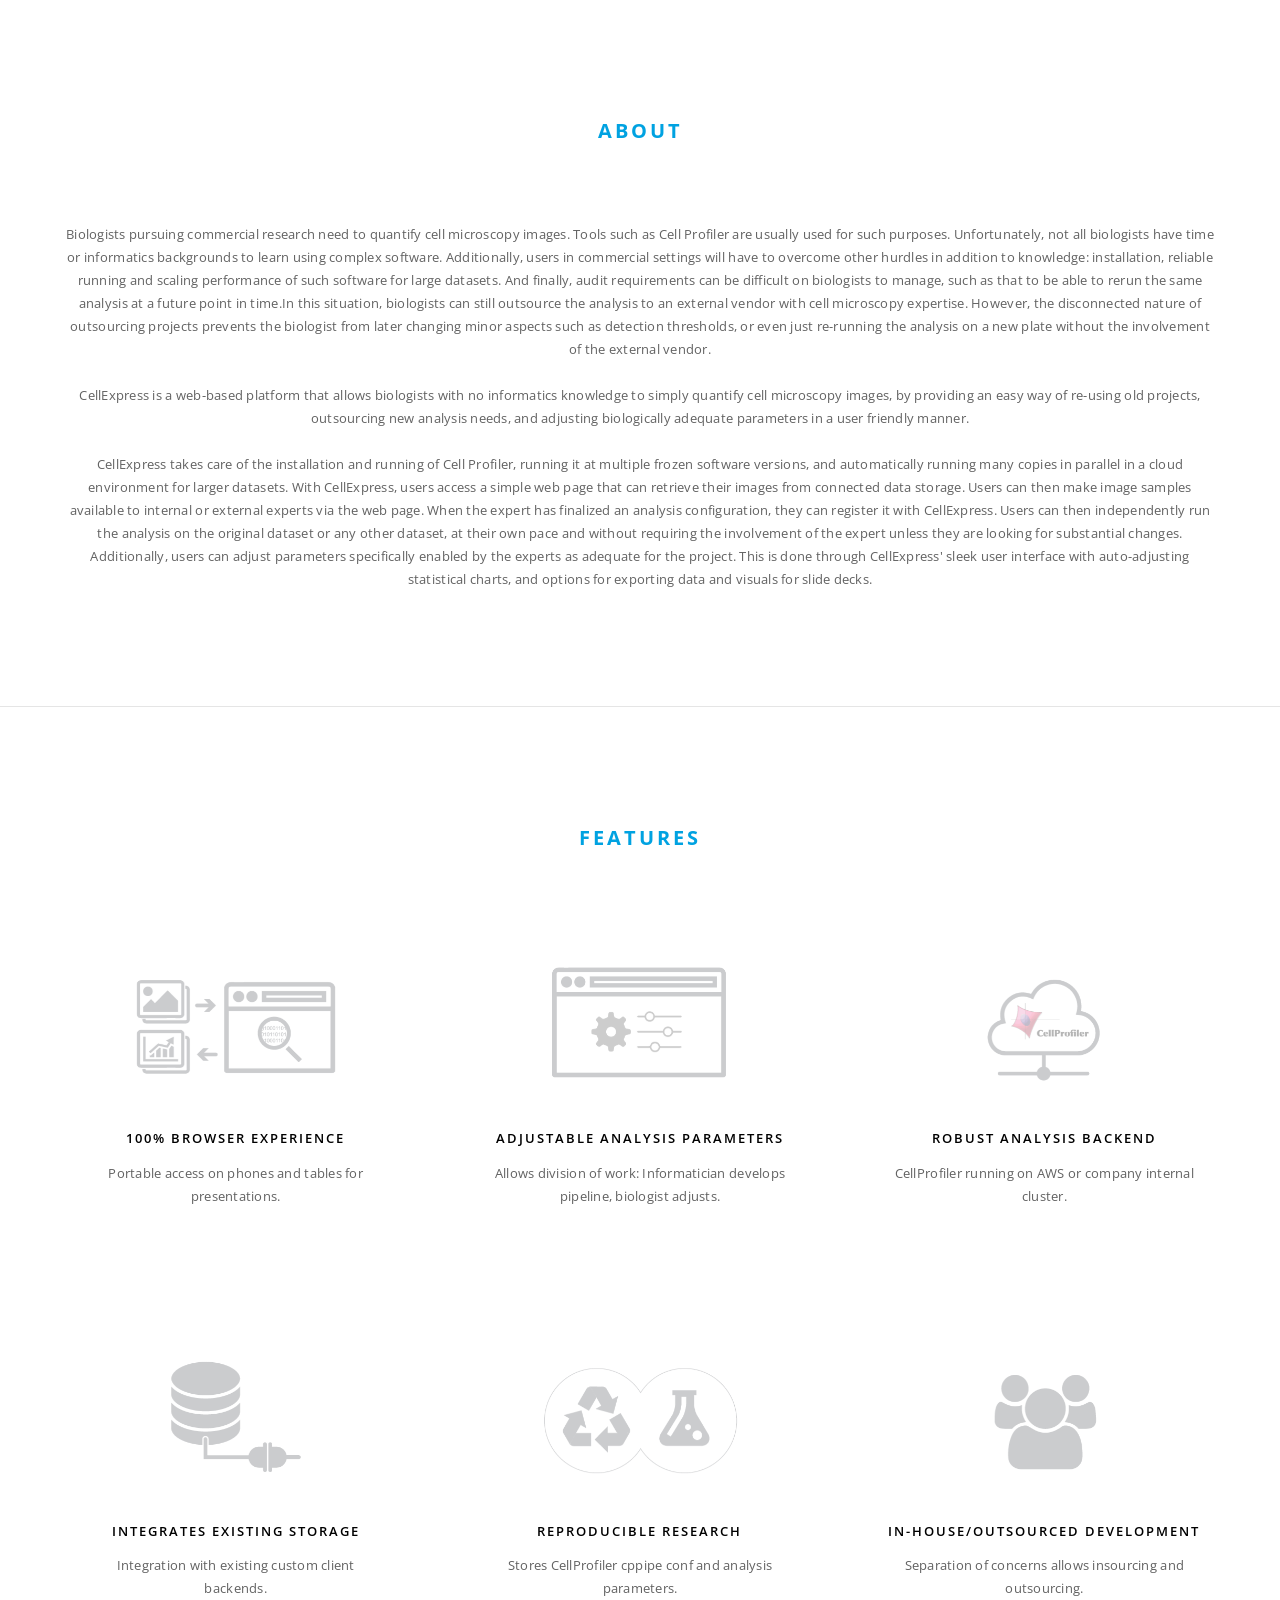
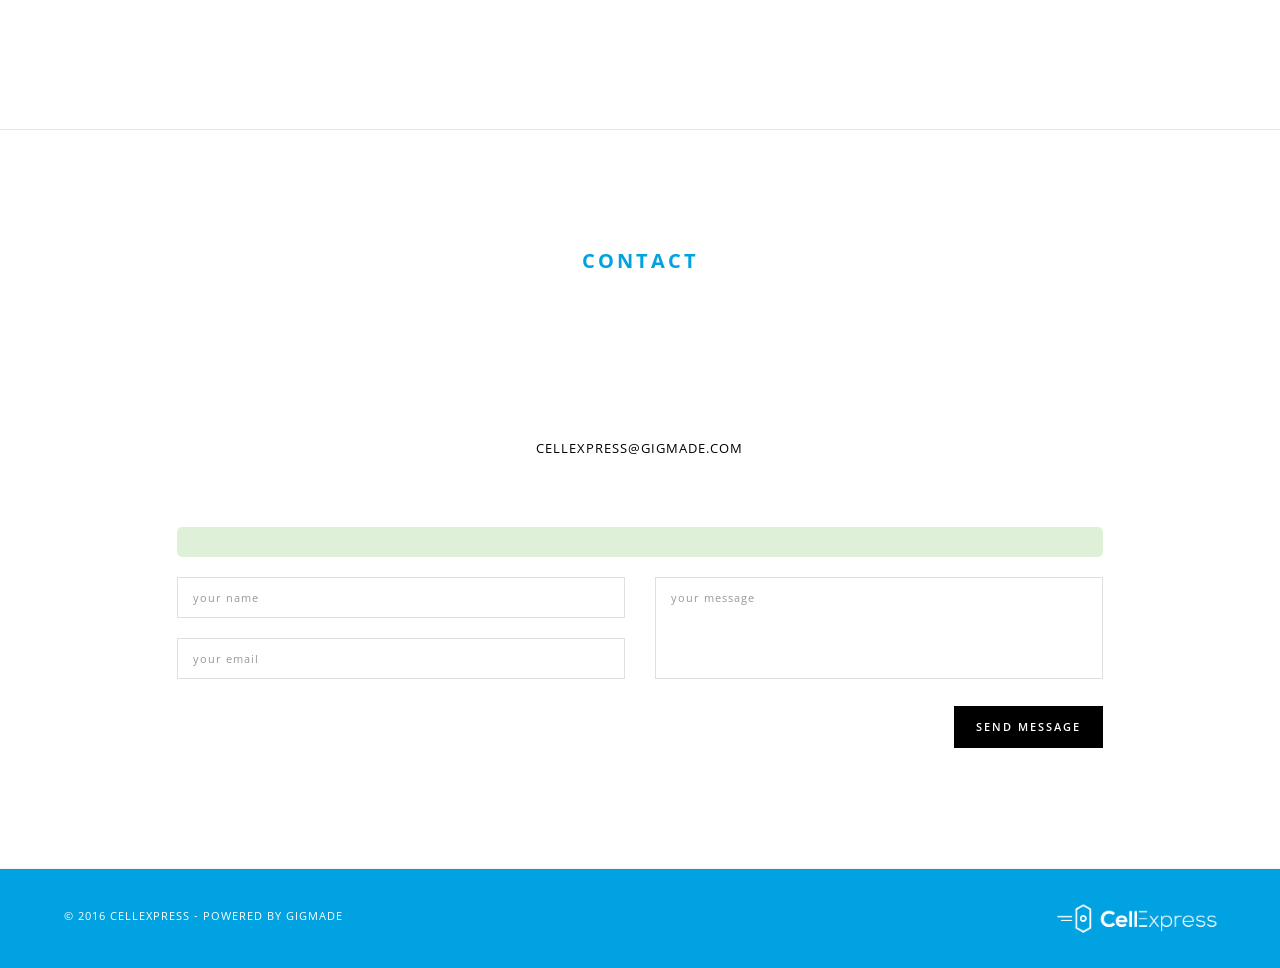
==== index.html @ e9cee060 "adjusts uppercase" ====
<!doctype html>
<html class="no-js" lang="en">
    <head>
        <title>Cell Express</title>
        <meta name="description" content="Cell Express - On-demand Web-based Cell Microscopy Image Analysis">
        <meta name="keywords" content="">
        <meta charset="utf-8">
        <meta name="author" content="ThemeZaa">
        <meta name="viewport" content="width=device-width,initial-scale=1.0,maximum-scale=1" />
        <!-- favicon -->
        <link rel="shortcut icon" href="img/favicon.png">
        <link rel="apple-touch-icon" href="images/apple-touch-icon-57x57.png">
        <link rel="apple-touch-icon" sizes="72x72" href="images/apple-touch-icon-72x72.png">
        <link rel="apple-touch-icon" sizes="114x114" href="images/apple-touch-icon-114x114.png">
        <!-- animation --> 
        <link rel="stylesheet" href="css/animate.css" />
        <!-- bootstrap --> 
        <link rel="stylesheet" href="css/bootstrap.css" />
        <!-- et line icon --> 
        <link rel="stylesheet" href="css/et-line-icons.css" />
        <!-- font-awesome icon -->
        <link rel="stylesheet" href="css/font-awesome.min.css" />
        <!-- revolution slider -->
        <link rel="stylesheet" href="css/extralayers.css" />
        <link rel="stylesheet" href="css/settings.css" />
        <!-- magnific popup -->
        <link rel="stylesheet" href="css/magnific-popup.css" />
        <!-- owl carousel -->
        <link rel="stylesheet" href="css/owl.carousel.css" />
        <link rel="stylesheet" href="css/owl.transitions.css" />
        <link rel="stylesheet" href="css/full-slider.css" />
        <!-- text animation -->
        <link rel="stylesheet" href="css/text-effect.css" />
        <!-- common -->
        <link rel="stylesheet" href="css/style.css" />
        <!-- responsive -->
        <link rel="stylesheet" href="css/responsive.css" />
        <!--[if IE]>
            <link rel="stylesheet" href="css/style-ie.css" />
        <![endif]-->
        <!--[if IE]>
            <script src="js/html5shiv.js"></script>
        <![endif]-->
    </head>
    <body>
        <!-- navigation --> 
        <nav class="navbar navbar-default navbar-fixed-top nav-transparent overlay-nav sticky-nav nav-white nav-border-bottom no-transition" role="navigation">
            <div class="container">
                <div class="row">
                    <div class="col-md-3 col-sm-3 col-xs-6"><a class="logo-light" href="index.html"><img alt="" src="img/logo-white.png" class="logo" /></a><a class="logo-dark" href="index.html"><img alt="" src="img/logo-light.png" class="logo" /></a></div>
                    <div class="navbar-header">
                        <button type="button" class="navbar-toggle" data-toggle="collapse" data-target=".navbar-collapse"> <span class="sr-only">Toggle navigation</span> <span class="icon-bar"></span> <span class="icon-bar"></span> <span class="icon-bar"></span> </button>
                    </div>
                    <div class="col-md-9 text-right">
                        <div class="navbar-collapse collapse">
                            <ul class="nav navbar-nav navbar-right">
                                <li><a href="#slider" class="inner-link">Home</a> </li>
                                <li><a href="#about" class="inner-link">About</a> </li>
                                <li><a href="#features" class="inner-link">Features</a></li>
<!--                                 <li><a href="#pricing" class="inner-link">Pricing</a></li>
                                <li><a href="#clients" class="inner-link">Clients</a></li>
                                <li><a href="#news" class="inner-link">News</a> </li> -->
                                <li><a href="#contact-us" class="inner-link">Contact</a> </li>
<!--                                 <li><a href="index.html" class="inner-link">Demos</a></li> -->
                            </ul>
                        </div>
                    </div>
                </div>
            </div>
        </nav>
        <!-- end of navigation -->
        <!-- slider section -->
        <section id="slider" class="full-screen no-padding dark-pagination-without-next-prev-arrow onepage-corporate-slider"> 
            <div id="owl-demo" class="owl-carousel owl-theme light-pagination">
                <!-- slider item -->
                <div class="item owl-bg-img"style="background-image:url(img/landing2.jpg);"><div class="slider-overlay bg-slider"></div>
                    <div class="container full-screen position-relative">
                        <div class="slider-typography">
                            <div class="slider-text-middle-main">
                                <div class="slider-text-middle">
                                    <h1 class="white-text">Work smarter</h1><!--  counting the world's cells -->
                                    <p class="text-large white-text letter-spacing-3 margin-three">On-demand Web-based Cell Microscopy Image Analysis</p>
                                    <!-- <a class="btn-small-white-background btn btn-small no-margin" href="#">start browsing</a> -->
                                </div>
                            </div>
                        </div>
                    </div>
                </div>
                <!-- end slider item -->
                <!-- slider item -->
<!--                 <div class="item owl-bg-img" style="background-image:url('http://placehold.it/1920x1100');"><div class="slider-overlay bg-slider"></div>
                    <div class="container full-screen position-relative">
                        <div class="slider-typography">
                            <div class="slider-text-middle-main">
                                <div class="slider-text-middle">
                                    <h1 class="white-text">elements</h1>
                                    <p class="text-large light-gray-text letter-spacing-3 margin-three">Create what you need for your Website</p>
                                    <a class="btn-small-white-background btn btn-small no-margin" href="#">start browsing</a>
                                </div>
                            </div>
                        </div>
                    </div>
                </div> -->
                <!-- end slider item -->
                <!-- slider item -->
<!--                 <div class="item owl-bg-img" style="background-image:url('http://placehold.it/1920x1100');"><div class="slider-overlay bg-slider"></div>
                    <div class="container full-screen position-relative">
                        <div class="slider-typography">
                            <div class="slider-text-middle-main">
                                <div class="slider-text-middle">
                                    <h1 class="white-text">shortcodes</h1>
                                    <p class="text-large light-gray-text letter-spacing-3 margin-three">Easy way to build Amazing Website</p>
                                    <a class="btn-small-white-background btn btn-small no-margin" href="#">start browsing</a>
                                </div>
                            </div>
                        </div>
                    </div>
                </div> -->
                <!-- end slider item -->
            </div>
        </section>
        <!-- end slider section -->

        <!-- about us section -->
        <section id="about" class="border-bottom no-padding-bottom">
            <div class="container">
                <div class="row">
                    <!-- section title -->
                    <div class="col-md-12 text-center ">
                        <h3 class="section-title main-font no-padding margin-one no-margin-top blue-text letter-spacing-3">About</h3>
                        <br>
                        <br>
                        <br>
                        <!-- <h1>Interface Benefits</h1> -->
                        Biologists pursuing commercial research need to quantify cell microscopy images. Tools such as Cell Profiler are usually used for such purposes. Unfortunately, not all biologists have time or informatics backgrounds to learn using complex software. Additionally, users in commercial settings will have to overcome other hurdles in addition to knowledge: installation, reliable running and scaling performance of such software for large datasets. And finally, audit requirements can be difficult on biologists to manage, such as that to be able to rerun the same analysis at a future point in time.In this situation, biologists can still outsource the analysis to an external vendor with cell microscopy expertise. However, the disconnected nature of outsourcing projects prevents the biologist from later changing minor aspects such as detection thresholds, or even just re-running the analysis on a new plate without the involvement of the external vendor. 
<br>
<br>
CellExpress is a web-based platform that allows biologists with no informatics knowledge to simply quantify cell microscopy images, by providing an easy way of re-using old projects, outsourcing new analysis needs, and adjusting biologically adequate parameters in a user friendly manner.
<br>
<br>
CellExpress takes care of the installation and running of Cell Profiler, running it at multiple frozen software versions, and  automatically running many copies in parallel in a cloud environment for larger datasets. With CellExpress, users access a simple web page that can retrieve their images from connected data storage. Users can then make image samples available to internal or external experts via the web page. When the expert has finalized an analysis configuration, they can register it with CellExpress. Users can then independently run the analysis on the original dataset or any other dataset, at their own pace and without requiring the involvement of the expert unless they are looking for substantial changes. Additionally, users can adjust parameters specifically enabled by the experts as adequate for the project. This is done through CellExpress' sleek user interface with auto-adjusting statistical charts, and options for exporting data and visuals for slide decks. 
<br>
<br>
<br>
<br>
<br>
<br>
                    </div>
                    <!-- end section title -->
                </div>
            </div>
        </section> 
        <!-- end about us section -->

         <!-- features section -->
        <section id="features" class="border-bottom no-padding-bottom">
            <div class="container">
                <div class="row">
                    <!-- section title -->
                    <div class="col-md-12 text-center ">
                        <h3 class="section-title main-font no-padding margin-one no-margin-top blue-text   letter-spacing-3">Features</h3>
                    </div>
                   

                    <div class="row margin-ten">
                        <!-- features item -->
                        <div class="col-md-4 col-sm-4 text-center xs-margin-bottom-ten">
                            <img src="img/1.png" class="myImg"></img>
                            <span class="text-uppercase letter-spacing-2 black-text font-weight-600 display-block margin-ten no-margin-bottom xs-margin-top-five">100% Browser Experience</span>
                            <p class="width-80 center-col margin-three">Portable access on phones and tables for presentations.</p>
                        </div>
                        <!-- end features item -->
                        <!-- features item -->
                        <div class="col-md-4 col-sm-4 text-center xs-margin-bottom-ten">
                            <img src="img/2.png" class="myImg"></img>
                            <span class="text-uppercase letter-spacing-2 black-text font-weight-600 display-block margin-ten no-margin-bottom xs-margin-top-five">Adjustable Analysis Parameters</span>
                            <p class="width-80 center-col margin-three">Allows division of work: Informatician develops pipeline, biologist adjusts.</p>
                        </div>
                        <!-- end features item -->
                        <!-- features item -->
                        <div class="col-md-4 col-sm-4 text-center xs-margin-bottom-ten">
                            <img src="img/3.png" class="myImg"></img>
                            <span class="text-uppercase letter-spacing-2 black-text font-weight-600 display-block margin-ten no-margin-bottom xs-margin-top-five">Robust Analysis Backend</span>
                            <p class="width-80 center-col margin-three">CellProfiler running on AWS or company internal cluster.</p>
                        </div>
                        <!-- end features item -->
                    </div>

                                        <div class="row margin-ten">
                        <!-- features item -->
                        <div class="col-md-4 col-sm-4 text-center xs-margin-bottom-ten">
                            <img src="img/4.png" class="myImg"></img>
                            <span class="text-uppercase letter-spacing-2 black-text font-weight-600 display-block margin-ten no-margin-bottom xs-margin-top-five">Integrates Existing Storage </span>
                            <p class="width-80 center-col margin-three">Integration with existing custom client backends.</p>
                        </div>
                        <!-- end features item -->
                        <!-- features item -->
                        <div class="col-md-4 col-sm-4 text-center xs-margin-bottom-ten">
                            <img src="img/5.png" class="myImg"></img>
                            <span class="text-uppercase letter-spacing-2 black-text font-weight-600 display-block margin-ten no-margin-bottom xs-margin-top-five">Reproducible Research</span>
                            <p class="width-80 center-col margin-three">Stores CellProfiler cppipe conf and analysis parameters.</p>
                        </div>
                        <!-- end features item -->
                        <!-- features item -->
                        <div class="col-md-4 col-sm-4 text-center xs-margin-bottom-ten">
                            <img src="img/6.png" class="myImg"></img>
                            <span class="text-uppercase letter-spacing-2 black-text font-weight-600 display-block margin-ten no-margin-bottom xs-margin-top-five">In-house/outsourced  Development</span>
                            <p class="width-80 center-col margin-three">Separation of concerns allows insourcing and outsourcing.</p>
                        </div>
                        <!-- end features item -->
                    </div>






                </div>
            </div>
        </section> 
        <!-- end features section -->






        <!-- contact us section -->
        <section id="contact-us">
            <div class="container">
                <div class="row">
                    <!-- section title -->
                    <div class="col-md-12 text-center ">
                        <h3 class="section-title main-font no-padding margin-one no-margin-top blue-text  letter-spacing-3">Contact</h3>
                    </div>
                    <!-- end section title -->
                </div>
                <div class="row margin-ten no-margin-bottom">
                    <div class="col-md-9 text-center center-col">
                        <div class="col-md-4 col-sm-4 text-center"></div>
                        <div class="col-md-4 col-sm-4 text-center"><i class="icon-envelope medium-icon black-text"></i><h6 class="black-text margin-two no-margin-bottom"><a class="black-text" href="mailto:cellexpress@gigmade.com">cellexpress@gigmade.com</a></h6></div>
                    </div>
                </div>
                <div class="row">
                    <!-- form -->
                    <form id="contactusform" action="javascript:void(0)" method="post">
                        <div class="col-md-10 col-sm-12 center-col">
                            <div class="row"><div class="col-md-12 col-sm-12"></div>
                            <br><br><br>
                                <div class="col-md-12 col-sm-12"><div id="success"></div></div>
                            </div>
                            <div class="col-md-6 col-sm-12">
                                <input name="name" type="text" placeholder="Your Name" />
                                <input name="email" type="text" placeholder="Your Email"  />
                            </div>
                            <div class="col-md-6 col-sm-12">
                                <textarea name="comment" placeholder="Your Message" ></textarea>
                            </div>
                            <div class="col-md-12 col-sm-12">
<!--                                 <div class="col-md-6 col-sm-6 no-padding-left"><span class="required">*Please complete all fields correctly</span></div> -->
                                <div class="col-md-3 col-sm-6 f-right no-padding-right"><input id="contact-us-button" name="send message" type="button" value="send message" class="btn btn-black no-margin-top f-right no-margin-lr"></div>
                            </div>
                        </div>
                    </form>
                    <!-- end form -->
                </div>
            </div>
        </section>
        <!-- end contact us section -->
        <!-- footer -->
        <footer>
           
            <div class="container-fluid bg-dark-gray footer-bottom">
                <div class="container">
                    <div class="row margin-three">
                        <!-- copyright -->
                        <div class="col-md-6 col-sm-6 col-xs-12 copyright text-left letter-spacing-1 xs-text-center xs-margin-bottom-one">
                            &copy; 2016 CellExpress - powered by Gigmade
                        </div>
                        <!-- end copyright -->
                        <!-- logo -->
                        <div class="col-md-6 col-sm-6 col-xs-12 footer-logo text-right xs-text-center">
                            <a href="index.html"><img src="img/logo-white.png" alt=""/></a>
                        </div>
                        <!-- end logo -->
                    </div>

                </div>
            </div>
                <!-- scroll to top --> 
                <a href="javascript:;" class="scrollToTop"><i class="fa fa-angle-up"></i></a> 
                <!-- scroll to top end... --> 
        </footer>
        <!-- end footer -->

        <!-- javascript libraries --> 
        <script type="text/javascript" src="js/jquery.min.js"></script>
        <script type="text/javascript" src="js/modernizr.js"></script>
        <script type="text/javascript" src="js/bootstrap.js"></script> 
        <script type="text/javascript" src="js/bootstrap-hover-dropdown.js"></script>
        <script type="text/javascript" src="js/jquery.easing.1.3.js"></script> 
        <script type="text/javascript" src="js/skrollr.min.js"></script>  
        <script type="text/javascript" src="js/jquery.viewport.mini.js"></script>
        <script type="text/javascript" src="js/smooth-scroll.js"></script>
        <!-- animation -->
        <script type="text/javascript" src="js/wow.min.js"></script>
        <!-- page scroll -->
        <script type="text/javascript" src="js/page-scroll.js"></script>
        <!-- easy piechart-->
        <script type="text/javascript" src="js/jquery.easypiechart.js"></script>
        <!-- parallax -->
        <script type="text/javascript" src="js/jquery.parallax-1.1.3.js"></script>
        <!--portfolio with shorting tab --> 
        <script type="text/javascript" src="js/jquery.isotope.min.js"></script> 
        <!-- owl slider  -->
        <script type="text/javascript" src="js/owl.carousel.min.js"></script>
        <!-- magnific popup  -->
        <script type="text/javascript" src="js/jquery.magnific-popup.min.js"></script>
        <script type="text/javascript" src="js/popup-gallery.js"></script>
        <!-- text effect  -->
        <script type="text/javascript" src="js/text-effect.js"></script>
        <!-- revolution slider  -->
        <script type="text/javascript" src="js/jquery.tools.min.js"></script>
        <script type="text/javascript" src="js/jquery.revolution.js"></script>
        <!-- counter  -->
        <script type="text/javascript" src="js/counter.js"></script>
        <!-- fit videos  -->
        <script type="text/javascript" src="js/jquery.fitvids.js"></script>
        <!-- imagesloaded  -->
        <script type="text/javascript" src="js/imagesloaded.pkgd.min.js"></script>
        <!-- one page navigation-->
        <script type="text/javascript" src="js/one-page-main.js"></script>
        <!-- setting --> 
        <script type="text/javascript" src="js/main.js"></script>
    </body>
</html>
---- css/extralayers.css ----
/**********************************************************
***********************************************************
***********************************************************



   SOME MORE LAYER EXAMPLES, USE ONLY WHICH YOU NEED,
   TO SAVE LOAD TIME 



***********************************************************
***********************************************************
***********************************************************/

.tp-banner-container * {transition-timing-function: none; -moz-transition-timing-function: none; -webkit-transition-timing-function: none; -o-transition-timing-function: none; transition-duration: 0s; -moz-transition-duration: 0s; -webkit-transition-duration: 0s; -o-transition-duration: 0s;}


.tp-banner-container{ width:100%; position:relative; padding:0; z-index: 0;}
.tp-banner{ width:100%;	position:relative;}
.tp-banner-fullscreen-container {width:100%; position:relative; padding:0;}
.tp-caption.medium_grey {
    position:absolute;
    color:#fff;
    text-shadow:0px 2px 5px rgba(0, 0, 0, 0.5);
    font-weight:700;
    font-size:20px;
    line-height:20px;
    font-family:Arial;
    padding:2px 4px;
    margin:0px;
    border-width:0px;
    border-style:none;
    background-color:#888;
    white-space:nowrap;
}

.tp-caption.small_text {
    position:absolute;
    color:#fff;
    text-shadow:0px 2px 5px rgba(0, 0, 0, 0.5);
    font-weight:700;
    font-size:14px;
    line-height:20px;
    font-family:Arial;
    margin:0px;
    border-width:0px;
    border-style:none;
    white-space:nowrap;
}

.tp-caption.medium_text {
    position:absolute;
    color:#fff;
    text-shadow:0px 2px 5px rgba(0, 0, 0, 0.5);
    font-weight:700;
    font-size:20px;
    line-height:20px;
    font-family:Arial;
    margin:0px;
    border-width:0px;
    border-style:none;
    white-space:nowrap;
}

.tp-caption.large_text {
    position:absolute;
    color:#fff;
    text-shadow:0px 2px 5px rgba(0, 0, 0, 0.5);
    font-weight:700;
    font-size:40px;
    line-height:40px;
    font-family:Arial;
    margin:0px;
    border-width:0px;
    border-style:none;
    white-space:nowrap;
}

.tp-caption.very_large_text {
    position:absolute;
    color:#fff;
    /*text-shadow:0px 2px 5px rgba(0, 0, 0, 0.5);*/
    font-weight:800;
    font-size:70px;
    line-height:60px;
    font-family: "Open Sans",sans-serif;
    margin:0px;
    border-width:0px;
    border-style:none;
    white-space:nowrap;
    letter-spacing:-2px;
}

.tp-caption.very_big_white {
    position:absolute;
    color:#fff;
    text-shadow:none;
    font-weight:800;
    font-size:60px;
    line-height:60px;
    font-family:Arial;
    margin:0px;
    border-width:0px;
    border-style:none;
    white-space:nowrap;
    padding:0px 4px;
    padding-top:1px;
    background-color:#000;
}

.tp-caption.very_big_black {
    position:absolute;
    color:#000;
    text-shadow:none;
    font-weight:700;
    font-size:60px;
    line-height:60px;
    font-family:Arial;
    margin:0px;
    border-width:0px;
    border-style:none;
    white-space:nowrap;
    padding:0px 4px;
    padding-top:1px;
    background-color:#fff;
}

.tp-caption.modern_medium_fat {
    position:absolute;
    color:#000;
    text-shadow:none;
    font-weight:800;
    font-size:24px;
    line-height:20px;
    font-family:"Open Sans", sans-serif;
    margin:0px;
    border-width:0px;
    border-style:none;
    white-space:nowrap;
}

.tp-caption.modern_medium_fat_white {
    position:absolute;
    color:#fff;
    text-shadow:none;
    font-weight:800;
    font-size:24px;
    line-height:20px;
    font-family:"Open Sans", sans-serif;
    margin:0px;
    border-width:0px;
    border-style:none;
    white-space:nowrap;
}

.tp-caption.modern_medium_light {
    position:absolute;
    color:#000;
    text-shadow:none;
    font-weight:300;
    font-size:24px;
    line-height:20px;
    font-family:"Open Sans", sans-serif;
    margin:0px;
    border-width:0px;
    border-style:none;
    white-space:nowrap;
}

.tp-caption.modern_big_bluebg {
    position:absolute;
    color:#fff;
    text-shadow:none;
    font-weight:800;
    font-size:30px;
    line-height:36px;
    font-family:"Open Sans", sans-serif;
    padding:3px 10px;
    margin:0px;
    border-width:0px;
    border-style:none;
    background-color:#4e5b6c;
    letter-spacing:0;
}

.tp-caption.modern_big_redbg {
    position:absolute;
    color:#fff;
    text-shadow:none;
    font-weight:300;
    font-size:30px;
    line-height:36px;
    font-family:"Open Sans", sans-serif;
    padding:3px 10px;
    padding-top:1px;
    margin:0px;
    border-width:0px;
    border-style:none;
    background-color:#de543e;
    letter-spacing:0;
}

.tp-caption.modern_small_text_dark {
    position:absolute;
    color:#555;
    text-shadow:none;
    font-size:14px;
    line-height:22px;
    font-family:Arial;
    margin:0px;
    border-width:0px;
    border-style:none;
    white-space:nowrap;
}

.tp-caption.boxshadow {
    -moz-box-shadow:0px 0px 20px rgba(0, 0, 0, 0.5);
    -webkit-box-shadow:0px 0px 20px rgba(0, 0, 0, 0.5);
    box-shadow:0px 0px 20px rgba(0, 0, 0, 0.5);
}

.tp-caption.black {
    color:#000;
    text-shadow:none;
}

.tp-caption.noshadow {
    text-shadow:none;
}

.tp-caption.thinheadline_dark {
    position:absolute;
    color:rgba(0,0,0,0.85);
    text-shadow:none;
    font-weight:300;
    font-size:30px;
    line-height:30px;
    font-family:"Open Sans";
    background-color:transparent;
}

.tp-caption.thintext_dark {
    position:absolute;
    color:rgba(0,0,0,0.85);
    text-shadow:none;
    font-weight:300;
    font-size:16px;
    line-height:26px;
    font-family:"Open Sans";
    background-color:transparent;
}

.tp-caption.largeblackbg {
    position:absolute;
    color:#fff;
    text-shadow:none;
    font-weight:300;
    font-size:50px;
    line-height:70px;
    font-family:"Open Sans";
    background-color:#000;
    padding:0px 20px;
    -webkit-border-radius:0px;
    -moz-border-radius:0px;
    border-radius:0px;
}

.tp-caption.largepinkbg {
    position:absolute;
    color:#fff;
    text-shadow:none;
    font-weight:300;
    font-size:50px;
    line-height:70px;
    font-family:"Open Sans";
    background-color:#db4360;
    padding:0px 20px;
    -webkit-border-radius:0px;
    -moz-border-radius:0px;
    border-radius:0px;
}

.tp-caption.largewhitebg {
    position:absolute;
    color:#000;
    text-shadow:none;
    font-weight:300;
    font-size:50px;
    line-height:70px;
    font-family:"Open Sans";
    background-color:#fff;
    padding:0px 20px;
    -webkit-border-radius:0px;
    -moz-border-radius:0px;
    border-radius:0px;
}

.tp-caption.largegreenbg {
    position:absolute;
    color:#fff;
    text-shadow:none;
    font-weight:300;
    font-size:50px;
    line-height:70px;
    font-family:"Open Sans";
    background-color:#67ae73;
    padding:0px 20px;
    -webkit-border-radius:0px;
    -moz-border-radius:0px;
    border-radius:0px;
}

.tp-caption.excerpt {
    font-size:36px;
    line-height:36px;
    font-weight:700;
    font-family:Arial;
    color:#ffffff;
    text-decoration:none;
    background-color:rgba(0, 0, 0, 1);
    text-shadow:none;
    margin:0px;
    letter-spacing:-1.5px;
    padding:1px 4px 0px 4px;
    width:150px;
    white-space:normal !important;
    height:auto;
    border-width:0px;
    border-color:rgb(255, 255, 255);
    border-style:none;
}

.tp-caption.large_bold_grey {
    font-size:60px;
    line-height:60px;
    font-weight:800;
    font-family:"Open Sans";
    color:rgb(102, 102, 102);
    text-decoration:none;
    background-color:transparent;
    text-shadow:none;
    margin:0px;
    padding:1px 4px 0px;
    border-width:0px;
    border-color:rgb(255, 214, 88);
    border-style:none;
}

.tp-caption.medium_thin_grey {
    font-size:34px;
    line-height:30px;
    font-weight:300;
    font-family:"Open Sans";
    color:rgb(102, 102, 102);
    text-decoration:none;
    background-color:transparent;
    padding:1px 4px 0px;
    text-shadow:none;
    margin:0px;
    border-width:0px;
    border-color:rgb(255, 214, 88);
    border-style:none;
}

.tp-caption.small_thin_grey {
    font-size:18px;
    line-height:26px;
    font-weight:300;
    font-family:"Open Sans";
    color:rgb(117, 117, 117);
    text-decoration:none;
    background-color:transparent;
    padding:1px 4px 0px;
    text-shadow:none;
    margin:0px;
    border-width:0px;
    border-color:rgb(255, 214, 88);
    border-style:none;
}

.tp-caption.lightgrey_divider {
    text-decoration:none;
    background-color:rgba(235, 235, 235, 1);
    width:370px;
    height:3px;
    background-position:initial initial;
    background-repeat:initial initial;
    border-width:0px;
    border-color:rgb(34, 34, 34);
    border-style:none;
}

.tp-caption.large_bold_darkblue {
    font-size:58px;
    line-height:60px;
    font-weight:800;
    font-family:"Open Sans";
    color:rgb(52, 73, 94);
    text-decoration:none;
    background-color:transparent;
    border-width:0px;
    border-color:rgb(255, 214, 88);
    border-style:none;
}

.tp-caption.medium_bg_darkblue {
    font-size:20px;
    line-height:20px;
    font-weight:800;
    font-family:"Open Sans";
    color:rgb(255, 255, 255);
    text-decoration:none;
    background-color:rgb(52, 73, 94);
    padding:10px;
    border-width:0px;
    border-color:rgb(255, 214, 88);
    border-style:none;
}

.tp-caption.medium_bold_red {
    font-size:24px;
    line-height:30px;
    font-weight:800;
    font-family:"Open Sans";
    color:rgb(227, 58, 12);
    text-decoration:none;
    background-color:transparent;
    padding:0px;
    border-width:0px;
    border-color:rgb(255, 214, 88);
    border-style:none;
}

.tp-caption.medium_light_red {
    font-size:21px;
    line-height:26px;
    font-weight:300;
    font-family:"Open Sans";
    color:rgb(227, 58, 12);
    text-decoration:none;
    background-color:transparent;
    padding:0px;
    border-width:0px;
    border-color:rgb(255, 214, 88);
    border-style:none;
}

.tp-caption.medium_bg_red {
    font-size:20px;
    line-height:20px;
    font-weight:800;
    font-family:"Open Sans";
    color:rgb(255, 255, 255);
    text-decoration:none;
    background-color:rgb(227, 58, 12);
    padding:10px;
    border-width:0px;
    border-color:rgb(255, 214, 88);
    border-style:none;
}

.tp-caption.medium_bold_orange {
    font-size:24px;
    line-height:30px;
    font-weight:800;
    font-family:"Open Sans";
    color:rgb(243, 156, 18);
    text-decoration:none;
    background-color:transparent;
    border-width:0px;
    border-color:rgb(255, 214, 88);
    border-style:none;
}

.tp-caption.medium_bg_orange {
    font-size:20px;
    line-height:20px;
    font-weight:800;
    font-family:"Open Sans";
    color:rgb(255, 255, 255);
    text-decoration:none;
    background-color:rgb(243, 156, 18);
    padding:10px;
    border-width:0px;
    border-color:rgb(255, 214, 88);
    border-style:none;
}

.tp-caption.grassfloor {
    text-decoration:none;
    background-color:rgba(160, 179, 151, 1);
    width:4000px;
    height:150px;
    border-width:0px;
    border-color:rgb(34, 34, 34);
    border-style:none;
}

.tp-caption.large_bold_white {
    font-size:58px;
    line-height:60px;
    font-weight:800;
    font-family:"Open Sans";
    color:rgb(255, 255, 255);
    text-decoration:none;
    background-color:transparent;
    border-width:0px;
    border-color:rgb(255, 214, 88);
    border-style:none;
}

.tp-caption.medium_light_white {
    font-size:30px;
    line-height:36px;
    font-weight:300;
    font-family:"Open Sans";
    color:rgb(255, 255, 255);
    text-decoration:none;
    background-color:transparent;
    padding:0px;
    border-width:0px;
    border-color:rgb(255, 214, 88);
    border-style:none;
}
.tp-caption.medium_light_white-38 {
    font-size:38px;
    line-height:36px;
    font-weight:300;
    font-family:"Open Sans";
    color:#ffffff;
    text-decoration:none;
    background-color:transparent;
    padding:0px;
    border-width:0px;
    border-color:rgb(255, 214, 88);
    border-style:none;
}

.tp-caption.mediumlarge_light_white {
    font-size:34px;
    line-height:40px;
    font-weight:300;
    font-family:"Open Sans";
    color:rgb(255, 255, 255);
    text-decoration:none;
    background-color:transparent;
    padding:0px;
    border-width:0px;
    border-color:rgb(255, 214, 88);
    border-style:none;
}

.tp-caption.mediumlarge_light_white_center {
    font-size:34px;
    line-height:40px;
    font-weight:300;
    font-family:"Open Sans";
    color:#ffffff;
    text-decoration:none;
    background-color:transparent;
    padding:0px 0px 0px 0px;
    text-align:center;
    border-width:0px;
    border-color:rgb(255, 214, 88);
    border-style:none;
}

.tp-caption.medium_bg_asbestos {
    font-size:20px;
    line-height:20px;
    font-weight:800;
    font-family:"Open Sans";
    color:rgb(255, 255, 255);
    text-decoration:none;
    background-color:rgb(127, 140, 141);
    padding:10px;
    border-width:0px;
    border-color:rgb(255, 214, 88);
    border-style:none;
}

.tp-caption.medium_light_black {
    font-size:30px;
    line-height:36px;
    font-weight:300;
    font-family:"Open Sans";
    color:rgb(0, 0, 0);
    text-decoration:none;
    background-color:transparent;
    padding:0px;
    border-width:0px;
    border-color:rgb(255, 214, 88);
    border-style:none;
}

.tp-caption.large_bold_black {
    font-size:58px;
    line-height:60px;
    font-weight:800;
    font-family:"Open Sans";
    color:rgb(0, 0, 0);
    text-decoration:none;
    background-color:transparent;
    border-width:0px;
    border-color:rgb(255, 214, 88);
    border-style:none;
}

.tp-caption.mediumlarge_light_darkblue {
    font-size:34px;
    line-height:40px;
    font-weight:300;
    font-family:"Open Sans";
    color:rgb(52, 73, 94);
    text-decoration:none;
    background-color:transparent;
    padding:0px;
    border-width:0px;
    border-color:rgb(255, 214, 88);
    border-style:none;
}

.tp-caption.small_light_white {
    font-size:17px;
    line-height:28px;
    font-weight:300;
    font-family:"Open Sans";
    color:rgb(255, 255, 255);
    text-decoration:none;
    background-color:transparent;
    padding:0px;
    border-width:0px;
    border-color:rgb(255, 214, 88);
    border-style:none;
}

.tp-caption.roundedimage {
    border-width:0px;
    border-color:rgb(34, 34, 34);
    border-style:none;
}

.tp-caption.large_bg_black {
    font-size:40px;
    line-height:40px;
    font-weight:800;
    font-family:"Open Sans";
    color:rgb(255, 255, 255);
    text-decoration:none;
    background-color:rgb(0, 0, 0);
    padding:10px 20px 15px;
    border-width:0px;
    border-color:rgb(255, 214, 88);
    border-style:none;
}

.tp-caption.mediumwhitebg {
    font-size:30px;
    line-height:30px;
    font-weight:300;
    font-family:"Open Sans";
    color:rgb(0, 0, 0);
    text-decoration:none;
    background-color:rgb(255, 255, 255);
    padding:5px 15px 10px;
    text-shadow:none;
    border-width:0px;
    border-color:rgb(0, 0, 0);
    border-style:none;
}

.tp-caption.large_bold_white_25 {
    font-size:55px;
    line-height:65px;
    font-weight:700;
    font-family:"Open Sans";
    color:#fff;
    text-decoration:none;
    background-color:transparent;
    text-align:center;
    text-shadow:#000 0px 5px 10px;
    border-width:0px;
    border-color:rgb(255, 255, 255);
    border-style:none;
}

.tp-caption.medium_text_shadow {
    font-size:25px;
    line-height:25px;
    font-weight:600;
    font-family:"Open Sans";
    color:#fff;
    text-decoration:none;
    background-color:transparent;
    text-align:center;
    text-shadow:#000 0px 5px 10px;
    border-width:0px;
    border-color:rgb(255, 255, 255);
    border-style:none;
}

.tp-caption.black_heavy_60 {
    font-size:60px;
    line-height:60px;
    font-weight:900;
    font-family: Raleway;
    color:rgb(0, 0, 0);
    text-decoration:none;
    background-color:transparent;
    text-shadow:none;
    border-width:0px;
    border-color:rgb(0, 0, 0);
    border-style:none;
}

.tp-caption.white_heavy_40 {
    font-size:40px;
    line-height:40px;
    font-weight:900;
    font-family:Raleway;
    color:rgb(255, 255, 255);
    text-decoration:none;
    background-color:transparent;
    text-shadow:none;
    border-width:0px;
    border-color:rgb(0, 0, 0);
    border-style:none;
}

.tp-caption.grey_heavy_72 {
    font-size:72px;
    line-height:72px;
    font-weight:900;
    font-family:Raleway;
    color:rgb(213, 210, 210);
    text-decoration:none;
    background-color:transparent;
    text-shadow:none;
    border-width:0px;
    border-color:rgb(0, 0, 0);
    border-style:none;
}

.tp-caption.grey_regular_18 {
    font-size:18px;
    line-height:26px;
    font-family:"Open Sans";
    color:rgb(119, 119, 119);
    text-decoration:none;
    background-color:transparent;
    text-shadow:none;
    border-width:0px;
    border-color:rgb(0, 0, 0);
    border-style:none;
}

.tp-caption.black_thin_34 {
    font-size:35px;
    line-height:35px;
    font-weight:100;
    font-family:Raleway;
    color:rgb(0, 0, 0);
    text-decoration:none;
    background-color:transparent;
    text-shadow:none;
    border-width:0px;
    border-color:rgb(0, 0, 0);
    border-style:none;
}

.tp-caption.arrowicon {
    line-height:1px;
    border-width:0px;
    border-color:rgb(34, 34, 34);
    border-style:none;
}

.tp-caption.light_heavy_60 {
    font-size:60px;
    line-height:60px;
    font-weight:900;
    font-family:Raleway;
    color:rgb(255, 255, 255);
    text-decoration:none;
    background-color:transparent;
    text-shadow:none;
    border-width:0px;
    border-color:rgb(0, 0, 0);
    border-style:none;
}

.tp-caption.black_bold_40 {
    font-size:40px;
    line-height:40px;
    font-weight:800;
    font-family:Raleway;
    color:rgb(0, 0, 0);
    text-decoration:none;
    background-color:transparent;
    text-shadow:none;
    border-width:0px;
    border-color:rgb(0, 0, 0);
    border-style:none;
}
.tp-caption.black_bold_32 {
    font-size:34px;
    line-height:34px;
    font-weight:600;
    font-family: "Open Sans",sans-serif;
    text-transform: uppercase;
    color:rgb(0, 0, 0);
    text-decoration:none;
    background-color:transparent;
    text-shadow:none;
    border-width:0px;
    border-color:rgb(0, 0, 0);
    border-style:none;
    letter-spacing: 6px;
}

.tp-caption.light_heavy_70 {
    font-size:70px;
    line-height:70px;
    font-weight:900;
    font-family:Raleway;
    color:rgb(255, 255, 255);
    text-decoration:none;
    background-color:transparent;
    text-shadow:none;
    border-width:0px;
    border-color:rgb(0, 0, 0);
    border-style:none;
}

.tp-caption.black_heavy_70 {
    font-size:70px;
    line-height:70px;
    font-weight:900;
    font-family:Raleway;
    color:rgb(0, 0, 0);
    text-decoration:none;
    background-color:transparent;
    text-shadow:none;
    border-width:0px;
    border-color:rgb(0, 0, 0);
    border-style:none;
}

.tp-caption.black_bold_bg_20 {
    font-size:20px;
    line-height:20px;
    font-weight:900;
    font-family:Raleway;
    color:rgb(255, 255, 255);
    text-decoration:none;
    background-color:rgb(0, 0, 0);
    padding:5px 8px;
    text-shadow:none;
    border-width:0px;
    border-color:rgb(0, 0, 0);
    border-style:none;
}

.tp-caption.greenbox30 {
    line-height:30px;
    text-decoration:none;
    background-color:rgb(134, 181, 103);
    padding:0px 14px;
    border-width:0px;
    border-color:rgb(34, 34, 34);
    border-style:none;
}

.tp-caption.blue_heavy_60 {
    font-size:60px;
    line-height:60px;
    font-weight:900;
    font-family:Raleway;
    color:rgb(255, 255, 255);
    text-decoration:none;
    background-color:rgb(49, 165, 203);
    padding:3px 10px;
    text-shadow:none;
    border-width:0px;
    border-color:rgb(0, 0, 0);
    border-style:none;
}

.tp-caption.green_bold_bg_20 {
    font-size:20px;
    line-height:20px;
    font-weight:900;
    font-family:Raleway;
    color:rgb(255, 255, 255);
    text-decoration:none;
    background-color:rgb(134, 181, 103);
    padding:5px 8px;
    text-shadow:none;
    border-width:0px;
    border-color:rgb(0, 0, 0);
    border-style:none;
}

.tp-caption.whitecircle_600px {
    line-height:1px;
    width:800px;
    height:800px;
    text-decoration:none;
    background:linear-gradient(to bottom,  rgba(238,238,238,1) 0%,rgba(255,255,255,1) 100%);
    filter:progid;
    background-color:transparent;
    border-radius:400px 400px 400px 400px;
    border-width:0px;
    border-color:rgb(34, 34, 34);
    border-style:none;
}

.tp-caption.fullrounded {
    border-radius:400px 400px 400px 400px;
    border-width:0px;
    border-color:rgb(34, 34, 34);
    border-style:none;
}

.tp-caption.light_heavy_40 {
    font-size:40px;
    line-height:40px;
    font-weight:900;
    font-family:Raleway;
    color:rgb(255, 255, 255);
    text-decoration:none;
    background-color:transparent;
    text-shadow:none;
    border-width:0px;
    border-color:rgb(0, 0, 0);
    border-style:none;
}

.tp-caption.white_thin_34 {
    font-size:35px;
    line-height:35px;
    font-weight:200;
    font-family:Raleway;
    color:rgb(255, 255, 255);
    text-decoration:none;
    background-color:transparent;
    text-shadow:none;
    border-width:0px;
    border-color:rgb(0, 0, 0);
    border-style:none;
}

.tp-caption.fullbg_gradient {
    width:100%;
    height:100%;
    text-decoration:none;
    background-color:#490202;
    border-width:0px;
    border-color:rgb(0, 0, 0);
    border-style:none;
}


.tp-caption.light_medium_30 {
    font-size:30px;
    line-height:30px;
    font-weight:100;
    font-family: "Oswald",sans-serif;
    color:#ffffff;
    text-decoration:none;
    background-color:transparent;
    border-width:0px;
    border-color:rgb(0, 0, 0);
    border-style:none;
    letter-spacing: 6px;
}

.tp-caption.red_bold_bg_20 {
    font-size:20px;
    line-height:20px;
    font-weight:900;
    font-family:Raleway;
    color:rgb(255, 255, 255);
    text-decoration:none;
    background-color:rgb(224, 51, 0);
    padding:5px 8px;
    text-shadow:none;
    border-width:0px;
    border-color:rgb(0, 0, 0);
    border-style:none;
}
.tp-caption.orange_bold_bg_20 {
    text-decoration:none;
    background-color:rgb(236, 131, 0);
    padding:2px 8px;
    text-shadow:none;
    border-width:0px;
    border-color:rgb(0, 0, 0);
    border-style:none;
}

.tp-caption.blue_bold_bg_20 {
    font-size:20px;
    line-height:20px;
    font-weight:900;
    font-family:Raleway;
    color:rgb(255, 255, 255);
    text-decoration:none;
    background-color:rgb(53, 152, 220);
    padding:5px 8px;
    text-shadow:none;
    border-width:0px;
    border-color:rgb(0, 0, 0);
    border-style:none;
}

.tp-caption.white_bold_bg_20 {
    font-size:20px;
    line-height:20px;
    font-weight:900;
    font-family:Raleway;
    color:rgb(0, 0, 0);
    text-decoration:none;
    background-color:rgb(255, 255, 255);
    padding:5px 8px;
    text-shadow:none;
    border-width:0px;
    border-color:rgb(0, 0, 0);
    border-style:none;
}

.tp-caption.white_heavy_70 {
    font-size:70px;
    line-height:70px;
    font-weight:900;
    font-family:Raleway;
    color:rgb(255, 255, 255);
    text-decoration:none;
    background-color:transparent;
    text-shadow:none;
    border-width:0px;
    border-color:rgb(0, 0, 0);
    border-style:none;
}

.tp-caption.light_medium_30_shadowed {
    font-size: 16px;
    font-weight: 100;
    letter-spacing: 8px;
    line-height: 80px;
    text-transform: uppercase;
    color:#ffffff;
    text-decoration:none;
    background-color:transparent;
    border-width:0px;
    border-color:rgb(0, 0, 0);
    border-style:none;
}
.tp-caption.light_medium_30_shadowed-black {
    color:#000000 !important;
}

.tp-caption.light_medium_28_shadowed {
    font-family: "Oswald",sans-serif;
    font-size: 28px;
    font-weight: 400;
    line-height: 50px;
    text-transform: uppercase;
    color:#ffffff;
    text-decoration:none;
    background-color:transparent;
    border-width:0px;
    border-color:rgb(0, 0, 0);
    border-style:none;
    letter-spacing: 4px;
}
.tp-caption.light_medium_40_shadowed {
    font-family: "Oswald",sans-serif;
    font-size: 40px;
    font-weight: 400;
    line-height: 50px;
    text-transform: uppercase;
    color:#ffffff;
    text-decoration:none;
    background-color:transparent;
    border-width:0px;
    border-color:rgb(0, 0, 0);
    border-style:none;
    letter-spacing: 4px;
}

.tp-caption.light_small_70_shadowed {
    font-family: "Open Sans",sans-serif;
    font-size: 28px;
    font-weight: 600;
    letter-spacing: 7px;
    text-transform: uppercase;
    color:#ffffff;
    text-decoration:none;
    background-color:transparent;
    border-width:0px;
    border-color:rgb(0, 0, 0);
    border-style:none;
}
.tp-caption.light_heavy_70_shadowed {
    font-family: "Open Sans",sans-serif;
    font-size: 35px;
    font-weight: 600;
    letter-spacing: 7px;
    text-transform: uppercase;
    color:#ffffff;
    text-decoration:none;
    background-color:transparent;
    border-width:0px;
    border-color:rgb(0, 0, 0);
    border-style:none;
}

.tp-caption.blackboxed_heavy {
    font-size:70px;
    line-height:70px;
    font-weight:800;
    font-family:"Open Sans";
    color:rgb(255, 255, 255);
    text-decoration:none;
    background-color:rgb(0, 0, 0);
    padding:5px 20px;
    text-shadow:rgba(0, 0, 0, 0.14902) 0px 0px 7px;
    border-width:0px;
    border-color:rgb(0, 0, 0);
    border-style:none;
}

.tp-caption.bignumbers_white {
    color:#ffffff;
    background-color:rgba(0, 0, 0, 0);
    font-size:84px;
    line-height:84px;
    font-weight:800;
    font-family:Raleway;
    text-decoration:none;
    padding:0px 0px 0px 0px;
    text-shadow:rgba(0, 0, 0, 0.247059) 0px 0px 7px;
    border-width:0px;
    border-color:rgb(255, 255, 255);
    border-style:none solid none none;
}

.tp-caption.whiteline_long {
    line-height:1px;
    min-width:660px;
    background-color:transparent;
    text-decoration:none;
    border-width:2px 0px 0px 0px;
    border-color:rgb(255, 255, 255) rgb(34, 34, 34) rgb(34, 34, 34) rgb(34, 34, 34);
    border-style:solid none none none;
}

.tp-caption.light_medium_20_shadowed {
    font-size:20px;
    line-height:30px;
    font-weight:700;
    font-family:Raleway;
    color:#ffffff;
    text-decoration:none;
    background-color:transparent;
    text-shadow:0px 0px 7px rgba(0, 0, 0, 0.25);
    border-width:0px;
    border-color:rgb(0, 0, 0);
    border-style:none;
}

.tp-caption.fullgradient_overlay {
    background:linear-gradient(to bottom,  rgba(0,0,0,0) 0%,rgba(0,0,0,0.5) 100%);
    filter:progid;
    width:100%;
    height:100%;
    border-width:0px;
    border-color:rgb(34, 34, 34);
    border-style:none;
}

.tp-caption.light_medium_20 {
    font-size:20px;
    line-height:30px;
    font-weight:700;
    font-family: "Oswald",sans-serif;
    color:#ffffff;
    text-decoration:none;
    background-color:transparent;
    border-width:0px;
    border-color:rgb(0, 0, 0);
    border-style:none;
}


.tp-caption.reddishbg_heavy_70 {
    font-size:70px;
    line-height:70px;
    font-weight:900;
    font-family:Raleway;
    color:rgb(255, 255, 255);
    text-decoration:none;
    background-color:rgba(100, 1, 24, 0.8);
    padding:50px;
    text-shadow:none;
    border-width:0px;
    border-color:rgb(0, 0, 0);
    border-style:none;
}

.tp-caption.borderbox_725x130 {
    min-width:725px;
    min-height:130px;
    background-color:transparent;
    text-decoration:none;
    border-width:2px;
    border-color:rgb(255, 255, 255);
    border-style:solid;
}

.tp-caption.light_heavy_34 {
    font-size:34px;
    line-height:34px;
    font-weight:900;
    font-family:Raleway;
    color:rgb(255, 255, 255);
    text-decoration:none;
    background-color:transparent;
    text-shadow:none;
    border-width:0px;
    border-color:rgb(0, 0, 0);
    border-style:none;
}

.tp-caption.black_thin_30 {
    font-size:30px;
    line-height:30px;
    font-weight:100;
    font-family:Raleway;
    color:rgb(0, 0, 0);
    text-decoration:none;
    background-color:transparent;
    text-shadow:none;
    border-width:0px;
    border-color:rgb(0, 0, 0);
    border-style:none;
}

.tp-caption.black_thin_whitebg_30 {
    font-size:30px;
    line-height:30px;
    font-weight:300;
    font-family:Raleway;
    color:rgb(0, 0, 0);
    text-decoration:none;
    background-color:rgb(255, 255, 255);
    padding:5px 10px;
    text-shadow:none;
    border-width:0px;
    border-color:rgb(0, 0, 0);
    border-style:none;
}

.tp-caption.white_heavy_60 {
    font-size:60px;
    line-height:60px;
    font-weight:900;
    font-family:Raleway;
    color:rgb(255, 255, 255);
    text-decoration:none;
    background-color:transparent;
    text-shadow:none;
    border-width:0px;
    border-color:rgb(0, 0, 0);
    border-style:none;
}

.tp-caption.black_thin_blackbg_30 {
    font-size:30px;
    line-height:30px;
    font-weight:300;
    font-family:Raleway;
    color:rgb(255, 255, 255);
    text-decoration:none;
    background-color:rgb(0, 0, 0);
    padding:5px 10px;
    text-shadow:none;
    border-width:0px;
    border-color:rgb(0, 0, 0);
    border-style:none;
}

.tp-caption.light_thin_60 {
    font-size:60px;
    line-height:60px;
    font-weight:100;
    font-family:Raleway;
    color:rgb(255, 255, 255);
    text-decoration:none;
    background-color:transparent;
    text-shadow:none;
    border-width:0px;
    border-color:rgb(0, 0, 0);
    border-style:none;
}

.tp-caption.greenbgfull {
    background-color:#85b85f;
    width:100%;
    height:100%;
    border-width:0px;
    border-color:rgb(34, 34, 34);
    border-style:none;
}

.tp-caption.bluebgfull {
    text-decoration:none;
    width:100%;
    height:100%;
    background-color:rgb(61, 164, 207);
    border-width:0px;
    border-color:rgb(34, 34, 34);
    border-style:none;
}

.tp-caption.blackbgfull {
    text-decoration:none;
    width:100%;
    height:100%;
    background-color:rgba(0, 0, 0, 0.247059);
    border-width:0px;
    border-color:rgb(34, 34, 34);
    border-style:none;
}

.tp-caption.wave_repeat1 {
    width:100%;
    height:600px;
    background-repeat:repeat-x;
    background-color:transparent;
    text-decoration:none;
    border-width:0px;
    border-color:rgb(34, 34, 34);
    border-style:none;
}

.tp-caption.wavebg2 {
    width:200%;
    height:300px;
    text-decoration:none;
    border-width:0px;
    border-color:rgb(34, 34, 34);
    border-style:none;
}

.tp-caption.wavebg1 {
    width:200%;
    height:300px;
    text-decoration:none;
    border-width:0px;
    border-color:rgb(34, 34, 34);
    border-style:none;
}

.tp-caption.wavebg3 {
    width:200%;
    height:300px;
    text-decoration:none;
    border-width:0px;
    border-color:rgb(34, 34, 34);
    border-style:none;
}

.tp-caption.wavebg4 {
    width:200%;
    height:300px;
    text-decoration:none;
    border-width:0px;
    border-color:rgb(34, 34, 34);
    border-style:none;
}

.tp-caption.greenishbg_heavy_70 {
    font-size:70px;
    line-height:70px;
    font-weight:900;
    font-family:Raleway;
    color:rgb(255, 255, 255);
    text-decoration:none;
    padding:50px;
    text-shadow:none;
    background-color:rgba(40, 67, 62, 0.8);
    border-width:0px;
    border-color:rgb(0, 0, 0);
    border-style:none;
}

.tp-caption.wavebg5 {
    width:200%;
    height:300px;
    text-decoration:none;
    border-width:0px;
    border-color:rgb(34, 34, 34);
    border-style:none;
}

.tp-caption.deepblue_sea {
    width:100%;
    height:1000px;
    background-color:rgba(30, 46, 59, 1);
    text-decoration:none;
    border-width:0px;
    border-color:rgb(34, 34, 34);
    border-style:none;
}


.tp-caption a {
    color:#ff7302;
    text-shadow:none;
    -webkit-transition:all 0.2s ease-out;
    -moz-transition:all 0.2s ease-out;
    -o-transition:all 0.2s ease-out;
    -ms-transition:all 0.2s ease-out;
}

.tp-caption a:hover {
    color:#ffa902;
}

.largeredbtn {  
    font-weight: 400;
    font-size: 11px;
    letter-spacing: 3px;
    color: #fff !important;
    text-decoration: none;
    padding: 6px 25px;
    background:transparent;
    border: 2px solid #fff;
    text-transform: uppercase;
    display: inline-block;

}
.largeredbtn-black .largeredbtn {  
    font-weight: 400;
    font-size: 11px;
    letter-spacing: 3px;
    color: #000 !important;
    text-decoration: none;
    padding: 6px 25px;
    background:transparent;
    border: 2px solid #000;
    text-transform: uppercase;
    display: inline-block;

}

.largeredbtn:hover {
    background:#ffffff;
    color: #000000 !important;
     
}

.fullrounded img {
    -webkit-border-radius: 400px;
    -moz-border-radius: 400px;
    border-radius: 400px; 
}
/**********************************************************
custom css
***********************************************************/

.tp-caption.light_medium_30_black-bg {
    font-family: "Oswald",sans-serif;
    font-size: 20px;
    font-weight: 100;
    letter-spacing: 6px;
    text-transform: uppercase;
    color:#ffffff;
    text-decoration:none;
    background-color:#000;
    border-width:0px;
    border-color:rgb(0, 0, 0);
    border-style:none;
    padding: 10px 16px;
}
.tp-caption.light_medium_40_black-bg {
    font-family: "Oswald",sans-serif;
    font-size: 30px;
    font-weight: 100;
    letter-spacing: 6px;
    text-transform: uppercase;
    color:#ffffff;
    text-decoration:none;
    background-color:#000;
    border-width:0px;
    border-color:rgb(0, 0, 0);
    border-style:none;
    padding: 16px 22px;
}
.tp-caption.light_medium_40_black_text {
    font-family: "Oswald",sans-serif;
    font-size: 26px;
    font-weight: 100;
    letter-spacing: 6px;
    text-transform: uppercase;
    color:#000000;
    text-decoration:none;
    border-width:0px;
    border-color:rgb(0, 0, 0);
    border-style:none;
}
.tp-caption.light_medium_120 {
    font-family: "Oswald",sans-serif;
    font-size: 120px;
    font-weight: 500;
    letter-spacing: normal;
    text-transform: uppercase;
    color:#ffffff;
    text-decoration:none;
    border-width:0px;
    border-color:rgb(0, 0, 0);
    border-style:none;
    line-height: 120px;
    text-shadow:5px 5px rgba(178, 125, 39, 1);
}

.tp-caption.light_medium_100 {
    font-family: "Oswald",sans-serif;
    font-size: 100px;
    font-weight: 500;
    letter-spacing: normal;
    text-transform: uppercase;
    color:#ffffff;
    text-decoration:none;
    border-width:0px;
    border-color:rgb(0, 0, 0);
    border-style:none;
    line-height: 120px;
    text-shadow:5px 5px rgba(52, 184, 215, 1);
}

.tp-caption.light_medium_110_black_text {
    font-family: "Oswald",sans-serif;
    font-size: 110px;
    font-weight: 500;
    letter-spacing: normal;
    text-transform: uppercase;
    color:#000000;
    text-decoration:none;
    border-width:0px;
    border-color:rgb(0, 0, 0);
    border-style:none;
    line-height: 120px;
}
.tp-caption.light_text_big {
    font-family: "Oswald",sans-serif;
    font-size: 174px;
    font-weight: 300;
    letter-spacing: normal;
    text-transform: uppercase;
    text-decoration:none;
    border-width:0px;
    border-color:rgb(0, 0, 0);
    border-style:none;
    line-height: 120px;
}
.tp-caption.normal_text_big2 {
    font-family: "Oswald",sans-serif;
    font-size: 192px;
    font-weight: 400;
    letter-spacing: normal;
    text-transform: uppercase;
    text-decoration:none;
    border-width:0px;
    border-color:rgb(0, 0, 0);
    border-style:none;
    line-height: 120px;
}
.tp-caption.light_medium_70_black_text {
    font-family: "Oswald",sans-serif;
    font-size: 70px;
    font-weight: 500;
    letter-spacing: normal;
    text-transform: uppercase;
    color:#000000;
    text-decoration:none;
    border-width:0px;
    border-color:rgb(0, 0, 0);
    border-style:none;
    line-height: 120px;
}
.tp-caption.light_medium_65 {
    font-family: "Oswald",sans-serif;
    font-size: 70px;
    font-weight: 300;
    letter-spacing: normal;
    text-transform: uppercase;
    text-decoration:none;
    border-width:0px;
    border-color:rgb(0, 0, 0);
    border-style:none;
    line-height: 90px;
}

.tp-caption.light_medium_40_white_text {
    font-family: "Open Sans",sans-serif;
    font-size: 40px;
    font-weight: 600;
    letter-spacing: 5px;
    text-transform: uppercase;
    color:#ffffff;
    text-decoration:none;
    border-width:0px;
    border-color:rgb(0, 0, 0);
    border-style:none;
    line-height: 44px;
}

.tp-caption.light_medium_17_white_text {
    font-family: "Open Sans",sans-serif;
    font-size: 17px;
    font-weight: 600;
    letter-spacing: normal;
    text-transform: uppercase;
    color:#ffffff;
    text-decoration:none;
    border-width:0px;
    border-color:rgb(0, 0, 0);
    border-style:none;
    line-height: normal;
}

.tp-caption.light_medium_16_white_text {
    font-family: "Open Sans",sans-serif;
    font-size: 16px;
    font-weight: 100;
    letter-spacing: 4px;
    color:#ffffff;
    text-decoration:none;
    border-width:0px;
    border-color:rgb(0, 0, 0);
    border-style:none;
    line-height: 22px;
}
.tp-caption.light_medium_16_black_text {
    font-family: "Open Sans",sans-serif;
    font-size: 16px;
    font-weight: 100;
    letter-spacing: normal;
    color:#000000;
    text-decoration:none;
    border-width:0px;
    border-color:rgb(0, 0, 0);
    border-style:none;
    line-height: 22px;
}
.tp-caption.light_medium_60_white_text {
    font-family: "Open Sans",sans-serif;
    font-size: 32px;
    font-weight: 100;
    letter-spacing: 4px;
    text-transform: uppercase;
    color:#ffffff;
    text-decoration:none;
    border-width:0px;
    border-color:rgb(0, 0, 0);
    border-style:none;
    line-height: 40px;
}

.tp-caption.light_medium_40_text {
    font-family: "Open Sans",sans-serif;
    font-size: 40px;
    font-weight: 100;
    letter-spacing: 4px;
    text-transform: uppercase;
    color:#ffffff;
    text-decoration:none;
    border-width:0px;
    border-color:rgb(0, 0, 0);
    border-style:none;
    line-height: 40px;
}

.tp-caption.light_medium_45_text {
    font-family: "Open Sans",sans-serif;
    font-size: 45px;
    font-weight: 300;
    letter-spacing: normal;
    color:#ffffff;
    text-decoration:none;
    border-width:0px;
    border-color:rgb(0, 0, 0);
    border-style:none;
}

.tp-caption.light_medium_20_white_text {
    font-family: "Open Sans",sans-serif;
    font-size: 20px;
    font-weight: 100;
    letter-spacing: 4px;
    text-transform: uppercase;
    color:#ffffff;
    text-decoration:none;
    border-width:0px;
    border-color:rgb(0, 0, 0);
    border-style:none;
    line-height: 30px;
}
.tp-caption.regular_medium_20{
    font-family: "Open Sans",sans-serif;
    font-size: 20px;
    font-weight: 300;
    letter-spacing: normal;
    color:#ffffff;
    text-decoration:none;
    border-width:0px;
    border-color:rgb(0, 0, 0);
    border-style:none;
    line-height: 24px;;
}

.tp-caption.Semi_Bold_medium_70_white_text {
    font-family: "Open Sans",sans-serif;
    font-size: 70px;
    font-weight: 600;
    letter-spacing: normal;
    color:#ffffff;
    text-decoration:none;
    border-width:0px;
    border-color:rgb(0, 0, 0);
    border-style:none;
}
.tp-caption.extra_Bold_medium_70_black_text {
    font-family: "Open Sans",sans-serif;
    font-size: 70px;
    font-weight: 800;
    letter-spacing: normal;
    color:#000000;
    text-decoration:none;
    border-width:0px;
    border-color:rgb(0, 0, 0);
    border-style:none;
    text-transform: uppercase;
}
.tp-caption.Semi_Bold_medium_60_white_text {
    font-family: "Open Sans",sans-serif;
    font-size: 60px;
    font-weight: 600;
    letter-spacing: normal;
    color:#ffffff;
    text-decoration:none;
    border-width:0px;
    border-color:rgb(0, 0, 0);
    border-style:none;
}

.tp-caption.light_medium_20_black_text {
    font-family: "Open Sans",sans-serif;
    font-size: 20px;
    font-weight: 400;
    letter-spacing: normal;
    text-transform: uppercase;
    color:#000000;
    text-decoration:none;
    border-width:0px;
    border-color:rgb(0, 0, 0);
    border-style:none;
    line-height: 30px;
}

.tp-caption.light_regular_13_black_text {
    font-family: "Open Sans",sans-serif;
    font-size: 13px;
    font-weight: 400;
    letter-spacing: normal;
    color:#000000;
    text-decoration:none;
    border-width:0px;
    border-color:rgb(0, 0, 0);
    border-style:none;
    line-height: 18px;
}
.tp-caption.light_regular_13_white_text {
    font-family: "Open Sans",sans-serif;
    font-size: 13px;
    font-weight: 400;
    letter-spacing: normal;
    color:#ffffff;
    text-decoration:none;
    border-width:0px;
    border-color:rgb(0, 0, 0);
    border-style:none;
    line-height: 18px;
}

.tp-caption.light_medium_big {
    font-size:30px;
    line-height:30px;
    font-weight:500;
    font-family: "Oswald",sans-serif;
    color:#ffffff;
    text-decoration:none;
    background-color:transparent;
    border-width:0px;
    border-color:rgb(0, 0, 0);
    border-style:none;
    letter-spacing: 6px;
}

.tp-caption.very_large_text_90 {
    position:absolute;
    color:#fff;
    /*text-shadow:0px 5px 5px rgba(0, 0, 0, 0.5);*/
    font-weight:900;
    font-size:90px;
    line-height:60px;
    font-family: "Open Sans",sans-serif;
    margin:0px;
    border-width:0px;
    border-style:none;
    white-space:nowrap;
    letter-spacing:-2px;
}

.tp-caption.photography-very_large_text_90 {
    position:absolute;
    color:#fff;
    /*text-shadow:0px 5px 5px rgba(0, 0, 0, 0.5);*/
    font-weight:700;
    font-size:90px;
    line-height:60px;
    font-family: "Open Sans",sans-serif;
    margin:0px;
    border-width:0px;
    border-style:none;
    white-space:nowrap;
    letter-spacing:50px;
}

.tp-caption.very_large_text_32 {
    position:absolute;
    color:#fff;
    /*text-shadow:0px 5px 5px rgba(0, 0, 0, 0.5);*/
    font-weight:700;
    font-size:32px;
    line-height:60px;
    font-family: "Open Sans",sans-serif;
    margin:0px;
    border-width:0px;
    border-style:none;
    white-space:nowrap;
    letter-spacing:-2px;
}

.tp-caption.very_large_text_26 {
    position:absolute;
    color:#fff;
    font-weight:400;
    font-size:26px;
    line-height:30px;
    font-family: "Open Sans",sans-serif;
    margin:0px;
    border-width:0px;
    border-style:none;
    white-space:nowrap;
    letter-spacing:normal;
}

.tp-caption.regular_small_text_18 {
    position:absolute;
    color:#fff;
    font-weight:400;
    font-size:18px;
    line-height:30px;
    font-family: "Open Sans",sans-serif;
    margin:0px;
    border-width:0px;
    border-style:none;
    white-space:nowrap;
    letter-spacing:normal;
}

.tp-caption.very_large_text_30_black {
    position:absolute;
    color:#000;
    /*text-shadow:0px 5px 5px rgba(0, 0, 0, 0.5);*/
    font-weight:100;
    font-size:30px;
    line-height:36px;
    font-family: "Open Sans",sans-serif;
    margin:0px;
    border-width:0px;
    border-style:none;
    white-space:nowrap;
    letter-spacing: normal;
}

.tp-caption.very_large_text_125 {
    position:absolute;
    color:#fff;
    /*text-shadow:0px 5px 5px rgba(0, 0, 0, 0.5);*/
    font-weight:900;
    font-size:125px;
    line-height:60px;
    font-family: "Open Sans",sans-serif;
    margin:0px;
    border-width:0px;
    border-style:none;
    white-space:nowrap;
    letter-spacing:-2px;
}
.tp-caption.regular_text_40 {
    position:absolute;
    color:#000;
    font-weight:400;
    font-size:40px;
    line-height:60px;
    font-family: 'Playfair Display', serif;
    margin:0px;
    border-width:0px;
    border-style:none;
    white-space:nowrap;
    letter-spacing:2px;
    text-transform: uppercase;
}
.tp-caption.regular_text_50_blod {
    position:absolute;
    color:#fff;
    font-weight:600;
    font-size:50px;
    line-height:62px;
    font-family: 'Playfair Display', serif;
    margin:0px;
    border-width:0px;
    border-style:none;
    white-space:nowrap;
    letter-spacing: normal;
    text-transform: uppercase;
}
.tp-caption.regular_text_50 {
    position:absolute;
    color:#fff;
    font-weight:400;
    font-size:40px;
    line-height:52px;
    font-family: 'Playfair Display', serif;
    margin:0px;
    border-width:0px;
    border-style:none;
    white-space:nowrap;
    letter-spacing: normal;
    text-transform: uppercase;
}
.tp-caption.regular_text_20 {
    position:absolute;
    color:#000;
    font-weight:400;
    font-size:20px;
    line-height:60px;
    font-family: 'Playfair Display', serif;
    margin:0px;
    border-width:0px;
    border-style:none;
    white-space:nowrap;
    letter-spacing:2px;
    text-transform: uppercase;
}
.tp-caption.regular_text_18 {
    position:absolute;
    color:#000;
    font-weight:400;
    font-size:18px;
    line-height:60px;
    font-family: 'Playfair Display', serif;
    margin:0px;
    border-width:0px;
    border-style:none;
    white-space:nowrap;
}
.tp-caption.regular_text_26 {
    position:absolute;
    color:#fff;
    font-weight:400;
    font-size:26px;
    line-height:34px;
    font-family: 'Playfair Display', serif;
    margin:0px;
    border-width:0px;
    border-style:none;
    white-space:nowrap;
    letter-spacing:normal;
    text-transform: uppercase;
}

.tp-caption.regular_text_40_white {
    position:absolute;
    color:#fff;
    font-weight:400;
    font-size:40px;
    line-height:60px;
    font-family: 'Playfair Display', serif;
    margin:0px;
    border-width:0px;
    border-style:none;
    white-space:nowrap;
    letter-spacing:2px;
    text-transform: uppercase;
}

.tp-caption.regular_text_30 {
    position:absolute;
    color:#000;
    font-weight:400;
    font-size:30px;
    line-height:60px;
    font-family: 'Playfair Display', serif;
    margin:0px;
    border-width:0px;
    border-style:none;
    white-space:nowrap;
    letter-spacing:2px;
    text-transform: uppercase;
}
.tp-caption.regular_text_100 {
    position:absolute;
    color:#000000;
    font-weight:400;
    font-size:100px;
    line-height:90px;
    font-family: 'Playfair Display', serif;
    margin:0px;
    border-width:0px;
    border-style:none;
    white-space:nowrap;
    letter-spacing:2px;
    text-transform: uppercase;
}
.tp-caption.regular_text_290 {
    position:absolute;
    color:#e6af2a;
    font-weight:400;
    font-size:290px;
    line-height:90px;
    font-family: 'Playfair Display', serif;
    margin:0px;
    border-width:0px;
    border-style:none;
    white-space:nowrap;
    letter-spacing: normal;
}
.tp-caption.regular_text_80 {
    position:absolute;
    color:#fff;
    font-weight:400;
    font-size:80px;
    line-height:80px;
    font-family: 'Playfair Display', serif;
    margin:0px;
    border-width:0px;
    border-style:none;
    white-space:nowrap;
    letter-spacing: normal;
}

.tp-caption.regular_text_60 {
    position:absolute;
    color:#fff;
    font-weight:400;
    font-size:60px;
    line-height:60px;
    font-family: 'Playfair Display', serif;
    margin:0px;
    border-width:0px;
    border-style:none;
    white-space:nowrap;
    letter-spacing: normal;
}
.tp-caption.regular_text_70 {
    position:absolute;
    color:#fff;
    font-weight:400;
    font-size:70px;
    line-height:70px;
    font-family: 'Playfair Display', serif;
    margin:0px;
    border-width:0px;
    border-style:none;
    white-space:nowrap;
    letter-spacing: normal;
}

.tp-caption.fashion_text_70 {
    position:absolute;
    color:#000000;
    font-weight:400;
    font-size:70px;
    line-height:60px;
    font-family: 'Great Vibes', cursive;
    margin:0px;
    border-width:0px;
    border-style:none;
    white-space:nowrap;
    letter-spacing:2px;
    
}
.tp-caption.fashion_text_120 {
    position:absolute;
    color:#000000;
    font-weight:400;
    font-size:120px;
    line-height:60px;
    font-family: 'Great Vibes', cursive;
    margin:0px;
    border-width:0px;
    border-style:none;
    white-space:nowrap;
    letter-spacing:2px;
    
}
.tp-caption.fashion_text_100 {
    position:absolute;
    color:#000000;
    font-weight:400;
    font-size:100px;
    line-height:70px;
    font-family: 'Great Vibes', cursive;
    margin:0px;
    border-width:0px;
    border-style:none;
    white-space:nowrap;
    letter-spacing:2px;
    
}
.tp-caption.roboto_condensed_regular_16 {
    position:absolute;
    color:#000000;
    font-weight:400;
    font-size:16px;
    font-family: 'Roboto Condensed', sans-serif;
    margin:0px;
    border-width:0px;
    border-style:none;
    white-space:nowrap;
}

.tp-caption.roboto_condensed_regular_20 {
    position:absolute;
    color:#ffffff;
    font-weight:400;
    font-size:20px;
    font-family: 'Roboto Condensed', sans-serif;
    margin:0px;
    border-width:0px;
    border-style:none;
    white-space:nowrap;   
}
.tp-caption.roboto_condensed_blod_40 {
    position:absolute;
    color:#ffffff;
    font-weight:700;
    font-size:40px;
    font-family: 'Roboto Condensed', sans-serif;
    margin:0px;
    border-width:0px;
    border-style:none;
    white-space:nowrap;   
    line-height: 48px;
}
.tp-caption.roboto_condensed_blod_60 {
    position:absolute;
    color:#ffffff;
    font-weight:700;
    font-size:60px;
    font-family: 'Roboto Condensed', sans-serif;
    margin:0px;
    border-width:0px;
    border-style:none;
    white-space:nowrap;   
    line-height: 60px;
}
.tp-caption.roboto_condensed_Light_22 {
    position:absolute;
    color:#ffffff;
    font-weight:300;
    font-size:22px;
    font-family: 'Roboto Condensed', sans-serif;
    margin:0px;
    border-width:0px;
    border-style:none;
    white-space:nowrap;   
    line-height: 60px;
}

.tp-caption.roboto_condensed_blod_26 {
    position:absolute;
    color:#000000;
    font-weight:700;
    font-size:26px;
    font-family: 'Roboto Condensed', sans-serif;
    margin:0px;
    border-width:0px;
    border-style:none;
    white-space:nowrap;   
    line-height: 60px;
}

.tp-caption.roboto_regular_20 {
    position:absolute;
    color:#ffffff;
    font-weight:400;
    font-size:20px;
    font-family: 'Roboto', sans-serif;
    margin:0px;
    border-width:0px;
    border-style:none;
    white-space:nowrap;   
    line-height: 24px;
}

.tp-caption.roboto_regular_12 {
    position:absolute;
    color:#000000;
    font-weight:400;
    font-size:12px;
    font-family: 'Roboto', sans-serif;
    margin:0px;
    border-width:0px;
    border-style:none;
    white-space:nowrap;
    line-height: 18px;
}
.tp-caption.roboto_regular_15 {
    position:absolute;
    color:#ffffff;
    font-weight:300;
    font-size:15px;
    font-family: 'Roboto', sans-serif;
    margin:0px;
    border-width:0px;
    border-style:none;
    white-space:nowrap;
    line-height: 20px;
}
.tp-caption.icon-font {
    position:absolute;
    color:#ffffff;
    font-weight:300;
    font-size:16px;
    font-family: 'Roboto', sans-serif;
    margin:0px;
    border-width:0px;
    border-style:none;
    white-space:nowrap;
    line-height: 20px;
    letter-spacing: 2px;
}
---- css/settings.css ----
/*-----------------------------------------------------------------------------

        -	Revolution Slider 4.1 Captions -

                Screen Stylesheet

version:   	1.4.5
date:      	27/11/13
author:		themepunch
email:     	info@themepunch.com
website:   	http://www.themepunch.com
-----------------------------------------------------------------------------*/



/*************************
        -	CAPTIONS	-
**************************/

.tp-static-layers	{	position:absolute; z-index:505; top:0px;left:0px}

.tp-hide-revslider,.tp-caption.tp-hidden-caption	{	visibility:hidden !important; display:none !important}


.tp-caption { z-index:1; white-space:nowrap}

.tp-caption-Demos .tp-caption	{	position:relative !important; display:inline-block; margin-bottom:10px; margin-right:20px !important}


.tp-caption.whitedivider3px {

    color: #000000;
    text-shadow: none;
    background-color: rgb(255, 255, 255);
    background-color: rgba(255, 255, 255, 1);
    text-decoration: none;
    min-width: 408px;
    min-height: 3px;
    background-position: initial initial;
    background-repeat: initial initial;
    border-width: 0px;
    border-color: #000000;
    border-style: none;
}


.tp-caption.finewide_large_white {
    color:#ffffff;
    text-shadow:none;
    font-size:60px;
    line-height:60px;
    font-weight:300;
    font-family:"Open Sans", sans-serif;
    background-color:transparent;
    text-decoration:none;
    text-transform:uppercase;
    letter-spacing:8px;
    border-width:0px;
    border-color:rgb(0, 0, 0);
    border-style:none;
}

.tp-caption.whitedivider3px {
    color:#000000;
    text-shadow:none;
    background-color:rgb(255, 255, 255);
    background-color:rgba(255, 255, 255, 1);
    text-decoration:none;
    font-size:0px;
    line-height:0;
    min-width:468px;
    min-height:3px;
    border-width:0px;
    border-color:rgb(0, 0, 0);
    border-style:none;
}

.tp-caption.finewide_medium_white {
    color:#ffffff;
    text-shadow:none;
    font-size:37px;
    line-height:37px;
    font-weight:300;
    font-family:"Open Sans", sans-serif;
    background-color:transparent;
    text-decoration:none;
    text-transform:uppercase;
    letter-spacing:5px;
    border-width:0px;
    border-color:rgb(0, 0, 0);
    border-style:none;
}

.tp-caption.boldwide_small_white {
    font-size:25px;
    line-height:25px;
    font-weight:800;
    font-family:"Open Sans", sans-serif;
    color:rgb(255, 255, 255);
    text-decoration:none;
    background-color:transparent;
    text-shadow:none;
    text-transform:uppercase;
    letter-spacing:5px;
    border-width:0px;
    border-color:rgb(0, 0, 0);
    border-style:none;
}

.tp-caption.whitedivider3px_vertical {
    color:#000000;
    text-shadow:none;
    background-color:rgb(255, 255, 255);
    background-color:rgba(255, 255, 255, 1);
    text-decoration:none;
    font-size:0px;
    line-height:0;
    min-width:3px;
    min-height:130px;
    border-width:0px;
    border-color:rgb(0, 0, 0);
    border-style:none;
}

.tp-caption.finewide_small_white {
    color:#ffffff;
    text-shadow:none;
    font-size:25px;
    line-height:25px;
    font-weight:300;
    font-family:"Open Sans", sans-serif;
    background-color:transparent;
    text-decoration:none;
    text-transform:uppercase;
    letter-spacing:5px;
    border-width:0px;
    border-color:rgb(0, 0, 0);
    border-style:none;
}

.tp-caption.finewide_verysmall_white_mw {
    font-size:13px;
    line-height:25px;
    font-weight:400;
    font-family:"Open Sans", sans-serif;
    color:#ffffff;
    text-decoration:none;
    background-color:transparent;
    text-shadow:none;
    text-transform:uppercase;
    letter-spacing:5px;
    max-width:470px;
    white-space:normal !important;
    border-width:0px;
    border-color:rgb(0, 0, 0);
    border-style:none;
}

.tp-caption.lightgrey_divider {
    text-decoration:none;
    background-color:rgb(235, 235, 235);
    background-color:rgba(235, 235, 235, 1);
    width:370px;
    height:3px;
    background-position:initial initial;
    background-repeat:initial initial;
    border-width:0px;
    border-color:rgb(34, 34, 34);
    border-style:none;
}

.tp-caption.finewide_large_white {
    color: #FFF;
    text-shadow: none;
    font-size: 60px;
    line-height: 60px;
    font-weight: 300;
    font-family: "Open Sans", sans-serif;
    background-color: rgba(0, 0, 0, 0);
    text-decoration: none;
    text-transform: uppercase;
    letter-spacing: 8px;
    border-width: 0px;
    border-color: #000;
    border-style: none;
}

.tp-caption.finewide_medium_white {
    color: #FFF;
    text-shadow: none;
    font-size: 34px;
    line-height: 34px;
    font-weight: 300;
    font-family: "Open Sans", sans-serif;
    background-color: rgba(0, 0, 0, 0);
    text-decoration: none;
    text-transform: uppercase;
    letter-spacing: 5px;
    border-width: 0px;
    border-color: #000;
    border-style: none;
}

.tp-caption.huge_red {
    position:absolute;
    color:rgb(223,75,107);
    font-weight:400;
    font-size:150px;
    line-height:130px;
    font-family: 'Oswald', sans-serif;
    margin:0px;
    border-width:0px;
    border-style:none;
    white-space:nowrap;
    background-color:rgb(45,49,54);
    padding:0px;
}

.tp-caption.middle_yellow {
    position:absolute;
    color:rgb(251,213,114);
    font-weight:600;
    font-size:50px;
    line-height:50px;
    font-family: 'Open Sans', sans-serif;
    margin:0px;
    border-width:0px;
    border-style:none;
    white-space:nowrap;
}

.tp-caption.huge_thin_yellow {
    position:absolute;
    color:rgb(251,213,114);
    font-weight:300;
    font-size:90px;
    line-height:90px;
    font-family: 'Open Sans', sans-serif;
    margin:0px;
    letter-spacing: 20px;
    border-width:0px;
    border-style:none;
    white-space:nowrap;
}

.tp-caption.big_dark {
    position:absolute;
    color:#333;
    font-weight:700;
    font-size:70px;
    line-height:70px;
    font-family:"Open Sans";
    margin:0px;
    border-width:0px;
    border-style:none;
    white-space:nowrap;
}

.tp-caption.medium_dark {
    position:absolute;
    color:#333;
    font-weight:300;
    font-size:40px;
    line-height:40px;
    font-family:"Open Sans";
    margin:0px;
    letter-spacing: 5px;
    border-width:0px;
    border-style:none;
    white-space:nowrap;
}


.tp-caption.medium_grey {
    position:absolute;
    color:#fff;
    text-shadow:0px 2px 5px rgba(0, 0, 0, 0.5);
    font-weight:700;
    font-size:20px;
    line-height:20px;
    font-family:Arial;
    padding:2px 4px;
    margin:0px;
    border-width:0px;
    border-style:none;
    background-color:#888;
    white-space:nowrap;
}

.tp-caption.small_text {
    position:absolute;
    color:#fff;
    text-shadow:0px 2px 5px rgba(0, 0, 0, 0.5);
    font-weight:700;
    font-size:14px;
    line-height:20px;
    font-family:Arial;
    margin:0px;
    border-width:0px;
    border-style:none;
    white-space:nowrap;
}

.tp-caption.medium_text {
    position:absolute;
    color:#fff;
    text-shadow:0px 2px 5px rgba(0, 0, 0, 0.5);
    font-weight:700;
    font-size:20px;
    line-height:20px;
    font-family:Arial;
    margin:0px;
    border-width:0px;
    border-style:none;
    white-space:nowrap;
}


.tp-caption.large_bold_white_25 {
    font-size:55px;
    line-height:65px;
    font-weight:700;
    font-family:"Open Sans";
    color:#fff;
    text-decoration:none;
    background-color:transparent;
    text-align:center;
    text-shadow:#000 0px 5px 10px;
    border-width:0px;
    border-color:rgb(255, 255, 255);
    border-style:none;
}

.tp-caption.medium_text_shadow {
    font-size:25px;
    line-height:25px;
    font-weight:600;
    font-family:"Open Sans";
    color:#fff;
    text-decoration:none;
    background-color:transparent;
    text-align:center;
    text-shadow:#000 0px 5px 10px;
    border-width:0px;
    border-color:rgb(255, 255, 255);
    border-style:none;
}

.tp-caption.large_text {
    position:absolute;
    color:#fff;
    text-shadow:0px 2px 5px rgba(0, 0, 0, 0.5);
    font-weight:700;
    font-size:40px;
    line-height:40px;
    font-family:Arial;
    margin:0px;
    border-width:0px;
    border-style:none;
    white-space:nowrap;
}

.tp-caption.medium_bold_grey {
    font-size:30px;
    line-height:30px;
    font-weight:800;
    font-family:"Open Sans";
    color:rgb(102, 102, 102);
    text-decoration:none;
    background-color:transparent;
    text-shadow:none;
    margin:0px;
    padding:1px 4px 0px;
    border-width:0px;
    border-color:rgb(255, 214, 88);
    border-style:none;
}

.tp-caption.very_large_text {
    position:absolute;
    color:#fff;
    /*text-shadow:0px 2px 5px rgba(0, 0, 0, 0.5);*/
    font-weight:700;
    font-size:60px;
    line-height:60px;
    font-family:Arial;
    margin:0px;
    border-width:0px;
    border-style:none;
    white-space:nowrap;
    letter-spacing:-2px;
}

.tp-caption.very_big_white {
    position:absolute;
    color:#fff;
    text-shadow:none;
    font-weight:800;
    font-size:60px;
    line-height:60px;
    font-family:Arial;
    margin:0px;
    border-width:0px;
    border-style:none;
    white-space:nowrap;
    padding:0px 4px;
    padding-top:1px;
    background-color:#000;
}

.tp-caption.very_big_black {
    position:absolute;
    color:#000;
    text-shadow:none;
    font-weight:700;
    font-size:60px;
    line-height:60px;
    font-family:Arial;
    margin:0px;
    border-width:0px;
    border-style:none;
    white-space:nowrap;
    padding:0px 4px;
    padding-top:1px;
    background-color:#fff;
}

.tp-caption.modern_medium_fat {
    position:absolute;
    color:#000;
    text-shadow:none;
    font-weight:800;
    font-size:24px;
    line-height:20px;
    font-family:"Open Sans", sans-serif;
    margin:0px;
    border-width:0px;
    border-style:none;
    white-space:nowrap;
}

.tp-caption.modern_medium_fat_white {
    position:absolute;
    color:#fff;
    text-shadow:none;
    font-weight:800;
    font-size:24px;
    line-height:20px;
    font-family:"Open Sans", sans-serif;
    margin:0px;
    border-width:0px;
    border-style:none;
    white-space:nowrap;
}

.tp-caption.modern_medium_light {
    position:absolute;
    color:#000;
    text-shadow:none;
    font-weight:300;
    font-size:24px;
    line-height:20px;
    font-family:"Open Sans", sans-serif;
    margin:0px;
    border-width:0px;
    border-style:none;
    white-space:nowrap;
}

.tp-caption.modern_big_bluebg {
    position:absolute;
    color:#fff;
    text-shadow:none;
    font-weight:800;
    font-size:30px;
    line-height:36px;
    font-family:"Open Sans", sans-serif;
    padding:3px 10px;
    margin:0px;
    border-width:0px;
    border-style:none;
    background-color:#4e5b6c;
    letter-spacing:0;
}

.tp-caption.modern_big_redbg {
    position:absolute;
    color:#fff;
    text-shadow:none;
    font-weight:300;
    font-size:30px;
    line-height:36px;
    font-family:"Open Sans", sans-serif;
    padding:3px 10px;
    padding-top:1px;
    margin:0px;
    border-width:0px;
    border-style:none;
    background-color:#de543e;
    letter-spacing:0;
}

.tp-caption.modern_small_text_dark {
    position:absolute;
    color:#555;
    text-shadow:none;
    font-size:14px;
    line-height:22px;
    font-family:Arial;
    margin:0px;
    border-width:0px;
    border-style:none;
    white-space:nowrap;
}

.tp-caption.boxshadow {
    -moz-box-shadow:0px 0px 20px rgba(0, 0, 0, 0.5);
    -webkit-box-shadow:0px 0px 20px rgba(0, 0, 0, 0.5);
    box-shadow:0px 0px 20px rgba(0, 0, 0, 0.5);
}

.tp-caption.black {
    color:#000;
    text-shadow:none;
}

.tp-caption.noshadow {
    text-shadow:none;
}

.tp-caption a {
    color:#ff7302;
    text-shadow:none;
    -webkit-transition:all 0.2s ease-out;
    -moz-transition:all 0.2s ease-out;
    -o-transition:all 0.2s ease-out;
    -ms-transition:all 0.2s ease-out;
}

.tp-caption a:hover {
    color:#ffa902;
}

.tp-caption.thinheadline_dark {
    position:absolute;
    color:rgba(0,0,0,0.85);
    text-shadow:none;
    font-weight:300;
    font-size:30px;
    line-height:30px;
    font-family:"Open Sans";
    background-color:transparent;
}

.tp-caption.thintext_dark {
    position:absolute;
    color:rgba(0,0,0,0.85);
    text-shadow:none;
    font-weight:300;
    font-size:16px;
    line-height:26px;
    font-family:"Open Sans";
    background-color:transparent;
}

.tp-caption.medium_bg_red a {
    color: #fff;
    text-decoration: none;
}

.tp-caption.medium_bg_red a:hover {
    color: #fff;
    text-decoration: underline;
}

.tp-caption.smoothcircle {
    font-size:30px;
    line-height:75px;
    font-weight:800;
    font-family:"Open Sans";
    color:rgb(255, 255, 255);
    text-decoration:none;
    background-color:rgb(0, 0, 0);
    background-color:rgba(0, 0, 0, 0.498039);
    padding:50px 25px;
    text-align:center;
    border-radius:500px 500px 500px 500px;
    border-width:0px;
    border-color:rgb(0, 0, 0);
    border-style:none;
}

.tp-caption.largeblackbg {
    font-size:50px;
    line-height:70px;
    font-weight:300;
    font-family:"Open Sans";
    color:rgb(255, 255, 255);
    text-decoration:none;
    background-color:rgb(0, 0, 0);
    padding:0px 20px 5px;
    text-shadow:none;
    border-width:0px;
    border-color:rgb(255, 255, 255);
    border-style:none;
}

.tp-caption.largepinkbg {
    position:absolute;
    color:#fff;
    text-shadow:none;
    font-weight:300;
    font-size:50px;
    line-height:70px;
    font-family:"Open Sans";
    background-color:#db4360;
    padding:0px 20px;
    -webkit-border-radius:0px;
    -moz-border-radius:0px;
    border-radius:0px;
}

.tp-caption.largewhitebg {
    position:absolute;
    color:#000;
    text-shadow:none;
    font-weight:300;
    font-size:50px;
    line-height:70px;
    font-family:"Open Sans";
    background-color:#fff;
    padding:0px 20px;
    -webkit-border-radius:0px;
    -moz-border-radius:0px;
    border-radius:0px;
}

.tp-caption.largegreenbg {
    position:absolute;
    color:#fff;
    text-shadow:none;
    font-weight:300;
    font-size:50px;
    line-height:70px;
    font-family:"Open Sans";
    background-color:#67ae73;
    padding:0px 20px;
    -webkit-border-radius:0px;
    -moz-border-radius:0px;
    border-radius:0px;
}

.tp-caption.excerpt {
    font-size:36px;
    line-height:36px;
    font-weight:700;
    font-family:Arial;
    color:#ffffff;
    text-decoration:none;
    background-color:rgba(0, 0, 0, 1);
    text-shadow:none;
    margin:0px;
    letter-spacing:-1.5px;
    padding:1px 4px 0px 4px;
    width:150px;
    white-space:normal !important;
    height:auto;
    border-width:0px;
    border-color:rgb(255, 255, 255);
    border-style:none;
}

.tp-caption.large_bold_grey {
    font-size:60px;
    line-height:60px;
    font-weight:800;
    font-family:"Open Sans";
    color:rgb(102, 102, 102);
    text-decoration:none;
    background-color:transparent;
    text-shadow:none;
    margin:0px;
    padding:1px 4px 0px;
    border-width:0px;
    border-color:rgb(255, 214, 88);
    border-style:none;
}

.tp-caption.medium_thin_grey {
    font-size:34px;
    line-height:30px;
    font-weight:300;
    font-family:"Open Sans";
    color:rgb(102, 102, 102);
    text-decoration:none;
    background-color:transparent;
    padding:1px 4px 0px;
    text-shadow:none;
    margin:0px;
    border-width:0px;
    border-color:rgb(255, 214, 88);
    border-style:none;
}

.tp-caption.small_thin_grey {
    font-size:18px;
    line-height:26px;
    font-weight:300;
    font-family:"Open Sans";
    color:rgb(117, 117, 117);
    text-decoration:none;
    background-color:transparent;
    padding:1px 4px 0px;
    text-shadow:none;
    margin:0px;
    border-width:0px;
    border-color:rgb(255, 214, 88);
    border-style:none;
}

.tp-caption.lightgrey_divider {
    text-decoration:none;
    background-color:rgba(235, 235, 235, 1);
    width:370px;
    height:3px;
    background-position:initial initial;
    background-repeat:initial initial;
    border-width:0px;
    border-color:rgb(34, 34, 34);
    border-style:none;
}

.tp-caption.large_bold_darkblue {
    font-size:58px;
    line-height:60px;
    font-weight:800;
    font-family:"Open Sans";
    color:rgb(52, 73, 94);
    text-decoration:none;
    background-color:transparent;
    border-width:0px;
    border-color:rgb(255, 214, 88);
    border-style:none;
}

.tp-caption.medium_bg_darkblue {
    font-size:20px;
    line-height:20px;
    font-weight:800;
    font-family:"Open Sans";
    color:rgb(255, 255, 255);
    text-decoration:none;
    background-color:rgb(52, 73, 94);
    padding:10px;
    border-width:0px;
    border-color:rgb(255, 214, 88);
    border-style:none;
}

.tp-caption.medium_bold_red {
    font-size:24px;
    line-height:30px;
    font-weight:800;
    font-family:"Open Sans";
    color:rgb(227, 58, 12);
    text-decoration:none;
    background-color:transparent;
    padding:0px;
    border-width:0px;
    border-color:rgb(255, 214, 88);
    border-style:none;
}

.tp-caption.medium_light_red {
    font-size:21px;
    line-height:26px;
    font-weight:300;
    font-family:"Open Sans";
    color:rgb(227, 58, 12);
    text-decoration:none;
    background-color:transparent;
    padding:0px;
    border-width:0px;
    border-color:rgb(255, 214, 88);
    border-style:none;
}

.tp-caption.medium_bg_red {
    font-size:20px;
    line-height:20px;
    font-weight:800;
    font-family:"Open Sans";
    color:rgb(255, 255, 255);
    text-decoration:none;
    background-color:rgb(227, 58, 12);
    padding:10px;
    border-width:0px;
    border-color:rgb(255, 214, 88);
    border-style:none;
}

.tp-caption.medium_bold_orange {
    font-size:24px;
    line-height:30px;
    font-weight:800;
    font-family:"Open Sans";
    color:rgb(243, 156, 18);
    text-decoration:none;
    background-color:transparent;
    border-width:0px;
    border-color:rgb(255, 214, 88);
    border-style:none;
}

.tp-caption.medium_bg_orange {
    font-size:20px;
    line-height:20px;
    font-weight:800;
    font-family:"Open Sans";
    color:rgb(255, 255, 255);
    text-decoration:none;
    background-color:rgb(243, 156, 18);
    padding:10px;
    border-width:0px;
    border-color:rgb(255, 214, 88);
    border-style:none;
}

.tp-caption.grassfloor {
    text-decoration:none;
    background-color:rgba(160, 179, 151, 1);
    width:4000px;
    height:150px;
    border-width:0px;
    border-color:rgb(34, 34, 34);
    border-style:none;
}

.tp-caption.large_bold_white {
    font-size:58px;
    line-height:60px;
    font-weight:800;
    font-family:"Open Sans";
    color:rgb(255, 255, 255);
    text-decoration:none;
    background-color:transparent;
    border-width:0px;
    border-color:rgb(255, 214, 88);
    border-style:none;
}

.tp-caption.medium_light_white {
    font-size:30px;
    line-height:36px;
    font-weight:300;
    font-family:"Open Sans";
    color:rgb(255, 255, 255);
    text-decoration:none;
    background-color:transparent;
    padding:0px;
    border-width:0px;
    border-color:rgb(255, 214, 88);
    border-style:none;
}

.tp-caption.mediumlarge_light_white {
    font-size:34px;
    line-height:40px;
    font-weight:300;
    font-family:"Open Sans";
    color:rgb(255, 255, 255);
    text-decoration:none;
    background-color:transparent;
    padding:0px;
    border-width:0px;
    border-color:rgb(255, 214, 88);
    border-style:none;
}

.tp-caption.mediumlarge_light_white_center {
    font-size:34px;
    line-height:40px;
    font-weight:300;
    font-family:"Open Sans";
    color:#ffffff;
    text-decoration:none;
    background-color:transparent;
    padding:0px 0px 0px 0px;
    text-align:center;
    border-width:0px;
    border-color:rgb(255, 214, 88);
    border-style:none;
}

.tp-caption.medium_bg_asbestos {
    font-size:20px;
    line-height:20px;
    font-weight:800;
    font-family:"Open Sans";
    color:rgb(255, 255, 255);
    text-decoration:none;
    background-color:rgb(127, 140, 141);
    padding:10px;
    border-width:0px;
    border-color:rgb(255, 214, 88);
    border-style:none;
}

.tp-caption.medium_light_black {
    font-size:30px;
    line-height:36px;
    font-weight:300;
    font-family:"Open Sans";
    color:rgb(0, 0, 0);
    text-decoration:none;
    background-color:transparent;
    padding:0px;
    border-width:0px;
    border-color:rgb(255, 214, 88);
    border-style:none;
}

.tp-caption.large_bold_black {
    font-size:58px;
    line-height:60px;
    font-weight:800;
    font-family:"Open Sans";
    color:rgb(0, 0, 0);
    text-decoration:none;
    background-color:transparent;
    border-width:0px;
    border-color:rgb(255, 214, 88);
    border-style:none;
}

.tp-caption.mediumlarge_light_darkblue {
    font-size:34px;
    line-height:40px;
    font-weight:300;
    font-family:"Open Sans";
    color:rgb(52, 73, 94);
    text-decoration:none;
    background-color:transparent;
    padding:0px;
    border-width:0px;
    border-color:rgb(255, 214, 88);
    border-style:none;
}

.tp-caption.small_light_white {
    font-size:17px;
    line-height:28px;
    font-weight:300;
    font-family:"Open Sans";
    color:rgb(255, 255, 255);
    text-decoration:none;
    background-color:transparent;
    padding:0px;
    border-width:0px;
    border-color:rgb(255, 214, 88);
    border-style:none;
}

.tp-caption.roundedimage {
    border-width:0px;
    border-color:rgb(34, 34, 34);
    border-style:none;
}

.tp-caption.large_bg_black {
    font-size:40px;
    line-height:40px;
    font-weight:800;
    font-family:"Open Sans";
    color:rgb(255, 255, 255);
    text-decoration:none;
    background-color:rgb(0, 0, 0);
    padding:10px 20px 15px;
    border-width:0px;
    border-color:rgb(255, 214, 88);
    border-style:none;
}

.tp-caption.mediumwhitebg {
    font-size:30px;
    line-height:30px;
    font-weight:300;
    font-family:"Open Sans";
    color:rgb(0, 0, 0);
    text-decoration:none;
    background-color:rgb(255, 255, 255);
    padding:5px 15px 10px;
    text-shadow:none;
    border-width:0px;
    border-color:rgb(0, 0, 0);
    border-style:none;
}

.tp-caption.medium_bg_orange_new1 {
    font-size:20px;
    line-height:20px;
    font-weight:800;
    font-family:"Open Sans";
    color:rgb(255, 255, 255);
    text-decoration:none;
    background-color:rgb(243, 156, 18);
    padding:10px;
    border-width:0px;
    border-color:rgb(255, 214, 88);
    border-style:none;
}



.tp-caption.boxshadow{
    -moz-box-shadow: 0px 0px 20px rgba(0, 0, 0, 0.5);
    -webkit-box-shadow: 0px 0px 20px rgba(0, 0, 0, 0.5);
    box-shadow: 0px 0px 20px rgba(0, 0, 0, 0.5);
}

.tp-caption.black{
    color: #000;
    text-shadow: none;
    font-weight: 300;
    font-size: 19px;
    line-height: 19px;
    font-family: 'Open Sans', sans;
}

.tp-caption.noshadow {
    text-shadow: none;
}


.tp_inner_padding	{	box-sizing:border-box;
                    -webkit-box-sizing:border-box;
                    -moz-box-sizing:border-box;
                    max-height:none !important;	}


/*.tp-caption			{	transform:none !important}*/


/*********************************
        -	SPECIAL TP CAPTIONS -
**********************************/
.tp-caption .frontcorner		{
    width: 0;
    height: 0;
    border-left: 40px solid transparent;
    border-right: 0px solid transparent;
    border-top: 40px solid #00A8FF;
    position: absolute;left:-40px;top:0px;
}

.tp-caption .backcorner		{
    width: 0;
    height: 0;
    border-left: 0px solid transparent;
    border-right: 40px solid transparent;
    border-bottom: 40px solid #00A8FF;
    position: absolute;right:0px;top:0px;
}

.tp-caption .frontcornertop		{
    width: 0;
    height: 0;
    border-left: 40px solid transparent;
    border-right: 0px solid transparent;
    border-bottom: 40px solid #00A8FF;
    position: absolute;left:-40px;top:0px;
}

.tp-caption .backcornertop		{
    width: 0;
    height: 0;
    border-left: 0px solid transparent;
    border-right: 40px solid transparent;
    border-top: 40px solid #00A8FF;
    position: absolute;right:0px;top:0px;
}


/***********************************************
        -	SPECIAL ALTERNATIVE IMAGE SETTINGS	-
***********************************************/

img.tp-slider-alternative-image	{	width:100%; height:auto;}

/******************************
        -	BUTTONS	-
*******************************/

.tp-simpleresponsive .button				{	padding:6px 13px 5px; border-radius: 3px; -moz-border-radius: 3px; -webkit-border-radius: 3px; height:30px;
                                  cursor:pointer;
                                  color:#fff !important; text-shadow:0px 1px 1px rgba(0, 0, 0, 0.6) !important; font-size:15px; line-height:45px !important;
                                  background:url(../images/gradient/g30.png) repeat-x top; font-family: arial, sans-serif; font-weight: bold; letter-spacing: -1px;
}

.tp-simpleresponsive  .button.big			{	color:#fff; text-shadow:0px 1px 1px rgba(0, 0, 0, 0.6); font-weight:bold; padding:9px 20px; font-size:19px;  line-height:57px !important; background:url(../images/gradient/g40.png) repeat-x top}


.tp-simpleresponsive  .purchase:hover,
.tp-simpleresponsive  .button:hover,
.tp-simpleresponsive  .button.big:hover		{	background-position:bottom, 15px 11px}



@media only screen and (min-width: 768px) and (max-width: 959px) {

}



@media only screen and (min-width: 480px) and (max-width: 767px) {
    .tp-simpleresponsive  .button	{	padding:4px 8px 3px; line-height:25px !important; font-size:11px !important;font-weight:normal;	}
    .tp-simpleresponsive  a.button { -webkit-transition: none; -moz-transition: none; -o-transition: none; -ms-transition: none;	 }


}

@media only screen and (min-width: 0px) and (max-width: 479px) {
    .tp-simpleresponsive  .button	{	padding:2px 5px 2px; line-height:20px !important; font-size:10px !important}
    .tp-simpleresponsive  a.button { -webkit-transition: none; -moz-transition: none; -o-transition: none; -ms-transition: none;	 }
}





/*	BUTTON COLORS	*/



.tp-simpleresponsive  .button.green, .tp-simpleresponsive  .button:hover.green,
.tp-simpleresponsive  .purchase.green, .tp-simpleresponsive  .purchase:hover.green			{ background-color:#21a117; -webkit-box-shadow:  0px 3px 0px 0px #104d0b;        -moz-box-shadow:   0px 3px 0px 0px #104d0b;        box-shadow:   0px 3px 0px 0px #104d0b;  }


.tp-simpleresponsive  .button.blue, .tp-simpleresponsive  .button:hover.blue,
.tp-simpleresponsive  .purchase.blue, .tp-simpleresponsive  .purchase:hover.blue			{ background-color:#1d78cb; -webkit-box-shadow:  0px 3px 0px 0px #0f3e68;        -moz-box-shadow:   0px 3px 0px 0px #0f3e68;        box-shadow:   0px 3px 0px 0px #0f3e68}


.tp-simpleresponsive  .button.red, .tp-simpleresponsive  .button:hover.red,
.tp-simpleresponsive  .purchase.red, .tp-simpleresponsive  .purchase:hover.red				{ background-color:#cb1d1d; -webkit-box-shadow:  0px 3px 0px 0px #7c1212;        -moz-box-shadow:   0px 3px 0px 0px #7c1212;        box-shadow:   0px 3px 0px 0px #7c1212}

.tp-simpleresponsive  .button.orange, .tp-simpleresponsive  .button:hover.orange,
.tp-simpleresponsive  .purchase.orange, .tp-simpleresponsive  .purchase:hover.orange		{ background-color:#ff7700; -webkit-box-shadow:  0px 3px 0px 0px #a34c00;        -moz-box-shadow:   0px 3px 0px 0px #a34c00;        box-shadow:   0px 3px 0px 0px #a34c00}

.tp-simpleresponsive  .button.darkgrey, .tp-simpleresponsive  .button.grey,
.tp-simpleresponsive  .button:hover.darkgrey, .tp-simpleresponsive  .button:hover.grey,
.tp-simpleresponsive  .purchase.darkgrey, .tp-simpleresponsive  .purchase:hover.darkgrey	{ background-color:#555; -webkit-box-shadow:  0px 3px 0px 0px #222;        -moz-box-shadow:   0px 3px 0px 0px #222;        box-shadow:   0px 3px 0px 0px #222}

.tp-simpleresponsive  .button.lightgrey, .tp-simpleresponsive  .button:hover.lightgrey,
.tp-simpleresponsive  .purchase.lightgrey, .tp-simpleresponsive  .purchase:hover.lightgrey	{ background-color:#888; -webkit-box-shadow:  0px 3px 0px 0px #555;        -moz-box-shadow:   0px 3px 0px 0px #555;        box-shadow:   0px 3px 0px 0px #555}



/****************************************************************

        -	SET THE ANIMATION EVEN MORE SMOOTHER ON ANDROID   -

******************************************************************/

/*.tp-simpleresponsive				{	-webkit-perspective: 1500px;
                                                                                -moz-perspective: 1500px;
                                                                                -o-perspective: 1500px;
                                                                                -ms-perspective: 1500px;
                                                                                perspective: 1500px;
                                                                        }*/




/**********************************************
        -	FULLSCREEN AND FULLWIDHT CONTAINERS	-
**********************************************/

.fullscreen-container {
    width:100%;
    position:relative;
    padding:0;
}



.fullwidthbanner-container{
    width:100%;
    position:relative;
    padding:0;
    overflow:hidden;
}

.fullwidthbanner-container .fullwidthbanner{
    width:100%;
    position:relative;
}



/************************************************
          - SOME CAPTION MODIFICATION AT START  -
*************************************************/
.tp-simpleresponsive .caption,
.tp-simpleresponsive .tp-caption {
    /*-ms-filter: "progid:DXImageTransform.Microsoft.Alpha(Opacity=0)";		-moz-opacity: 0;	-khtml-opacity: 0;	opacity: 0; */
    position:absolute;visibility: hidden;
    -webkit-font-smoothing: antialiased !important;
}


.tp-simpleresponsive img	{	max-width:none}



/******************************
        -	IE8 HACKS	-
*******************************/
.noFilterClass {
    filter:none !important;
}


/******************************
        -	SHADOWS		-
******************************/
.tp-bannershadow  {
    position:absolute;

    margin-left:auto;
    margin-right:auto;
    -moz-user-select: none;
    -khtml-user-select: none;
    -webkit-user-select: none;
    -o-user-select: none;
}

.tp-bannershadow.tp-shadow1 {	background:url(../images/shadow1.png) no-repeat; background-size:100% 100%; width:890px; height:60px; bottom:-60px}
.tp-bannershadow.tp-shadow2 {	background:url(../images/shadow2.png) no-repeat; background-size:100% 100%; width:890px; height:60px;bottom:-60px}
.tp-bannershadow.tp-shadow3 {	background:url(../images/shadow3.png) no-repeat; background-size:100% 100%; width:890px; height:60px;bottom:-60px}


/********************************
        -	FULLSCREEN VIDEO	-
*********************************/
.caption.fullscreenvideo {	left:0px; top:0px; position:absolute;width:100%;height:100%}
.caption.fullscreenvideo iframe,
.caption.fullscreenvideo video	{ width:100% !important; height:100% !important; display: none}

.tp-caption.fullscreenvideo	{	left:0px; top:0px; position:absolute;width:100%;height:100%}


.tp-caption.fullscreenvideo iframe,
.tp-caption.fullscreenvideo iframe video	{ width:100% !important; height:100% !important; display: none}


.fullcoveredvideo video,
.fullscreenvideo video					{	background: #000}

.fullcoveredvideo .tp-poster		{	background-position: center center;background-size: cover;width:100%;height:100%;top:0px;left:0px}

.html5vid.videoisplaying .tp-poster	{	display: none}

.tp-video-play-button		{	background:#000;
                         background:rgba(0,0,0,0.3);
                         padding:5px;
                         border-radius:5px;-moz-border-radius:5px;-webkit-border-radius:5px;
                         position: absolute;
                         top: 50%;
                         left: 50%;
                         font-size: 40px;
                         color: #FFF;
                         z-index: 3;
                         margin-top: -27px;
                         margin-left: -28px;
                         text-align: center;
                         cursor: pointer;
}

.html5vid .tp-revstop		{	width:15px;height:20px; border-left:5px solid #fff; border-right:5px solid #fff; position:relative;margin:10px 20px; box-sizing:border-box;-moz-box-sizing:border-box;-webkit-box-sizing:border-box}
.html5vid .tp-revstop	{	display:none}
.html5vid.videoisplaying .revicon-right-dir	{	display:none}
.html5vid.videoisplaying .tp-revstop	{	display:block}

.html5vid.videoisplaying .tp-video-play-button	{	display:none}
.html5vid:hover .tp-video-play-button { display:block}

.fullcoveredvideo .tp-video-play-button	{	display:none !important}

.tp-video-controls {
    position: absolute;
    bottom: 0;
    left: 0;
    right: 0;
    padding: 5px;
    opacity: 0;
    -webkit-transition: opacity .3s;
    -moz-transition: opacity .3s;
    -o-transition: opacity .3s;
    -ms-transition: opacity .3s;
    transition: opacity .3s;
    background-image: linear-gradient(bottom, rgb(0,0,0) 13%, rgb(50,50,50) 100%);
    background-image: -o-linear-gradient(bottom, rgb(0,0,0) 13%, rgb(50,50,50) 100%);
    background-image: -moz-linear-gradient(bottom, rgb(0,0,0) 13%, rgb(50,50,50) 100%);
    background-image: -webkit-linear-gradient(bottom, rgb(0,0,0) 13%, rgb(50,50,50) 100%);
    background-image: -ms-linear-gradient(bottom, rgb(0,0,0) 13%, rgb(50,50,50) 100%);

    background-image: -webkit-gradient(
        linear,
        left bottom,
        left top,
        color-stop(0.13, rgb(0,0,0)),
        color-stop(1, rgb(50,50,50))
        );

    display:table;max-width:100%; overflow:hidden;box-sizing:border-box;-moz-box-sizing:border-box;-webkit-box-sizing:border-box;
}

.tp-caption:hover .tp-video-controls {
    opacity: .9;
}

.tp-video-button {
    background: rgba(0,0,0,.5);
    border: 0;
    color: #EEE;
    -webkit-border-radius: 3px;
    -moz-border-radius: 3px;
    -o-border-radius: 3px;
    border-radius: 3px;
    cursor:pointer;
    line-height:12px;
    font-size:12px;
    color:#fff;
    padding:0px;
    margin:0px;
    outline: none;
}
.tp-video-button:hover {
    cursor: pointer;
}


.tp-video-button-wrap,
.tp-video-seek-bar-wrap,
.tp-video-vol-bar-wrap 	{ padding:0px 5px;display:table-cell; }

.tp-video-seek-bar-wrap	{	width:80%}
.tp-video-vol-bar-wrap	{	width:20%}

.tp-volume-bar,
.tp-seek-bar		{	width:100%; cursor: pointer;  outline:none; line-height:12px;margin:0; padding:0;}


/********************************
        -	FULLSCREEN VIDEO ENDS	-
*********************************/


/********************************
        -	DOTTED OVERLAYS	-
*********************************/
.tp-dottedoverlay						{	background-repeat:repeat;width:100%;height:100%;position:absolute;top:0px;left:0px;z-index:4}
.tp-dottedoverlay.twoxtwo				{	background:url(../images/gridtile.png)}
.tp-dottedoverlay.twoxtwowhite			{	background:url(../images/gridtile_white.png)}
.tp-dottedoverlay.threexthree			{	background:url(../images/gridtile_3x3.png)}
.tp-dottedoverlay.threexthreewhite		{	background:url(../images/gridtile_3x3_white.png)}
/********************************
        -	DOTTED OVERLAYS ENDS	-
*********************************/


/************************
        -	NAVIGATION	-
*************************/

/** BULLETS **/

.tpclear		{	clear:both}


.tp-bullets									{	z-index:1000; position:absolute;
                      -ms-filter: "progid:DXImageTransform.Microsoft.Alpha(Opacity=100)";
                      -moz-opacity: 1;
                      -khtml-opacity: 1;
                      opacity: 1;
                      -webkit-transition: opacity 0.2s ease-out; -moz-transition: opacity 0.2s ease-out; -o-transition: opacity 0.2s ease-out; -ms-transition: opacity 0.2s ease-out;-webkit-transform: translateZ(5px);
}
.tp-bullets.hidebullets					{
    -ms-filter: "progid:DXImageTransform.Microsoft.Alpha(Opacity=0)";
    -moz-opacity: 0;
    -khtml-opacity: 0;
    opacity: 0;
}


.tp-bullets.simplebullets.navbar						{ 	border:1px solid #666; border-bottom:1px solid #444; background:url(../images/boxed_bgtile.png); height:40px; padding:0px 10px; -webkit-border-radius: 5px; -moz-border-radius: 5px; border-radius: 5px }

.tp-bullets.simplebullets.navbar-old					{ 	 background:url(../images/navigdots_bgtile.png); height:35px; padding:0px 10px; -webkit-border-radius: 5px; -moz-border-radius: 5px; border-radius: 5px }


.tp-bullets.simplebullets.round .bullet					{	cursor:pointer; position:relative;	background:url(../images/bullet.png) no-Repeat top left;	width:20px;	height:20px;  margin-right:0px; float:left; margin-top:0px; margin-left:3px}
.tp-bullets.simplebullets.round .bullet.last			{	margin-right:3px}

.tp-bullets.simplebullets.round-old .bullet				{	cursor:pointer; position:relative;	background:url(../images/bullets.png) no-Repeat bottom left;	width:23px;	height:23px;  margin-right:0px; float:left; margin-top:0px}
.tp-bullets.simplebullets.round-old .bullet.last		{	margin-right:0px}


/**	SQUARE BULLETS **/
.tp-bullets.simplebullets.square .bullet				{	cursor:pointer; position:relative;	background:url(../images/bullets2.png) no-Repeat bottom left;	width:19px;	height:19px;  margin-right:0px; float:left; margin-top:0px}
.tp-bullets.simplebullets.square .bullet.last			{	margin-right:0px}


/**	SQUARE BULLETS **/
.tp-bullets.simplebullets.square-old .bullet			{	cursor:pointer; position:relative;	background:url(../images/bullets2.png) no-Repeat bottom left;	width:19px;	height:19px;  margin-right:0px; float:left; margin-top:0px}
.tp-bullets.simplebullets.square-old .bullet.last		{	margin-right:0px}


/** navbar NAVIGATION VERSION **/
.tp-bullets.simplebullets.navbar .bullet			{	cursor:pointer; position:relative;	background:url(../images/bullet_boxed.png) no-Repeat top left;	width:18px;	height:19px;   margin-right:5px; float:left; margin-top:0px}

.tp-bullets.simplebullets.navbar .bullet.first		{	margin-left:0px !important}
.tp-bullets.simplebullets.navbar .bullet.last		{	margin-right:0px !important}



/** navbar NAVIGATION VERSION **/
.tp-bullets.simplebullets.navbar-old .bullet			{	cursor:pointer; position:relative;	background:url(../images/navigdots.png) no-Repeat bottom left;	width:15px;	height:15px;  margin-left:5px !important; margin-right:5px !important;float:left; margin-top:10px}
.tp-bullets.simplebullets.navbar-old .bullet.first		{	margin-left:0px !important}
.tp-bullets.simplebullets.navbar-old .bullet.last		{	margin-right:0px !important}


.tp-bullets.simplebullets .bullet:hover,
.tp-bullets.simplebullets .bullet.selected				{	background-position:top left}

.tp-bullets.simplebullets.round .bullet:hover,
.tp-bullets.simplebullets.round .bullet.selected,
.tp-bullets.simplebullets.navbar .bullet:hover,
.tp-bullets.simplebullets.navbar .bullet.selected		{	background-position:bottom left}



/*************************************
        -	TP ARROWS 	-
**************************************/
.tparrows												{	-ms-filter: "progid:DXImageTransform.Microsoft.Alpha(Opacity=100)";
                       -moz-opacity: 1;
                       -khtml-opacity: 1;
                       opacity: 1;
                       -webkit-transition: opacity 0.2s ease-out; -moz-transition: opacity 0.2s ease-out; -o-transition: opacity 0.2s ease-out; -ms-transition: opacity 0.2s ease-out;
                       -webkit-transform: translateZ(5000px);
                       -webkit-transform-style: flat;
                       -webkit-backface-visibility: hidden;
                       z-index:600;
                       position: relative;

}
.tparrows.hidearrows									{
    -ms-filter: "progid:DXImageTransform.Microsoft.Alpha(Opacity=0)";
    -moz-opacity: 0;
    -khtml-opacity: 0;
    opacity: 0;
}
.tp-leftarrow											{	z-index:100;cursor:pointer; position:relative;	background:url(../images/large_left.png) no-Repeat top left;	width:40px;	height:40px;   }
.tp-rightarrow											{	z-index:100;cursor:pointer; position:relative;	background:url(../images/large_right.png) no-Repeat top left;	width:40px;	height:40px;   }


.tp-leftarrow.round										{	z-index:100;cursor:pointer; position:relative;	background:url(../images/small_left.png) no-Repeat top left;	width:19px;	height:14px;  margin-right:0px; float:left; margin-top:0px;	}
.tp-rightarrow.round									{	z-index:100;cursor:pointer; position:relative;	background:url(../images/small_right.png) no-Repeat top left;	width:19px;	height:14px;  margin-right:0px; float:left;	margin-top:0px}


.tp-leftarrow.round-old									{	z-index:100;cursor:pointer; position:relative;	background:url(../images/arrow_left.png) no-Repeat top left;	width:26px;	height:26px;  margin-right:0px; float:left; margin-top:0px;	}
.tp-rightarrow.round-old								{	z-index:100;cursor:pointer; position:relative;	background:url(../images/arrow_right.png) no-Repeat top left;	width:26px;	height:26px;  margin-right:0px; float:left;	margin-top:0px}


.tp-leftarrow.navbar									{	z-index:100;cursor:pointer; position:relative;	background:url(../images/small_left_boxed.png) no-Repeat top left;	width:20px;	height:15px;   float:left;	margin-right:6px; margin-top:12px}
.tp-rightarrow.navbar									{	z-index:100;cursor:pointer; position:relative;	background:url(../images/small_right_boxed.png) no-Repeat top left;	width:20px;	height:15px;   float:left;	margin-left:6px; margin-top:12px}


.tp-leftarrow.navbar-old								{	z-index:100;cursor:pointer; position:relative;	background:url(../images/arrowleft.png) no-Repeat top left;		width:9px;	height:16px;   float:left;	margin-right:6px; margin-top:10px}
.tp-rightarrow.navbar-old								{	z-index:100;cursor:pointer; position:relative;	background:url(../images/arrowright.png) no-Repeat top left;	width:9px;	height:16px;   float:left;	margin-left:6px; margin-top:10px}

.tp-leftarrow.navbar-old.thumbswitharrow				{	margin-right:10px}
.tp-rightarrow.navbar-old.thumbswitharrow				{	margin-left:0px}

.tp-leftarrow.square									{	z-index:100;cursor:pointer; position:relative;	background:url(../images/arrow_left2.png) no-Repeat top left;	width:12px;	height:17px;   float:left;	margin-right:0px; margin-top:0px}
.tp-rightarrow.square									{	z-index:100;cursor:pointer; position:relative;	background:url(../images/arrow_right2.png) no-Repeat top left;	width:12px;	height:17px;   float:left;	margin-left:0px; margin-top:0px}


.tp-leftarrow.square-old								{	z-index:100;cursor:pointer; position:relative;	background:url(../images/arrow_left2.png) no-Repeat top left;	width:12px;	height:17px;   float:left;	margin-right:0px; margin-top:0px}
.tp-rightarrow.square-old								{	z-index:100;cursor:pointer; position:relative;	background:url(../images/arrow_right2.png) no-Repeat top left;	width:12px;	height:17px;   float:left;	margin-left:0px; margin-top:0px}


.tp-leftarrow.default									{	z-index:100;cursor:pointer; position:relative;	background:url(../images/large_left.png) no-Repeat 0 0;	width:40px;	height:40px;

}
.tp-rightarrow.default									{	z-index:100;cursor:pointer; position:relative;	background:url(../images/large_right.png) no-Repeat 0 0;	width:40px;	height:40px;

}




.tp-leftarrow:hover,
.tp-rightarrow:hover 									{	background-position:bottom left}






/****************************************************************************************************
        -	TP THUMBS 	-
*****************************************************************************************************

 - tp-thumbs & tp-mask Width is the width of the basic Thumb Container (500px basic settings)

 - .bullet width & height is the dimension of a simple Thumbnail (basic 100px x 50px)

 *****************************************************************************************************/


.tp-bullets.tp-thumbs						{	z-index:1000; position:absolute; padding:3px;background-color:#fff;
                             width:500px;height:50px; 			/* THE DIMENSIONS OF THE THUMB CONTAINER */
                             margin-top:-50px;
}


.fullwidthbanner-container .tp-thumbs		{  padding:3px}

.tp-bullets.tp-thumbs .tp-mask				{	width:500px; height:50px;  			/* THE DIMENSIONS OF THE THUMB CONTAINER */
                                    overflow:hidden; position:relative}


.tp-bullets.tp-thumbs .tp-mask .tp-thumbcontainer	{	width:5000px; position:absolute}

.tp-bullets.tp-thumbs .bullet				{   width:100px; height:50px; 			/* THE DIMENSION OF A SINGLE THUMB */
                                     cursor:pointer; overflow:hidden;background:none;margin:0;float:left;
                                     -ms-filter: "progid:DXImageTransform.Microsoft.Alpha(Opacity=50)";
                                     /*filter: alpha(opacity=50);	*/
                                     -moz-opacity: 0.5;
                                     -khtml-opacity: 0.5;
                                     opacity: 0.5;

                                     -webkit-transition: all 0.2s ease-out; -moz-transition: all 0.2s ease-out; -o-transition: all 0.2s ease-out; -ms-transition: all 0.2s ease-out;
}


.tp-bullets.tp-thumbs .bullet:hover,
.tp-bullets.tp-thumbs .bullet.selected		{ 	-ms-filter: "progid:DXImageTransform.Microsoft.Alpha(Opacity=100)";

                                           -moz-opacity: 1;
                                           -khtml-opacity: 1;
                                           opacity: 1;
}
.tp-thumbs img								{	width:100%}


/************************************
                -	TP BANNER TIMER		-
*************************************/
.tp-bannertimer								{	width:100%; height:10px; background:url(../images/timer.png);position:absolute; z-index:200;top:0px}
.tp-bannertimer.tp-bottom					{	bottom:0px;height:5px; top:auto}




/***************************************
        -	RESPONSIVE SETTINGS 	-
****************************************/




@media only screen and (min-width: 0px) and (max-width: 479px) {
    .responsive .tp-bullets	{	display:none}
    .responsive .tparrows	{	display:none}
}





/*********************************************

        -	BASIC SETTINGS FOR THE BANNER	-

***********************************************/

.tp-simpleresponsive img {
    -moz-user-select: none;
    -khtml-user-select: none;
    -webkit-user-select: none;
    -o-user-select: none;
}



.tp-simpleresponsive a{	text-decoration:none}

.tp-simpleresponsive ul,
.tp-simpleresponsive ul li,
.tp-simpleresponsive ul li:before {
    list-style:none;
    padding:0 !important;
    margin:0 !important;
    list-style:none !important;
    overflow-x: visible;
    overflow-y: visible;
    background-image:none
}


.tp-simpleresponsive >ul >li{
    list-style:none;
    position:absolute;
    visibility:hidden
}

/*  CAPTION SLIDELINK   **/
.caption.slidelink a div,
.tp-caption.slidelink a div {	width:3000px; height:1500px;  background:url(../images/coloredbg.png) repeat}

.tp-caption.slidelink a span	{	background:url(../images/coloredbg.png) repeat}



/*****************************************
        -	NAVIGATION FANCY EXAMPLES	-
*****************************************/

.tparrows .tp-arr-imgholder								{ display: none}
.tparrows .tp-arr-titleholder							{ display: none}



/*****************************************
        -	NAVIGATION FANCY EXAMPLES	-
*****************************************/

/* NAVIGATION PREVIEW 1 */
.tparrows.preview1 							{	width:100px;height:100px;-webkit-transform-style: preserve-3d; -webkit-perspective: 1000; -moz-perspective: 1000; -webkit-backface-visibility: hidden; -moz-backface-visibility: hidden;background: transparent}
.tparrows.preview1:after					{	position:absolute; left:0px;top:0px; font-family:'FontAwesome'; color:#fff; font-size:30px; width:100px;height:100px;text-align: center; background:#fff;background:rgba(0,0,0,0.15);z-index:2;line-height:100px; -webkit-transition: background 0.3s, color 0.3s; -moz-transition: background 0.3s, color 0.3s; transition: background 0.3s, color 0.3s}
.tp-rightarrow.preview1:after				{	content: '\f105';  }
.tp-leftarrow.preview1:after				{	content: '\f104';  }

.tparrows.preview1:hover:after 				{	background:rgba(255,255,255,1); color:#aaa}

.tparrows.preview1 .tp-arr-imgholder 		{	background-size:cover; background-position:center center; display:block;width:100%;height:100%;position:absolute;top:0px;
                                         -webkit-transition: -webkit-transform 0.3s;
                                         transition: transform 0.3s;
                                         -webkit-backface-visibility: hidden;
                                         backface-visibility: hidden;
}
.tparrows.preview1 .tp-arr-iwrapper			{	  -webkit-transition: all 0.3s;transition: all 0.3s;
                                          -ms-filter:"progid:DXImageTransform.Microsoft.Alpha(Opacity=0)";filter: alpha(opacity=0);-moz-opacity: 0.0;-khtml-opacity: 0.0;opacity: 0.0}
.tparrows.preview1:hover .tp-arr-iwrapper	{	  -ms-filter:"progid:DXImageTransform.Microsoft.Alpha(Opacity=100)";filter: alpha(opacity=100);-moz-opacity: 1;-khtml-opacity: 1;opacity: 1}


.tp-rightarrow.preview1 .tp-arr-imgholder	{	right:100%;
                                            -webkit-transform: rotateY(-90deg);
                                            transform: rotateY(-90deg);
                                            -webkit-transform-origin: 100% 50%;
                                            transform-origin: 100% 50%;
                                            -ms-filter:"progid:DXImageTransform.Microsoft.Alpha(Opacity=0)";filter: alpha(opacity=0);-moz-opacity: 0.0;-khtml-opacity: 0.0;opacity: 0.0;



}
.tp-leftarrow.preview1 .tp-arr-imgholder	{	left:100%;
                                           -webkit-transform: rotateY(90deg);
                                           transform: rotateY(90deg);
                                           -webkit-transform-origin: 0% 50%;
                                           transform-origin: 0% 50%;
                                           -ms-filter:"progid:DXImageTransform.Microsoft.Alpha(Opacity=0)";filter: alpha(opacity=0);-moz-opacity: 0.0;-khtml-opacity: 0.0;opacity: 0.0;



}


.tparrows.preview1:hover .tp-arr-imgholder	{	-webkit-transform: rotateY(0deg);
                                             transform: rotateY(0deg);
                                             -ms-filter:"progid:DXImageTransform.Microsoft.Alpha(Opacity=100)";filter: alpha(opacity=100);-moz-opacity: 1;-khtml-opacity: 1;opacity: 1;

}


@media only screen and (min-width: 768px) and (max-width: 979px) {
    .tparrows.preview1,
    .tparrows.preview1:after	{	width:80px; height:80px;line-height:80px; font-size:24px}

}

@media only screen and (min-width: 480px) and (max-width: 767px) {
    .tparrows.preview1,
    .tparrows.preview1:after	{	width:60px; height:60px;line-height:60px;font-size:20px}

}



@media only screen and (min-width: 0px) and (max-width: 479px) {
    .tparrows.preview1,
    .tparrows.preview1:after	{	width:40px; height:40px;line-height:40px; font-size:12px}
}

/* PREVIEW 1 BULLETS */

.tp-bullets.preview1 						{ 	height: 21px}
.tp-bullets.preview1 .bullet 				{	cursor: pointer;
                                   position: relative !important;
                                   background: rgba(0, 0, 0, 0.15) !important;
                                   /*-webkit-border-radius: 10px;
                                   border-radius: 10px;*/
                                   -webkit-box-shadow: none;
                                   -moz-box-shadow: none;
                                   box-shadow: none;
                                   width: 5px !important;
                                   height: 5px !important;
                                   border: 8px solid rgba(0, 0, 0, 0) !important;
                                   display: inline-block;
                                   margin-right: 5px !important;
                                   margin-bottom: 0px !important;
                                   -webkit-transition: background-color 0.2s, border-color 0.2s;
                                   -moz-transition: background-color 0.2s, border-color 0.2s;
                                   -o-transition: background-color 0.2s, border-color 0.2s;
                                   -ms-transition: background-color 0.2s, border-color 0.2s;
                                   transition: background-color 0.2s, border-color 0.2s;
                                   float:none !important;
                                   box-sizing:content-box;
                                   -moz-box-sizing:content-box;
                                   -webkit-box-sizing:content-box;
}
.tp-bullets.preview1 .bullet.last 			{	margin-right: 0px}
.tp-bullets.preview1 .bullet:hover,
.tp-bullets.preview1 .bullet.selected 		{	-webkit-box-shadow: none;
                                          -moz-box-shadow: none;
                                          box-shadow: none;
                                          background: #aaa !important;
                                          width: 5px !important;
                                          height: 5px !important;
                                          border: 8px solid rgba(255, 255, 255, 1) !important;
}




/* NAVIGATION PREVIEW 2 */
.tparrows.preview2 							{	min-width:60px; min-height:60px; background:#fff; ;

                            border-radius:30px;-moz-border-radius:30px;-webkit-border-radius:30px;
                            overflow:hidden;
                            -webkit-transition: -webkit-transform 1.3s;
                            -webkit-transition: width 0.3s, background-color 0.3s, opacity 0.3s;
                            transition: width 0.3s, background-color 0.3s, opacity 0.3s;
                            backface-visibility: hidden;
}
.tparrows.preview2:after					{	position:absolute; top:50%; font-family: 'FontAwesome'; color:#aaa; font-size:25px; margin-top: -12px; -webkit-transition: color 0.3s; -moz-transition: color 0.3s; transition: color 0.3s }
.tp-rightarrow.preview2:after				{	content: '\f105';  right:24px}
.tp-leftarrow.preview2:after				{	content: '\f104';  left:24px}


.tparrows.preview2 .tp-arr-titleholder 		{	background-size:cover; background-position:center center; display:block; visibility:hidden;position:relative;top:0px;
                                           -webkit-transition: -webkit-transform 0.3s;
                                           transition: transform 0.3s;
                                           -webkit-backface-visibility: hidden;
                                           backface-visibility: hidden;
                                           white-space: nowrap;
                                           color: #000;
                                           text-transform: uppercase;
                                           font-weight: 400;
                                           font-size: 14px;
                                           line-height: 60px;
                                           padding:0px 10px;
}

.tp-rightarrow.preview2 .tp-arr-titleholder	{	 right:50px;
                                               -webkit-transform: translateX(-100%);
                                               transform: translateX(-100%);
}
.tp-leftarrow.preview2 .tp-arr-titleholder	{	left:50px;
                                             -webkit-transform: translateX(100%);
                                             transform: translateX(100%);
}

.tparrows.preview2.hovered					{	width:300px}
.tparrows.preview2:hover					{	background:#fff}
.tparrows.preview2:hover:after				{	color:#000}
.tparrows.preview2:hover .tp-arr-titleholder{	-webkit-transform: translateX(0px);
                                              transform: translateX(0px);
                                              visibility: visible;
                                              position: absolute;
}

/* PREVIEW 2 BULLETS */

.tp-bullets.preview2 						{ 	height: 17px}
.tp-bullets.preview2 .bullet 				{	cursor: pointer;
                                   position: relative !important;
                                   background: rgba(0, 0, 0, 0.5) !important;
                                   -webkit-border-radius: 10px;
                                   border-radius: 10px;
                                   -webkit-box-shadow: none;
                                   -moz-box-shadow: none;
                                   box-shadow: none;
                                   width: 6px !important;
                                   height: 6px !important;
                                   border: 5px solid rgba(0, 0, 0, 0) !important;
                                   display: inline-block;
                                   margin-right: 2px !important;
                                   margin-bottom: 0px !important;
                                   -webkit-transition: background-color 0.2s, border-color 0.2s;
                                   -moz-transition: background-color 0.2s, border-color 0.2s;
                                   -o-transition: background-color 0.2s, border-color 0.2s;
                                   -ms-transition: background-color 0.2s, border-color 0.2s;
                                   transition: background-color 0.2s, border-color 0.2s;
                                   float:none !important;
                                   box-sizing:content-box;
                                   -moz-box-sizing:content-box;
                                   -webkit-box-sizing:content-box;
}
.tp-bullets.preview2 .bullet.last 			{	margin-right: 0px}
.tp-bullets.preview2 .bullet:hover,
.tp-bullets.preview2 .bullet.selected 		{	-webkit-box-shadow: none;
                                          -moz-box-shadow: none;
                                          box-shadow: none;
                                          background: rgba(255, 255, 255, 1) !important;
                                          width: 6px !important;
                                          height: 6px !important;
                                          border: 5px solid rgba(0, 0, 0, 1) !important;
}

.tp-arr-titleholder.alwayshidden			{	display:none !important}


@media only screen and (min-width: 768px) and (max-width: 979px) {
    .tparrows.preview2 {	min-width:40px; min-height:40px; width:40px;height:40px;
                         border-radius:20px;-moz-border-radius:20px;-webkit-border-radius:20px;
    }
    .tparrows.preview2:after					{	position:absolute; top:50%; font-family: 'FontAwesome'; font-size:20px; margin-top: -12px}
    .tp-rightarrow.preview2:after				{	content: '\f105';  right:11px}
    .tp-leftarrow.preview2:after				{	content: '\f104';  left:11px}
    .tparrows.preview2 .tp-arr-titleholder		{	font-size:12px; line-height:40px; letter-spacing: 0px}
    .tp-rightarrow.preview2 .tp-arr-titleholder	{	right:35px}
    .tp-leftarrow.preview2 .tp-arr-titleholder	{	left:35px}

}

@media only screen and (min-width: 480px) and (max-width: 767px) {
    .tparrows.preview2 						{	min-width:30px; min-height:30px; width:30px;height:30px;
                               border-radius:15px;-moz-border-radius:15px;-webkit-border-radius:15px;
    }
    .tparrows.preview2:after					{	position:absolute; top:50%; font-family: 'FontAwesome'; font-size:14px; margin-top: -12px}
    .tp-rightarrow.preview2:after				{	content: '\f105';  right:8px}
    .tp-leftarrow.preview2:after				{	content: '\f104';  left:8px}
    .tparrows.preview2 .tp-arr-titleholder		{	font-size:10px; line-height:30px; letter-spacing: 0px}
    .tp-rightarrow.preview2 .tp-arr-titleholder	{	right:25px}
    .tp-leftarrow.preview2 .tp-arr-titleholder	{	left:25px}
    .tparrows.preview2 .tp-arr-titleholder		{	display:none;visibility:none}


}

@media only screen and (min-width: 0px) and (max-width: 479px) {
    .tparrows.preview2 							{	min-width:30px; min-height:30px; width:30px;height:30px;
                                border-radius:15px;-moz-border-radius:15px;-webkit-border-radius:15px;
    }
    .tparrows.preview2:after					{	position:absolute; top:50%; font-family: 'FontAwesome'; font-size:14px; margin-top: -12px}
    .tp-rightarrow.preview2:after				{	content: '\f105';  right:8px}
    .tp-leftarrow.preview2:after				{	content: '\f104';  left:8px}
    .tparrows.preview2 .tp-arr-titleholder		{	display:none;visibility:none}
    .tparrows.preview2:hover					{	width:30px !important; height:30px !important}
}



/* NAVIGATION PREVIEW 3 */
.tparrows.preview3 							{	width:70px; height:70px; background:#fff; background:rgba(255,255,255,1); -webkit-transform-style: flat}
.tparrows.preview3:after					{	position:absolute;  line-height: 70px;text-align: center; font-family: 'FontAwesome'; color:#aaa; font-size:30px; top:0px;left:0px;;background:#fff; z-index:100; width:70px;height:70px; -webkit-transition: color 0.3s; -moz-transition: color 0.3s; transition: color 0.3s}
.tparrows.preview3:hover:after					{	color:#000}
.tp-rightarrow.preview3:after				{	content: '\f105';  }
.tp-leftarrow.preview3:after				{	content: '\f104';  }


.tparrows.preview3 .tp-arr-iwrapper			{
    -webkit-transform: scale(0,1);
    transform: scale(0,1);
    -webkit-transform-origin: 100% 50%;
    transform-origin: 100% 50%;
    -webkit-transition: -webkit-transform 0.2s;
    transition: transform 0.2s;
    z-index:0;position: absolute; background: #000; background: rgba(0,0,0,0.75);
    display: table;min-height:90px;top:-10px}

.tp-leftarrow.preview3 .tp-arr-iwrapper		{	 -webkit-transform: scale(0,1);
                                            transform: scale(0,1);
                                            -webkit-transform-origin: 0% 50%;
                                            transform-origin: 0% 50%;
}

.tparrows.preview3 .tp-arr-imgholder 		{	display:block;background-size:cover; background-position:center center; display:table-cell;min-width:90px;height:90px;
                                         position:relative;top:0px}

.tp-rightarrow.preview3 .tp-arr-iwrapper	{	right:0px;padding-right:70px}
.tp-leftarrow.preview3 .tp-arr-iwrapper		{	left:0px; direction: rtl;padding-left:70px}
.tparrows.preview3 .tp-arr-titleholder		{	display:table-cell; padding:30px;font-size:16px; color:#fff;white-space: nowrap; position: relative; clear:right;vertical-align: middle}

.tparrows.preview3:hover .tp-arr-iwrapper	{
    -webkit-transform: scale(1,1);
    transform: scale(1,1);

}

/* PREVIEW 3 BULLETS */
.tp-bullets.preview3 						{ 	height: 17px}
.tp-bullets.preview3 .bullet 				{	cursor: pointer;
                                   position: relative !important;
                                   background: rgba(0, 0, 0, 0.5) !important;
                                   -webkit-border-radius: 10px;
                                   border-radius: 10px;
                                   -webkit-box-shadow: none;
                                   -moz-box-shadow: none;
                                   box-shadow: none;
                                   width: 6px !important;
                                   height: 6px !important;
                                   border: 5px solid rgba(0, 0, 0, 0) !important;
                                   display: inline-block;
                                   margin-right: 2px !important;
                                   margin-bottom: 0px !important;
                                   -webkit-transition: background-color 0.2s, border-color 0.2s;
                                   -moz-transition: background-color 0.2s, border-color 0.2s;
                                   -o-transition: background-color 0.2s, border-color 0.2s;
                                   -ms-transition: background-color 0.2s, border-color 0.2s;
                                   transition: background-color 0.2s, border-color 0.2s;
                                   float:none !important;
                                   box-sizing:content-box;
                                   -moz-box-sizing:content-box;
                                   -webkit-box-sizing:content-box;
}
.tp-bullets.preview3 .bullet.last 			{	margin-right: 0px}
.tp-bullets.preview3 .bullet:hover,
.tp-bullets.preview3 .bullet.selected 		{	-webkit-box-shadow: none;
                                          -moz-box-shadow: none;
                                          box-shadow: none;
                                          background: rgba(255, 255, 255, 1) !important;
                                          width: 6px !important;
                                          height: 6px !important;
                                          border: 5px solid rgba(0, 0, 0, 1) !important;
}


@media only screen and (min-width: 768px) and (max-width: 979px) {
    .tparrows.preview3:after,
    .tparrows.preview3 							{	width:50px; height:50px; line-height:50px;font-size:20px}
    .tparrows.preview3 .tp-arr-iwrapper			{	min-height:70px}
    .tparrows.preview3 .tp-arr-imgholder 		{	min-width:70px;height:70px}
    .tp-rightarrow.preview3 .tp-arr-iwrapper	{	padding-right:50px}
    .tp-leftarrow.preview3 .tp-arr-iwrapper		{	padding-left:50px}
    .tparrows.preview3 .tp-arr-titleholder		{	padding:10px;font-size:16px}



}

@media only screen  and (max-width: 767px) {

    .tparrows.preview3:after,
    .tparrows.preview3 							{	width:50px; height:50px; line-height:50px;font-size:20px}
    .tparrows.preview3 .tp-arr-iwrapper			{	min-height:70px}
}





/* NAVIGATION PREVIEW 4 */
.tparrows.preview4 							{	width:30px; height:110px;  background:transparent;-webkit-transform-style: preserve-3d; -webkit-perspective: 1000; -moz-perspective: 1000}
.tparrows.preview4:after					{	position:absolute;  line-height: 110px;text-align: center; font-family: 'FontAwesome'; color:#fff; font-size:20px; top:0px;left:0px;z-index:0; width:30px;height:110px; background: #000; background: rgba(0,0,0,0.25);
                               -webkit-transition: all 0.2s ease-in-out;
                               -moz-transition: all 0.2s ease-in-out;
                               -o-transition: all 0.2s ease-in-out;
                               transition: all 0.2s ease-in-out;
                               -ms-filter:"progid:DXImageTransform.Microsoft.Alpha(Opacity=100)";filter: alpha(opacity=100);-moz-opacity: 1;-khtml-opacity: 1;opacity: 1;

}

.tp-rightarrow.preview4:after				{	content: '\f105';  }
.tp-leftarrow.preview4:after				{	content: '\f104';  }


.tparrows.preview4 .tp-arr-allwrapper		{	visibility:hidden;width:180px;position: absolute;z-index: 1;min-height:120px;top:0px;left:-150px; overflow: hidden;-webkit-perspective: 1000px;-webkit-transform-style: flat}

.tp-leftarrow.preview4 .tp-arr-allwrapper	{	left:0px}
.tparrows.preview4 .tp-arr-iwrapper			{	position: relative}

.tparrows.preview4 .tp-arr-imgholder 		{	display:block;background-size:cover; background-position:center center;width:180px;height:110px;
                                         position:relative;top:0px;

                                         -webkit-backface-visibility: hidden;
                                         backface-visibility: hidden;



}


.tparrows.preview4 .tp-arr-imgholder2 		{	display:block;background-size:cover; background-position:center center; width:180px;height:110px;
                                          position:absolute;top:0px; left:180px;
                                          -webkit-backface-visibility: hidden;
                                          backface-visibility: hidden;

}

.tp-leftarrow.preview4 .tp-arr-imgholder2 	{	left:-180px}




.tparrows.preview4 .tp-arr-titleholder		{	display:block; font-size:12px; line-height:25px; padding:0px 10px;text-align:left;color:#fff; position: relative;
                                          background: #000;
                                          color: #FFF;
                                          text-transform: uppercase;
                                          white-space: nowrap;
                                          letter-spacing: 1px;
                                          font-weight: 700;
                                          font-size: 11px;
                                          line-height: 2.75;
                                          -webkit-transition: all 0.3s;
                                          transition: all 0.3s;
                                          -webkit-transform: rotateX(-90deg);
                                          transform: rotateX(-90deg);
                                          -webkit-transform-origin: 50% 0;
                                          transform-origin: 50% 0;
                                          -webkit-backface-visibility: hidden;
                                          backface-visibility: hidden;
                                          -ms-filter:"progid:DXImageTransform.Microsoft.Alpha(Opacity=0)";filter: alpha(opacity=0);-moz-opacity: 0.0;-khtml-opacity: 0.0;opacity: 0.0;


}



.tparrows.preview4:after				{	transform-origin: 100% 100%; -webkit-transform-origin: 100% 100%}
.tp-leftarrow.preview4:after			{	transform-origin: 0% 0%; -webkit-transform-origin: 0% 0%}




@media only screen and (min-width: 768px)  {
    .tparrows.preview4:hover:after				{	-webkit-transform: rotateY(-90deg); transform:rotateY(-90deg)}
    .tp-leftarrow.preview4:hover:after			{	-webkit-transform: rotateY(90deg); transform:rotateY(90deg)}


    .tparrows.preview4:hover .tp-arr-titleholder	{	-webkit-transition-delay: 0.4s;
                                                   transition-delay: 0.4s;
                                                   -webkit-transform: rotateX(0deg);
                                                   transform: rotateX(0deg);
                                                   -ms-filter:"progid:DXImageTransform.Microsoft.Alpha(Opacity=100)";filter: alpha(opacity=100);-moz-opacity: 1;-khtml-opacity: 1;opacity: 1;

    }
}

/* PREVIEW 4 BULLETS */

.tp-bullets.preview4 						{ 	height: 17px}
.tp-bullets.preview4 .bullet 				{	cursor: pointer;
                                   position: relative !important;
                                   background: rgba(0, 0, 0, 0.5) !important;
                                   -webkit-border-radius: 10px;
                                   border-radius: 10px;
                                   -webkit-box-shadow: none;
                                   -moz-box-shadow: none;
                                   box-shadow: none;
                                   width: 6px !important;
                                   height: 6px !important;
                                   border: 5px solid rgba(0, 0, 0, 0) !important;
                                   display: inline-block;
                                   margin-right: 2px !important;
                                   margin-bottom: 0px !important;
                                   -webkit-transition: background-color 0.2s, border-color 0.2s;
                                   -moz-transition: background-color 0.2s, border-color 0.2s;
                                   -o-transition: background-color 0.2s, border-color 0.2s;
                                   -ms-transition: background-color 0.2s, border-color 0.2s;
                                   transition: background-color 0.2s, border-color 0.2s;
                                   float:none !important;
                                   box-sizing:content-box;
                                   -moz-box-sizing:content-box;
                                   -webkit-box-sizing:content-box;
}
.tp-bullets.preview4 .bullet.last 			{	margin-right: 0px}
.tp-bullets.preview4 .bullet:hover,
.tp-bullets.preview4 .bullet.selected 		{	-webkit-box-shadow: none;
                                          -moz-box-shadow: none;
                                          box-shadow: none;
                                          background: rgba(255, 255, 255, 1) !important;
                                          width: 6px !important;
                                          height: 6px !important;
                                          border: 5px solid rgba(0, 0, 0, 1) !important;
}


@media only screen  and (max-width: 767px) {
    .tparrows.preview4 						{	width:20px; height:80px}
    .tparrows.preview4:after					{	width:20px; height:80px; line-height:80px; font-size:14px}

    .tparrows.preview1 .tp-arr-allwrapper,
    .tparrows.preview2 .tp-arr-allwrapper,
    .tparrows.preview3 .tp-arr-allwrapper,
    .tparrows.preview4 .tp-arr-allwrapper		{	display: none !important}
}

/* PREVIEW 5 BULLETS */

.tp-bullets.preview5 						{ 	height: 17px; margin-bottom: 40px;}
.tp-bullets.preview5 .bullet 				{	cursor: pointer;
                                   position: relative !important;
                                   background: rgba(255, 255, 255, 0.7) none repeat scroll 0 0 !important;
                                   -webkit-border-radius: 4px;
                                   border-radius: 4px;
                                   -webkit-box-shadow: none;
                                   -moz-box-shadow: none;
                                   box-shadow: none;
                                   width: 6px !important;
                                   height: 6px !important;
                                   box-shadow: 1px 1px 0 rgba(0, 0, 0, 0.1) !important;
                                   display: inline-block;
                                   margin-right: 10px !important;
                                   margin-bottom: 0px !important;
                                   -webkit-transition: background-color 0.2s, border-color 0.2s;
                                   -moz-transition: background-color 0.2s, border-color 0.2s;
                                   -o-transition: background-color 0.2s, border-color 0.2s;
                                   -ms-transition: background-color 0.2s, border-color 0.2s;
                                   transition: background-color 0.2s, border-color 0.2s;
                                   float:none !important;
                                   box-sizing:content-box;
                                   -moz-box-sizing:content-box;
                                   -webkit-box-sizing:content-box;
}
.tp-bullets.preview5 .bullet.last 			{	margin-right: 0px}
.tp-bullets.preview5 .bullet:hover,
.tp-bullets.preview5 .bullet.selected 		{	-webkit-box-shadow: none;
                                          -moz-box-shadow: none;
                                          box-shadow: none;
                                          background: rgba(0, 0, 0, 0) !important;
                                          width: 7px !important;
                                          height: 7px !important;
                                          border: 1px solid rgba(255, 255, 255, 1) !important;
                                          bottom: -1px !important;
}


@media only screen  and (max-width: 767px) {
    .tparrows.preview5 						{	width:20px; height:80px}
    .tparrows.preview5:after					{	width:20px; height:80px; line-height:80px; font-size:14px}

    .tparrows.preview1 .tp-arr-allwrapper,
    .tparrows.preview2 .tp-arr-allwrapper,
    .tparrows.preview3 .tp-arr-allwrapper,
    .tparrows.preview5 .tp-arr-allwrapper		{	display: none !important}
}



/******************************
        -	LOADER FORMS	-
********************************/

.tp-loader 	{
    top:50%; left:50%;
    z-index:10000;
    position:absolute;


}

.tp-loader.spinner0 {
    width: 40px;
    height: 40px;
    background:url(../images/loader.gif) no-repeat center center;
    background-color: #fff;
    box-shadow: 0px 0px 20px 0px rgba(0,0,0,0.15);
    -webkit-box-shadow: 0px 0px 20px 0px rgba(0,0,0,0.15);
    margin-top:-20px;
    margin-left:-20px;
    -webkit-animation: tp-rotateplane 1.2s infinite ease-in-out;
    animation: tp-rotateplane 1.2s infinite ease-in-out;
    border-radius: 3px;
    -moz-border-radius: 3px;
    -webkit-border-radius: 3px;
}


.tp-loader.spinner1 {
    width: 40px;
    height: 40px;
    background-color: #fff;
    box-shadow: 0px 0px 20px 0px rgba(0,0,0,0.15);
    -webkit-box-shadow: 0px 0px 20px 0px rgba(0,0,0,0.15);
    margin-top:-20px;
    margin-left:-20px;
    -webkit-animation: tp-rotateplane 1.2s infinite ease-in-out;
    animation: tp-rotateplane 1.2s infinite ease-in-out;
    border-radius: 3px;
    -moz-border-radius: 3px;
    -webkit-border-radius: 3px;
}



.tp-loader.spinner5 	{	background:url(../images/loader.gif) no-repeat 10px 10px;
                       background-color:#fff;
                       margin:-22px -22px;
                       width:44px;height:44px;
                       border-radius: 3px;
                       -moz-border-radius: 3px;
                       -webkit-border-radius: 3px;
}


@-webkit-keyframes tp-rotateplane {
    0% { -webkit-transform: perspective(120px) }
    50% { -webkit-transform: perspective(120px) rotateY(180deg) }
    100% { -webkit-transform: perspective(120px) rotateY(180deg)  rotateX(180deg) }
}

@keyframes tp-rotateplane {
    0% {
        transform: perspective(120px) rotateX(0deg) rotateY(0deg);
        -webkit-transform: perspective(120px) rotateX(0deg) rotateY(0deg)
    } 50% {
        transform: perspective(120px) rotateX(-180.1deg) rotateY(0deg);
        -webkit-transform: perspective(120px) rotateX(-180.1deg) rotateY(0deg)
    } 100% {
        transform: perspective(120px) rotateX(-180deg) rotateY(-179.9deg);
        -webkit-transform: perspective(120px) rotateX(-180deg) rotateY(-179.9deg);
    }
}


.tp-loader.spinner2 {
    width: 40px;
    height: 40px;
    margin-top:-20px;margin-left:-20px;
    background-color: #ff0000;
    box-shadow: 0px 0px 20px 0px rgba(0,0,0,0.15);
    -webkit-box-shadow: 0px 0px 20px 0px rgba(0,0,0,0.15);
    border-radius: 100%;
    -webkit-animation: tp-scaleout 1.0s infinite ease-in-out;
    animation: tp-scaleout 1.0s infinite ease-in-out;
}

@-webkit-keyframes tp-scaleout {
    0% { -webkit-transform: scale(0.0) }
    100% {
        -webkit-transform: scale(1.0);
        opacity: 0;
    }
}

@keyframes tp-scaleout {
    0% {
        transform: scale(0.0);
        -webkit-transform: scale(0.0);
    } 100% {
        transform: scale(1.0);
        -webkit-transform: scale(1.0);
        opacity: 0;
    }
}




.tp-loader.spinner3 {
    margin: -9px 0px 0px -35px;
    width: 70px;
    text-align: center;

}

.tp-loader.spinner3 .bounce1,
.tp-loader.spinner3 .bounce2,
.tp-loader.spinner3 .bounce3 {
    width: 18px;
    height: 18px;
    background-color: #fff;
    box-shadow: 0px 0px 20px 0px rgba(0,0,0,0.15);
    -webkit-box-shadow: 0px 0px 20px 0px rgba(0,0,0,0.15);
    border-radius: 100%;
    display: inline-block;
    -webkit-animation: tp-bouncedelay 1.4s infinite ease-in-out;
    animation: tp-bouncedelay 1.4s infinite ease-in-out;
    /* Prevent first frame from flickering when animation starts */
    -webkit-animation-fill-mode: both;
    animation-fill-mode: both;
}

.tp-loader.spinner3 .bounce1 {
    -webkit-animation-delay: -0.32s;
    animation-delay: -0.32s;
}

.tp-loader.spinner3 .bounce2 {
    -webkit-animation-delay: -0.16s;
    animation-delay: -0.16s;
}

@-webkit-keyframes tp-bouncedelay {
    0%, 80%, 100% { -webkit-transform: scale(0.0) }
    40% { -webkit-transform: scale(1.0) }
}

@keyframes tp-bouncedelay {
    0%, 80%, 100% {
        transform: scale(0.0);
        -webkit-transform: scale(0.0);
    } 40% {
        transform: scale(1.0);
        -webkit-transform: scale(1.0);
    }
}




.tp-loader.spinner4 {
    margin: -20px 0px 0px -20px;
    width: 40px;
    height: 40px;
    text-align: center;
    -webkit-animation: tp-rotate 2.0s infinite linear;
    animation: tp-rotate 2.0s infinite linear;
}

.tp-loader.spinner4 .dot1,
.tp-loader.spinner4 .dot2 {
    width: 60%;
    height: 60%;
    display: inline-block;
    position: absolute;
    top: 0;
    background-color: #fff;
    border-radius: 100%;
    -webkit-animation: tp-bounce 2.0s infinite ease-in-out;
    animation: tp-bounce 2.0s infinite ease-in-out;
    box-shadow: 0px 0px 20px 0px rgba(0,0,0,0.15);
    -webkit-box-shadow: 0px 0px 20px 0px rgba(0,0,0,0.15);
}

.tp-loader.spinner4 .dot2 {
    top: auto;
    bottom: 0px;
    -webkit-animation-delay: -1.0s;
    animation-delay: -1.0s;
}

@-webkit-keyframes tp-rotate { 100% { -webkit-transform: rotate(360deg) }}
@keyframes tp-rotate { 100% { transform: rotate(360deg); -webkit-transform: rotate(360deg) }}

@-webkit-keyframes tp-bounce {
    0%, 100% { -webkit-transform: scale(0.0) }
    50% { -webkit-transform: scale(1.0) }
}

@keyframes tp-bounce {
    0%, 100% {
        transform: scale(0.0);
        -webkit-transform: scale(0.0);
    } 50% {
        transform: scale(1.0);
        -webkit-transform: scale(1.0);
    }
}



.tp-transparentimg {	content:"url(../images/transparent.png)"}
.tp-3d				{	-webkit-transform-style: preserve-3d;
            -webkit-transform-origin: 50% 50%;
}



.tp-caption img {
    background: transparent;
    -ms-filter: "progid:DXImageTransform.Microsoft.gradient(startColorstr=#00FFFFFF,endColorstr=#00FFFFFF)";
    filter: progid:DXImageTransform.Microsoft.gradient(startColorstr=#00FFFFFF,endColorstr=#00FFFFFF);
    zoom: 1;
}



/* Chrome hack: SVG is rendered more smooth in Windozze. 100% magic, uncomment if you need it. */
/* Note, that will break hinting! In other OS-es font will be not as sharp as it could be */
/*
@media screen and (-webkit-min-device-pixel-ratio:0) {
  @font-face {
    font-family: 'revicons';
    src: url('../font/revicons.svg?5510888#revicons') format('svg');
  }
}
*/

[class^="revicon-"]:before, [class*=" revicon-"]:before {
    font-family: 'FontAwesome';
    font-style: normal;
    font-weight: normal;
    speak: none;

    display: inline-block;
    text-decoration: inherit;
    width: 1em;
    margin-right: .2em;
    text-align: center;
    /* opacity: .8; */

    /* For safety - reset parent styles, that can break glyph codes*/
    font-variant: normal;
    text-transform: none;

    /* fix buttons height, for twitter bootstrap */
    line-height: 1em;

    /* Animation center compensation - margins should be symmetric */
    /* remove if not needed */
    margin-left: .2em;

    /* you can be more comfortable with increased icons size */
    /* font-size: 120%; */

    /* Uncomment for 3D effect */
    /* text-shadow: 1px 1px 1px rgba(127, 127, 127, 0.3); */
}

.revicon-search-1:before { content: '\e802'} /* '' */
.revicon-pencil-1:before { content: '\e831'} /* '' */
.revicon-picture-1:before { content: '\e803'} /* '' */
.revicon-cancel:before { content: '\e80a'} /* '' */
.revicon-info-circled:before { content: '\e80f'} /* '' */
.revicon-trash:before { content: '\e801'} /* '' */
.revicon-left-dir:before { content: '\e817'} /* '' */
.revicon-right-dir:before { content: '\e818'} /* '' */
.revicon-down-open:before { content: '\e83b'} /* '' */
.revicon-left-open:before { content: '\e819'} /* '' */
.revicon-right-open:before { content: '\e81a'} /* '' */
.revicon-angle-left:before { content: '\e820'} /* '' */
.revicon-angle-right:before { content: '\e81d'} /* '' */
.revicon-left-big:before { content: '\e81f'} /* '' */
.revicon-right-big:before { content: '\e81e'} /* '' */
.revicon-magic:before { content: '\e807'} /* '' */
.revicon-picture:before { content: '\e800'} /* '' */
.revicon-export:before { content: '\e80b'} /* '' */
.revicon-cog:before { content: '\e832'} /* '' */
.revicon-login:before { content: '\e833'} /* '' */
.revicon-logout:before { content: '\e834'} /* '' */
.revicon-video:before { content: '\e805'} /* '' */
.revicon-arrow-combo:before { content: '\e827'} /* '' */
.revicon-left-open-1:before { content: '\e82a'} /* '' */
.revicon-right-open-1:before { content: '\e82b'} /* '' */
.revicon-left-open-mini:before { content: '\e822'} /* '' */
.revicon-right-open-mini:before { content: '\e823'} /* '' */
.revicon-left-open-big:before { content: '\e824'} /* '' */
.revicon-right-open-big:before { content: '\e825'} /* '' */
.revicon-left:before { content: '\e836'} /* '' */
.revicon-right:before { content: '\e826'} /* '' */
.revicon-ccw:before { content: '\e808'} /* '' */
.revicon-arrows-ccw:before { content: '\e806'} /* '' */
.revicon-palette:before { content: '\e829'} /* '' */
.revicon-list-add:before { content: '\e80c'} /* '' */
.revicon-doc:before { content: '\e809'} /* '' */
.revicon-left-open-outline:before { content: '\e82e'} /* '' */
.revicon-left-open-2:before { content: '\e82c'} /* '' */
.revicon-right-open-outline:before { content: '\e82f'} /* '' */
.revicon-right-open-2:before { content: '\e82d'} /* '' */
.revicon-equalizer:before { content: '\e83a'} /* '' */
.revicon-layers-alt:before { content: '\e804'} /* '' */
.revicon-popup:before { content: '\e828'} /* '' */
---- css/full-slider.css ----
html, body { height: 100%;}
.carousel, .item, .active { height: 100%; }
.carousel-inner { height: 100%; }
.carousel-small { height:70%}
.fill { width: 100%; height: 100%; background-position: center; -webkit-background-size: cover; -moz-background-size: cover; background-size: cover; -o-background-size: cover; position: absolute; }
---- css/text-effect.css ----
/* -------------------------------- 

Primary style

-------------------------------- */

.cd-title {
    position: relative;
    height: 160px;
    line-height: 230px;
    text-align: center;
}
.cd-title h1 {
    font-size: 2.4rem;
    font-weight: 700;
}
.rotation-highlight{
    background-color: #fff;
    color: #000;
    display: inline-block;
    font-size: 45px;
    font-weight: 400;
    margin-bottom: 30px;
    padding: 35px;
}
.cd-headline span {
    font-family: 'Oswald', sans-serif; 
}
.cd-headline span b {
    font-weight: 100;
    letter-spacing: 4px;
    font-size: 20px;
    font-weight: 100;
}
.animation2 span b {
    font-size: 30px;
    line-height: 40px;
    letter-spacing: 3px;
}
.animation3 span b {
    font-size: 35px;
    line-height: 45px;
    letter-spacing: 3px;
    
    
}
.cd-headline i {
    font-style: normal;
    color: #fff;
}
.personal-name .cd-headline i { color:#000; margin:0}

@media only screen and (min-width: 768px) {
    .cd-title {
        line-height: 250px;
    }
}
@media only screen and (min-width: 1170px) {
    .cd-title {
        height: 200px;
        line-height: 300px;
    }
    .cd-title h1 {
        font-size: 3rem;
    }
}

.cd-intro {
    width: 90%;
    max-width: 768px;
    text-align: center;
}

.cd-intro {
    margin: 4em auto;
}
@media only screen and (min-width: 768px) {
    .cd-intro {
        margin: 5em auto;
    }
}
@media only screen and (min-width: 1170px) {
    .cd-intro {
        margin: 6em auto;
    }
}

.cd-headline {
    margin-bottom: 200px;
}

.cd-words-wrapper {
    display: inline-block;
    position: relative;
    text-align: left;
}
.cd-words-wrapper b {
    display: inline-block;
    position: absolute;
    white-space: nowrap;
    left: 0;
    top: 0;
}
.cd-words-wrapper b.is-visible {
    position: relative;
}
.no-js .cd-words-wrapper b {
    opacity: 0;
}
.no-js .cd-words-wrapper b.is-visible {
    opacity: 1;
}

/* -------------------------------- 

xrotate-1 

-------------------------------- */
.cd-headline.rotate-1 .cd-words-wrapper {
    -webkit-perspective: 300px;
    -moz-perspective: 300px;
    perspective: 300px;
}
.cd-headline.rotate-1 b {
    opacity: 0;
    -webkit-transform-origin: 50% 100%;
    -moz-transform-origin: 50% 100%;
    -ms-transform-origin: 50% 100%;
    -o-transform-origin: 50% 100%;
    transform-origin: 50% 100%;
    -webkit-transform: rotateX(180deg);
    -moz-transform: rotateX(180deg);
    -ms-transform: rotateX(180deg);
    -o-transform: rotateX(180deg);
    transform: rotateX(180deg);
}
.cd-headline.rotate-1 b.is-visible {
    opacity: 1;
    -webkit-transform: rotateX(0deg);
    -moz-transform: rotateX(0deg);
    -ms-transform: rotateX(0deg);
    -o-transform: rotateX(0deg);
    transform: rotateX(0deg);
    -webkit-animation: cd-rotate-1-in 1.2s;
    -moz-animation: cd-rotate-1-in 1.2s;
    animation: cd-rotate-1-in 1.2s;
}
.cd-headline.rotate-1 b.is-hidden {
    -webkit-transform: rotateX(180deg);
    -moz-transform: rotateX(180deg);
    -ms-transform: rotateX(180deg);
    -o-transform: rotateX(180deg);
    transform: rotateX(180deg);
    -webkit-animation: cd-rotate-1-out 1.2s;
    -moz-animation: cd-rotate-1-out 1.2s;
    animation: cd-rotate-1-out 1.2s;
}

@-webkit-keyframes cd-rotate-1-in {
    0% {
        -webkit-transform: rotateX(180deg);
        opacity: 0;
    }
    35% {
        -webkit-transform: rotateX(120deg);
        opacity: 0;
    }
    65% {
        opacity: 0;
    }
    100% {
        -webkit-transform: rotateX(360deg);
        opacity: 1;
    }
}
@-moz-keyframes cd-rotate-1-in {
    0% {
        -moz-transform: rotateX(180deg);
        opacity: 0;
    }
    35% {
        -moz-transform: rotateX(120deg);
        opacity: 0;
    }
    65% {
        opacity: 0;
    }
    100% {
        -moz-transform: rotateX(360deg);
        opacity: 1;
    }
}
@keyframes cd-rotate-1-in {
    0% {
        -webkit-transform: rotateX(180deg);
        -moz-transform: rotateX(180deg);
        -ms-transform: rotateX(180deg);
        -o-transform: rotateX(180deg);
        transform: rotateX(180deg);
        opacity: 0;
    }
    35% {
        -webkit-transform: rotateX(120deg);
        -moz-transform: rotateX(120deg);
        -ms-transform: rotateX(120deg);
        -o-transform: rotateX(120deg);
        transform: rotateX(120deg);
        opacity: 0;
    }
    65% {
        opacity: 0;
    }
    100% {
        -webkit-transform: rotateX(360deg);
        -moz-transform: rotateX(360deg);
        -ms-transform: rotateX(360deg);
        -o-transform: rotateX(360deg);
        transform: rotateX(360deg);
        opacity: 1;
    }
}
@-webkit-keyframes cd-rotate-1-out {
    0% {
        -webkit-transform: rotateX(0deg);
        opacity: 1;
    }
    35% {
        -webkit-transform: rotateX(-40deg);
        opacity: 1;
    }
    65% {
        opacity: 0;
    }
    100% {
        -webkit-transform: rotateX(180deg);
        opacity: 0;
    }
}
@-moz-keyframes cd-rotate-1-out {
    0% {
        -moz-transform: rotateX(0deg);
        opacity: 1;
    }
    35% {
        -moz-transform: rotateX(-40deg);
        opacity: 1;
    }
    65% {
        opacity: 0;
    }
    100% {
        -moz-transform: rotateX(180deg);
        opacity: 0;
    }
}
@keyframes cd-rotate-1-out {
    0% {
        -webkit-transform: rotateX(0deg);
        -moz-transform: rotateX(0deg);
        -ms-transform: rotateX(0deg);
        -o-transform: rotateX(0deg);
        transform: rotateX(0deg);
        opacity: 1;
    }
    35% {
        -webkit-transform: rotateX(-40deg);
        -moz-transform: rotateX(-40deg);
        -ms-transform: rotateX(-40deg);
        -o-transform: rotateX(-40deg);
        transform: rotateX(-40deg);
        opacity: 1;
    }
    65% {
        opacity: 0;
    }
    100% {
        -webkit-transform: rotateX(180deg);
        -moz-transform: rotateX(180deg);
        -ms-transform: rotateX(180deg);
        -o-transform: rotateX(180deg);
        transform: rotateX(180deg);
        opacity: 0;
    }
}
/* -------------------------------- 

xtype 

-------------------------------- */
.cd-headline.type .cd-words-wrapper {
    vertical-align: top;
    overflow: hidden;
}
.cd-headline.type .cd-words-wrapper::after {
    /* vertical bar */
    content: '';
    position: absolute;
    right: 0;
    top: auto;
    bottom: -2px;
    -webkit-transform: translateY(-50%);
    -moz-transform: translateY(-50%);
    -ms-transform: translateY(-50%);
    -o-transform: translateY(-50%);
    transform: translateY(-50%);
    height: 3px;
    width: 10px;
    background-color: #ffcc00;
    color: #ffcc00;
}
.personal-name .cd-headline.type .cd-words-wrapper::after {background-color: #000}
.cd-headline.type .cd-words-wrapper.waiting::after {
    -webkit-animation: cd-pulse 1s infinite;
    -moz-animation: cd-pulse 1s infinite;
    animation: cd-pulse 1s infinite;
}
.cd-headline.type .cd-words-wrapper.selected {
    background-color: transparent;
}
.cd-headline.type .cd-words-wrapper.selected::after {
    visibility: hidden;
}
.cd-headline.type .cd-words-wrapper.selected b {
    color: #0d0d0d;
}
.cd-headline.type b {
    visibility: hidden;
}
.cd-headline.type b.is-visible {
    visibility: visible;
}
.cd-headline.type i {
    position: absolute;
    visibility: hidden;
}
.cd-headline.type i.in {
    position: relative;
    visibility: visible;
}

@-webkit-keyframes cd-pulse {
    0% {
        -webkit-transform: translateY(-50%) scale(1);
        opacity: 1;
    }
    40% {
        -webkit-transform: translateY(-50%) scale(0.9);
        opacity: 0;
    }
    100% {
        -webkit-transform: translateY(-50%) scale(0);
        opacity: 0;
    }
}
@-moz-keyframes cd-pulse {
    0% {
        -moz-transform: translateY(-50%) scale(1);
        opacity: 1;
    }
    40% {
        -moz-transform: translateY(-50%) scale(0.9);
        opacity: 0;
    }
    100% {
        -moz-transform: translateY(-50%) scale(0);
        opacity: 0;
    }
}
@keyframes cd-pulse {
    0% {
        -webkit-transform: translateY(-50%) scale(1);
        -moz-transform: translateY(-50%) scale(1);
        -ms-transform: translateY(-50%) scale(1);
        -o-transform: translateY(-50%) scale(1);
        transform: translateY(-50%) scale(1);
        opacity: 1;
    }
    40% {
        -webkit-transform: translateY(-50%) scale(0.9);
        -moz-transform: translateY(-50%) scale(0.9);
        -ms-transform: translateY(-50%) scale(0.9);
        -o-transform: translateY(-50%) scale(0.9);
        transform: translateY(-50%) scale(0.9);
        opacity: 0;
    }
    100% {
        -webkit-transform: translateY(-50%) scale(0);
        -moz-transform: translateY(-50%) scale(0);
        -ms-transform: translateY(-50%) scale(0);
        -o-transform: translateY(-50%) scale(0);
        transform: translateY(-50%) scale(0);
        opacity: 0;
    }
}
/* -------------------------------- 

xrotate-2 

-------------------------------- */
.cd-headline.rotate-2 .cd-words-wrapper {
    -webkit-perspective: 300px;
    -moz-perspective: 300px;
    perspective: 300px;
}
.cd-headline.rotate-2 i, .cd-headline.rotate-2 em {
    display: inline-block;
    -webkit-backface-visibility: hidden;
    backface-visibility: hidden;
}
.cd-headline.rotate-2 b {
    opacity: 0;
}
.cd-headline.rotate-2 i {
    -webkit-transform-style: preserve-3d;
    -moz-transform-style: preserve-3d;
    -ms-transform-style: preserve-3d;
    -o-transform-style: preserve-3d;
    transform-style: preserve-3d;
    -webkit-transform: translateZ(-20px) rotateX(90deg);
    -moz-transform: translateZ(-20px) rotateX(90deg);
    -ms-transform: translateZ(-20px) rotateX(90deg);
    -o-transform: translateZ(-20px) rotateX(90deg);
    transform: translateZ(-20px) rotateX(90deg);
    opacity: 0;
}
.is-visible .cd-headline.rotate-2 i {
    opacity: 1;
}
.cd-headline.rotate-2 i.in {
    -webkit-animation: cd-rotate-2-in 0.4s forwards;
    -moz-animation: cd-rotate-2-in 0.4s forwards;
    animation: cd-rotate-2-in 0.4s forwards;
}
.cd-headline.rotate-2 i.out {
    -webkit-animation: cd-rotate-2-out 0.4s forwards;
    -moz-animation: cd-rotate-2-out 0.4s forwards;
    animation: cd-rotate-2-out 0.4s forwards;
}
.cd-headline.rotate-2 em {
    -webkit-transform: translateZ(20px);
    -moz-transform: translateZ(20px);
    -ms-transform: translateZ(20px);
    -o-transform: translateZ(20px);
    transform: translateZ(20px);
}

.no-csstransitions .cd-headline.rotate-2 i {
    -webkit-transform: rotateX(0deg);
    -moz-transform: rotateX(0deg);
    -ms-transform: rotateX(0deg);
    -o-transform: rotateX(0deg);
    transform: rotateX(0deg);
    opacity: 0;
}
.no-csstransitions .cd-headline.rotate-2 i em {
    -webkit-transform: scale(1);
    -moz-transform: scale(1);
    -ms-transform: scale(1);
    -o-transform: scale(1);
    transform: scale(1);
}

.no-csstransitions .cd-headline.rotate-2 .is-visible i {
    opacity: 1;
}

@-webkit-keyframes cd-rotate-2-in {
    0% {
        opacity: 0;
        -webkit-transform: translateZ(-20px) rotateX(90deg);
    }
    60% {
        opacity: 1;
        -webkit-transform: translateZ(-20px) rotateX(-10deg);
    }
    100% {
        opacity: 1;
        -webkit-transform: translateZ(-20px) rotateX(0deg);
    }
}
@-moz-keyframes cd-rotate-2-in {
    0% {
        opacity: 0;
        -moz-transform: translateZ(-20px) rotateX(90deg);
    }
    60% {
        opacity: 1;
        -moz-transform: translateZ(-20px) rotateX(-10deg);
    }
    100% {
        opacity: 1;
        -moz-transform: translateZ(-20px) rotateX(0deg);
    }
}
@keyframes cd-rotate-2-in {
    0% {
        opacity: 0;
        -webkit-transform: translateZ(-20px) rotateX(90deg);
        -moz-transform: translateZ(-20px) rotateX(90deg);
        -ms-transform: translateZ(-20px) rotateX(90deg);
        -o-transform: translateZ(-20px) rotateX(90deg);
        transform: translateZ(-20px) rotateX(90deg);
    }
    60% {
        opacity: 1;
        -webkit-transform: translateZ(-20px) rotateX(-10deg);
        -moz-transform: translateZ(-20px) rotateX(-10deg);
        -ms-transform: translateZ(-20px) rotateX(-10deg);
        -o-transform: translateZ(-20px) rotateX(-10deg);
        transform: translateZ(-20px) rotateX(-10deg);
    }
    100% {
        opacity: 1;
        -webkit-transform: translateZ(-20px) rotateX(0deg);
        -moz-transform: translateZ(-20px) rotateX(0deg);
        -ms-transform: translateZ(-20px) rotateX(0deg);
        -o-transform: translateZ(-20px) rotateX(0deg);
        transform: translateZ(-20px) rotateX(0deg);
    }
}
@-webkit-keyframes cd-rotate-2-out {
    0% {
        opacity: 1;
        -webkit-transform: translateZ(-20px) rotateX(0);
    }
    60% {
        opacity: 0;
        -webkit-transform: translateZ(-20px) rotateX(-100deg);
    }
    100% {
        opacity: 0;
        -webkit-transform: translateZ(-20px) rotateX(-90deg);
    }
}
@-moz-keyframes cd-rotate-2-out {
    0% {
        opacity: 1;
        -moz-transform: translateZ(-20px) rotateX(0);
    }
    60% {
        opacity: 0;
        -moz-transform: translateZ(-20px) rotateX(-100deg);
    }
    100% {
        opacity: 0;
        -moz-transform: translateZ(-20px) rotateX(-90deg);
    }
}
@keyframes cd-rotate-2-out {
    0% {
        opacity: 1;
        -webkit-transform: translateZ(-20px) rotateX(0);
        -moz-transform: translateZ(-20px) rotateX(0);
        -ms-transform: translateZ(-20px) rotateX(0);
        -o-transform: translateZ(-20px) rotateX(0);
        transform: translateZ(-20px) rotateX(0);
    }
    60% {
        opacity: 0;
        -webkit-transform: translateZ(-20px) rotateX(-100deg);
        -moz-transform: translateZ(-20px) rotateX(-100deg);
        -ms-transform: translateZ(-20px) rotateX(-100deg);
        -o-transform: translateZ(-20px) rotateX(-100deg);
        transform: translateZ(-20px) rotateX(-100deg);
    }
    100% {
        opacity: 0;
        -webkit-transform: translateZ(-20px) rotateX(-90deg);
        -moz-transform: translateZ(-20px) rotateX(-90deg);
        -ms-transform: translateZ(-20px) rotateX(-90deg);
        -o-transform: translateZ(-20px) rotateX(-90deg);
        transform: translateZ(-20px) rotateX(-90deg);
    }
}
/* -------------------------------- 

xloading-bar 

-------------------------------- */
.cd-headline.loading-bar span {
    display: inline-block;
    padding: .2em 0;
}
.cd-headline.loading-bar .cd-words-wrapper {
    overflow: hidden;
    vertical-align: top;
}
.cd-headline.loading-bar .cd-words-wrapper::after {
    /* loading bar */
    content: '';
    position: absolute;
    left: 0;
    bottom: 0;
    height: 3px;
    width: 0;
    background: #0096a7;
    z-index: 2;
    -webkit-transition: width 0.3s -0.1s;
    -moz-transition: width 0.3s -0.1s;
    transition: width 0.3s -0.1s;
}
.cd-headline.loading-bar .cd-words-wrapper.is-loading::after {
    width: 100%;
    -webkit-transition: width 3s;
    -moz-transition: width 3s;
    transition: width 3s;
}
.cd-headline.loading-bar b {
    top: .2em;
    opacity: 0;
    -webkit-transition: opacity 0.3s;
    -moz-transition: opacity 0.3s;
    transition: opacity 0.3s;
}
.cd-headline.loading-bar b.is-visible {
    opacity: 1;
    top: 0;
}

/* -------------------------------- 

xslide 

-------------------------------- */
.cd-headline.slide span {
    display: inline-block;
    padding: .2em 0;
}
.cd-headline.slide .cd-words-wrapper {
    overflow: hidden;
    vertical-align: top;
}
.cd-headline.slide b {
    opacity: 0;
    top: .2em;
}
.cd-headline.slide b.is-visible {
    top: 0;
    opacity: 1;
    -webkit-animation: slide-in 0.6s;
    -moz-animation: slide-in 0.6s;
    animation: slide-in 0.6s;
}
.cd-headline.slide b.is-hidden {
    -webkit-animation: slide-out 0.6s;
    -moz-animation: slide-out 0.6s;
    animation: slide-out 0.6s;
}

@-webkit-keyframes slide-in {
    0% {
        opacity: 0;
        -webkit-transform: translateY(-100%);
    }
    60% {
        opacity: 1;
        -webkit-transform: translateY(20%);
    }
    100% {
        opacity: 1;
        -webkit-transform: translateY(0);
    }
}
@-moz-keyframes slide-in {
    0% {
        opacity: 0;
        -moz-transform: translateY(-100%);
    }
    60% {
        opacity: 1;
        -moz-transform: translateY(20%);
    }
    100% {
        opacity: 1;
        -moz-transform: translateY(0);
    }
}
@keyframes slide-in {
    0% {
        opacity: 0;
        -webkit-transform: translateY(-100%);
        -moz-transform: translateY(-100%);
        -ms-transform: translateY(-100%);
        -o-transform: translateY(-100%);
        transform: translateY(-100%);
    }
    60% {
        opacity: 1;
        -webkit-transform: translateY(20%);
        -moz-transform: translateY(20%);
        -ms-transform: translateY(20%);
        -o-transform: translateY(20%);
        transform: translateY(20%);
    }
    100% {
        opacity: 1;
        -webkit-transform: translateY(0);
        -moz-transform: translateY(0);
        -ms-transform: translateY(0);
        -o-transform: translateY(0);
        transform: translateY(0);
    }
}
@-webkit-keyframes slide-out {
    0% {
        opacity: 1;
        -webkit-transform: translateY(0);
    }
    60% {
        opacity: 0;
        -webkit-transform: translateY(120%);
    }
    100% {
        opacity: 0;
        -webkit-transform: translateY(100%);
    }
}
@-moz-keyframes slide-out {
    0% {
        opacity: 1;
        -moz-transform: translateY(0);
    }
    60% {
        opacity: 0;
        -moz-transform: translateY(120%);
    }
    100% {
        opacity: 0;
        -moz-transform: translateY(100%);
    }
}
@keyframes slide-out {
    0% {
        opacity: 1;
        -webkit-transform: translateY(0);
        -moz-transform: translateY(0);
        -ms-transform: translateY(0);
        -o-transform: translateY(0);
        transform: translateY(0);
    }
    60% {
        opacity: 0;
        -webkit-transform: translateY(120%);
        -moz-transform: translateY(120%);
        -ms-transform: translateY(120%);
        -o-transform: translateY(120%);
        transform: translateY(120%);
    }
    100% {
        opacity: 0;
        -webkit-transform: translateY(100%);
        -moz-transform: translateY(100%);
        -ms-transform: translateY(100%);
        -o-transform: translateY(100%);
        transform: translateY(100%);
    }
}
/* -------------------------------- 

xclip 

-------------------------------- */
.cd-headline.clip span {
    display: inline-block;
    padding: .2em 0;
}
.cd-headline.clip .cd-words-wrapper {
    overflow: hidden;
    vertical-align: top;
}
.cd-headline.clip .cd-words-wrapper::after {
    /* line */
    content: '';
    position: absolute;
    top: 0;
    right: 0;
    width: 2px;
    height: 100%;
    background-color: #aebcb9;
}
.cd-headline.clip b {
    opacity: 0;
}
.cd-headline.clip b.is-visible {
    opacity: 1;
}

/* -------------------------------- 

xzoom 

-------------------------------- */
.cd-headline.zoom .cd-words-wrapper {
    -webkit-perspective: 300px;
    -moz-perspective: 300px;
    perspective: 300px;
}
.cd-headline.zoom b {
    opacity: 0;
}
.cd-headline.zoom b.is-visible {
    opacity: 1;
    -webkit-animation: zoom-in 0.8s;
    -moz-animation: zoom-in 0.8s;
    animation: zoom-in 0.8s;
}
.cd-headline.zoom b.is-hidden {
    -webkit-animation: zoom-out 0.8s;
    -moz-animation: zoom-out 0.8s;
    animation: zoom-out 0.8s;
}

@-webkit-keyframes zoom-in {
    0% {
        opacity: 0;
        -webkit-transform: translateZ(100px);
    }
    100% {
        opacity: 1;
        -webkit-transform: translateZ(0);
    }
}
@-moz-keyframes zoom-in {
    0% {
        opacity: 0;
        -moz-transform: translateZ(100px);
    }
    100% {
        opacity: 1;
        -moz-transform: translateZ(0);
    }
}
@keyframes zoom-in {
    0% {
        opacity: 0;
        -webkit-transform: translateZ(100px);
        -moz-transform: translateZ(100px);
        -ms-transform: translateZ(100px);
        -o-transform: translateZ(100px);
        transform: translateZ(100px);
    }
    100% {
        opacity: 1;
        -webkit-transform: translateZ(0);
        -moz-transform: translateZ(0);
        -ms-transform: translateZ(0);
        -o-transform: translateZ(0);
        transform: translateZ(0);
    }
}
@-webkit-keyframes zoom-out {
    0% {
        opacity: 1;
        -webkit-transform: translateZ(0);
    }
    100% {
        opacity: 0;
        -webkit-transform: translateZ(-100px);
    }
}
@-moz-keyframes zoom-out {
    0% {
        opacity: 1;
        -moz-transform: translateZ(0);
    }
    100% {
        opacity: 0;
        -moz-transform: translateZ(-100px);
    }
}
@keyframes zoom-out {
    0% {
        opacity: 1;
        -webkit-transform: translateZ(0);
        -moz-transform: translateZ(0);
        -ms-transform: translateZ(0);
        -o-transform: translateZ(0);
        transform: translateZ(0);
    }
    100% {
        opacity: 0;
        -webkit-transform: translateZ(-100px);
        -moz-transform: translateZ(-100px);
        -ms-transform: translateZ(-100px);
        -o-transform: translateZ(-100px);
        transform: translateZ(-100px);
    }
}
/* -------------------------------- 

xrotate-3 

-------------------------------- */
.cd-headline.rotate-3 .cd-words-wrapper {
    -webkit-perspective: 300px;
    -moz-perspective: 300px;
    perspective: 300px;
}
.cd-headline.rotate-3 b {
    opacity: 0;
}
.cd-headline.rotate-3 i {
    display: inline-block;
    -webkit-transform: rotateY(180deg);
    -moz-transform: rotateY(180deg);
    -ms-transform: rotateY(180deg);
    -o-transform: rotateY(180deg);
    transform: rotateY(180deg);
    -webkit-backface-visibility: hidden;
    backface-visibility: hidden;
}
.is-visible .cd-headline.rotate-3 i {
    -webkit-transform: rotateY(0deg);
    -moz-transform: rotateY(0deg);
    -ms-transform: rotateY(0deg);
    -o-transform: rotateY(0deg);
    transform: rotateY(0deg);
}
.cd-headline.rotate-3 i.in {
    -webkit-animation: cd-rotate-3-in 0.6s forwards;
    -moz-animation: cd-rotate-3-in 0.6s forwards;
    animation: cd-rotate-3-in 0.6s forwards;
}
.cd-headline.rotate-3 i.out {
    -webkit-animation: cd-rotate-3-out 0.6s forwards;
    -moz-animation: cd-rotate-3-out 0.6s forwards;
    animation: cd-rotate-3-out 0.6s forwards;
}

.no-csstransitions .cd-headline.rotate-3 i {
    -webkit-transform: rotateY(0deg);
    -moz-transform: rotateY(0deg);
    -ms-transform: rotateY(0deg);
    -o-transform: rotateY(0deg);
    transform: rotateY(0deg);
    opacity: 0;
}

.no-csstransitions .cd-headline.rotate-3 .is-visible i {
    opacity: 1;
}

@-webkit-keyframes cd-rotate-3-in {
    0% {
        -webkit-transform: rotateY(180deg);
    }
    100% {
        -webkit-transform: rotateY(0deg);
    }
}
@-moz-keyframes cd-rotate-3-in {
    0% {
        -moz-transform: rotateY(180deg);
    }
    100% {
        -moz-transform: rotateY(0deg);
    }
}
@keyframes cd-rotate-3-in {
    0% {
        -webkit-transform: rotateY(180deg);
        -moz-transform: rotateY(180deg);
        -ms-transform: rotateY(180deg);
        -o-transform: rotateY(180deg);
        transform: rotateY(180deg);
    }
    100% {
        -webkit-transform: rotateY(0deg);
        -moz-transform: rotateY(0deg);
        -ms-transform: rotateY(0deg);
        -o-transform: rotateY(0deg);
        transform: rotateY(0deg);
    }
}
@-webkit-keyframes cd-rotate-3-out {
    0% {
        -webkit-transform: rotateY(0);
    }
    100% {
        -webkit-transform: rotateY(-180deg);
    }
}
@-moz-keyframes cd-rotate-3-out {
    0% {
        -moz-transform: rotateY(0);
    }
    100% {
        -moz-transform: rotateY(-180deg);
    }
}
@keyframes cd-rotate-3-out {
    0% {
        -webkit-transform: rotateY(0);
        -moz-transform: rotateY(0);
        -ms-transform: rotateY(0);
        -o-transform: rotateY(0);
        transform: rotateY(0);
    }
    100% {
        -webkit-transform: rotateY(-180deg);
        -moz-transform: rotateY(-180deg);
        -ms-transform: rotateY(-180deg);
        -o-transform: rotateY(-180deg);
        transform: rotateY(-180deg);
    }
}
/* -------------------------------- 

xscale 

-------------------------------- */
.cd-headline.scale b {
    opacity: 0;
}
.cd-headline.scale i {
    display: inline-block;
    opacity: 0;
    -webkit-transform: scale(0);
    -moz-transform: scale(0);
    -ms-transform: scale(0);
    -o-transform: scale(0);
    transform: scale(0);
}
.is-visible .cd-headline.scale i {
    opacity: 1;
}
.cd-headline.scale i.in {
    -webkit-animation: scale-up 0.6s forwards;
    -moz-animation: scale-up 0.6s forwards;
    animation: scale-up 0.6s forwards;
}
.cd-headline.scale i.out {
    -webkit-animation: scale-down 0.6s forwards;
    -moz-animation: scale-down 0.6s forwards;
    animation: scale-down 0.6s forwards;
}

.no-csstransitions .cd-headline.scale i {
    -webkit-transform: scale(1);
    -moz-transform: scale(1);
    -ms-transform: scale(1);
    -o-transform: scale(1);
    transform: scale(1);
    opacity: 0;
}

.no-csstransitions .cd-headline.scale .is-visible i {
    opacity: 1;
}

@-webkit-keyframes scale-up {
    0% {
        -webkit-transform: scale(0);
        opacity: 0;
    }
    60% {
        -webkit-transform: scale(1.2);
        opacity: 1;
    }
    100% {
        -webkit-transform: scale(1);
        opacity: 1;
    }
}
@-moz-keyframes scale-up {
    0% {
        -moz-transform: scale(0);
        opacity: 0;
    }
    60% {
        -moz-transform: scale(1.2);
        opacity: 1;
    }
    100% {
        -moz-transform: scale(1);
        opacity: 1;
    }
}
@keyframes scale-up {
    0% {
        -webkit-transform: scale(0);
        -moz-transform: scale(0);
        -ms-transform: scale(0);
        -o-transform: scale(0);
        transform: scale(0);
        opacity: 0;
    }
    60% {
        -webkit-transform: scale(1.2);
        -moz-transform: scale(1.2);
        -ms-transform: scale(1.2);
        -o-transform: scale(1.2);
        transform: scale(1.2);
        opacity: 1;
    }
    100% {
        -webkit-transform: scale(1);
        -moz-transform: scale(1);
        -ms-transform: scale(1);
        -o-transform: scale(1);
        transform: scale(1);
        opacity: 1;
    }
}
@-webkit-keyframes scale-down {
    0% {
        -webkit-transform: scale(1);
        opacity: 1;
    }
    60% {
        -webkit-transform: scale(0);
        opacity: 0;
    }
}
@-moz-keyframes scale-down {
    0% {
        -moz-transform: scale(1);
        opacity: 1;
    }
    60% {
        -moz-transform: scale(0);
        opacity: 0;
    }
}
@keyframes scale-down {
    0% {
        -webkit-transform: scale(1);
        -moz-transform: scale(1);
        -ms-transform: scale(1);
        -o-transform: scale(1);
        transform: scale(1);
        opacity: 1;
    }
    60% {
        -webkit-transform: scale(0);
        -moz-transform: scale(0);
        -ms-transform: scale(0);
        -o-transform: scale(0);
        transform: scale(0);
        opacity: 0;
    }
}
/* -------------------------------- 

xpush 

-------------------------------- */
.cd-headline.push b {
    opacity: 0;
}
.cd-headline.push b.is-visible {
    opacity: 1;
    -webkit-animation: push-in 0.6s;
    -moz-animation: push-in 0.6s;
    animation: push-in 0.6s;
}
.cd-headline.push b.is-hidden {
    -webkit-animation: push-out 0.6s;
    -moz-animation: push-out 0.6s;
    animation: push-out 0.6s;
}

@-webkit-keyframes push-in {
    0% {
        opacity: 0;
        -webkit-transform: translateX(-100%);
    }
    60% {
        opacity: 1;
        -webkit-transform: translateX(10%);
    }
    100% {
        opacity: 1;
        -webkit-transform: translateX(0);
    }
}
@-moz-keyframes push-in {
    0% {
        opacity: 0;
        -moz-transform: translateX(-100%);
    }
    60% {
        opacity: 1;
        -moz-transform: translateX(10%);
    }
    100% {
        opacity: 1;
        -moz-transform: translateX(0);
    }
}
@keyframes push-in {
    0% {
        opacity: 0;
        -webkit-transform: translateX(-100%);
        -moz-transform: translateX(-100%);
        -ms-transform: translateX(-100%);
        -o-transform: translateX(-100%);
        transform: translateX(-100%);
    }
    60% {
        opacity: 1;
        -webkit-transform: translateX(10%);
        -moz-transform: translateX(10%);
        -ms-transform: translateX(10%);
        -o-transform: translateX(10%);
        transform: translateX(10%);
    }
    100% {
        opacity: 1;
        -webkit-transform: translateX(0);
        -moz-transform: translateX(0);
        -ms-transform: translateX(0);
        -o-transform: translateX(0);
        transform: translateX(0);
    }
}
@-webkit-keyframes push-out {
    0% {
        opacity: 1;
        -webkit-transform: translateX(0);
    }
    60% {
        opacity: 0;
        -webkit-transform: translateX(110%);
    }
    100% {
        opacity: 0;
        -webkit-transform: translateX(100%);
    }
}
@-moz-keyframes push-out {
    0% {
        opacity: 1;
        -moz-transform: translateX(0);
    }
    60% {
        opacity: 0;
        -moz-transform: translateX(110%);
    }
    100% {
        opacity: 0;
        -moz-transform: translateX(100%);
    }
}
@keyframes push-out {
    0% {
        opacity: 1;
        -webkit-transform: translateX(0);
        -moz-transform: translateX(0);
        -ms-transform: translateX(0);
        -o-transform: translateX(0);
        transform: translateX(0);
    }
    60% {
        opacity: 0;
        -webkit-transform: translateX(110%);
        -moz-transform: translateX(110%);
        -ms-transform: translateX(110%);
        -o-transform: translateX(110%);
        transform: translateX(110%);
    }
    100% {
        opacity: 0;
        -webkit-transform: translateX(100%);
        -moz-transform: translateX(100%);
        -ms-transform: translateX(100%);
        -o-transform: translateX(100%);
        transform: translateX(100%);
    }
}
---- css/style.css ----
@charset "utf-8";

/* ----------------------------------

Name:style.css
Version:1.0.0

----------------------------------

Table of contents
        
    01.  Google font
    02.  Reset
    03.  Typography
    04.  Icon
    05.  Background color
    06.  Custom
    07.  Border
    08.  Scroll to top
    09.  Slider background and overlay
    10.  Navigation
    11.  Page titles
    12.  Section
    13.  Footer
    14.  Owl carousel
    15.  Slider and parallax typography
    16.  Parallax
    17.  One page
    18.  Bootstrap slider
    19.  Portfolio - ajax
    20.  Portfolio - multi pages
    21.  Masonry portfolio - home
    22.  Full screen video
    23.  Half screen video
    24.  Coming soon
    25.  Full width image
    26.  Blog
    27.  Intro
    28.  Portfolio
    29.  Elements
    30.  Pages
    31.  Shop
    32.  Onepage demo
    33.  Multipage demo

*/

/* ===================================
    Google font
====================================== */
@import url(http://fonts.googleapis.com/css?family=Open+Sans:400,300,600,700,800);
@import url(http://fonts.googleapis.com/css?family=Oswald:400,300,700);
@import url(http://fonts.googleapis.com/css?family=Open+Sans+Condensed:300,300italic,700);

/* ===================================
    Reset
====================================== */

body{ font-family: 'Open Sans', sans-serif; -webkit-font-smoothing: antialiased; font-size:13px; color:#626262; line-height:23px; letter-spacing: 0.02em }
a{ color: #000; }
a:hover{ color: #575757; }
img { -webkit-backface-visibility: hidden; max-width:100%; height:auto; }
video { background-size: cover; display: table-cell; vertical-align: middle; width: 100%; }
ul{ margin: 0px; padding:0px; }
input, textarea, select{ border: 1px solid #dfdfdf; letter-spacing: 1px; font-size: 11px;  padding: 8px 15px; width: 100%; margin: 0 0 20px 0; text-transform: lowercase; max-width: 100%; resize: none;}
input[type="submit"] { width: auto}
input[type="button"], input[type="text"], input[type="email"], input[type="search"], input[type="password"], textarea, input[type="submit"] { -webkit-appearance: none;  border-radius: 0; }
input:focus, textarea:focus{ border: 1px solid #989898; }
input[type="submit"]:focus { border:none !important}
select::-ms-expand{ display:none; }
iframe { border: 0;}
.sound iframe {width:100%}
ul { list-style: none outside none; }
ul, ol, dl {list-style-position: outside;}
* { transition-timing-function: ease-in-out; -moz-transition-timing-function: ease-in-out; -webkit-transition-timing-function: ease-in-out; -o-transition-timing-function: ease-in-out; transition-duration: .2s; -moz-transition-duration: .2s; -webkit-transition-duration: .2s; -o-transition-duration: .2s; }
::selection { color: #000; background:#dcdcdc; }
::-moz-selection { color:#000; background:#dcdcdc; }
::-webkit-input-placeholder { color: #999; text-overflow: ellipsis; }
:-moz-placeholder { color: #999 !important; text-overflow: ellipsis; opacity:1; }
::-moz-placeholder { color: #999 !important; text-overflow: ellipsis; opacity:1; } 
:-ms-input-placeholder { color: #999 !important; text-overflow: ellipsis; opacity:1; }
::-webkit-scrollbar { width:12px }
::-webkit-scrollbar-track { -webkit-box-shadow:inset 0 0 6px rgba(0,0,0,.3); -moz-box-shadow:inset 0 0 6px rgba(0,0,0,.3); box-shadow:inset 0 0 6px rgba(0,0,0,.3); }
::-webkit-scrollbar-thumb { background:rgba(210,210,210,.8); -webkit-box-shadow:inset 0 0 6px rgba(0,0,0,.5); -moz-box-shadow:inset 0 0 6px rgba(0,0,0,.5); box-shadow:inset 0 0 6px rgba(0,0,0,.5); }
::-webkit-scrollbar-thumb:window-inactive { background:rgba(210,210,210,.4) }
.animated { -moz-transition-duration: 0s !important;  }

/* only ie7, ie9, ie10, ie11 */
@media screen\0 { input { /* ie7, ie9, ie10, ie11+ only */ padding-bottom: 19px; } }
/* Remove inner shadow from inputs on mobile iOS */

/* ===================================
    Typography
====================================== */

/* font family */
.alt-font {font-family: "Oswald",sans-serif !important;}
.main-font {font-family: 'Open Sans', sans-serif !important;}

/* heading */
h1, h2, h3, h4, h5 { text-transform: uppercase; margin:0; padding:0; color: #000; }
h1 { font-weight:700; line-height: 45px}
h2 { font-size:24px; font-weight:400; letter-spacing:inherit; line-height: 30px}
h3 { font-size:14px; letter-spacing:inherit; font-weight:700; }
h4 { letter-spacing: 0px; font-weight:400; text-transform:none; font-size:16px; line-height: 26px}
h5 { letter-spacing: 2px; font-weight:600; font-size:11px}
h6 { font-family: 'Open Sans', sans-serif; letter-spacing: 1px; font-size: 13px; font-weight: 400; line-height: 20px}

/* section title */
.section-title{ text-transform: uppercase; font-weight: 700; font-size: 20px; letter-spacing: 2px; padding: 0 0 100px 0;}
.tab-content .section-title { border: medium none; font-size: 40px; font-weight: 100; text-transform: none; margin:2% 0 0; padding:0}
.title-gray{ border:1px solid #b5b5b5; color:#b5b5b5}
.title-white{ border:1px solid #ffffff; color:#ffffff}
h1.big { color:#ffffff; font-size:65px; font-weight:600; line-height:76px; margin-bottom:0px;}
h1.big span { font-weight:300;}
.banner-content { font-size:18px; line-height:28px;}
h1.page-title { margin:95px auto 0; width: 100%; }
.highlight-title { font-family:'Oswald', sans-serif; font-weight:100; color:#000; font-size:65px; letter-spacing:0;}
.highlight-title span { font-weight:600}
.work-process-title{font-size: 12px; letter-spacing: 2px; font-weight: 600; text-transform: uppercase; color: #000; }

/* different text size */
.text-small { font-size:11px !important; line-height:15px !important;}
.text-med{ font-size:14px !important; line-height:26px !important;}
.text-large { font-size: 15px !important; text-transform: uppercase; line-height: 24px !important; letter-spacing: 2px !important;}
.text-extra-large { font-size: 16px !important; line-height: 28px !important; font-weight: 100; }
.text-extra-large strong { letter-spacing: 3px}
.text-extra-large-normal { font-weight: normal !important;}
.title-small{ font-size:20px !important; line-height:30px !important;}
.title-med{ font-size:24px !important; line-height:34px !important;}
.title-large{ font-size:28px !important; line-height:41px !important;}
.title-extra-large{ font-size:35px !important; line-height:43px !important;}

/* text color */
.white-text{ color:#FFF !important}
.magenta-text{ color:#d94378 !important}
.orange-text{ color:#ff513b !important}
.deep-red-text{ color:#e75e50 !important}
.black-text{ color:#000 !important}
.yellow-text{ color:#e6af2a !important}
.fast-yellow-text{ color:#f7d23d !important}
.pink-text{ color:#d9378e !important}
.light-gray-text{ color: #ababab}
.deep-gray-text { color: #464646 !important; }
.deep-light-gray-text { color: #878787 !important; }
.gray-text {  color:#7f7f7f !important}
.blue-text {  color:#00a2e1 !important}
.dark-gray-text { color:#373737 !important}

/* letter spacing */
.no-letter-spacing { letter-spacing: 0px !important}
.letter-spacing-1 { letter-spacing:1px !important}
.letter-spacing-2 { letter-spacing:2px !important}
.letter-spacing-3 { letter-spacing:3px !important}
.letter-spacing-4 { letter-spacing:4px !important}
.letter-spacing-5 { letter-spacing:5px !important}
.letter-spacing-6 { letter-spacing:6px !important}
.letter-spacing-7 { letter-spacing:7px !important}
.letter-spacing-8 { letter-spacing:8px !important}
.letter-spacing-9 { letter-spacing:9px !important}
.letter-spacing-10 { letter-spacing:10px !important}

/* font weight */
.font-weight-100 { font-weight:100 !important}
.font-weight-400 { font-weight:400 !important}
.font-weight-600 { font-weight:600 !important}
.font-weight-700 { font-weight:700 !important}
.font-weight-800 { font-weight:800 !important}

/* text property */
.text-transform-unset { text-transform:unset !important}
.text-decoration-underline { text-decoration:underline !important; }
.word-wrap { word-wrap: break-word}
.text-transform-none {text-transform:none !important}

/* ===================================
    Icon
====================================== */

i { color: #9a9a9a; margin: 0 3px}
.extra-large-icon {font-size:60px !important;}
.large-icon {font-size:50px !important;}
.medium-icon { font-size:40px !important; margin-bottom: 15px !important; }
.small-icon { font-size:25px !important;}
.extra-small-icon { font-size:18px !important;}

/* ===================================
    Background color
====================================== */

.bg-white{ background: #fff !important;}
.bg-yellow{ background: #e6af2a !important; }
.bg-deep-yellow{ background: #f7f5e7 !important; }
.bg-golden-yellow{ background: #c3bd86 !important; }
.bg-fast-yellow{ background: #fdd947 !important; }
.bg-dark-gray{ background: #00a2e1 !important; }
.bg-mid-gray{ background: #d4d4d4 !important; }
.bg-black{ background: #000000 !important; }
.bg-highlight{ background: #345b8f !important; text-align:center}
.bg-green{ background: #70bd5b !important; }
.bg-gray { background-color: #f6f6f6 !important;}
.bg-yellow-ochre { background-color: #997546 !important;}
.bg-deep-brown{ background-color: #544441 !important;}
.bg-transparent { background:transparent !important}
.bg-orange { background:#c24742 !important;}
.bg-deep-orange { background:#f15a22 !important;}
.bg-fast-orange { background:#ff513b !important;}
.bg-pink { background:#c2345f !important}
.bg-deep-red { background:#e75e50 !important}
.bg-deep-pink { background:#e53878 !important}
.bg-light-pink { background:#dc378e !important}
.bg-fast-pink { background:#ff1a56 !important}
.bg-magenta { background:#d94378 !important }
.bg-light-yellow {background:#f8f7f5 !important}
.bg-dark-green{ background:#60a532 !important;}
.bg-dark-blue { background:#3273a5 !important;}
.bg-violet { background:#6c407e !important}
.dark-section{ color: #939393 !important}
.bg-light-gray { background-color: #f8f7f7 !important; }
.bg-slider {background: rgba(27, 22, 28, 0.9)}
.parallax-gray-bg{ background: rgba(246,246,246,1)}

/* opacity */
.opacity-light{ position: absolute; height: 100%; width: 100%; opacity: 0.5; z-index: 1; top:0; left: 0 }
.opacity-medium{ position: absolute; height: 100%; width: 100%; opacity: 0.7; z-index: 1; top:0; left: 0 }
.opacity-full{ position: absolute; height: 100%; width: 100%; opacity: 0.8; z-index: 1; top:0; left: 0 }

/* ===================================
    Custom
====================================== */

.center-col{ float:none !important; margin-left:auto !important; margin-right:auto !important}
/* separator */
.separator-line { height: 2px; margin: 0 auto; width: 30px; margin:7% auto}
.separator-line-thick { height: 4px; margin: 0 auto; width: 30px; margin:7% auto}
.separator-line-vertical { width:7px; height:80px; background-color:#fff; float:left; margin-right:90px;}
.slider-text .separator-line { margin:14% auto; height: 2px}
.thin-separator-line { height: 1px; width: 30px; margin:7% auto}
.vertical-separator { height:25px; width:25px; border-left:1px solid #000}
.wide-separator-line { height: 1px;  background-color:#e5e5e5; margin:5% 15px;}
.indicators-black .active { background-color: #000; border: 2px solid rgba(0, 0, 0, 1); }
.indicators-black li { border: 2px solid rgba(0, 0, 0, 1);}
    
/* margin */
.margin-one{ margin-top:1% !important; margin-bottom:1% !important}
.margin-two{ margin-top:2% !important; margin-bottom:2% !important}
.margin-three{ margin-top:3% !important; margin-bottom:3% !important}
.margin-four{ margin-top:4% !important; margin-bottom:4% !important}
.margin-five{ margin-top:5% !important; margin-bottom:5% !important}
.margin-six{ margin-top:5% !important; margin-bottom:0 !important }
.margin-seven{ margin-top:7.8% !important; margin-bottom:5% !important}
.margin-eight {margin-top:8% !important; margin-bottom:8% !important}
.margin-nine {margin-top:9% !important; margin-bottom:9% !important}
.margin-ten{ margin-top:10% !important; margin-bottom:10% !important}
.margin-eleven{ margin-top:22% !important; margin-bottom:22% !important}
.margin-right-four{margin-right:4% !important}
.margin-right-five{margin-right:5% !important}
.margin-right-six{margin-right:6% !important}
.margin-right-seven{margin-right:7% !important}
.margin-right-eight{margin-right:8% !important}
.margin-right-nine{margin-right:9% !important}
.margin-right-ten{margin-right:10% !important}
.margin-top-section { margin-top:96px;}
.margin-left-right-one { margin-right:6% !important; margin-left:6% !important}
.margin-two-bottom { margin-bottom: 2% !important; }
.margin-four-bottom { margin-bottom: 4% !important; }
.margin-five-bottom { margin-bottom: 5% !important; }
.margin-ten-bottom { margin-bottom: 10% !important; }
.no-margin{ margin:0 !important}
.no-margin-lr{ margin-left: 0 !important; margin-right: 0 !important}
.no-margin-top{ margin-top:0 !important}
.no-margin-bottom{ margin-bottom:0 !important}
.no-margin-left{ margin-left:0 !important}
.no-margin-right{ margin-right:0 !important}
.margin-bottom{ margin-bottom:60px}

/* padding */
.padding-one { padding-top:1% !important; padding-bottom:1% !important}
.padding-two { padding-top:2% !important; padding-bottom:2% !important}
.padding-three { padding-top:3% !important; padding-bottom:3% !important}
.padding-four { padding-top:4% !important; padding-bottom:4% !important}
.padding-five { padding-top:5% !important; padding-bottom:5% !important}
.padding-six { padding-top:3% !important; padding-left:3% !important; padding-right:3% !important;}
.padding-seven { padding:6%}
.padding-eight { padding-top:20%; padding-bottom: 20%}
.padding-nine { padding:6% 0}
.padding-left-right { padding-right:6% !important; padding-left:6% !important;}
.padding-two-bottom { padding-bottom: 2% !important; }
.padding-left-right-px { padding: 0 15px;}
.no-padding-left-right { padding-left:0 !important; padding-right:0 !important}
.no-padding-section { padding:0px !important;}
.no-padding-right { padding-right:0px !important;}
.no-padding-top { padding-top:0 !important}
.no-padding{padding:0 !important}
.no-padding-left { padding-left:0px !important;}
.no-padding-bottom { padding-bottom:0 !important}
.section-padding-inner{ padding: 140px 0}

/* float */
.f-left { float:left !important}
.f-right{ float:right !important}
.no-float { float:none !important;}

/* other col size */
.col-large {width:90%;}
.col-medium {width:85%;}
.col-small{ width:75%;}
.col-extra-small{ width:70%; }

/* display */
.display-block { display: block !important}
.overflow-hidden{ overflow: hidden !important}
.overflow-hidden-mobile{ position:fixed !important; overflow: hidden !important}
.display-inline-block { display: inline-block !important}
.display-inline { display: inline !important}
.display-none { display: none !important}

/* position */
.position-relative{ position: relative !important; z-index: 5 }
.position-absolute {position: absolute !important;}
.position-right { right:0 !important; }
.position-left { left:0 !important; }
.position-top { top:0 !important; }

/* width */
.width { display: inline-block; position: relative; width: 90%; }
.width-20 { width:20% !important;}
.width-30 { width:30% !important;}
.width-40 { width:40% !important;}
.width-50 { width:50% !important;}
.width-60 { width:60% !important;}
.width-70 { width:70% !important;}
.width-80 { width:80% !important;}
.width-90 { width:90% !important;}
.width-100 { width:100% !important;}
.width-auto { width: auto !important}

/* height */
.height-100 { height: 100% !important}
.height-auto { height:auto !important}

.clear-both{ clear:both}
.roundedimage { border-radius: 100%}
.vertical-align-middle { vertical-align: middle !important;}
.no-box-shadow { box-shadow:none !important}
p.uppercase { text-transform:uppercase !important;}
p.uppercase a { text-decoration:underline !important;}
p.uppercase a:hover { text-decoration: none;}
.line-break { display:block !important;}
.z-index-1 {z-index:1 !important;}
.z-index-0 {z-index:0 !important;}
.no-transition *, .owl-carousel * { transition-timing-function: none; -moz-transition-timing-function: none; -webkit-transition-timing-function: none; -o-transition-timing-function: none; transition-duration: 0s; -moz-transition-duration: 0s; -webkit-transition-duration: 0s; -o-transition-duration: 0s; }
/* ===================================
    Border
====================================== */

.white-round-border { border-radius: 50%; border: 1px solid #fff;}
.border-black{ border:1px solid #000}
.border-thick{ border-width:2px !important }
.border-white { border:1px solid #FFF}
.border-top { border-top: 1px solid #e5e5e5; }
.border { border: 1px solid #e5e5e5;  }
.border-right { border-right: 1px solid #e5e5e5; }
.border-bottom { border-bottom: 1px solid #e5e5e5; }
.border-left { border-left: 4px solid #fff; }
.border-color-black { border-color: #000 !important}
.border-color-white { border-color: #fff !important}
.border-gray { border-color:#d7d7d7 !important}
.border-color-orange { border-color:#ff513b !important}
.no-border { border:none !important}
.border-top-light { border-top: 1px solid rgba(0, 0, 0, 0.1);}
.border-bottom-light { border-bottom: 1px solid rgba(0, 0, 0, 0.1);}
.border-transperent-light { border-color:rgba(255,255,255,.25) !important}
.no-border-round {border-radius:0 !important}

/* ===================================
    Scroll to top
====================================== */

#scroll_to_top { cursor: pointer; }
#scroll_to_top:hover { opacity: 0.75; }
.scrollToTop { display: none; font-weight: bold; height: auto; padding: 0; position: fixed; right: 45px; text-align: center; text-decoration: none; top: 91%; width: auto; background-color: #000; z-index: 555; border-radius:2px; }
.scrollToTop i { font-size: 18px; margin: 0 6px; color: #fff; }
.scrollToTop:hover { opacity: 0.5; }
.scrollToTop:hover i { position: relative; }

/* ===================================
    Slider background and overlay
====================================== */

.slider-overlay{ position: absolute; height: 100%; width: 100%; opacity: 0.6; z-index: 1; top:0; left: 0 }
.video-background{ position: absolute; height: 100%; width: 100%; z-index: 1; top:0; background: rgba(67,67,67,0.5) }
.slider-overlay-half{ position: absolute; height: 60%; width: 100%; opacity: 0.9; z-index: 1; bottom:0; }
.slider-text { position: relative; left:0px; right:0px; z-index:1}
.slider-text h1 { font-size:30px; font-weight:300; letter-spacing:3px; font-family: 'Oswald', sans-serif; line-height: 38px}
.slider-text span {display: block; font-size: 16px; font-weight: 400; line-height: 25px; }
.gradient-overlay { position: absolute; height: 100%; width: 100%; opacity: 0.8; z-index: 1; top: 0px; background: rgba(167,73,28,0.9); background: -moz-linear-gradient(left, rgba(167,73,28,0.9) 0%, rgba(48,41,39,0.9) 100%); background: -webkit-gradient(left top, right top, color-stop(0%, rgba(167,73,28,0.9)), color-stop(100%, rgba(48,41,39,0.9))); background: -webkit-linear-gradient(left, rgba(167,73,28,0.9) 0%, rgba(48,41,39,0.9) 100%); background: -o-linear-gradient(left, rgba(167,73,28,0.9) 0%, rgba(48,41,39,0.9) 100%); background: -ms-linear-gradient(left, rgba(167,73,28,0.9) 0%, rgba(48,41,39,0.9) 100%); background: linear-gradient(to right, rgba(167,73,28,0.9) 0%, rgba(48,41,39,0.9) 100%); filter: progid:DXImageTransform.Microsoft.gradient( startColorstr='#d9a562', endColorstr='#608aab', GradientType=1 ); }
.gradient-overlay-light { background: rgba(176,0,92,1); background: -moz-linear-gradient(left, rgba(176,0,92,1) 0%, rgba(83,11,49,1) 100%); background: -webkit-gradient(left top, right top, color-stop(0%, rgba(176,0,92,1)), color-stop(100%, rgba(83,11,49,1))); background: -webkit-linear-gradient(left, rgba(176,0,92,0.7) 0%, rgba(83,11,49,1) 100%); background: -o-linear-gradient(left, rgba(176,0,92,0.7) 0%, rgba(83,11,49,1) 100%); background: -ms-linear-gradient(left, rgba(176,0,92,0.7) 0%, rgba(83,11,49,1) 100%); background: linear-gradient(to right, rgba(176,0,92,1) 0%, rgba(83,11,49,1) 100%); filter: progid:DXImageTransform.Microsoft.gradient( startColorstr='#530b31', endColorstr='#b0005c', GradientType=1 ); }
.overlay-yellow{ position: absolute; height: 100%; width: 100%; opacity: 0.7; top: 0px; background-color:#ffca18 }
.overlay-blue{ position: absolute; height: 100%; width: 100%; opacity: 0.7; top: 0px; background-color:#8ac4fe }
.overlay-gray{ position: absolute; height: 100%; width: 100%; opacity: 0.8; top: 0px; background-color:#f4f5f6 }
.overlay-green{ position: absolute; height: 100%; width: 100%; opacity: 0.7; top: 0px; background-color:#71f1b9 }
.slider-half { position:absolute; top:50%; left:0; right:0; z-index:1; color:#FFF}
.slider-half h1 { font-size:80px; line-height:85px; font-weight:300; letter-spacing:-2px; text-transform: none;}
.slider-half h1 span { font-weight:700;}

/* ===================================
    Navigation
====================================== */

nav { width: 100%; top: 0px; z-index: 99;}
nav .container{ display: table-cell; vertical-align: middle; height: 80px; position: relative; }
.shrink-nav .container { height: 60px; }
.shrink-nav { background-color:#FFF; }
.sticky-nav{ position: fixed; top: 0px; display: inline-table;}
.logo { max-width: 160px; }
.logo-style-2 { max-width: 177px; }
.logo-style-3 { max-width: 210px; }
.sticky-nav .logo-light { height: 55px; vertical-align: middle; display: table-cell;}
.shrink-nav .logo-light { opacity: 0; display: none}
.sticky-nav .logo-dark {opacity: 0; display: none}
.shrink-nav .logo-dark { height: 55px; vertical-align: middle; display: table-cell; opacity: 1}
.mega-menu-full .mega-menu-column { margin: 0; }
.navbar-nav li a.active { border-bottom:2px solid #000}
.nav-white-bg { background-color:#fff !important;}
.black-bg { background: rgba(0,0,0,0.65)}
.nav-white.sticky-nav .navbar-nav li a { color: #fff}
.nav-white.shrink-nav .navbar-nav li a { color: #000}
.nav-white.sticky-nav .navbar-nav li a:hover, .nav-white.sticky-nav .navbar-nav > .open > a  { border-bottom-color: #fff}
.nav-white.shrink-nav .navbar-nav li a:hover, .nav-white.shrink-nav .navbar-nav > .open > a { border-bottom-color: #000}
.nav-dark.shrink-nav .navbar-nav li a:hover, .nav-dark.shrink-nav .navbar-nav > .open > a { border-bottom-color: #fff !important}
.nav-dark-transparent.shrink-nav .navbar-nav li a:hover, .nav-dark-transparent.shrink-nav .navbar-nav > .open > a { border-bottom-color: #fff !important}
.navbar-default .navbar-nav > li > a i { display: none; }
.mega-menu-full { -webkit-transform: translateX(0); -moz-transform: translateX(0); -o-transform: translateX(0); transform: translateX(0); }
.mega-menu-column { display: inline-block; margin-right: 35px; vertical-align: top; }
.mega-menu-column:last-child { margin-right: 0; }
.sticky-nav .navbar-nav > li > .dropdown-menu { top: 66px; }
.shrink-nav .navbar-nav > li > .dropdown-menu { top: 55px; }
.shrink-nav .dropdown.simple-dropdown .dropdown-menu { top: 45px !important}
.shrink-nav .cart-content { top: 44px; }
.nav li.simple-dropdown { position: relative}
.dropdown.simple-dropdown .dropdown-menu { left: -10px; transform: translateX(0px); padding-top: 30px; top: 56px !important }

/*  simple dropdown menu    */
.simple-dropdown-menu ul { padding: 0 !important; }
.simple-dropdown-menu ul li { }
.simple-dropdown-menu ul li a { border-bottom: 1px solid rgba(255, 255, 255, 0.06); height: 38px; line-height: 36px; padding: 0 13px; }
.simple-dropdown-menu ul li a:hover { background-color: rgba(0, 0, 0, 0.3); }
.sub-menu { position: relative; width: 100%; }
.sub-menu ul { background-color: rgba(27, 22, 28, 0.95); border-left: 1px solid rgba(255, 255, 255, 0.06); display: none; left: 200px; margin: 0 !important; min-width: 200px; padding: 10px 25px 35px; position: absolute; top: 0; }
.sub-menu:hover ul { display: block; }
.sub-menu a i { position: absolute !important; top: 11px !important; }

.dropdown-menu li a i { color: #c8c8c8 ; float: left; font-size: 14px; margin: 0 10px 0 0; padding: 0; position: relative; right: 0; top: 5px; }
.dropdown-menu li a:hover i { color: #fff; }
.sticky-nav.nav-border-bottom { border-bottom: 1px solid rgba(0,0,0,0)}
.shrink-nav.nav-border-bottom { border-bottom: 1px solid rgba(0,0,0,0.1)}
.nav-border-bottom-fix {border-bottom: 1px solid rgba(0,0,0,0.1)}

.nav-white .search-cart-header .subtitle, .nav-white .top-cart .fa-shopping-cart, .nav-white .search-button, .nav-white .top-cart a:hover .fa-shopping-cart  { color: #fff}
.nav-white.shrink-nav .search-cart-header .subtitle, .nav-white.shrink-nav .top-cart .fa-shopping-cart, .nav-white.shrink-nav .search-button, .nav-white.shrink-nav .top-cart a:hover .fa-shopping-cart  { color: #000}

/*  dark navigation  */
.nav-dark { background-color: #000; border-bottom:1px solid rgba(0,0,0,1)}
.nav-dark.shrink-nav .navbar-nav li a { color:#fff}
.nav-dark .search-cart-header .subtitle, .nav-dark .top-cart .fa-shopping-cart, .nav-dark .search-button, .nav-dark .top-cart a:hover .fa-shopping-cart  { color: #fff !important}
.nav-dark .search-button { color:#fff !important}
.nav-dark .dropdown-menu, .nav-dark .cart-content{ background: rgba(0,0,0,0.9)}
.nav-dark .navbar-nav li a:hover { border-bottom-color: #fff}
.nav-dark li a.active { border-bottom:2px solid #fff !important}

/*  transparent dark navigation  */
.nav-dark-transparent { background-color: rgba(0,0,0,0.8); border-bottom:1px solid rgba(0,0,0,0.8)}
.nav-dark-transparent.shrink-nav .navbar-nav li a { color:#fff }
.nav-dark-transparent .search-cart-header .subtitle, .nav-dark-transparent .top-cart .fa-shopping-cart, .nav-dark-transparent .search-button, .nav-dark-transparent .top-cart a:hover .fa-shopping-cart  { color: #fff !important}
.nav-dark-transparent .dropdown-menu, .nav-dark-transparent .cart-content { background: rgba(0,0,0,0.9)}
.nav-dark-transparent .navbar-nav li a:hover { border-bottom-color: #fff !important}
.nav-dark-transparent .close-search, .nav-white .close-search{ color: #000 !important}

/*  transparent light navigation  */
.nav-light-transparent{ background-color: rgba(255,255,255,0.8)}

/*  static sticky  */
.static-sticky { height: 87px !important}
.static-sticky .logo-light { opacity: 1; display: block; display: table-cell; vertical-align: middle; }
.static-sticky .navbar-nav > li > .dropdown-menu { top: 69px; }
.static-sticky .dropdown.simple-dropdown .dropdown-menu { top: 60px !important}
.static-sticky.shrink-nav .dropdown.simple-dropdown .dropdown-menu { top: 54px !important;}
.static-sticky .cart-content { margin-top: 6px !important; top: 52px !important;}

/*  non sticky  */
.non-sticky {position: relative;}

/* search and cart */
.search-cart-header { padding-top: 14px; float: right; letter-spacing: 1px}
#top-search { float: right; margin: 1px 0 0 18px; position: relative; padding-bottom: 17px;}
.search-form {width:45%; margin: 0 auto; top:40%}
.search-form .search-input { border:none; border-bottom:2px solid #000; font-size:30px; font-weight:100; padding:20px 2px; text-transform:capitalize; background: transparent; line-height:40px; }
.search-form .search-input:focus{outline: none}
.search-input ::-moz-placeholder, .search-input [placeholder] { color: #ff0000 !important; }
.search-form .search-button {font-size:21px; color:#000; top:31px; right: 0}
#search-header {height:100%}
.close-search { color: #373737; position: absolute; right: 0; top: 23px; z-index: 998; cursor: pointer; }
.close-search:hover { color: #9a9a9a;}
.search-button { cursor: pointer;  z-index: 0; color: #373737; margin-right: 0; border: none; background: none; }
.search-cart-header i { display: initial; }
.search-button:hover { color: #9a9a9a;}
.top-cart { float:right; position: relative; padding-bottom: 17px;}
.top-cart a.shopping-cart { color: #373737; display: initial; padding-bottom: 30px;}
.top-cart a.shopping-cart:hover { color: #373737;}
.top-cart .fa-shopping-cart { margin: 5px 4px 0 0; color: #373737;}
.top-cart a:hover .fa-shopping-cart { color: #373737;}
.search-cart-header .subtitle { color: #373737; display: inline-block; font-size: 11px; font-weight: 600; margin-top: 1px; text-transform: uppercase; }
.cart-content { top: 55px; opacity: 0; position: absolute; right: 0; transition: all 200ms ease 0s; visibility: hidden; z-index: 9; background-clip: padding-box; background-color: rgba(27, 22, 28, 0.95); padding:25px; width: 250px;  }
.cart-content ul.cart-list { list-style: outside none none; margin: 0; padding: 0; float: left; width: 100%; color: #c8c8c8 }
.cart-content ul.cart-list li { min-height: 85px; text-align: left; }
.cart-content ul.cart-list a.remove { position: absolute; right: 15px; text-align: right;}
.cart-content ul.cart-list a { display: block; font-size: 11px; text-transform: uppercase; font-weight: 600; line-height: 16px; padding: 0 0 0 70px; position: relative; width: auto; color: #c8c8c8 !important }
.cart-content ul.cart-list a img { height: 60px; left: 0; float: left; width: 60px; position: absolute; }
.cart-content ul.cart-list .quantity { font-size: 12px; margin-left: 70px; }
.cart-content .total { border-bottom: 1px solid rgba(255,255,255,0.2); border-top: 1px solid rgba(255,255,255,0.2); color: #c8c8c8; display: block; font-size: 11px; margin-bottom: 0; padding: 7px 0; float: left; width: 100%; text-transform: uppercase }
.cart-content p.total strong { float: left; }
.cart-content .total .amount { float: right; }
.cart-content .buttons {float: left; width: 100%; margin: 0px; text-align: center }

/* ===================================
    Page titles
====================================== */

/* page titles */
.content-top-margin { margin-top: 81px;}
.page-title { padding: 80px 0}
.page-title h1 { letter-spacing: 6px; font-weight: 600; font-size: 20px; margin-bottom: 5px}
.page-title span {letter-spacing: 1px; font-weight: 400; font-size: 14px;}
.breadcrumb ul li { display: inline-block; letter-spacing: 3px; font-size: 11px; font-weight: 400; color: #575757}
.breadcrumb ul li a { color: #575757}
.breadcrumb ul > li+li:before {  color: #898989; content: "|"; font-size: 8px; padding: 0 10px; position: relative; top: -1px;}
.page-title-large { min-height: 450px; padding: 240px 0 0}
.page-title-large h1 { font-size: 25px !important; margin-bottom: 15px !important;}
.page-title .breadcrumb { margin-top: 36px}
.page-title .separator-line { -webkit-transition: all 100ms ease-in-out; -moz-transition: all 100ms ease-in-out; -o-transition: all 100ms ease-in-out; -ms-transition: all 100ms ease-in-out; transition: all 100ms ease-in-out;}
.page-title:hover .separator-line { width:80px; -webkit-transition: all 400ms ease-in-out; -moz-transition: all 400ms ease-in-out; -o-transition: all 400ms ease-in-out; -ms-transition: all 400ms ease-in-out; transition: all 400ms linear;}

/* page title shop */
.page-title-shop h1 { font-size:35px !important;}

/* page titels small */
.page-title-small { padding: 40px 0 }
.page-title-small h1 { margin-bottom: 0; font-size: 18px; line-height: 23px}
.page-title-small .breadcrumb { margin-top:0; }

/* ===================================
    Section
====================================== */

/* features section */
.features-section { margin-bottom:80px; float:left}
.features-section .col-xs-3 { width:20%}
.features-section .col-xs-9 { width:75%}
.features-section p { margin: 0 0 15px}
.features-section .separator-line{ margin-left:0; margin-right:0}

/* services section */
.services-main{ padding: 7%; background-color: rgba(255,255,255,0.7)}
.services-sub { padding: 100px 0 0 0; float: left}
.services-main i { margin-bottom: 10%}
.services-sub-section { padding-right:45px;}

/* testimonial section */
.testimonial p{ font-size:14px; margin:50px 0 40px; line-height:24px}
.testimonial .name{ font-size:11px; display:block; margin:0 0 10px 0; width:100%; font-family:'Oswald', sans-serif; font-weight:400; text-transform: uppercase; letter-spacing: 2px; color: #737373}

.testimonial-style2 p{ font-size:13px; margin:30px 0 20px; line-height:22px; color: #828282}
.testimonial-style2 .name{ font-size:11px; display:block; width:100%; font-weight:600; text-transform: uppercase; letter-spacing: 2px; color: #828282}
.testimonial-style2 img { border-radius: 50%; max-width: 120px}

.tab-content > .tab-pane .top-icon { display:block;}
.tab-content > .tab-pane .top-icon i { color: #5bcf21; font-size:70px;}

/* counter section  */
.counter-section i { display:block; margin:0 0 10px}
.counter-section span.counter-number { font-size:40px; color:#000; line-height:60px; display:block; font-family: "Oswald",sans-serif; letter-spacing: 2px}
.counter-title{ font-size:12px; letter-spacing:2px; text-transform: uppercase}
.counter-icon {top:25px; position:relative}

/* team */
.key-person{ overflow:hidden; max-height:695px}
.key-person .key-person-img img { opacity:1;  transition: all .3s ease; -webkit-transition: all .3s ease; -moz-transition: all .3s ease; }
.key-person:hover .key-person-img img { opacity:0.5; transition: all .3s ease; -webkit-transition: all .3s ease; -moz-transition: all .3s ease; -ms-transform: scale(1.1,1.1); -webkit-transform: scale(1.1,1.1);  transform: scale(1.1,1.1);}
.key-person:hover .key-person-details { bottom:110px; transition: all .3s ease; -webkit-transition: all .3s ease; -moz-transition: all .3s ease; border-top:1px solid #e5e5e5}
.key-person-details{ position:relative; background-color:#fff; padding: 32px 25px 120px; bottom:0; transition: all .3s ease; -webkit-transition: all .3s ease; -moz-transition: all .3s ease; border-top:1px solid #e5e5e5}
.key-person i { font-size:20px; margin:15px 15px 25px}
.key-person a i { color:#000; transition: all .3s ease; -webkit-transition: all .3s ease; -moz-transition: all .3s ease;}
.key-person a:hover i { color:#858585; transition: all .3s ease; -webkit-transition: all .3s ease; -moz-transition: all .3s ease;}
.key-person .person-name { font-size:11px; letter-spacing: 2px; text-transform:uppercase; display:block; font-weight:600}
.key-person .person-post { font-size:11px; text-transform:uppercase; font-weight:400; letter-spacing: 1px}

/* case study */
.case-study-slider{ padding: 130px 0}
.case-study-title { font-size: 18px; letter-spacing: 3px; text-transform: uppercase; font-weight: 600}
.case-study-work {letter-spacing: 3px; font-size: 11px; font-weight: 600; text-transform: uppercase; display: block; margin: 5px 0 25px;}
.case-study-detials{ display: block; margin-bottom: 25px; }
.case-study-img { min-height: 500px;}
.case-study-details { min-height: 500px; padding: 6.3% 6%;}

/* new project */
#new-project h5 { font-size: 14px; font-weight: 400;}

/* approach */
.approach-details{ text-transform: uppercase; color: #737373; margin-top: 15px; display: block; line-height: 20px}

/* work process */
.work-process-sub {min-height:100px}
.work-process-text {line-height:40px; -webkit-transition: all 200ms linear; -moz-transition: all 200ms linear; -o-transition: all 200ms linear; -ms-transition: all 200ms linear; transition: all 200ms linear; }
.work-process-sub:hover .work-process-text {-webkit-transform: translateY(-150%); -moz-transform: translateY(-150%); -ms-transform: translateY(-150%); -o-transform: translateY(-150%); transform: translateY(-150%); }
.work-process-number {font-size:50px; color:#fdd947; letter-spacing:-2px}
.work-process-sub:hover .work-process-details {z-index:2; opacity:1; bottom:0; -webkit-transition: all 200ms linear; -moz-transition: all 200ms linear; -o-transition: all 200ms linear; -ms-transition: all 200ms linear; transition: all 200ms linear;}
.work-process-details {opacity:0; width: 100%; background:#fff; height:100%; bottom: -60px; left: 0}
.work-process-details i {margin-bottom:10px !important}

/* ===================================
    Footer
====================================== */

footer { clear:both; background: #f4f4f4}
footer .bg-mid-gray { background: #d5d5d5}
footer .footer-top {border-top:1px solid #e5e5e5 }
footer h5 { margin-bottom: 20px;}
footer .footer-middle { padding-top:80px; padding-bottom: 45px;}
footer .onepage-footer-middle { padding-top:55px; padding-bottom: 45px;}
footer ul li { padding: 1px 0}
footer ul li a { color: #626262; font-size: 11px; text-transform: uppercase; letter-spacing: 1px}
footer ul li a:hover { color: #000}
footer ul.list-inline li a { color: #000; font-weight: 600}
footer ul.list-inline li:first-child {padding-left: 6px}
.footer-social i {  font-size: 22px;}
.footer-social a { margin: 0 25px;}
.footer-social a:last-child {margin-right: 0}
.footer-social a i {color: #000; }
.footer-social a:hover i { color: #868686}
.copyright { font-size: 11px; text-transform:uppercase; color: #fff }
.footer-logo img { max-width: 160px;}
.footer-bottom { position: relative; top:1px}

/* ===================================
    Owl carousel
====================================== */

.owl-carousel { overflow: hidden; }
.owl-buttons { position: static; }
.owl-prev, .owl-next { color: #111; display: block; font-size: 16px; height: 105px; line-height: 105px; margin-top:-35px; opacity: 0; position: absolute; text-align: center; top: 50%; width: 105px; z-index: 6; }
.owl-prev {left: -70px;}
.owl-next {right: -70px;}
.owl-prev:before, .owl-next:before { background-color:#fff; border-radius:2px; box-shadow: 1px 1px 0 rgba(0, 0, 0, 0.1); content: ""; display: block; height: 66%; left: 0; position: absolute; width: 66%; }
.owl-next:before { left: auto; right: 0; }
.owl-prev .fa, .owl-next .fa {color: #000; font-size: 24px; position: relative; top: -15%;}
.owl-prev .fa{ right: 4%}
.owl-next .fa { left: 4%;}
.owl-carousel:hover .owl-prev {left: -35px; opacity: 1; }
.owl-carousel:hover .owl-next { opacity: 1; right: -35px; }
.owl-pagination { bottom: 30px; display: block; left: 0; position: absolute; text-align: center; width: 100%; z-index: 100 !important; }
.owl-page { display: inline-block; padding: 6px 5px; }
.owl-page span { background: none repeat scroll 0 0 rgba(255, 255, 255, 0.7); border-radius: 4px; box-shadow: 1px 1px 0 rgba(0, 0, 0, 0.1); display: block; height: 7px; transition: all 0.27s cubic-bezier(0, 0, 0.58, 1) 0s; width: 7px; }
.owl-page:hover span { background: none repeat scroll 0 0 rgba(255, 255, 255, 1); }
.owl-page.active span { background: none repeat scroll 0 0 transparent; border: 1px solid rgba(255, 255, 255, 0.8); transform: scale(1.33333); }
.owl-bg-img { background-position: center center; background-repeat: no-repeat; background-size: cover; display: block; overflow: hidden; position: relative; width: 100%; }
.owl-subtitle { font-size: 14px; letter-spacing: 10px; text-transform: uppercase; font-weight: 400; line-height: 80px; display:block}
.owl-title { font-size: 35px; font-weight: 600; text-transform: uppercase; display: block; letter-spacing: 7px;}
.owl-title-big { background: rgba(0, 0, 0, 0.5); display: inline-block; font-size: 25px; font-weight: 600; letter-spacing: 7px; line-height: 40px; padding: 35px 50px; text-transform: uppercase; width: 60% }
.dark-pagination .owl-page span { background: none repeat scroll 0 0 rgba(0, 0, 0, 1); box-shadow: none }
.dark-pagination .owl-page.active span {background:transparent; border: 1px solid rgba(0, 0, 0, 1); }
.dark-pagination .owl-prev, .owl-next { opacity: 1; }
.dark-pagination .owl-next:before { left: auto; right: 0; }
.dark-pagination .owl-prev {left: -35px; opacity: 1; }
.dark-pagination .owl-next { opacity: 1; right: -35px; }
.light-pagination .owl-page.active span {background: transparent; border: 1px solid rgba(255, 255, 255, 1); }

/* square pagination */
.square-pagination .owl-page span { width:30px; border-radius: inherit; height:3px; background: rgba(255,255,255,.5)}
.square-pagination .owl-page.active span {border:none !important; transform:none!important; background:#fff !important}

/* hide next-prev arrow */
.dark-pagination-without-next-prev-arrow .owl-prev, .dark-pagination-without-next-prev-arrow .owl-next {display: none}

/* hide dot navigation */
.owl-no-pagination .owl-pagination { display: none}

/* simple next-prev arrow */
.owl-prev-next-simple .owl-prev::before, .owl-next::before { box-shadow:none}

/* half slider */
.owl-half-slider .owl-title { width: 50%; line-height: 40px; font-size: 25px;}
.owl-half-slider .item { min-height: 750px}
.owl-half-slider .container { min-height: 750px}
.owl-small-slider .item {min-height: 430px}
.owl-small-slider .container {min-height: 400px}

/* bottom pagination */
.bottom-pagination .owl-pagination {position:inherit !important}

/* scroll down */
.scroll-down{ bottom: 50px; position: absolute; text-align: center; width: 100%; z-index: 10}
.scroll-down a i { background: #fff; border-radius: 2px; font-size: 17px; padding: 2px 6px; color: #000; }
.scroll-down a i:hover { background:#000; color: #fff  }
.scroll-to-down { cursor:url("../images/arrow-down.png"), pointer;}
.scroll-to-down-white { cursor:url("../images/arrow-down-white.png"), pointer;}
.background-slider-text { position: absolute; width: 100%}
#owl-demo-background .owl-item  { cursor: default !important}

/* ===================================
    Slider and parallax typography
====================================== */

.slider-text-middle-main { display: table; height: 100%; width: 100% }
.slider-text-bottom { display: table-cell; vertical-align: bottom; }
.slider-text-top { display: table-cell; vertical-align: top; }
.slider-text-middle { display: table-cell; vertical-align: middle; }
.slider-text-middle1 { padding: 0 15px;}
.slider-typography { text-align: center; width: 100%; height: 100%; position: absolute; z-index: 1; right: 0; left: 0; }
.slider-subtitle1 { background-color: #000; display: block; font-family: "Oswald",sans-serif; font-size: 48px; font-weight: 100; letter-spacing: 4px; line-height: 68px; margin-bottom: 45px; padding: 30px 35px; text-align: center; text-transform: uppercase; width: 250px; }
.slider-title-big1 {font-size: 14px; text-transform: uppercase; letter-spacing: 1px }
.slider-text-middle1 .separator-line { margin: 3% 0 0 0}
.slider-text-middle2 { padding:0 15px}
.slider-subtitle2 { display: block; font-family: "Oswald",sans-serif; font-size: 35px; font-weight: 100; letter-spacing: 4px; line-height: 45px; text-transform: uppercase; }
.slider-subtitle3 {font-size: 20px; font-weight: 600; letter-spacing: 8px; line-height: 80px; text-transform: uppercase; }
.slider-text-middle3 { padding:0 15px}
.slider-title-big3 {background:#000; display: inline-block; font-size: 30px; font-weight: 600; letter-spacing: 7px; line-height: 43px; padding: 35px 50px; text-transform: uppercase;}
.slider-text-middle4 { padding: 0 15px;}
.slider-subtitle4 {font-size: 14px; font-weight: 100; letter-spacing: 4px; text-transform: uppercase; margin-bottom: 20px; display: block }
.slider-title-big4 {font-family: "Oswald",sans-serif;  font-size: 30px; font-weight: 400; letter-spacing: 7px; text-transform: uppercase; display: block; margin-bottom: 20px}
.slider-text-middle5 { padding: 0 15px;}
.slider-subtitle5 {font-size: 22px; font-weight: 600; letter-spacing: 4px; text-transform: uppercase; margin-bottom: 50px; display: block; line-height: 30px }
.slider-title-big5 {font-family: "Oswald",sans-serif;  font-size: 15px; font-weight: 100; letter-spacing: 7px; text-transform: uppercase; display: block; margin-bottom: 30px}
.slider-number {border: 2px solid #fff; color: #fff; display: inline-block; font-family: "Oswald",sans-serif; font-size: 20px; font-weight: 400; margin-bottom: 60px; padding: 9px 0; width: 46px; text-align: center}
.slider-title-big6{ font-size:110px;}

/* ===================================
    Parallax
====================================== */

.overlay{ position: absolute; height: 100%; width: 100%; opacity: 0.2; z-index: 1; top: 0px; }
.parallax-fix{ position: relative; background-size: cover !important; overflow: hidden; background-position: center center; background-repeat: no-repeat !important; transition-duration: .2s; -moz-transition-duration: .2s; -webkit-transition-duration: .2s; -o-transition-duration: .2s; transition-timing-function: ease-in; -moz-transition-timing-function: ease-in; -webkit-transition-timing-function: ease-in; -o-transition-timing-function: ease-in; background-attachment: fixed !important }
.parallax-fix .row{ position: relative; z-index: 2; }
.parallax-section-main { /* min-height: 700px; */ }
.parallax-title { display: block; font-family: "Oswald",sans-serif; font-size: 15px; font-weight: 100; letter-spacing: 7px; margin-bottom: 30px; text-transform: uppercase; }
.parallax-sub-title{  display: block; font-size: 22px; font-weight: 600; letter-spacing: 4px; line-height: 30px; text-transform: uppercase; }
.parallax-number { border: 2px solid #000; color: #000; display: inline-block; font-family: "Oswald",sans-serif; font-size: 20px; font-weight: 400; margin:150px 0 60px 0; padding: 9px 0; width:47px; text-align: center; letter-spacing: -2px }
.fix-background{ position: relative; background-size: cover !important; overflow: hidden; background-position: center center; background-repeat: no-repeat !important; background-attachment: fixed !important}
.cover-background{ position: relative; background-size: cover !important; overflow: hidden; background-position: center center; background-repeat: no-repeat !important;}
.background-size-inherit {background-size: inherit !important}
.blog-blockquote { padding:100px}
.background-attachment-inherit {background-attachment: inherit !important}

/* ===================================
    One page
====================================== */

.tab-portfolio img { transition: all .3s ease; -webkit-transition: all .3s ease; -moz-transition: all .3s ease; opacity:1}
.tab-portfolio:hover img { -ms-transform: scale(1.2,1.2); -webkit-transform: scale(1.2,1.2);  transform: scale(1.2,1.2); transition: all .3s ease; -webkit-transition: all .3s ease; -moz-transition: all .3s ease; opacity:0.5}
.tab-portfolio .portfolio-images { width:auto; overflow:hidden; background-color:#000; position:relative;}
.tab-portfolio .view { left: 0; margin: 0 auto; position: absolute; right: 0; text-align: center; top:-47px; transition: all .3s ease; -webkit-transition: all .3s ease; -moz-transition: all .3s ease;}
.tab-portfolio:hover .view { top:50%; margin-top:-25px;}
.tab-portfolio .portfolio-details { padding:20px 20px; text-align:left; border-bottom:1px solid #d4d4d4;}
.tab-portfolio .portfolio-details span { text-transform:uppercase;}
.portfolio-right { float: right; margin-top:-10px;}
.tab-portfolio .portfolio-details h3 { margin:0 0 2px 0;}
.tab-portfolio .portfolio-details .portfolio-right .fa { color:#000000; margin:0 2px 0 0;}
#contact-us textarea { min-height: 102px}
#contact-us .btn { margin:0}
.required { font-size:11px; display:block; text-transform: uppercase; letter-spacing: 1px}
.service-year {font-weight: 300; font-size: 20px; text-transform: uppercase; letter-spacing: 5px;}
.service-year strong { font-weight: 500}
.clients-slider li { display: inline-block; margin: 0 4%; width: 15%; }

.about-onepage {}
.about-onepage-number { font-size:45px; line-height: 55px; min-height:60px; -webkit-transition: all 200ms linear; -moz-transition: all 200ms linear; -o-transition: all 200ms linear; -ms-transition: all 200ms linear; transition: all 200ms linear;}
.about-onepage:hover .about-onepage-number-default {-webkit-transform: translateY(-150%); -moz-transform: translateY(-150%); -ms-transform: translateY(-150%); -o-transform: translateY(-150%); transform: translateY(-150%);}
.about-onepage:hover .about-onepage-number-hover {-webkit-transform: translateY(-100%); -moz-transform: translateY(-100%); -ms-transform: translateY(-100%); -o-transform: translateY(-100%); transform: translateY(-100%);}
.about-onepage-number .about-onepage-number-hover { bottom:-50px;}
.about-onepage-text-sub span {font-size:23px; line-height:28px}
.about-onepage:hover .about-onepage-text-sub .black-text {  text-decoration: line-through;}
.about-onepage-text-sub  {margin-left:15px}
.about-onepage-text-sub p {line-height:22px !important; margin:20px 0}
.about-onepage:hover .border-right { border-right:2px solid  #f7d23d }

/* ===================================
    Bootstrap slider
====================================== */

.standard-slider { height: 60% !important; }
.standard-with-slider { height: 73% !important; }
.standard-with-slider .carousel-control.right, 
.standard-with-slider .carousel-control.left { top: 42%; }
.list-icon i { margin-right: 3%; }

/* ===================================
    Portfolio - ajax
====================================== */

/*  single #1 */
.half-project-img{ height: 550px; background-position: center; -webkit-background-size: cover; -moz-background-size: cover; background-size: cover; -o-background-size: cover; }
.project-img-gallery { padding: 15px 0}
.spend-year{ border-right: 1px solid #e5e5e5; float: left; font-size: 30px; font-weight: 400; letter-spacing: 2px; line-height: 47px; min-height: 110px; text-align: center; width: 50%; }
.spend-year span{ font-weight: 400; font-size: 12px; display:block; text-transform: uppercase; line-height: 0; margin-top: 40px; }
.spend-time { border-right: 1px solid #e5e5e5; float: left; font-size: 30px; font-weight: 400; letter-spacing: 2px; line-height: 47px; min-height: 110px; text-align: center; width: 50%; }
.spend-time span { font-weight: 400; font-size: 12px; display:block; text-transform: uppercase; line-height: 0; margin-top: 40px; }
.related-projects-list .masonry-items li {padding:5px}
.project-header-text { margin-top: 30%; position: relative; text-align: center; width: 100%; z-index: 1; }
.project-subtitle { font-family: "Oswald",sans-serif; font-size: 14px; font-weight: 100; letter-spacing: 8px; line-height: 65px; text-transform: uppercase; }
.project-title { display: block; font-size: 25px; font-weight: 600; letter-spacing: 7px; text-transform: uppercase;  }

/*  single #2 */
.half-project-img-slider {min-height: 700px;}

/*  single #3 */
.half-project-small-img{ min-height: 300px; background-position: center; -webkit-background-size: cover; -moz-background-size: cover; background-size: cover; -o-background-size: cover; }
.half-project-small-img .project-header-text { margin-top: 10.5%}
.project-details ul {}
.project-details ul li { border-bottom: 1px solid #e5e5e5; padding: 8px 0; text-transform: uppercase}
.project-details ul li:last-child{ border-bottom: none}

/*  single #5 */
.work-background-slider-text { position: absolute; width: 50%; right: 0; top: 0; height: 100%; background: rgba(255,255,255,0.9); padding: 150px 120px}
.work-background-slider-year { position: absolute; bottom: 0; right: 0}
.work-background-slider-main .spend-year { line-height: 55px; width: auto;}
.work-background-slider-main .spend-year span { margin-top: auto}

/* next - previous project */

/* next - previous style #1 */
.next-previous-project .next-project a { position: fixed; right: -133px; top: 49%; z-index: 5; background-color: #585858 }
.next-previous-project .next-project a img, .previous-project a img { max-height: 83px; }
.next-previous-project .next-project a span { color: #000; font-weight: 400; letter-spacing: 2px; position: absolute; text-transform: uppercase; z-index: 2; font-size: 9px; top:83px; padding-top: 10px; display: block; width: 100%; left: 32px  }
.next-previous-project .next-project a img:nth-child(3), .previous-project a img:nth-child(2) {opacity: 1}
.next-previous-project .next-project a:hover { right: 0; transition-duration: .3s; -webkit-transition-duration: .3s; -moz-transition-duration: .3s; -o-transition-duration: .3s; }
.next-previous-project .previous-project a { position: fixed; left: -133px; top: 49%; z-index: 5; opacity: 1 }
.next-previous-project .previous-project a:hover { left: 0; transition-duration: .3s; -webkit-transition-duration: .3s; -moz-transition-duration: .3s; -o-transition-duration: .3s; }
.next-previous-project .previous-project a span { color: #000; font-weight: 400; letter-spacing: 2px; position: absolute; text-transform: uppercase; z-index: 2; font-size: 9px; top:83px; padding-top: 10px; display: block; width: 100%; left: 20px  }
.previous-project-bottom, .next-project-bottom{ top: 79.5% !important}

/* next - previous style #2 */
.next-previous-project-style2 a { width: 33.33%; display: inline-block; text-align: center; padding:50px 0; letter-spacing: 4px; font-size:11px; border-top:1px solid #e5e5e5; transition-duration: .3s; -webkit-transition-duration: .3s; -moz-transition-duration: .3s; -o-transition-duration: .3s; }
.next-previous-project-style2 a span {padding-left: 0px; transition-duration: .3s; -webkit-transition-duration: .3s; -moz-transition-duration: .3s; -o-transition-duration: .3s; }
.next-previous-project-style2 a i { font-size:14px; color: #000; margin: 0 7px; transition-duration: .3s; -webkit-transition-duration: .3s; -moz-transition-duration: .3s; -o-transition-duration: .3s;}
.next-previous-project-style2 a:hover { background-color: #000; color: #fff; border-top:1px solid #000}
.next-previous-project-style2 a:hover i { color: #fff}
.next-previous-project-style2 .back-project span { text-indent: -9999px; float: left}
.next-previous-project-style2 a.next-project:hover span{  padding-left: 45px; transition-duration: .3s; -webkit-transition-duration: .3s; -moz-transition-duration: .3s; -o-transition-duration: .3s;}
.next-previous-project-style2 a.previous-project:hover span { padding-right: 45px; transition-duration: .3s; -webkit-transition-duration: .3s; -moz-transition-duration: .3s; -o-transition-duration: .3s;}

/* ===================================
    Portfolio - multi pages
====================================== */

/* single #3 */
.project-highlight {  font-size: 12px; font-weight: 400; letter-spacing: 2px; text-transform: uppercase;  }
.project-highlight span {display: block; font-size: 14px; font-weight: 600; letter-spacing: 3px;}

/* single #4 */
.great-result { position: relative; z-index: 3 }
.great-result .owl-pagination { bottom:50px}

/* single #5 */
.highlight-project-center-block { position: relative}

/* ===================================
    Masonry portfolio - home
====================================== */

.masonry-portfolio-header { min-height: 600px}
.masonry-portfolio-header-title { color: #000; display: block; font-family: "Oswald",sans-serif; font-size: 30px; font-weight: 100; line-height: 40px; margin: 130px auto 0; text-align: center; text-transform: uppercase; }

/* ===================================
    Full screen video
====================================== */

.video-wrapper { height: 100%; overflow: hidden; position: absolute; width: 100%; }
.html-video { background-color: #000; height: auto; left: 50%; min-height: 100%; min-width: 100%; position: absolute; top: 50%; -ms-transform: translate(-50%, -50%); -webkit-transform: translate(-50%, -50%); transform: translate(-50%, -50%);  width: auto; z-index: -3; }
.video-wrapper iframe {   height: 100%; left: 0; position: absolute; top: -5px !important; width: 100%;}
/* ===================================
    Half screen video
====================================== */

.video-half-screen { min-height:650px;}
.video-half-screen .html-video { top:0; left:0; transform:none; -webkit-transform: none; -ms-transform: none;}

/* ===================================
    Coming soon
====================================== */

.counter-container { display: table; margin: 0 auto; }
#counter-underconstruction .counter-box { display: block; width: 110px; text-align: center; padding: 0 25px; float: left; margin: 0px 35px 0 0; border-left: 1px solid rgba(0,0,0,0.1); border-right: 1px solid rgba(0,0,0,0.1); }
.counter-underconstruction-video  .counter-box { border-left: 1px solid rgba(255,255,255,0.1) !important; border-right: 1px solid rgba(255,255,255,0.1) !important; }
#counter-underconstruction .last { border-right: 0px !important; width: 90px; padding: 0 0 0 25px; }
#counter-underconstruction .first { border-left: 0px !important; }
#counter-underconstruction .number { font-size: 23px; text-align: center; font-weight: 400; line-height: 43px; }
#counter-underconstruction span { display: block; font-size: 12px; text-align: center; font-weight: 400; text-transform: uppercase }
.coming-soon-title { font-size: 18px; letter-spacing: 2px; display: block; margin-bottom: 30px; }
.coming-soon-logo { margin: 80px 0 70px}
.notify-me-main { position: fixed; bottom: 0; padding: 70px 0; background: rgba(255,255,255,0.9); width: 100%; z-index: 1}
.notify-me-text { font-size: 12px; margin-bottom: 25px; display: block}
.notify-me-text strong { font-size: 15px; margin-bottom: 6px; display: inline-block}
.notify-me-main input { float: left; margin: 0; padding: 0 12px; width: 70%; border: 1px solid #000; font-size: 11px; line-height: 35px}
.notify-me-main .btn-small { width: 30%; float: left; font-family: 'Open Sans', sans-serif; padding:5px 14px !important}
.notify-me-main .btn-small:hover { background-color: #000; color: #fff}
.notify-me-main .footer-social i { margin: 0 18px}
.notify-me-main .footer-social a i { color: #000}

/* only ie7, ie9, ie10, ie11 */
@media screen\0 { .notify-me-main input { /* ie7, ie9, ie10, ie11+ only */ padding-bottom: 20px; }
.landing-subscribe-button { padding-bottom: 9px !important} }

/* ===================================
    Full width image
====================================== */

.full-width-image { min-height: 600px;}

/* ===================================
    Blog
====================================== */

.below-header {margin-top: 87px;}
.blog-slider .owl-carousel { overflow:  visible}
.blog-slider .owl-pagination { bottom: -70px}
.blog-slider .owl-item { padding: 0 5px}
.blog-slider-con { position: relative; overflow: hidden; background-color: #000}
.blog-slider-con figcaption{ background-color: rgba(46, 46, 46, 0.9); position: absolute; z-index: 2; padding: 35px 15px; text-align: center; width: 100%; bottom: -74px; display: block; }
.blog-slider-con:hover figcaption { bottom: 0; background-color: rgba(255, 255, 255, 1); }
.blog-slider-con:hover figcaption h3 { color: #000 }
.blog-slider-con:hover .btn-small-white:hover { border: 2px solid #000; color: #000; background-color: #fff}
.blog-slider-con:hover .btn-small-white { border: 2px solid #000; color: #fff; background-color: #000}
.blog-slider-con figcaption h3 { font-weight: 400; letter-spacing: 4px; margin-bottom: 10px; color: #fff}
.blog-slider-con figcaption h3 a { color: #fff; display: block}
.blog-slider-con:hover figcaption h3 a { color: #000}
.blog-slider-con figcaption span { font-weight: 400; letter-spacing: 4px; font-size: 11px; text-transform: uppercase; color: #aeaeae; display: block }
.blog-slider-con figcaption span a { display: inline-block; color: #aeaeae; }

/* blog home masonry */
.blog-listing {overflow: hidden; margin-bottom:5%;}
.blog-image { overflow: hidden; background: #a1a1a1}
.blog-listing:hover img {-ms-transform: scale(1.2,1.2); -webkit-transform: scale(1.2,1.2);  transform: scale(1.2,1.2); transition: all .3s ease; -webkit-transition: all .3s ease; -moz-transition: all .3s ease; opacity:0.5}
.blog-date{ color: #898989; font-size: 11px; letter-spacing: 2px; text-transform: uppercase; padding-top: 30px; }
.blog-date a { color: #898989;}
.blog-date a:hover { color: #000;}
.blog-title a { color: #000; display: block; font-size: 14px; letter-spacing: 2px; margin: 5px 0 20px; text-transform: uppercase; }
.blog-title a:hover {color: #575757;}
.blog-short-description{ width: 80%}
.blog-like i, .blog-share i, .comment i { margin-right: 6px; font-size: 11px; }
.blog-like, .blog-share, .comment{ font-size: 10px; text-transform: uppercase; letter-spacing: 2px; margin-right: 25px;}

/* blog home grid slider */
.blog-slider-grid { position: relative; overflow: hidden; background-color: #a1a1a1}
.blog-slider-grid figcaption{ position: absolute; z-index: 2; padding: 35px; text-align: center; width: 100%; bottom: 0; display: block; background: rgba(0,0,0,1) }
.blog-slider-grid:hover figcaption { background: rgba(255,255,255,1);} 
.blog-slider-grid:hover figcaption h3 { color: #000 }
.blog-slider-grid:hover .btn-small-white:hover { border: 2px solid #000; color: #000; background-color: #fff}
.blog-slider-grid:hover .btn-small-white { border: 2px solid #000; color: #fff; background-color: #000}
.blog-slider-grid figcaption h3 { font-weight: 400; letter-spacing: 4px; margin-bottom: 10px; color: #fff}
.blog-slider-grid figcaption h3 a {color: #fff; display: block}
.blog-slider-grid:hover figcaption h3 a {color: #000}
.blog-slider-grid figcaption span  { font-weight: 400; letter-spacing: 4px; font-size: 11px; text-transform: uppercase; color: #aeaeae; display: block }
.blog-slider-grid figcaption span a { display: inline-block; color: #aeaeae; }
.blog-slider-grid figure:hover img { -ms-transform: scale(1.1,1.1); -webkit-transform: scale(1.1,1.1);  transform: scale(1.1,1.1); transition: all .3s ease; -webkit-transition: all .3s ease; -moz-transition: all .3s ease; opacity:0.8;  }
.blog-slider-right { margin-bottom: 28px;}

/* blog - masonry */
.blog-grid-listing { padding-top: 0; }
.blog-grid-listing .blog-details { padding: 0 30px 30px; background-color:#fff}
.blog-grid-listing .blog-date { letter-spacing: 1px}
.blog-grid-listing .blog-like, .blog-grid-listing .blog-share, .blog-grid-listing .comment { letter-spacing: 1px}
.blog-grid-listing .blog-short-description { width: 95%}
.blog-grid-listing .blog-listing { margin-bottom: 30px;}

/* blog - 4col */
.blog-4col .blog-title { min-height:60px;}
.blog-4col .blog-title a { margin-bottom: 0}
.blog-4col .blog-short-description { width: 100% }

/* blog - masonry 4col */
.blog-masonry-4col .blog-short-description {width: 100%}

/* blog - full width */
.blog-full-width-section { padding-top:35px;}
.blog-full-width { padding: 0 15px;}

/* blog pagination */
.pagination { text-align: center; width: 100%; margin: 40px 0 0 0}
.pagination a { margin: 0 25px; font-size: 14px; margin-right: 10px; color: #7a7a7a }
.pagination a.active  { border-bottom: 1px solid #000; font-weight: 600; color: #000}
.pagination a:hover { color: #000}
.pagination i { color: #000; font-size: 17px;}

/* blog listing for home */
.blog-post p{ padding:22px 0 0 0; margin:0}
.blog-post img { transition: all .3s ease; -webkit-transition: all .3s ease; -moz-transition: all .3s ease; opacity:1}
.blog-post:hover img { -ms-transform: scale(1.2,1.2); -webkit-transform: scale(1.2,1.2);  transform: scale(1.2,1.2); transition: all .3s ease; -webkit-transition: all .3s ease; -moz-transition: all .3s ease; opacity:0.5}
.blog-post-images { width:auto; overflow:hidden; background-color:#4d4d4d;}
.blog-post-images img { max-width: 101%}
.post-title {font-size: 12px; letter-spacing: 2px; text-transform: uppercase; display: block; color: #000; margin: 40px 0 0 0; font-weight: 600}
.post-author {font-size: 10px; letter-spacing: 1px; text-transform:uppercase; color: #797979 }
.post-author a {color: #898989}

/* blog grid */
.blog-2col .col-md-6:nth-child(2n + 3) { clear: left; }
.blog-3col .col-md-4:nth-child(3n + 4) { clear: left; }
.blog-4col .col-md-3:nth-child(4n + 5) { clear: left; }
.blog-full-width-section .col-md-3:nth-child(4n + 5) { clear: left; }
.blog-grid-listing > .col-md-4:nth-child(3n + 4) { clear: left; }

/*  side bar */
.widget { margin-bottom:65px;}
.widget input { border-radius: 4px; width: 85%; border-width: 2px; margin-bottom: 0; padding: 10px 35px 10px 15px }
.widget .close-search { right: 70px; top: 16px}
.widget-title { font-size: 12px; font-family: 'Open Sans', sans-serif; font-weight:600; letter-spacing: 2px;}
.category-list li { padding: 5px 0}
.category-list li:first-child { padding: 0 0 5px 0}
.category-list li a { color: #626262; }
.category-list li a:hover { color:#000}
.category-list li a span { color:#a8a8a8}
.category-list li a span:before { content: "/"; margin-right: 4px; padding-left: 10px;}
.widget-posts li { padding:10px 0;}
.widget-posts li a { display:block; line-height: 20px}
.widget-posts li img { width: 75px; margin-right: 20px; float: left}
.widget-posts-details { position: relative; overflow: hidden; top:-4px; font-size: 11px; line-height: 14px;}
.widget-posts-details a { font-size: 13px; margin-bottom: 8px; line-height: 16px !important;}
.tags a { border:1px solid rgba(0, 0, 0, 0.1); padding: 0 10px; margin: 0 5px 9px 0; text-transform: uppercase; font-size: 10px; color: #626262; display: inline-block; line-height: 26px; }
.tags a:hover {border:1px solid rgba(0, 0, 0, 1); background-color: #000; color: #fff}
.quick-contact input { width:100%; border-width:1px; margin:0 0 20px; border-radius:0}
.quick-contact input[type="button"] { border: 2px solid #000; width:auto; border-radius:0}
.flickr-photostream img { width: 45%; margin:0 5% 5% 0; padding: 0}

/*  only ie9, ie10, ie11 */
@media screen\0 { .widget input { /* ie7, ie9, ie10, ie11+ only */ padding-bottom: 17px; } }

/* blog listing classic */
.blog-listing-classic:hover img { -ms-transform: none; -webkit-transform: none;  transform: none; transition: all .3s ease; -webkit-transition: all .3s ease; -moz-transition: all .3s ease; opacity:1}
.blog-image blockquote { border-left:0px; padding: 50px; margin-bottom:0; }
.blog-image blockquote p {font-size: 20px; line-height:33px}
.blog-image blockquote p:before {content:"\f10d"; font-family:'FontAwesome'; font-size: 50px; margin-right: 10px; color: #000}
.blog-listing-classic .blog-image { margin-bottom:25px; background-color: transparent}

/* blog listing full */
.blog-listing-full { margin-bottom:150px;}
.blog-listing-full .blog-number { font-family: oswald; font-size: 40px; font-weight: 400; line-height: 40px; position: absolute; text-transform: uppercase; line-height:100px; width:100px }
.blog-listing-full .blog-date-right { color: #898989; text-transform: uppercase; text-align: left; letter-spacing: 1px; font-size: 11px; padding: 25px 0; line-height: 20px}
.blog-listing-full .blog-date-right a { display: block; font-size: 14px; font-weight: 600}
.blog-listing-full .blog-title a {font-family:'Oswald', sans-serif; font-size:30px; margin-bottom: 30px; font-weight: 100; letter-spacing: 1px}
.blog-listing-full .blog-date { font-family:'Oswald', sans-serif; font-size:20px; font-weight:100; margin:50px 0 20px; letter-spacing: 1px }

/* blog details */
.blog-details-headline{ font-size:18px; font-weight:600; letter-spacing:3px; padding-bottom:5px }
.blog-details-text p { margin-bottom:35px; font-size:14px; line-height:28px;}
.blog-details-text blockquote { margin: 15px 0 50px 0}
.blog-comment { margin:30px 0; font-size:14px; line-height:28px;}
.blog-comment .comment-avtar { float: left; max-width: 100px; margin-right:35px; margin-top:10px; }
.blog-comment .comment-reply { font-weight:600; color: #fff !important; margin-left: 15px; background-color: #000; padding: 3px 8px; letter-spacing: 1px;}
.blog-comment > .blog-comment { margin-left: 40px;}
.blog-comment-form-main { padding-top:6%}
.about-author { display: inline-block; padding: 35px; width: 100%;}
.about-author-text { font-size:13px; line-height:25px;}

/* blog single full width */
.full-width-headline h2 { font-family:'Oswald', sans-serif; font-size:40px; font-weight:100; line-height:55px; margin-top:300px;}
.full-width-headline h2 span { display:block; font-weight:400; }
.full-width-headline .posted-by {font-size:13px; font-weight:400; margin:30px 0 0; color:#bdbdbd; }
.full-width-headline .blog-date { padding-top:3px; color:#bdbdbd; font-size:13px; }
.full-width-headline .blog-date a {color:#bdbdbd; }
.text-large-full-width { font-size:22px !important; font-weight: 100; line-height: 35px !important}
.text-med-full-width { font-size:16px !important; line-height: 30px !important}
.blog-single-full-width-h3 { font-family:'Oswald', sans-serif; font-size:16px; font-weight:400; letter-spacing:3px}
.blog-single-full-width-form input[type="text"], .blog-single-full-width-form textarea { border:none; border-bottom:1px solid #dfdfdf; padding: 10px 0}
.blog-single-full-width-form input[type="text"]:focus, .blog-single-full-width-form textarea:focus { border-color: #000}

/* blog single full width with image slider */
.blog-single-full-width-with-image-slider-header { min-height:650px;}
.blog-headline { padding:14% 100px 100px;  }
.blog-single-full-width-with-image-slider-headline {font-family:'Oswald', sans-serif; font-size:50px; font-weight:100; line-height: 64px; width: 70%}
.blog-headline .posted-by { color: #fff; display: block; font-family: oswald; font-size: 25px; font-weight: 400; margin: 65px 0 10px;}
.blog-headline .posted-by a { color: #fff; font-weight:100;}
.blog-headline .blog-date { display: inline-block; font-family: "Oswald",sans-serif; font-size: 15px; font-weight: 100; padding: 40px; position: absolute; top: 0; }
.blog-headline .blog-date span { display: block; font-size: 50px; font-weight: 400; line-height: 50px; padding-bottom: 5px; }
.blog-headline .blog-cat a:after { content:"/"; padding:0 15px}
.blog-headline .blog-cat a:last-child:after {content:""; }
.blog-blockquote blockquote { width:90%}
.blog-blockquote blockquote p:before, .blog-blockquote blockquote footer { color:#fff}
.blog-text { padding: 100px;}
.blog-text p { width:90%}
.blog-comment-area { padding:100px;}

/* ===================================
    Intro
====================================== */

.tp-banner-container-black { background: #000000;}
.intro-icon-text { font-size: 16px; letter-spacing:4px; color: #fff; line-height: 20px;}
.intro-icon i { font-size: 40px; color: #ffffff;}
.work-img {background: #000000;}
.work-img:hover a { opacity: 0.5;}

/* ===================================
    Portfolio
====================================== */

/* portfolio filter */
.isotope-item { z-index: 2; }
.isotope-hidden.isotope-item { pointer-events: none; z-index: 1; }
.isotope, .isotope .isotope-item { -webkit-transition-duration: 0.8s; -moz-transition-duration: 0.8s; -ms-transition-duration: 0.8s; -o-transition-duration: 0.8s; transition-duration: 0.8s; }
.isotope { -webkit-transition-property: height, width; -moz-transition-property: height, width; -ms-transition-property: height, width; -o-transition-property: height, width; transition-property: height, width; }
.isotope .isotope-item { -webkit-transition-property: -webkit-transform, opacity; -moz-transition-property: -moz-transform, opacity; -ms-transition-property: -ms-transform, opacity; -o-transition-property: -o-transform, opacity; transition-property: transform, opacity; }
.isotope.no-transition, .isotope.no-transition .isotope-item, .isotope .isotope-item.no-transition { -webkit-transition-duration: 0s; -moz-transition-duration: 0s;  -ms-transition-duration: 0s; -o-transition-duration: 0s; transition-duration: 0s; }
.isotope.infinite-scrolling { -webkit-transition: none; -moz-transition: none; -ms-transition: none; -o-transition: none; transition: none; }
.grid-wrap .tab-content { margin-top: 25px; }

/* portfolio filter light */
.nav-tabs-light li a { margin: 0 32px}
.nav-tabs-light li:first-child a{ margin: 0 32px 0 0}
.nav-tabs-light li:last-child a{ margin: 0 0 0 32px}
.nav-tabs-light { height: 70px}
.nav-tabs-light a { color: #888888; font-family: "Open Sans",sans-serif !important; font-size: 12px; }

/* masonry basic */
.grid li  {transition-duration: 0s; -moz-transition-duration: 0s; -webkit-transition-duration: 0s; -o-transition-duration: 0s;}
.grid img { width:100%}
.grid-gallery { clear: both; float: left; width: 100%; }
.gallery-img a { position: relative; z-index: 2; display: block}
.grid-gallery ul { list-style: none; padding: 0; }
.grid-gallery figure { margin: 0; position: relative }
.grid-gallery figure img { display: block; width: 100%; opacity: 1; cursor: pointer; }
.grid-gallery figcaption h3 { margin: 0 0 8px; padding:0; text-transform:uppercase; }
.grid-gallery figcaption i { font-size: 32px; color: #aeaeae; margin-bottom: 20px}
.grid-gallery figcaption h3 a, .grid-gallery figcaption h3 { letter-spacing: 4px; font-weight: 400; color: #e3e3e3}
.grid-gallery figcaption p { display:block; font-size:12px; letter-spacing:3px; text-transform:uppercase; text-decoration:none; color: #aeaeae; margin-bottom: 0 }
.grid { margin: 0 auto; }
.grid li { box-sizing: border-box; float: left; margin: 0; width: 25%; display: inline-table;  }
.grid figure { -webkit-transition: opacity 0.2s; transition: opacity 0.2s; }
.grid figcaption {  bottom: 70px; opacity: 0; position: absolute; text-align: center; width: 100%; transition: all .3s ease; -webkit-transition: all .3s ease; -moz-transition: all .3s ease; }
.gallery-img { opacity: 1; transition: all 0.3s ease 0s; overflow: hidden; }
.grid figure:hover .gallery-img {background-color:#000; }
.no-hover figure:hover .gallery-img {background-color: transparent !important; }
.no-hover figure:hover img { opacity: 1 !important; -ms-transform: none; -webkit-transform: none;  transform: none; }
figure:hover img { -ms-transform: scale(1.1,1.1); -webkit-transform: scale(1.1,1.1);  transform: scale(1.1,1.1); transition: all .3s ease; -webkit-transition: all .3s ease; -moz-transition: all .3s ease; opacity:0.15;  cursor:url("../images/icon-zoom-white.png"), pointer; }
.mfp-figure figure:hover img { cursor: pointer}
.grid figure:hover figcaption { opacity: 1; transition: all .3s ease; -webkit-transition: all .3s ease; -moz-transition: all .3s ease;}

/* portfolio grid - 2 column  */
.revolution-masonry-portfolio-list .portfolio-item { padding: 10px;} 

/* portfolio grid */

/* portfolio grid - 2 column  */
.work-2col .grid li { float: left; width: 50%;}

/* portfolio grid - 3 column  */
.work-3col .grid figcaption {  bottom: 35px; }
.work-3col .grid li { float: left; width: 33.33%;}

/* portfolio grid - 4 column  */
.work-4col .grid li { float: left; width: 25%; }
.work-4col .grid figcaption {  bottom: 40px; }
#portfolio.work-4col .grid figcaption {  bottom: 60px; }
.work-4col .grid-gallery figcaption h3 { font-size: 13px; margin: 0 0 3px}
.work-4col .grid-gallery figcaption p { font-size: 11px}

/* portfolio grid - 5 column  */
.work-5col .grid li { float: left; width: 20%; }
.work-5col .grid figcaption {  bottom: 15px; }
.work-5col .grid-gallery figcaption h3 { font-size: 11px; margin: 0 0 3px; letter-spacing: 2px}
.work-5col .grid-gallery figcaption p { font-size: 10px; letter-spacing: 1px}
.work-5col .grid-gallery figcaption i { font-size: 28px; margin-bottom: 15px }
.work-5col figure:hover img { -ms-transform: none; -webkit-transform: none;  transform: none; transition:.1s; -webkit-transition: .1s; -moz-transition:.1s; opacity:.15;  }

/* portfolio grid - gutter */
.gutter .grid-gallery ul { margin-left: -14px}
.gutter .grid li { padding: 0 0 14px 14px;}

/* portfolio grid - with title */
.work-with-title .grid figcaption {opacity: 1; position: relative; bottom: 0; padding: 40px 0 30px 0; background: rgba(255,255,255,1); z-index: 2; }
.work-with-title .grid li figcaption h3, .work-with-title .grid figcaption h3 a, .work-with-title .grid li figcaption p {color: #888888 }
.work-with-title .grid figcaption h3 a { display: block}
.work-with-title .grid li:hover figcaption h3, .work-with-title .grid li:hover figcaption h3 a{color: #000 }
.work-with-title .grid li:hover figcaption { bottom: 50px;}
.work-with-title figure:hover img {opacity: 1; -ms-transform: none; -webkit-transform: none;  transform: none; transition:.1s; -webkit-transition: .1s; -moz-transition:.1s; opacity:.5; cursor:url("../images/icon-zoom-white.png"), pointer;}
.work-with-title .gallery-img { }

/* portfolio grid - wide */
.work-2col.wide .grid figcaption { bottom: 100px}
.work-3col.wide .grid figcaption { bottom: 80px}
.work-4col.wide .grid figcaption { bottom: 60px}
.work-5col.wide .grid figcaption { bottom: 40px}

/* portfolio grid - wide with title */
.work-2col.wide-title .grid figcaption { bottom: 0;}
.work-3col.wide-title .grid figcaption { bottom: 0;}
.work-4col.wide-title .grid figcaption { bottom: 0;}
.work-5col.wide-title .grid figcaption { bottom: 0;}

/* portfolio masonry adjustment */
.grid-gallery ul { margin-left:1px; }
.work-5col.masonry .grid-gallery ul { margin-left: -1px}

/* portfolio parallax */
.parallax-portfolio { min-height: 600px; background-attachment: fixed; position: relative; overflow: hidden}
.look-project { position: absolute; bottom: 0; background-color: rgba(0,0,0,0.8); text-align: center; width: 100%; z-index: 3; transition: all .3s ease; -webkit-transition: all .3s ease; -moz-transition: all .3s ease;}
.look-project a {  display: block; padding: 25px; font-size: 13px; letter-spacing: 3px; color: #fff}
.parallax-portfolio figcaption { background: rgba(0,0,0,1); padding: 45px; width: 100%; display: inline-block; z-index: 3; position: absolute; left:0; bottom:-10px; text-align: center; opacity: 0}
.parallax-portfolio figcaption h3 { font-weight: 400; letter-spacing: 6px; font-size: 16px; margin-bottom: 13px; color: #fff }
.parallax-portfolio figcaption p { text-transform: uppercase; letter-spacing: 4px; font-size: 12px; color: #888888; margin: 0}
.parallax-portfolio:hover figcaption { opacity: 1; transition: all .3s ease; -webkit-transition: all .3s ease; -moz-transition: all .3s ease; bottom: 73px }
.parallax-portfolio:hover .opacity-full { opacity: .5; background: #000; transition: all .3s ease; -webkit-transition: all .3s ease; -moz-transition: all .3s ease; }
.parallax-portfolio:hover .look-project { background-color: rgba(255,255,255,1); transition: all .3s ease; -webkit-transition: all .3s ease; -moz-transition: all .3s ease; }
.parallax-portfolio:hover .look-project a { color: #000; transition: all .3s ease; -webkit-transition: all .3s ease; -moz-transition: all .3s ease;}

/* portfolio with short description */
.portfolio-short-description-bg { background-position: center; -webkit-background-size: cover; -moz-background-size: cover; background-size: cover; -o-background-size: cover; width: 100%; transition: all .3s ease; -webkit-transition: all .3s ease; -moz-transition: all .3s ease; background-size:100%; overflow: hidden;}
.portfolio-short-description figure { background: rgba(27, 22, 28, 0.9); padding: 100px; display:inline-block; width: 50%; position: relative }
.portfolio-short-description figure h3 { font-size: 18px; letter-spacing: 4px; font-weight: 400; }
.portfolio-short-description figure p { letter-spacing: 1px; line-height: 23px;  }
.portfolio-short-description-bg:hover { background-size: 106%; transition: all .3s ease; -webkit-transition: all .3s ease; -moz-transition: all .3s ease; }
.portfolio-short-description-bg:hover figure {background: rgba(0,0,0,1);}

/* ===================================
    Elements
====================================== */

/* accordions */
.panel > div {transition-duration: .2s; -moz-transition-duration: .2s; -webkit-transition-duration: initial; -o-transition-duration: .2s; }
.panel-heading {padding-bottom:15px; }
.panel-title { background-color: #fff; color: #767676; font-size: 12px; letter-spacing:2px; font-weight: 400; width:100%; display: block; padding: 10px 18px; border: 1px solid rgba(0,0,0,.1); text-transform: uppercase}
.panel-body { padding:10px 18px 25px 18px; font-size: 13px; line-height: 23px;}
.panel-heading i { font-size:10px; margin: 0}
.active-accordion .panel-title{ color: #000}

.accordion-style2 .panel-title  { background-color:#000; color: #fff}
.accordion-style2 .panel-heading i { font-size:18px; margin: 0; color:#fff; padding-top:5px}

.accordion-style3 .panel-title  { background-color:#ededed; color: #000; position:relative; border: none; padding:0 25px; font-size: 14px; line-height: 70px}
.accordion-style3 .panel-heading { padding-bottom:30px}
.accordion-style3 .panel-heading i { font-size:20px; margin: 0; color:#000; position: relative; top:3px}
.accordion-style3 .panel-body{ padding: 0 60px 35px 25px;}
.accordion-style3 .number { font-size: 18px; font-weight: 600; margin-right:10px; position: relative; top: 1px  }
.toggles-style2 .panel-title  { background-color:#000; color: #fff}
.toggles-style2 .panel-heading i { font-size:18px; margin: 0; color:#fff; padding-top:5px}

.toggles-style3 {border:1px solid rgba(0,0,0,.15); border-top:none}
.toggles-style3 .panel { border: none; border-top:1px solid rgba(0,0,0,.15); }
.toggles-style3 .panel-title { border: none; padding:20px 25px; font-size: 14px; position: relative}
.toggles-style3 .panel-title span { position: absolute; right: 25px; top: 20px; }
.toggles-style3 .panel:first-child { border-bottom:none}
.toggles-style3 .panel-heading { padding: 0}
.toggles-style3 .panel-body{ padding: 0 60px 25px 25px; background-color:#fff}
.toggles-style3 .active-accordion h4 { font-weight: 600}

/* progress bar */
.progress-bar-style2 .progress {overflow: visible}
.progress-bar-style2 .progress-bar span { color: #000; position: absolute; right: 0; text-align: right; top: 21px; font-size: 11px; }
.progress-bar-style2 .progress-bar { position: relative; overflow: visible}
.progress-bar-style2 .progress { height:15px;}
.progress-bar-style2 .progress-name { font-size: 10px; margin: 5px 0 20px }

.progress-bar-style3 .progress-bar-sub { margin-bottom: 40px; }
.progress-bar-style3 .progress { height: 26px;}
.progress-bar-style3 .progress-bar { font-size:11px; text-transform: uppercase; line-height: 25px; text-align: left; padding: 0 10px}

/* buttons */
.btn {display: inline-block;  margin-right: 20px; letter-spacing: 2px; border:1px solid transparent }
.btn-round { border-radius:4px !important}
.btn i { margin-right:5px}
.btn.btn-large i { font-size: 24px;}

.button { margin-top:0; margin-bottom: 0}
.btn.btn-large { font-size: 18px; padding: 18px 35px;}
.btn.btn-medium { font-size: 14px; padding: 10px 22px;}
.btn.btn-small { font-size: 11px; padding: 2px 14px; letter-spacing:1px}
.btn.btn-very-small {font-size: 9px; padding: 1px 12px; letter-spacing:1px}

.highlight-button { border:2px solid #000; display: inline-block; padding: 8px 20px 9px; font-size: 12px; color:#000; background-color: transparent;   }
.highlight-button:hover { background-color: #000; border: 2px solid #000; color:#fff}
.highlight-button i { color: #000}
.highlight-button:hover i {color:#fff}

.highlight-button-dark { border:2px solid #000; display: inline-block; padding: 8px 20px 9px; font-size: 12px; color:#fff; background-color: #000;  }
.highlight-button-dark:hover { background-color: transparent; border: 2px solid #000; color:#000}
.highlight-button-dark i { color: #fff}
.highlight-button-dark:hover i {color:#000}

.btn-small-white-background { font-size: 11px; letter-spacing: 2px; padding: 6px 23px; color: #000; margin-right: 25px; background:#fff; border: 2px solid #fff }
.btn-small-white-background:hover { background:transparent; border: 2px solid #fff; color: #fff; }
.btn-small-white-background i { color: #000}
.btn-small-white-background:hover i { color: #fff}

.btn-small-white { font-size: 11px; letter-spacing: 3px; padding: 6px 25px; border: 2px solid #fff; color: #fff;}
.btn-small-white:hover { background-color: #FFF; color: #000}

.btn-small-white-dark { font-size: 11px; letter-spacing: 3px; padding: 6px 25px; border: 2px solid #fff; color: #000; background:#fff}
.btn-small-white-dark:hover { background-color:transparent; color: #fff; border: 2px solid #fff}

.btn-very-small-white { font-size: 9px; letter-spacing: 2px; padding: 2px 15px; border: 1px solid #fff; color: #fff;}
.btn-very-small-white:hover { background-color: #FFF; color: #000}

.btn-black{ border: 2px solid #000; color: #fff; display: inline-block; background-color: #000; padding: 7px 20px 8px; width: auto;}
.btn-black:hover {border: 2px solid #00a2e1; color: #00a2e1; background-color: transparent}

.highlight-button-black-border{ border: 4px solid #000; background-color: transparent; font-size: 22px; padding: 20px 30px; color: #000; font-weight: 700}
.highlight-button-black-border:hover { border: 4px solid #000; background-color: #000; color: #fff}

.highlight-button-white-border{ border: 4px solid #fff; background-color: transparent; font-size: 22px; padding: 20px 30px; color: #fff; font-weight: 700}
.highlight-button-white-border:hover { border: 4px solid #fff; background-color: #fff; color: #000}

.highlight-button-black-background{ border: 4px solid #000; background-color: #000; font-size: 20px; padding: 20px 30px; color: #fff; font-weight: 700}
.highlight-button-black-background:hover { border: 4px solid #000; background-color: #fff; color: #000}

.btn-small-black-background { font-size: 11px; letter-spacing: 3px; padding: 6px 25px; border: 2px solid #000; color: #fff; background-color: #000 }
.btn-small-black-background:hover { background-color:transparent; color: #000; border: 2px solid #000}
.btn-small-black-border-light { font-size: 10px; letter-spacing: 3px; padding: 6px 25px; border: 1px solid #000; color: #000; }
.btn-small-black-border-light:hover { background-color: #000; color: #fff}
.btn-light-black{ border: 2px solid #000; color: #000; background-color: transparent}
.btn-light-black:hover {border: 2px solid #000; background-color: #000; color: #fff}

.button-desc { font-size:30px !important; line-height: 35px; font-family: 'Open Sans', sans-serif; font-weight: 600}
.button-desc span { display: block; font-size: 18px; font-weight: 400 }

.button-3d { border-bottom:2px solid rgba(0,0,0,0.2) !important;}

/* reveal button */
.button-reveal { overflow:hidden; position: relative; transition: all 200ms linear 0s; border: 2px solid #000; font-size:16px;}
.button-reveal i { position:absolute; left:-25px; top: 30%; color: #000; font-size: 20px;}
.button-reveal span {padding: 0 45px; display: block; line-height:54px}
.button-reveal:hover span { padding: 0 30px 0 60px; transition: all 200ms linear 0s; color: #000 }
.button-reveal:hover i { left:25px}
.btn.btn-large.button-reveal { padding: 0}

.button-reveal-black { background-color: #000; color: #fff}
.button-reveal-black span { color: #fff}
.button-reveal-black i { color: #fff}
.button-reveal-black:hover span { color: #fff}

/* social icon */
.social-icon .fa { text-align: center; display: table-cell; vertical-align: middle; width: 30px; height: 30px !important; line-height: 1; font-size: 14px; -webkit-transition: all 0.4s ease; transition: all 0.4s ease; color: #fff; background: none; }
.social-icon:hover .fa { opacity:.8} 
.social-icon .fa-pinterest { background-color: #cb2027; }
.social-icon .fa-rss  { background-color: #f26522; }
.social-icon .fa-facebook  { background-color: #3b5998; }
.social-icon .fa-twitter  { background-color: #00aced; }
.social-icon .fa-flickr  { background-color: #ff0084; }
.social-icon .fa-dribbble  { background-color: #ea4c89; }
.social-icon .fa-behance  { background-color: #42a9fb; }
.social-icon .fa-linkedin  { background-color: #007bb6; }
.social-icon .fa-vimeo-square  { background-color: #aad450; }
.social-icon .fa-youtube  { background-color: #bb0000; }
.social-icon .fa-tumblr  { background-color: #32506d; }
.social-icon .fa-github-alt  { background-color: #333333; }
.social-icon .fa-google-plus  { background-color: #dd4b39; }
.social-icon .fa-instagram  { background-color: #517fa4; }
.social-icon .fa-soundcloud  { background-color: #f80; }

.social-icon-large { margin-right:20px; }
.social-icon-large .fa { font-size:25px; background: transparent; color: #000; text-align: center; display: table-cell; vertical-align: middle; width: 60px; height: 60px !important; line-height: 1; -webkit-transition: all 0.4s ease; transition: all 0.4s ease; }
.social-icon-large:hover .fa { color:#fff}
.social-icon-large:hover .fa-pinterest{ background-color: #cb2027; }
.social-icon-large:hover .fa-rss{ background-color: #f26522; }
.social-icon-large:hover .fa-facebook  { background-color: #3b5998; }
.social-icon-large:hover .fa-twitter{ background-color: #00aced; }
.social-icon-large:hover .fa-flickr{ background-color: #ff0084; }
.social-icon-large:hover .fa-dribbble { background-color: #ea4c89; }
.social-icon-large:hover .fa-behance  { background-color: #42a9fb; }
.social-icon-large:hover .fa-linkedin  { background-color: #007bb6; }
.social-icon-large:hover .fa-vimeo-square  { background-color: #aad450; }
.social-icon-large:hover .fa-youtube  { background-color: #bb0000; }
.social-icon-large:hover .fa-tumblr  { background-color: #32506d; }
.social-icon-large:hover .fa-github-alt  { background-color: #333333; }
.social-icon-large:hover .fa-google-plus  { background-color: #dd4b39; }
.social-icon-large:hover .fa-instagram  { background-color: #517fa4; }
.social-icon-large:hover .fa-soundcloud  { background-color: #f80; }

/* features box */
.features-box-style1 i { min-height:65px; transition-duration: .2s; -moz-transition-duration: .2s; -webkit-transition-duration: .2s; -o-transition-duration: .2s; }

/* pricing table */
.pricing [class^="col-"] { margin-top: 20px; padding: 0; }
.pricing-title { background-color: #f9f9f9; border-bottom: 1px solid rgba(0, 0, 0, 0.05); padding: 15px 0; }
.pricing-title { background-color: #fff; border-bottom: 1px solid rgba(0, 0, 0, 0.05); padding: 30px 0; }
.pricing-title h3 { font-size: 20px; font-weight: 400; letter-spacing: 1px; margin: 0; text-transform: uppercase; }
.pricing-price::after { border-top: 2px solid rgba(0, 0, 0, 1); bottom: 0; content: ""; left: 50%; margin-left: -50px; position: absolute; top: auto; width: 80px; }
.pricing-features ul { list-style: outside none none; margin: 0; padding: 35px 0; }
.pricing-features li { padding: 3px 0; }
.pricing-action { padding: 0 30px 35px; }
.pricing-box.best-price { background-color: #000; margin: -20px -1px 0; z-index: 10; border:1px solid #000; color:#999}
.pricing-box.best-price .pricing-price::after {border-top: 2px solid rgba(255,255,255,.3)}
.pricing-box.best-price .pricing-price { color:#999}
.pricing-box { background-color: #fff; border-right: 1px solid rgba(0, 0, 0, 0.075); position: relative; text-align: center; }
.pricing-box.last{ border:none}
.pricing-price { color: #333; font-size: 64px; font-weight: 300; line-height: 1; padding: 35px 0; position: relative; letter-spacing: -3px }
.pricing-price span { display: inline-block; font-size: 28px; font-weight: 400; margin: 7px 3px 0 0; vertical-align: top; }
.pricing-price span.price-tenure { color: #999; font-size: 16px; font-weight: 400; margin: 0 0 0 8px; vertical-align: baseline; letter-spacing: 0 }
.pricing-price::after { border-top: 2px solid rgba(0, 0, 0, 1); bottom: 0; content: ""; left: 50%; margin-left: -50px; position: absolute; top: auto; width: 80px; }
.pricing-box.best-price .pricing-title { background-color: #000; padding: 30px 0; border-bottom: 1px solid rgba(255,255,255,.3) }
.pricing-title span { color: #999; display: block; font-size: 14px; font-weight: 400; margin-top: 3px; text-transform: uppercase; }
.pricing-box.best-price .pricing-title h3 { color: #fff; font-size: 23px; font-weight: 600}
.pricing-features li i { color: #ffc600; font-size: 14px;}

/* forms controls */
.input-round { border-radius:4px !important }
.big-input, .big-textarea, .big-select { padding: 12px 25px 11px; border:1px solid rgba(0,0,0,.2);}
.big-label {font-size:14px; letter-spacing:2px;}

/* only ie7, ie9, ie10, ie11 */
@media screen\0 { .big-input, .big-textarea, .big-select { /* ie7, ie9, ie10, ie11+ only */ padding-bottom: 20px; } }

.med-input, .med-textarea, .med-select { padding: 10px 15px; border:1px solid rgba(0,0,0,.2); border-radius:4px}
.med-input.select-style select { padding: 14px 15px}
.med-input.select-style { margin:0 0 20px }

.select-style { padding: 0; margin: 0; border: 1px solid #ccc; width: 100%; overflow: hidden; background-color: #fff; margin: 0 0 40px;  background: #fff url("../images/select-arrow.png") no-repeat 97% 50%; }
.select-style select { padding: 16px 15px; width: 100%; border: none; box-shadow: none; background-color: transparent; background-image: none; -webkit-appearance: none; -moz-appearance: none; appearance: none;  cursor: pointer; font-size:11px; text-transform: uppercase; letter-spacing:1px; margin-bottom:0; color:#999999 }
.select-style select:focus { outline: none; border: none; box-shadow: none }

.login-box { padding:35px; background-color:#fff; border-radius:8px; box-shadow: 0 0 2px #888888;}

/* grid */
.show-grid [class^="col-"] { background-color: #f5f5f5; border: 1px solid rgba(0, 0, 0, 0.2); margin-bottom: 15px; padding: 10px 0; text-align: center; }

/* icon */
.icon-box i { margin:25px;}
.i-large-box{ width:100px; height:100px; line-height:98px; text-align:center; font-size:40px}
.i-medium-box{ width:80px; height:80px; line-height:80px; text-align:center; font-size:30px;}
.i-small-box{ width:60px; height:60px; line-height:60px; text-align:center; font-size:22px}
.i-extra-small-box{ width:40px; height:40px; line-height:40px; text-align:center; font-size:15px}
.i-plain { color:#737373; background-color: transparent !important;}
.i-plain:hover { color:#fff; background-color: #737373!important; -webkit-transform: scale(1.2); -moz-transform: scale(1.2); -o-transform: scale(1.2); -ms-transform: scale(1.2); transform: scale(1.2);}
.i-rounded  { border-radius: 3px; background-color: #000; color:#fff; border:1px solid rgba(0,0,0,0.15);}
.i-rounded:hover { background-color: #fff; color:#9a9a9a; border:1px solid rgba(0,0,0,0.15);}
.i-bordered { border:1px solid rgba(0,0,0,0.15); background-color: transparent !important; color:#9a9a9a}
.i-bordered:hover { background-color: #000 !important; color: #fff}
.i-circled  { border-radius: 50%;}
.i-light { background-color: #fff !important; box-shadow: 0 0 10px rgba(0, 0, 0, .08) inset; color:#9a9a9a; text-shadow: 1px 1px 1px #fff; }
.i-light:hover { background-color: #fff !important; box-shadow: 0 0 30px rgba(0, 0, 0, .15) inset !important; color: #444; text-shadow:none }
.i-3d { box-shadow: 0 0 3px rgba(0, 0, 0, .1); color:#9a9a9a !important;  background-color: #fff; color:#000}
.i-3d:hover {box-shadow: 0 0 4px rgba(0, 0, 0, .3);}
.i-3d-border { border-bottom:3px solid rgba(0,0,0,0.15) !important; color:#fff; text-shadow: 1px 1px 1px rgba(0, 0, 0, 0.3)}
.i-3d-border:hover { border-bottom:3px solid rgba(0,0,0,0.30) !important; color:#fff; -webkit-transform: scale(1.2); -moz-transform: scale(1.2); -o-transform: scale(1.2); -ms-transform: scale(1.2); transform: scale(1.2); }
.glyphs .box1 {    border: 1px solid #e5e5e5; display: block; float: left; font-size: 13px; margin: -1px 0 0 -1px; padding: 0; width: 33%; padding: 20px; text-align: left}
.glyphs .box1 span { font-size: 30px; vertical-align: middle; width: 50px;}
.fa-examples div { border: 1px solid #e5e5e5; font-size: 13px; margin: -1px 0 0 -1px; padding: 15px 0 15px 15px; color: #868686; }
.fa-examples div:hover { background-color: #fafafa}
.fa-examples i {color:#555555; font-size:14px; letter-spacing: 0; margin-right: 5px;}
.fa-examples span {margin-left: 6px;  display: none }

/* alert */
.alert-style2 .alert { border-width:2px; background-color: transparent}
.alert-style3 .alert { border-radius:0;}
.alert-style4 .alert { border-radius:0; background-color: transparent}
.alert-style5 .alert { background-color: transparent; border-bottom-width:3px}
.alert-style5 .alert i {background-color: transparent}
.alert-style5 .alert:hover {border-color: rgba(0,0,0,.1)}
.alert-style5 .alert-success:hover { background-color: #dff0d8;}
.alert-style5 .alert-info:hover { background-color: #d9edf7;}
.alert-style5 .alert-warning:hover { background-color: #fcf8e3;}
.alert-style5 .alert-danger:hover { background-color: #f2dede;}
.alert-style6 .alert { background-color: transparent; border-top:none; border-right:none; border-left:none; border-bottom-width:3px !important; border-radius:0; padding: 25px; font-size: 20px; font-weight:100; line-height:30px}
.alert-style6 .alert span {width:70%; display: table}
.alert-style6 .alert i {background-color: transparent; float: left; width:70px; font-size: 35px; line-height: 60px; color: #aeaeae}
.alert-style6 .alert:hover {border-bottom-width:6px !important; color: #4d4d4d }
.alert-block { padding:25px;}
.alert-block p { width:90%}
#success { clear: both; margin: 0 15px 20px; text-align: center; background-color: #dff0d8; border-color: #d6e9c6; color: #3c763d; border-radius: 5px; padding: 15px 0;}
#success-free30daytrial { clear: both; margin: 0 15px 20px; text-align: center; background-color: #dff0d8; border-color: #d6e9c6; color: #3c763d; border-radius: 5px; padding: 15px 0;}

/* tabs */
.nav-tabs > li > a { margin-top: 0;}
.tab-style2 .nav-tabs { height:auto; }
.tab-style2 .nav-tabs li { margin-bottom: -1px; border:1px solid transparent; border-bottom: none}
.tab-style2 .nav-tabs li:hover { border-color: transparent}
.tab-style2 .nav-tabs li.active { border:1px solid #e5e5e5; background-color: #fdfdfd; border-bottom: none }
.tab-style2 .nav-tabs li a { margin-right: 0; margin-left:0; padding:15px 20px; border-bottom: none; color: #000; letter-spacing: 1px}
.tab-style2 .tab-content { padding: 25px; border: 1px solid #e5e5e5; background-color: #fdfdfd}
.tab-style3 .nav-tabs { height:auto; margin-bottom: 25px }
.tab-style3 .nav-tabs { border-bottom:1px solid #ddd; }
.tab-style3 .nav-tabs li:first-child { border-left: 1px solid #e5e5e5; margin-left: 15px; }
.tab-style3 .nav-tabs li.active a { background-color: #fff; position: relative; top: 1px; }
.tab-style3 .nav-tabs li { border-top:1px solid #e5e5e5; border-right:1px solid #e5e5e5;}
.tab-style3 .nav-tabs li a {  background-color: #f7f7f7; border: none; color: #575757; line-height: 44px; margin: 0 !important; padding: 0 20px; }
.tab-style3 .nav-tabs li i { font-size: 17px; position: relative; top: 3px; }
.tab-style3 .nav-tabs li.active a { border-bottom: none}
.tab-style4 .tabs-left .nav-tabs { border-right: 1px solid #e5e5e5; float:left; width:150px; height: auto; padding: 20px 0 40px}
.tab-style4 .tabs-left .nav-tabs li { float: left; width: 100%; border-bottom: 1px solid #e5e5e5; border-left: 1px solid #e5e5e5;}
.tab-style4 .nav-tabs li:first-child  { border-top: 1px solid #e5e5e5;}
.tab-style4 .tabs-left .nav-tabs li a { background-color: #f7f7f7; border-bottom: 0 none; display: block; line-height: 40px; margin: 0 !important; padding: 0 20px; text-align: left; width: 100%; }
.tab-style4 .tabs-left .nav-tabs li.active a { background-color: #fff; position: relative; left: 1px}
.tab-style5 .tabs-left .nav-tabs { border-right: none; float:left; width:150px; margin: 0}
.tab-style5 .tabs-left .nav-tabs li { float: left; width: 100%; border-bottom: 1px solid #e5e5e5; border-left: 1px solid #e5e5e5;}
.tab-style5 .nav-tabs li:first-child  { border-top: 1px solid #e5e5e5;}
.tab-style5 .tabs-left .nav-tabs li a { margin: 0; text-align: left; border-bottom: 0; line-height: 40px; padding: 0 20px; width: 100%; display: block; background-color: #fff}
.tab-style5 .tabs-left .nav-tabs li.active { background-color: #f7f7f7;}
.tab-style5 .tabs-left .nav-tabs li.active a { background-color: #f7f7f7; position: relative; left: 1px; z-index: 9}
.tab-style5 .tab-content { background-color: #f7f7f7; padding: 30px; border: 1px solid #e5e5e5;  }

/* tab - icon */
#animated-tab .nav-tabs { border:0px; text-align:center; display:inline-block; margin: 0 0 130px}
#animated-tab .nav-tabs > li { margin:0px; border-right: 1px solid #d7d7d7; float: left }
#animated-tab .nav-tabs > li:last-child{ border: none}
#animated-tab .nav-tabs > li > a { text-align:center; vertical-align:middle; display: table; padding:0px; margin:0px; font-size:42px; margin:0; outline:none; padding: 0 50px; border: none }
#animated-tab .nav-tabs > li > a:hover .white-text { color:#5bcf21;}
#animated-tab .nav-tabs > li.active a i { color:#000; }
#animated-tab .nav-tabs > li > a > span { vertical-align:middle; display: table-cell;}
#animated-tab .nav-tabs > li:last-child > a { border-right:1px solid rgba(255, 255, 255, .3)}

/* only ie7, ie9, ie10, ie11 */
@media screen\0 { #animated-tab .nav-tabs > li > a { /* ie7, ie9, ie10, ie11+ only */ float: none; } }

/* progress bar  */
.progress-name{font-size: 10px; letter-spacing: 3px; text-transform: uppercase; font-weight: 400; margin: 5px 0 15px}
.progress-name strong { color: #000; font-weight: 400}
.progress-bar-sub { margin-right: 20px; }

/* piechart */
.chart { position: relative; display: inline-block; width: 120px; height: 120px; text-align: center; border-radius: 50%;  }
.chart canvas { position: absolute; top: 0; left: 0; }
.chart-percent { margin: 0 0 30px 0}
.percent { display: inline-block; line-height: 125px; z-index: 2; font-size: 25px; font-family: 'Oswald', sans-serif; font-weight: 100;}
.percent:after { content: '%'; font-family: 'Oswald', sans-serif; font-weight: 100; }
.chart-text{ font-size: 12px; letter-spacing: 1px; text-transform: uppercase; line-height: 40px; color: #767676}

.chart-style2 .chart2 { position: relative; display: inline-block; width: 120px; height: 120px; text-align: center; border-radius: 50%;  }
.chart-style2 .chart2 canvas { position: absolute; top: 0; left: 0; }
.chart-style2 h5 { font-family: 'Open Sans', sans-serif; font-size: 13px; font-weight: 600; letter-spacing: 1px; }
.chart-style2 p { font-size:11px; letter-spacing: 2px;}

/* dropcap */
.first-letter { color: #000; float: left; font-size: 50px; left: 0; line-height: 1; margin: 0 20px 10px 0; position: relative; top: 4px; }
.first-letter-block { background-color:#000; padding:10px; color:#fff; font-weight: 600}
.first-letter-block-round { border-radius:5px; border:3px solid #000; padding:8px 10px; font-weight:600; font-size: 35px;}
.first-letter-light { border-radius:5px; padding:10px 12px; font-weight:600; font-size: 45px; color: #fff; background: #888888}
.first-letter-highlight { color: #e6af2a; font-size: 45px; line-height: 60px; margin: 0 20px; border-bottom: 2px solid #c7c7c7 }
.first-letter-round { background-color: #e6af2a; border-radius: 50%; color: #fff; font-size:30px; padding: 15px;}

/* blockquote */
.blockqoute-dark { padding: 35px; border: none; }
.blockqoute-dark p { font-size: 16px; line-height: 25px; width: 95%; }
.blockqoute-dark footer { font-weight:600; font-size: 14px; }

/* list */
ul.flat-list { list-style:inside disc; margin: 0 0 0 25px}
.flat-list li { padding:5px 0}
.flat-list li.active { font-weight:600; color:#000}
.flat-list li.active ul { font-weight: normal; color: #575757}
.flat-list li ul { padding:5px 0 0 15px;}
.flat-list li i { margin:0 10px 0 0}
ul.flat-list-icon { list-style:none}
.list-inline li { display: inline-block; padding: 0 18px;}
ul.list-line li {border-bottom:1px solid rgba(0,0,0,.1); padding:7px 0}
ul.list-line li:last-child {border-bottom: none}
ul.list-line li span {min-width:130px; display:inline-block}

/* heading */
.subheader { display: inline-block; padding: 0 30px; position:relative; z-index:2}
.dividers-header:before { border-top: 1px solid #e5e5e5; content: ""; height: 0; left: auto; position: absolute; right: 0; top: 50%; width: 100%; z-index: -1 }
.double-line:before { border-top: 4px double rgba(0,0,0,.15); position: absolute; z-index: 2;}
.dividers-header i { margin-bottom:10px;}
.subheader h6 { margin: 7px 0 0 0}
.subheader-double-line {border: 3px double #e5e5e5; padding: 15px 30px}
.subheader-double-line h6 { margin: 3px 0 0}

/* model popup */
.modal-popup-main {padding:35px;}

/* ===================================
    Pages
====================================== */

/* about us */
.about-year { border: 2px solid #6d6d6d; display: inline-block; font-size: 17px; height: 120px; margin-bottom: 40px; padding: 25px; width: 120px; }
.about-year span { font-size: 50px; font-weight: 600; left: -4px; letter-spacing: -5px; position: relative; top: 13px; }
.timeline-number { font-family: "Oswald",sans-serif; font-size: 25px; padding: 15px; line-height:25px;}
.timeline-year {font-size: 20px; font-weight: 600; line-height:60px;}

/* only ie7, ie9, ie10, ie11 */
@media screen\0 { .about-year { /* ie7, ie9, ie10, ie11+ only */ padding-top: 20px !important; } }
@media screen\0 { .about-year span { /* ie7, ie9, ie10, ie11+ only */ display: block !important; margin-bottom: 28px !important; } }

/* team members */
.team-size-main { margin-left: 7%}
.team-size span {font-family: "Oswald",sans-serif; font-size:50px; position: relative; top:20px;}
.team-plus {font-size:50px; position: relative; top:30px; color:#717171}
.team-member {overflow: hidden !important}
.team-member figure { padding:35px 0 65px}
.team-member .person-social i { margin:0 15px; font-size:15px; color:#000 }
.team-member .team-details { opacity:0; position:absolute; height:50%; background:rgba(0,0,0,.85); padding-top:10%; padding-left: 15px; padding-right: 15px; left:15px; right:15px; bottom:0; overflow:hidden}
.team-member:hover .team-details {opacity:1; -webkit-transform: translateY(-100px); -moz-transform: translateY(-100px); -ms-transform: translateY(-100px); -o-transform: translateY(-100px); transform: translateY(-100px);}
.team-member:hover img {opacity:.5; background: #6b6b6b;}

/*  only ie9, ie10, ie11 */
@media screen\0 { .team-size span { /* ie7, ie9, ie10, ie11+ only */ display: block; margin-bottom: 38px; } }

/* careers */
.urgent-job { background: #d21616; font-size:11px; left: 154px; padding: 1px 10px 0; position: absolute; top: 173px; }
/****   Only Chrom Css   *****/
.career-form { padding: 5%}

/* contact us */
.contact-map iframe { width:100%; height:420px;}
.view-map { position:absolute; bottom: 0; right: 0}
.scrolloff { pointer-events: none; }

/* sitemap */
.sitemap-title { font-size: 13px; font-weight: 600; text-transform: uppercase; border: 1px solid rgba(0,0,0,.1); padding: 5px 15px; background: #f7f7f7}
.sitemap li { border-bottom: 1px solid rgba(0,0,0,.1); padding: 10px 0; font-weight: 600; text-transform: uppercase; color: #000; font-size: 11px }
.sitemap li ul { padding: 10px 0}
.sitemap li ul li { border-bottom: 0; padding: 2px 0; font-weight: 400; font-size: 13px; text-transform: initial}
.sitemap li ul li:before {content: "-"; padding-right: 5px;}

/* services */
.services-box { padding:50px;}
.services-box:hover figure {opacity: 1; }
.services-box figure { font-size:12px; opacity: 0; position: absolute; left: 0; top: 0; width: 100%; height: 100%; padding: 80px 50px 0; background: #000; text-align: center; letter-spacing:1px}
.services-box figure span { display:block; font-size: 50px; font-weight:600; line-height: 65px; }

/* faq */
.faq-search input { border:none; font-size:15px; width:90%; padding:20px 25px}
.faq-search-button { color: #000; cursor: pointer; font-size: 21px; position: absolute; right: 60px; top: 21px; }

/* 404 */
.not-found-title { font-size:60px; line-height:100px; display:block; font-weight: 700}

/* client */

.client-main img {position:relative}
.client-text {position: relative; top: 50%; -webkit-transform: translateY(-50%); -ms-transform: translateY(-50%); transform: translateY(-50%); opacity:0; padding:0 85px }
.client-main:hover .client-text {opacity:1;}
.client-main:hover img {opacity:0; -webkit-transform: translateY(-50px); -moz-transform: translateY(-50px); -ms-transform: translateY(-50px); -o-transform: translateY(-50px); transform: translateY(-50px); }

/* ===================================
    Shop
====================================== */

.slider-typography-shop .owl-subtitle { font-size: 16px; font-weight: 600; letter-spacing: 7px; line-height: 80px; text-transform: uppercase; font-family: 'Open Sans', sans-serif; }
.slider-typography-shop .owl-title { font-size: 63px; font-weight: 700; line-height: 65px; width: 50%; }
.product-name a { font-size:12px; font-weight:400; letter-spacing:2px; display:block}
.price { font-size:14px; font-weight:600; display:block}
.price del { color:#898989; margin-right:10px; font-weight: 100}
.home-product:hover .quick-buy { opacity:1; bottom: 44px;}
.quick-buy { background-color:rgba(255,255,255,1); bottom: 44px; left: 0; opacity: 0; padding: 25px 0; position: absolute; width: 100%; }
.home-product:hover img {transition: all .3s ease; -webkit-transition: all .3s ease; -moz-transition: all .3s ease; -ms-transform: scale(1.1,1.1); -webkit-transform: scale(1.1,1.1);  transform: scale(1.1,1.1); cursor:url("../images/icon-zoom-white.png"), pointer;}
.product-name{ position: relative; z-index: 1; }
.quick-buy .quick-buy-btn i { margin:0; font-size:14px;}
.quick-buy .btn { padding:5px 13px; margin:0}
.exclusive-style { border:1px solid #e5e5e5}
.exclusive-style .owl-half-slider .item { min-height:0}
.exclusive-style .owl-pagination { bottom:15px;}
.exclusive-style .owl-wrapper-outer { background:#fbfbfb}
.exclusive-style-text { padding: 60px 45px;}
.shop-newsletter-main { padding:2% 35px 0;}
.shop-newsletter{ padding:8% 45px 0;}
.shop-newsletter input { border:1px solid rgba(255,255,255,.2); background: transparent; width:75%; margin-top:25px; text-align: center}
.text-block { height:296px; display:table; padding: 15px; }
.text-block-inner { display: table-cell; vertical-align: middle; border:1px solid rgba(0,0,0,.15); background: #fff; }
.text-block:hover { background:#000;}
.text-block:hover .text-block-inner { border:2px solid rgba(255,255,255,1); background: #fff; }
.text-block .btn {font-family: 'Open Sans', sans-serif; }
.onsale { background:#cb0606; bottom: 16%; color: #fff; font-size: 10px; left: 50%; margin-left: -21px; line-height: 20px; padding: 0 9px; position: absolute; text-transform: uppercase; }
.new { background: #f1a004; bottom: 16%; color: #fff; font-size: 10px; left: 50%; margin-left: -21px; line-height: 20px; padding: 0 9px; position: absolute; text-transform: uppercase; }

/* shop listing */

/* sidebar */
.colors li { position:relative; float: left;}
.colors li a { width:33px; text-indent:-9999px; margin:0 10px 10px 0; height: 25px; float: left; border: 0;}
.colors li.active:before { content:"\f00c"; left: 11px; position: absolute; font-family:'FontAwesome'; line-height: 25px; color:#fff; font-size: 10px} 
.colors { margin-top:25px;}
.size {margin-top:25px;}
.size li {width:20%;  margin:0 10px 10px 0; float:left; text-align:center; border:1px solid rgba(0,0,0,.2); font-size:10px;}
.size li.active {background: #000; border:1px solid rgba(0,0,0,1);}
.size li.active a { color:#fff; display: block;}
.size li:hover { background: #000; border:1px solid rgba(0,0,0,1);  }
.size li:hover a {color:#fff; display: block; }
.size li a { display: block; border: 0;}
.shop-price li { padding:2px}
.shop-price li.active a, .category-list li.active a { color:#000; padding-left: 10px; border: 0; }
.shop-price li.active:before, .category-list li.active:before {content:"\f00c"; left: 10px; position: absolute; font-family:'FontAwesome'; line-height: 25px; color:#000; font-size: 10px}

/* listing */
.shop-shorting { width:90%}
.shop-shorting-full { width:70%}
.shop-shorting-full select { width:100%}
.shop-shorting select { padding:6px 11px!important; font-size:11px;}
.grid-nav i { font-size:14px; float: left; margin-right:10px;}
.grid-nav {margin-top:9px; line-height: 14px}
.grid-nav p { font-size:11px; margin-left: 15px; display: inline-block}

/* shop listing - list view */
.product-list .onsale {right: 0; top:0; bottom: auto; left: auto;}
.product-list .product-name a { font-size: 16px; margin-bottom: 10px;}

/* product details */
.header-nav a { font-size: 11px; letter-spacing:1px; font-weight:600; text-transform: uppercase; padding:0 25px; color:#575757}
.header-nav a:last-child { padding-right:0}
.header-nav .border-right { border-color:#c6c6c6}
.header-nav i { color:#575757; font-size: 14px; margin:0 8px}
.products-thumb img { width:25%; margin-right:20px}
.product-name-details { font-size:20px;}
.rating i { font-size:13px; margin-right:5px;}
.rating-text { margin-left:10px; font-size:10px; letter-spacing:3px; position:relative; top:-2px;}
.size-details { margin-top: 10px;}
.size-details li { width:33px}
.size-chart { border: medium none !important; text-decoration: underline; text-transform: uppercase; width: 90px !important; }
.shop-shorting-details  { background: #fff url("../images/select-arrow.png") no-repeat 81% 50%; margin:0 !important; width: 100% !important }
.product-share-deails i { margin: 7px 0 0 10px; font-size:14px; vertical-align: middle;}
.shop-shorting-details select { line-height:15px; padding: 13px 15px 14px !important}
.product-details-social i { font-size:14px; margin-right:20px; color:#000; vertical-align: middle;}
.product-details-highlight-text { padding:35px;}
.instructions li {padding:5px 0; border-bottom:1px solid rgba(0,0,0,.1)}
.review-name { margin-bottom:5px;}
.review-main i { margin-right:10px; font-size:13px;}
.review { margin-bottom:30px;}
.rating { font-size: 11px; letter-spacing: 1px; text-transform: uppercase; color:#999999 }
.add-rating i { color:#b8b8b8; cursor:pointer; font-size:15px;}
.add-rating i:hover { color:#000}

/* shopping cart */
.shop-cart .shop-shorting { width: 63px !important; }
thead th.first { padding-left: 0 !important; }
.product-thumbnail { padding-left: 0 !important; }
.cupon { display: inline-block; width: 100%; }
.cupon .form-inline .btn { margin-left: 10px !important; padding-top: 9px; }
.continue-shopping { margin-left: 15px !important; }
.shop-shorting-cart  { background: #fff url("../images/select-arrow.png") no-repeat 81% 50%; margin:0 !important; width: 100% !important }

/* checkout */
.shop-cart .shop-shorting { width: 63px !important; }
thead th.first { padding-left: 0 !important; }
.product-thumbnail { padding-left: 0 !important; }
.cupon { display: inline-block; width: 100%; }
.cupon .form-inline .btn { margin-left: 10px !important; padding-top: 9px; }
.cart-total .total th { color: #000; font-size: 18px; font-weight: 600; }
.cart-total .total td { color: #4f4f4f; font-size: 18px; font-weight: 600; }
.cart-total tr th { color: #000; font-size: 14px; font-weight: 600; }
.cart-total tr td { color: #4f4f4f; font-size: 14px; font-weight: 600; } 
.continue-shopping { margin-left: 15px !important; }

/* ===================================
    Onepage demo
====================================== */

/* fashion */
#model.work-4col .grid figcaption { bottom:60px}
.fashion-team .key-person:hover .key-person-details {border: 0;}
.fashion-team .key-person-details {border-top: 0; }
.fashion-person .fashion-right { padding: 0; position: relative;}
.fashion-person .fashion-right img { z-index: -1;}
.fashion-right .right-content { padding: 12%; height: 100%; position: absolute; top: 0; background-color: rgba(195, 52, 96, 0.8); width:100% }
.fashion-person .separator-line { height: 2px; margin: 4.6% 0 8%; width: 40px;}
.fashion-slider .slider-text-middle-main {display: table; height: 100%; width: 40%; background-color: rgba(195,52,96,0.8)}
.fashion-slider .slider-typography {bottom: 0; height: 60.4%;}
.fashion-text {color: #c2345f;}
.fashion-right .right-content .owl-subtitle { padding: 28px 0 29px; line-height: 24px;}
.bg-fashion {background-color: #c2345f}
.key-person-fashion .key-person:hover .key-person-img img {opacity: 1;}

/* architecture */
.architecture-company .nav-tabs li.active span{color: #000;}
.architecture-slider .slider-typography {height: 36%; background-color: #fcfcfc; bottom: 0;}
.architecture-full-top .slider-typography{top: 0;}
.slider-headline {position: absolute; top: 0; height: 64%; width: 100%; text-align: center; z-index: 99;}
.slider-headline h1 { font-size: 45px; font-weight: 600; letter-spacing: 12px;}
.slider-headline h2 {color: #fff; font-size: 18px; font-weight: 300; letter-spacing: 3px; margin-top: 10px; font-family: "Oswald",sans-serif; }
.architecture-slider .owl-page.active span {background-color: #000; transform: none;}
.architecture-slider .owl-page span {border: 2px solid #000;  transform: none; background-color: inherit; width: 10px; height: 10px; border-radius: 10px;}
.architecture-slider .margin-three {margin-top: 0 !important;}
.architecture-slider .owl-buttons {display: none;}
.architecture-person {position: relative;}
.architecture-person .right-content {background-color: rgba(0, 0, 0, 0.6);padding:4% 4%; position: absolute; top: 0; height: 100%; left: 0; right: 0; margin: 0 auto;}
.architecture-person .owl-title {line-height: 40px;}
.architecture-person .separator-line {margin: 7% 0;}
.architecture-person img {width: 100%;}
#animated-tab .nav-tabs {display: inline-block; height: 100%;}
.architecture-company .separator-line { height: 2px; margin: 5% auto 2%; width: 40px;}
#animated-tab.architecture-company .nav-tabs > li > a { padding: 0 70px}
.case-study-number { border-right: 2px solid rgba(255,255,255,.3); float: right; font-family: "Oswald",sans-serif; font-size: 50px; line-height: 112px; padding: 0 60px; }
.case-study-text { margin-left: 40px; top:-7px;}
.section-title-services { font-family: 'Open Sans', sans-serif; font-size:20px; font-weight: 600; letter-spacing:5px;}

/* spa */
.spa-sider .slider-content {height:100%; position: absolute; right: 0; }
.spa-sider .slider-content .spa-slider-bg {position: absolute;}
.spa-sider .slider-content .get-bg {margin:10% 0 15%;}
.spa-about-us .icon-bg {width: 125px; height: 125px; border-radius: 100%; margin: 0 auto;}
.spa-treatments .right-content {padding:60px;}
.spa-treatments .right-content ul li { border-top: 1px solid rgba(0,0,0,.15); font-size: 11px; font-weight: 400; letter-spacing: 2px; padding: 8px 0; text-transform: uppercase; }
.spa-treatments .right-content ul li:last-child { border-bottom: 1px solid rgba(0,0,0,.15);}
.spa-treatments .right-content ul li span {width:55px; display: inline-block;}
.spa-treatments .nav-tabs li a {margin:15px 30px;}
.spa-our-packages .content-box {background-color: #fff; text-align: left; padding:30px;}
.spa-our-packages .content-box h3 {padding: 18px 20px 15px; letter-spacing: 0; text-align: left; font-size: 22px;}
.spa-our-packages .content-box a {margin: 20px 20px}
.spa-case-study .case-study-title {font-size: 34px; line-height: 34px;}
.spa-case-study .case-study-work {font-size: 20px; font-weight: 300; padding: 5% 0px 0;  font-family: "Oswald",sans-serif;}
.spa-case-study .case-study-slider {padding: 80px 0;}
.spa-case-study .btn-small-white-background {background-color: #b6b150; border: 2px solid #b6b150; color: #fff;}
.spa-case-study .btn-small-white-background:hover {background-color: inherit;}
.spa-case-study .case-study-slider img {left: 50%; margin: -113px 0 0 -113px; position: absolute; top: 50%; }
.spa-story { top:-10px}

/* agency */
.padding-ten { padding: 10.2%; }
.margin-bottom-seven { margin-bottom: 7% !important; }
.margin-bottom-eleven { margin-bottom: 11%; }
.slider-subtitle6 { font-family: "Oswald",sans-serif; font-size: 18px; font-weight: 100; letter-spacing: 3px; line-height: 27px; text-transform: uppercase; width: 75% }
.slider-title-big2 { display: inline-block; font-size: 35px; font-weight: 300; letter-spacing: 8px; margin-bottom: 17px; }
.slider-title-big2 span { display: table; font-weight: 600; line-height: 61px; text-transform: uppercase; }
.text-big { font-family: oswald; font-size: 233px; font-weight: 500; left: -20px; opacity: 0.1; text-transform:unset; top: -117px; }
.text-big-title { font-family: oswald; font-size: 100px; font-weight: 600; letter-spacing: 4px; line-height: 92px; }
.contant-box { bottom: 0; }
.about-us-slider { padding: 90px; }
.about-us-detials { margin-bottom: 90px; }
.reasons { padding: 8.6% 25.6% 25.6%; }
.reasons p { font-size: 12px; line-height: 20px; margin-bottom: 55px; text-transform: uppercase; }
.post-date { color: #878787; font-family: "Oswald",sans-serif; font-size: 9px; letter-spacing: 1px; margin-right: 6%; text-transform: uppercase; }
.about-number { border-right: 1px solid rgba(0,0,0,.2); float: right; font-family: "Oswald",sans-serif; font-size: 80px; line-height: 112px; padding: 0 60px; }
.about-text { margin-left: 40px; top:-7px;}
.team-agency .owl-item { padding:0 10px;}
.team-agency .team-member .team-details {left:0; right:0}

/* restaurant */
.features-section p .left {display: table;}
.features-section p .right {float: right;}
.person-grid .grid figcaption {opacity: 1 !important;}
.person-grid .grid .gallery-img img {opacity: 0.15;}
.restaurant-our-service .key-person { max-height: 470px;}
.dateline-search {position: relative;}
.reservation-name:before {position: absolute; right: 32px; top: 16px; font-family: FontAwesome; content: "\f007"; font-size: 16px; color: #575757;}
.reservation-date:before {position: absolute; right: 32px; top: 16px; font-family: FontAwesome; content: "\f073"; font-size: 16px; color: #575757;}
.special-dishes-price { bottom: -2px; color: #d50f0f; font-family: "Oswald",sans-serif; font-size: 16px; font-weight: 400; letter-spacing: 1px; padding: 12px 22px; position: absolute; right: 0; }
.restaurant-services { background:rgba(0,0,0,.8)}

/* travel agency */
.travel-agency-slider .slider-text-middle-main { height: 100%;}
.travel-agency-slider h1 { font-size:50px; line-height: 60px;}
.starting-from {letter-spacing:4px !important; font-size:12px !important;}
.starting-from span { background: #ffc601; padding: 3px 12px; letter-spacing: 2px !important;}
.dateline-search::before { color: #848484; content: ""; font-family: FontAwesome; font-size: 18px; position: absolute; right: 32px; top: 48px;}
.about-tab-right {background-color: rgba(0,0,0,0.8); padding:70px; }
.about-tab-right .panel-title { background-color: inherit; border: 0 none; color: #fff; font-size: 15px; letter-spacing: 4px; padding: 18px;}
.about-tab-right .panel-body {background-color: inherit;   }
.agency-enjoy-right {right: 0; background-color: #cd314f; top: 0; height: 100%; padding:100px;}
.agency-enjoy-right .title-top {font-size: 100px; font-weight: 400; font-family: "Oswald",sans-serif; color: #ffc601; margin: 5% 0 3% 4%; display: inline-block;  line-height: 50px; text-transform: uppercase;}
.agency-enjoy-right .title-top span {  color: #fff; display: inline-block; font-size: 38px; font-weight: 300; line-height: 54px; margin-left: 20px;}
.white-box {background-color: #fff; padding: 30px 10px;}
.white-box h5 {font-size: 12px;}
.agency-enjoy-right .row img {width: 100%;}
.agency-enjoy-right .center-img { left: 0; margin: 0 0 0 -110px; position: absolute;}
.about-tab-right .panel-default {border-bottom:1px solid rgba(255,255,255,.4);}
.about-tab-right .panel-default .row { padding: 20px;}
.about-tab-right .panel-heading {padding-bottom: 0}
.about-tab-right .panel-default:last-child {border-bottom:1px solid rgba(0, 0, 0, 0.1);}
.popular-destinations-text { padding:25px;}
.popular-destinations-highlight {  background:#fff; border: 2px solid #000; height: 100%; opacity: 0; padding: 45px 35px; position: absolute; text-align: center; top: 0; width: 100%; transition: all .3s ease; -webkit-transition: all .3s ease; -moz-transition: all .3s ease; -ms-transform: scale(0.9,0.9); -webkit-transform: scale(0.9,0.9);  transform: scale(0.9,0.9);}
.popular-destinations:hover .popular-destinations-highlight {opacity:1; transition: all .3s ease; -webkit-transition: all .3s ease; -moz-transition: all .3s ease; -ms-transform: scale(1.0,1.0); -webkit-transform: scale(1.0,1.0);  transform: scale(1.0,1.0);}
.popular-destinations-highlight-sub { margin-bottom:45px;}
.travel-about-img img {max-width:80%}

/* corporate */ 
.onepage-corporate-slider h1 { font-size: 85px; font-weight: 600; letter-spacing: -2px; text-transform: lowercase; }
.services-number {font-size:45px;}
.grid-border .grid-border-box {padding:70px 0 !important;}
.grid-border .grid-border-box:hover { background:#000 !important;}
.grid-border .grid-border-box:hover i, .grid-border .grid-border-box:hover .black-text, .grid-border-box:hover h1 { color: #fff !important }
.grid-border .grid-border-box:hover i { transition: all .3s ease; -webkit-transition: all .3s ease; -moz-transition: all .3s ease; -ms-transform: scale(0.8,0.8); -webkit-transform: scale(0.8,0.8);  transform: scale(0.8,0.8); }
.grid-border [class^=col-]:before { height: 100%; top: 0; left: -1px; border-left: 1px solid rgba(0,0,0,0.1); }
.grid-border [class^=col-]:after { width: 100%; height: 0; top: auto; left: 0; bottom: 0; border-bottom: 1px solid rgba(0,0,0,0.1); }
.grid-border [class^=col-]:before, .grid-border [class^=col-]:after { content: ''; position: absolute;}
.client-logo-inner { display: table-cell; height: 170px; text-align: center; vertical-align: middle; width: 100%; }
.client-logo-inner img {  max-width: 240px; opacity: .6 }
.client-logo-inner:hover img {opacity: 1}
.client-logo-outer {  display: table; width: 100%;}

/* personal */
.personal-name h1 {font-size:45px; letter-spacing:3px; line-height: 50px;}
.education-box-main {border: 1px solid #000; padding:35px; }
.title-number {color: #cfcfcf; display: block; font-size: 55px; font-weight: 100; margin-bottom: 25px; left: -1px; letter-spacing: -2px; position:relative }
.education-box i {display:block; font-size:35px}
.award-box {border:1px solid #000; padding:25px; background-color: #fff}
.award-box i {font-size:36px; position:relative; top:6px;}
.award-box:hover { background:#fff}
.result { background:#000; padding: 6px 15px}

/* wedding */
.wedding-header{ border:8px solid rgba(230,175,42,.4); padding:15px;}
.wedding-header-sub { padding:45px;}
.wedding-header-sub i { margin: 0 5px; font-size:15px;}
.wedding-heart { top:18px;}
#counter-wedding .counter-box { display: block; width: 130px; text-align: center; display:inline-block}
#counter-wedding .number { font-size: 45px; text-align:center; font-weight: 100; line-height: 50px; color:#000;}
#counter-wedding span {font-size: 12px; text-align: center; font-weight: 400; text-transform: uppercase; letter-spacing:1px;}
.about-couple {border:8px solid rgba(230,175,42,.4); padding:15px;}
.about-couple-sub { padding:10% 7%;}
.about-couple-sub img {max-width:38%;}
.about-couple-sub i {margin:20px 20px 0 20px; color:#000; font-size:18px !important;}
.event-box {padding:38px; border:3px solid #e6af2a}

/* landing page */
.play-icon { border: 3px solid #fff; background:#fff; border-radius: 50%; display: inline-block; height: 80px; line-height: 88px; width: 80px; }
.play-icon i {font-size: 30px; color: #000; margin: 0 29px}
.play-icon:hover { background:none; border: 3px solid #fff; transition: all .3s ease; -webkit-transition: all .3s ease; -moz-transition: all .3s ease; -ms-transform: scale(1.1,1.1); -webkit-transform: scale(1.1,1.1);  transform: scale(1.1,1.1);}
.play-icon:hover i {color:#fff}
.landing-title {font-size: 50px;}
.landing-subscribe {padding:25px; background:rgba(0,0,0,.5)}
.landing-subscribe-input { border:none}
.landing-subscribe-input:focus {border:none}
.landing-subscribe-button {background:#ff7529; border:none; color: #fff; font-size: 14px; font-weight: 600; line-height: 30px; padding-left: 22px; padding-right: 22px; }
.landing-subscribe-button:hover { background:#db5309; }
.services-number-landing { background: #f7f7f7; border-radius: 50%; display: inline-block; font-size: 35px; line-height: 90px; width: 90px; }

/* ===================================
    Multipage demo
====================================== */

/* fashion */
.fashion-subtitle { border:8px solid #000; padding:55px; font-size:45px; width: 350px; display:inline-block; line-height:55px; margin:25px 0;  letter-spacing: 3px; }
.model-details { margin-bottom:40px;}
.model-details-text {padding:25px 45px}
.architecture-team {padding:30px 45px; margin-bottom: 45px;}

/* spa */
.spa-slider h1 { border: 4px solid #fff; display: inline-block; font-size: 45px; font-weight: 600; line-height: 85px; padding: 0 45px; }
.slider-strip {height:15px;}
.special-gifts-box {border:1px dashed rgba(0,0,0,.25); padding:25px 15px;}
.gifts-off {padding:0 15px; line-height:27px; margin:10px 0 0 0; display:inline-block}
.spa-packages-img {max-width:110%;}

/* agency */
.agency-header h1 {font-size: 70px; font-weight: 700; letter-spacing: -2px; line-height: 70px; text-transform: unset; }
.agency-header span {font-size:16px; font-weight:400; display:block; margin:19% 0 12%}
.agency-header img { margin-bottom: 2%; width: 22%;}
.agency-title {border-left:4px solid #fac32f; padding-left:25px;}
.agency-team .team-details {left:0; right:0; padding-left: 0; padding-right: 0; height: 100%; bottom: -100px}
.agency-team figure { bottom:0; width:100%;}
.agency-team .team-details {padding-top:30%}
.agency-team .team-details .person-social i {color: #fff}

/* restaurant */
.restaurant-header h1 span { font-size:40px;}
.restaurant-header h1 { font-size:14px; line-height:30px; letter-spacing:5px}
.restaurant-features-main {border: 5px solid #cec687; padding:7px;}
.restaurant-features {border:1px dashed rgba(0,0,0,.3); padding:40px 10px;}
.about-restaurant-text {min-height:753px; padding:7% 11%}
.about-restaurant-img {min-height:753px;}
.img-border {  border: 10px solid rgba(255, 255, 255, 0.5); height: calc(100% - 80px); width: calc(100% - 80px); left: 40px; top: 40px;  position: absolute; }
.img-border-small {  border: 5px solid rgba(255, 255, 255, 0.5); height: calc(100% - 0px); width: calc(100% - 30px); left: 15px; top: 0;  position: absolute; }
.img-border-full {  border: 5px solid rgba(255, 255, 255, 0.5); height: calc(100% - 0px); width: calc(100% - 30px); left: 15px; top: 0;  position: absolute; }
.img-border-small-gray {  border: 5px solid rgba(0, 0, 0, 0.2); height: calc(100% - 80px); width: calc(100% - 80px); left: 40px; top: 40px;  position: absolute; }
.img-border-small-fix {  border: 5px solid rgba(255, 255, 255, 0.5); height:100%; width: 90%; left: 5%; top: 0;  position: absolute; }
.img-bg-color { background:rgba(0,0,0,.5); height: calc(100% - 80px); width: calc(100% - 80px); left: 40px; top: 40px;  position: absolute; }
.img-bg-color-gray { background:rgba(0,0,0,.03); height: calc(100% - 80px); width: calc(100% - 80px); left: 40px; top: 40px;  position: absolute; }
.popular-dishes { position: absolute; width: 100%; padding: 0 15px; top: 50%; text-align: center; -webkit-transform: translateY(-50%); -ms-transform: translateY(-50%); transform: translateY(-50%); left: 0; z-index:1 }
.popular-dishes-border {  border: 4px solid #cec687; height: calc(100% - 59px); width: calc(100% - 59px); left: 35px; top: 25px;  position: absolute; }
.popular-dishes img {width:auto; margin-bottom:18px}
.starting { padding:6px 24px;}
.food-services-inner {padding:25px; background:rgba(0,0,0,.7);}
.food-services-border {border:5px solid rgba(255, 255, 255, 0.3); padding:50px;}
.food-services-inner:hover {background:rgba(178,156,78,.95); }
.food-time {padding:3px 25px}
.restaurant-menu-img {min-height:669px;}
.restaurant-menu-text {padding:6%}
.restaurant-menu-text-main {padding:4%}
.menu-item {border-top:1px dotted rgba(0, 0, 0, 0.2); padding:20px 0}
.menu-item:first-child{border:none; padding-top: 0}
.menu-item:last-child {padding-bootom:0}
.menu-item p {margin:0}
.menu-item span:after {content:".........."; margin:0 15px}
.menu-item span:nth-child(2):after {content:""; margin:0}
.chef-img {min-height:625px;}
.chef-text {min-height:625px; padding:10%}

/* travel */
.travel-slider { min-height:750px; position: relative; z-index:1}
.travel-slider .item { min-height:750px;}
.travel-booking {  position: relative; padding-bottom: 60px}
.travel-booking .tab-style3 .nav-tabs {border-bottom:none; position: relative; z-index:2; margin-top:-60px}
.travel-booking .tab-style3 .nav-tabs li {border:none}
.travel-booking .tab-style3 .nav-tabs li.active a {top:0; background: #d94378; color:#fff}
.travel-booking .tab-style3 .nav-tabs li.active i { color:#fff}
.travel-booking .tab-style3 .nav-tabs li i {top:0; margin-right:12px}
.travel-booking .tab-style3 .nav-tabs li a {font-size:14px; letter-spacing:2px; line-height: 60px; padding:0 40px; background: #fff}
.travel-booking input, .travel-booking input:focus {border:none; padding:7px 15px; height: 37px;}
.travel-booking .select-style select {padding:6px 15px 9px 15px; border: none; height:37px}
.travel-booking  .select-style { background: #fff url("../images/select-arrow.png") no-repeat right 10px top 50%; }
.travel-adventure img {opacity:.7}
.travel-adventure:hover img  { opacity:.5; -webkit-transform: scale(1.2); -moz-transform: scale(1.2); -o-transform: scale(1.2); -ms-transform: scale(1.2); transform: scale(1.2); cursor:url("../images/icon-zoom-white.png"), pointer; }
.travel-adventure figure { position:absolute; -webkit-transform: translateY(-50%); -ms-transform: translateY(-50%); transform: translateY(-50%); left: 0; z-index:3; width:100%; top:50%;}
.travel-adventure a {display:block; position:relative; z-index:2}
.special-offers {min-height:378px}
.special-offers-sub { left: 0; position: absolute; right: 0; text-align: center; top: 26%; }
.best-hotels-img {padding:30px;}
.best-hotels-text {padding:35px 25px;}
.best-hotels-text .small-icon { font-size:17px !important; margin:0 3px;}
.hotels-price { top: 0; padding: 25px; position: absolute; right: 0;}
.hotels-price span {display:block; font-size:20px;}
.destinations-offer {position: absolute; padding:12px 15px; right:0}

/* corporate */
.corporate-slider h1 { font-size:50px; text-transform: inherit; line-height: 55px;}
.highlight-link-text {padding:0 25px; display:inline-block; line-height:30px !important;}
.highlight-link { padding:5px 13px; font-size:10px; font-weight:600; letter-spacing:2px; background: #e75e50 }
.highlight-link:hover { background:#000}
.highlight-link i {position:relative; top:2px; margin:0 0 0 5px}
.corporate-about-img {min-height:600px}
.corporate-about-text { min-height:300px; padding:70px 30px}
.corporate-standards .nav-tabs li a { padding:0 70px !important; display: inline-block !important; min-height: 65px}
.corporate-standards-img {min-height:600px}
.corporate-standards-text {min-height:600px; padding:5% 11%}
.corporate-standards-title { left: 0; position: absolute; right: 0; text-align: center; top: 68%; z-index:5 }
.corporate-standards-img i { color:#fe6e39 !important}
.corporate-standards-text .img-border-small-fix {z-index:-1}
.sub-title {  border-bottom: 1px solid #e75e50; display: inline-block; font-weight: 500; margin-top: 10px; text-transform: uppercase; }

/* photography */
.photography-slider h1 {font-size:90px; letter-spacing:50px; font-weight:700}
.photography-grid figcaption {opacity:1; bottom: 0 !important; height: 100%; padding:12%; z-index:2; position: absolute; text-align: center; width: 100%; transition: all .3s ease; -webkit-transition: all .3s ease; -moz-transition: all .3s ease; }
.photography-grid figure { position:static; text-align: center}
.photography-grid figure img {display: inline; cursor: pointer}
.photography-grid figcaption p {text-transform:none}
.photography-grid-details {position: relative; top: 50%; -webkit-transform: translateY(-50%); -ms-transform: translateY(-50%); transform: translateY(-50%); }
.photography-title { font-size:20px; letter-spacing:15px;}
.photography-services li .btn-small {opacity:0; position:relative; bottom:-160px;}
.photography-services li:hover .btn-small {opacity:1; bottom:-280px;}
.photography-services li:hover .img-border-small-gray {background:rgba(0,0,0,.6)}
.photography-services li:hover img { transition: all .3s ease; -webkit-transition: all .3s ease; -moz-transition: all .3s ease; -ms-transform: scale(1.1,1.1); -webkit-transform: scale(1.1,1.1);  transform: scale(1.1,1.1); }
.photography-section-title{top:-3px; margin:0 40px; letter-spacing: 15px }

/* demo */

.main-demo .container  { width: 76%}
.main-demo .mfp-ajax-holder .container{ width:1183px }
.navbar .container { width: 1183px}
.demo .container {min-height:700px;}
.demo h1 span {font-size:14px; display:block; font-weight:400; letter-spacing:8px;}
.demo .highlight-button {    border: 1px solid #000; font-size: 12px; min-width: 150px; padding: 6px 0; }
.html-pages { background:#000; color:#fff; display:inline-block; font-size:14px; font-weight:600; letter-spacing:4px; line-height:40px; margin-bottom:70px; padding: 0 28px; text-transform:uppercase;}
.demo-down {padding:50px}
.demo-down strong { font-size:24px; position:relative; top:3px; margin-right:7px}
.demo-image [class^="col-"] { margin-bottom:65px}
.demo-link {margin:25px 0 0; text-transform:uppercase; font-size:11px; font-weight: 600; letter-spacing: 2px; display: block}
.demo-image img:hover{ opacity:0.7;}
.demo-figure {background:#ffe400; text-transform: uppercase; font-size: 13px; padding: 10px 25px; color: #393939; font-weight: 600; letter-spacing:3px}


.myImg {
    width:60%;
    text-align: center
}
---- css/responsive.css ----
/****************************************************
        media css
*****************************************************/
@media (max-width: 1500px) {
    /* blog single full width with image slider */
    .blog-headline { padding: 200px 20px 0 70px; }
    .blog-single-full-width-with-image-slider-headline { width: 100%; font-size: 40px; line-height: 50px;}
    .blog-blockquote { padding: 60px; }
    .blog-text { padding: 60px 60px 0 60px; }
    .blog-comment-area { padding: 60px; }
}
@media (max-width: 1450px) {
    /*  blog home slider  */
    .blog-slider-con figcaption h3 { letter-spacing: 2px; }
    .blog-slider-con figcaption span { letter-spacing: 2px; }
}
@media (max-width: 1383px) {
    /*  navigation  */
    .sub-menu ul { right: -25px; z-index: 99; }
    .search-form {width:80%}

    /*  blog home slider  */
    .blog-slider-con figcaption h3 { letter-spacing: 1px; }
    .blog-slider-con figcaption span { letter-spacing: 2px; }
    .shop-newsletter { padding: 2% 45px 0; }
    
    /* agency */
    .agency-header span { margin-top: 12%; }
    
    /* fashion */
    .fashion-right .right-content .title-large { font-size: 23px !important}
    .fashion-right .right-content { padding: 8%;}
    
    /* spa */
    .spa-sider .slider-content .get-bg { margin-bottom: 10%;}
    
    /* client */
    .client-text {padding: 0 35px;}
}
@media only screen and (min-width: 991px) and (max-width: 1200px) {
    .md-display-block { display: block !important}
}
@media only screen and (min-width: 1024px) and (max-width: 1920px) {
    .md-no-margin-bottom { margin-bottom: 0 !important}
}
@media (min-width: 992px) and (max-width: 1199px) {
    /*  typography  */
    .md-full-width { width: 100% !important;}
    .md-display-block { display: block !important}
    .md-no-padding-bottom { padding-bottom: 0 !important}
    .spa-our-packages .content-box { padding: 15px; }

    /*  grid figcaption   */
    .md-bottom-10 { bottom: 10px !important;}
    
    /* heading */
    .subheader { padding: 0 15px; }
    
    /* travel agency */
    .popular-destinations-highlight { padding: 20px 15px; }
    .popular-destinations-text { padding: 25px 0; }
    .popular-destinations-highlight-sub { margin-bottom: 35px; }
    .travel-about-img img { max-width: 100%; }
    .agency-enjoy-right { padding: 100px 50px 100px 100px;}
    .agency-enjoy-right .title-top { font-size: 75px; }
    .agency-enjoy-right .title-top span { font-size: 28px;  line-height: 42px; }
}
@media (max-width: 1199px) {
    /*  custom   */
    .lg-margin-bottom-five { margin-bottom: 5% !important; }

    /*  key person   */
    .key-person { max-height: 580px; }
    .title-large { line-height: 36px !important; font-size: 26px !important }
    #key-person .owl-subtitle { display: block; line-height: 26px; margin: 10% 0 13%; }
    #key-person .xs-display-none { display: none; }

    /*  services   */
    .services-main { padding: 4% 1% 4% 3%; }
    .services-sub { padding: 60px 0 0 0; }

    /*  blog home slider  */
    .blog-slider-con figcaption h3 { font-size: 13px;}
    .blog-slider-con figcaption span { letter-spacing: 1px; }

    /*  grid figcaption   */
    .grid figcaption { bottom: 50px; }
    .md-bottom-10 { bottom: 10px !important;}

    /*  project img   */
    .half-project-small-img { min-height: 259px; }

    /*  blog home grid  */
    .blog-slider-grid figcaption { padding: 15px; }

    /*  blog home masonry  */
    .blog-grid-listing .blog-details { padding: 0 15px 15px; }
    .blog-title a { font-size: 13px; letter-spacing: 1px; }
    .blog-grid-listing .blog-date { letter-spacing: 0px; padding-top: 15px; }

    /*  ajax - onepage portfolio single #5  */
    .work-background-slider-text { padding: 100px 70px;}
    .work-background-slider-main .spend-year { font-size: 25px;}

    /*  countdown timer  */
    .notify-me-main input { width: 63%; }
    .notify-me-main .btn-small { width: 37%; }

    /*  header right */
    .search-cart-header > #top-search > .subtitle { display: none;}

    /* blog single full width with image slider */
    .blog-headline { padding: 190px 20px 0 30px; }
    .blog-single-full-width-with-image-slider-headline { font-size: 30px; line-height: 40px; }
    .blog-headline .posted-by { font-size: 20px; margin: 35px 0 10px; }
    .blog-headline .blog-cat a:after { padding: 0 7px; }
    .blog-headline .blog-date { padding: 30px;}
    .blog-blockquote { padding: 50px 15px; }
    .blog-text { padding: 50px 30px 0; }
    .blog-comment-area { padding: 50px 30px; }
    .blog-text p { width: 100%; }
    .social-icon-large .fa { height: 50px !important; width: 50px; }

    /* footer */
    footer ul.list-inline li:first-child { padding-left: 5px;}
    .list-inline li { padding: 0 17px; }

    /*  portfolio short description  */
    .portfolio-short-description figure { padding:70px}
    
    /*  careers page  */
    .urgent-job { top: 164px; }

    /*  shop  */
    .shop-newsletter-main { padding: 27px; }
    .shop-newsletter { padding: 0; min-height: 0; }
    .lg-display-none { display: none; }
    .lg-display-block { display: block; }
    .lg-margin-bottom-three { margin-bottom: 3% !important; }

    /****************************************************
        home page
    ****************************************************/
    /*======*  restaurant  *======*/
    .food-services-border { padding: 15px 25px; }
    .img-border-full { left: 15px; top: 0;  width: calc(100% - 29px); height: calc(100% - 0px);}
    .special-offers-sub { top: 19%;}
    .special-offers { min-height: 324px;}
    
    /*======*  corporate  *======*/
    .corporate-about-text { padding: 50px 3%; }
    .corporate-standards-text { padding-left: 6%; padding-right: 6%;}

    /****************************************************
       one page
    ****************************************************/
    /*======*  architecture  *======*/
    /*  services box  */
    .services-box figure { padding: 90px 50px 0; }

    /*  case study slider  */
    .case-study-number { padding: 0 35px; }
    .case-study-text { margin-left: 10px; }

    /*======*  spa  *======*/
    .spa-slider-bg { height: 100%; width: 100%; }
    .spa-sider .owl-title { letter-spacing: 6px; }

    /*======*  agency  *======*/
    .reasons { padding: 8.6% 5.6% 25.6%; }

    /*  case study slider  */
    .about-number { padding: 0 20px; }
    .about-text { margin-left: 0; }
    
    /*  careers  */
    .career-form { padding: 3%; }
    
    /* photography */
    .photography-grid .grid li { width: 33.3333%; }
    .recent-photography .grid li { width: 33.3333%; }
    
    /* photography */
    #tour-package .col-md-4 { width: 50% !important;}
    .md-margin-bottom { margin-bottom: 2%;}
    
    /* menu */
    .nav > li { margin-right: 17px; margin-left: 17px}
    
    /* icon tab */
    .nav-tabs > li { margin-left: 0; margin-right: 0;}
}
@media (max-width: 1064px) {
    /*  parallax  */
    .parallax-fix{ background-attachment: scroll !important; }

    /*  carousel slide  */
    .slider-text .col-md-3 { margin-left: 10%; }

    /*  case study slider  */
    .case-study-slider .col-sm-5 { margin-right: 63px; }

    /*  blog home slider  */
    .blog-slider-con figcaption h3 { font-size: 14px; letter-spacing: 4px; line-height: 20px; }
    .blog-slider-con figcaption { padding: 35px 25px }
    .blog-slider-con figcaption span { letter-spacing: 2px; line-height: 18px; }

    /****************************************************
       features
    ****************************************************/
    .features-box-style1 br,
    .features-box-style2 br { display: none; }
    
    /* fashion */
    .model-details-text { padding: 25px; }
    .architecture-team {padding:0 45px 30px 45px;}
}
/******* Only for iPad Css *******/
@media only screen and (min-device-width: 768px) and (max-device-width: 1024px) {
    /* for general iPad layouts */
    .navbar-nav > li > a { border-color: transparent !important; }
    .navbar-nav > li > a.active { border-color: black !important;  }
}
@media (max-width: 1024px) {
    /*  navigation position  */
    .navbar-right .dropdown-menu { right: -147px; }

    /*  text rotator  */
    .cd-headline.slide .cd-words-wrapper { width: 100% !important; }

    .timeline-number { padding: 35%; }
    .md-display-none { display: none !important}
    .fix-background { background-attachment:inherit !important}
    
    /* agency */
    .agency-header span { margin-top: 15%; }
}
@media (max-width: 991px) {
    /*  navigation panel  */
    nav .accordion-menu * { transition-duration: 0s; -moz-transition-duration: 0s; -webkit-transition-duration: 0s; -o-transition-duration: 0s; }
    .panel { position: relative; }
    .panel-title > a.collapsed:after { content: '+'; position: absolute; right: 24px; }
    .panel-title > a:after { content: '-'; position: absolute; right: 24px; }
    .open .collapse { display: none; }
    .open .collapse.in { display: block; }
    .collapse.in { width: 100%; clear: both;}

    /*  navigation  */
    nav.navbar .container { position: relative; }
    .navbar .accordion-menu { background-color: rgba(27, 22, 28, 0.95); clear: both; min-height: 0 !important; position: absolute; top: 76px; width: 100%; padding: 0; }
    .nav-dark .dropdown-menu { background-color: transparent; }
    .nav-dark-transparent .dropdown-menu { background-color: transparent; }

    /*  sticky navigation */
    .shrink-nav .accordion-menu { top: 56px; }
    .static-sticky .accordion-menu { top: 90px; }
    .sticky-nav .nav > li { float: left; width: 100% !important; margin: 0 !important; border-top: 1px solid rgba(255, 255, 255, 0.06) !important; }
    .sticky-nav .nav > li:last-child { border-bottom: 1px solid rgba(255, 255, 255, 0.06); }
    .sticky-nav ul li a:hover { color: #fff !important; background-color: rgba(0, 0, 0, 0.3); }
    .sticky-nav ul li a:hover i { color: #fff; border-color: #e6af2a; }
    .sticky-nav .navbar-nav > li > a { font-weight: 700; }
    .sticky-nav .navbar-nav > li > a i { display: inline-block; float: right; margin: 9px 10px 0 0; font-size: 14px; color: #fff; width: 20px; height: 20px; vertical-align: middle; padding: 0 0 0 4.2px; line-height: 20px; } 
    .sticky-nav .navbar-nav > li > .dropdown-menu, 
    .shrink-nav .dropdown.simple-dropdown .dropdown-menu { border-top: 1px solid rgba(255, 255, 255, 0.06); left: 0; top: inherit !important; width: 100% !important; transform: translateX(0); -webkit-transform: translateX(0); -moz-transform: translateX(0); -o-transform: translateX(0); }
    .shrink-nav .nav > li { margin: 16px 15px; }
    .nav-white.shrink-nav .navbar-nav li a { color: #fff; }

    .navbar .text-right { background-color: rgba(27, 22, 28, 0.95); clear: both; min-height: 0; padding: 0;  position: absolute; top: 80px; width: 100%; }
    .navbar.shrink-nav .text-right { top: 56px; }
    .static-sticky .text-right { top: 90px !important;}

    .dropdown-menu:last-child ul li:last-child { border-bottom: 0; }
    .dropdown-menu li a { color: inherit; height: 34px !important; line-height: 34px !important; padding: 0 !important; text-align: left; }
    .navbar-default .navbar-nav > .open > a, 
    .navbar-default .navbar-nav > .open > a:hover, 
    .navbar-default .navbar-nav > .open > a:focus, 
    .navbar-nav > li > a { border-bottom: 0 !important;}
    .navbar-default .navbar-nav > li > a { color: #fff; display: block; height: 38px; line-height: 38px; padding: 0 0 0 15px; text-align: left; }

    .dropdown-header { margin: 0;}
    .navbar-collapse.in { overflow-x: hidden; }
    .navbar-default .col-sm-3 { float: left; }

    .mega-menu-column:first-child { padding-left: 0; }
    .mega-menu-column:last-child { padding-left: 0; }

    .navbar-toggle {border-radius: 0px;}
    .navbar-default .navbar-toggle .icon-bar { background-color: #fff; }
    .navbar-default .navbar-toggle { background-color: #000;}

    .dropdown-toggle.collapsed .fa-angle-down::before { content:"\f107"; }
    .dropdown-toggle .fa-angle-down::before { content:"\f106"; }
    .cart-content ul.cart-list a { background-color: transparent !important; color: #c8c8c8 !important;}
    .cart-content ul.cart-list a:hover { background-color: transparent !important; color: #c8c8c8 !important;}

    /*  navigation, mega menu  */
    .open > .dropdown-menu { margin: 0 !important; }
    .dropdown-menu { margin: 0 !important; padding: 0 15px !important; position: inherit; width: 100%; background-color: transparent; background-clip: inherit; }
    .mega-menu-column { margin: 0 !important; display: block; background-color: transparent; background-clip: inherit; }
    .mega-menu-column li, 
    #collapse7 li { border-top: 1px solid rgba(255, 255, 255, 0.06); }
    .dropdown-menu li { padding: 0; width: 100%; }
    .dropdown-header { border-bottom: 0; border-top: 0 none !important; color: #fff; font-size: 11px; font-weight: 600; height: 38px; letter-spacing: 3px; line-height: 38px; } 
    .dropdown-menu li a.sub-menu-title { color: #fff !important; font-size: 11px; font-weight: 600; height: 38px !important; letter-spacing: 3px; line-height: 38px !important; padding: 0; }
    .dropdown-menu li a i { top: 10px; }
    .simple-dropdown-menu ul { padding: 0 15px !important; }
    .simple-dropdown-menu ul ul { padding: 0 !important; }
    .sub-menu ul { left: 0; background-color: transparent; }
    .simple-dropdown-menu ul li.sub-menu { margin-bottom: 15px; }
    .simple-dropdown-menu ul li.sub-menu.last { margin-bottom: 0; }

    /*  navigation > mega menu > dropdown li ul  */
    .dropdown-menu li ul { display: block; position: inherit; border: 0; padding: 0; margin: 0; }

    /*  sub menu  */
    .sub-menu-title:hover { cursor: default; background-color: transparent !important; }
    .sub-menu a i { display: none; }

    /*  header right */
    .search-cart-header .subtitle { display: none;}

    /*  custom  */
    .breadcrumb { text-align: left; margin-top: 2%; }
    section { padding: 90px 0; }
    .section-title { padding-bottom: 90px; }
    .sm-pull-left { float: left !important; }
    .sm-pull-right { float: right !important; }
    .sm-no-margin { margin: 0 auto !important; }
    .sm-no-margin-top { margin-top: 0 !important; }
    .sm-no-margin-bottom { margin-bottom: 0 !important; }
    .sm-margin-five { margin: 5% 0 !important; }
    .sm-margin-eight { margin: 8% 0 !important; }
    .sm-margin-bottom-one { margin-bottom: 1% !important }
    .sm-margin-bottom-two { margin-bottom: 2% !important }
    .sm-margin-bottom-three { margin-bottom: 3% !important }
    .sm-margin-bottom-four { margin-bottom: 4% !important }
    .sm-margin-bottom-five { margin-bottom: 5% !important }
    .sm-margin-bottom-six { margin-bottom: 6% !important }
    .sm-margin-bottom-seven { margin-bottom: 7% !important }
    .sm-margin-bottom-eight { margin-bottom: 8% !important }
    .sm-margin-bottom-nine { margin-bottom: 9% !important }
    .sm-margin-bottom-ten { margin-bottom: 10% !important }
    .sm-margin-bottom-eleven { margin-bottom: 11% !important }
    .sm-margin-bottom-twelve { margin-bottom: 12% !important }
    .sm-margin-top-one { margin-top: 1% !important }
    .sm-margin-top-two { margin-top: 2% !important }
    .sm-margin-top-three { margin-top: 3% !important }
    .sm-margin-top-four { margin-top: 4% !important }
    .sm-margin-top-five { margin-top: 5% !important }
    .sm-margin-top-six { margin-top: 6% !important }
    .sm-margin-top-seven { margin-top: 7% !important }
    .sm-margin-top-eight { margin-top: 8% !important }
    .sm-margin-top-nine { margin-top: 9% !important }
    .sm-margin-top-ten { margin-top: 10% !important }
    .sm-margin-top-eleven { margin-top: 11% !important }
    .sm-margin-top-twelve { margin-top: 12% !important }
    .sm-margin-right-one { margin-right:1% !important }
    .sm-no-margin-right { margin-right: 0 !important;}
    .sm-no-margin-left { margin-left: 0 !important; }
    .sm-padding-bottom-six { padding-bottom: 6% !important; }
    .sm-no-padding { padding: 0 !important; }
    .sm-no-padding-left { padding-left: 0 !important; }
    .sm-padding-top-six { padding-top: 6% !important }
    .sm-padding-top-nine { padding-top: 9% !important; }
    .sm-padding-bottom-nine { padding-bottom: 9% !important; }
    .sm-display-none { display:none !important}
    .sm-text-center { text-align: center !important;}
    .sm-border { border: 1px solid rgba(0, 0, 0, 0.075) !important; }
    .sm-no-border-right { border-right: 0 !important; }
    .sm-margin-lr-four { margin-left: 4% !important; margin-right: 4% !important;}
    .sm-background-image-right { background-position: center right !important;}
    .sm-pull-none { float: none !important}
    .sm-width-100 { width:100% !important}

    /*  features    */
    .features-section.col-md-12.col-sm-6 { padding: 0 2% !important; }
    #features .section-title { padding: 0 0 90px 0; }
    .features-section h5 { line-height: 18px; }
    .col-sm-12:last-child .features-section:first-child { margin-bottom: 0; }

    /*  services   */
    .services-main { padding: 10% 3%; width: 100%; }
    .services-sub-section { padding-right: 0; }
    .services-sub { padding-top: 4%; }
    #services { background-color: rgba(224, 224, 224, 1) !important; background-image: none !important; }

    /*  counter   */
    .key-person:hover .key-person-details { bottom: 140px; }
    .key-person-details { bottom: 10px; }
    .counter-section:nth-child(3),
    .counter-section:nth-child(4) { margin-bottom: 0; }

    /*  key person   */
    .key-person { max-height: 470px; }

    /*  case study slider  */
    .case-study-slider { padding: 90px 0; }
    .case-study-work { line-height: 18px; }

    /*  blog  */
    #blog .section-title { padding-bottom: 50px; }
    .post-title { line-height: 16px; margin-bottom: 15px; }
    .post-details { line-height: 15px; }
    .blog-post p { line-height: 23px; }

    /*  approach  */
    .approach .col-sm-6 { margin: 0 0 90px; }
    .approach .col-sm-6:nth-child(3), 
    .approach .col-sm-6:nth-child(4) { margin-bottom: 0; }

    /*  new project  */
    .new-project h5 { margin-bottom: 10px; }

    /* owl carousel */
    .owl-half-slider .owl-title { width: 60%;}

    /*  blog home slider  */
    .blog-slider-con figcaption { padding: 20px 20px 20px; bottom: -60px; }
    .blog-slider-con figcaption h3 { font-size: 13px; letter-spacing: 4px; line-height: 16px; }

    /*  grid   */
    .grid li { width: 50% !important;}
    .related-projects li { width: 33.33% !important;}
    .related-projects.wide-title .grid figcaption { padding: 30px 0; }

    /*  grid figcaption   */
    .grid figcaption { bottom: 10px;}

    /*  project img    */
    .half-project-img { min-height: 520px; }
    .project-content .col-sm-12.text-med { margin-top: 5%; }
    .half-project-small-img { min-height: 213px; }

    /*  onepage portfolio single #2    */
    .half-project-img-slider { min-height: 520px;  }

    /*  animated    */
    #animated-tab .nav-tabs > li > a { padding: 0 22px; }
    .cd-words-wrapper { width: auto !important; }

    /*  blog home grid    */
    .blog-slider-right { margin-top: 28px; }

    /* portfolio grid - 4 column  */
    .work-4col .grid-gallery figcaption h3, .work-4col .grid-gallery figcaption h3 a { font-size: 14px; margin: 0 0 8px}
    .work-4col .grid-gallery figcaption p { font-size: 12px}
    .work-4col .grid figcaption { bottom: 30px; }

    /* portfolio grid - 5 column  */
    .work-5col .grid-gallery figcaption h3, .work-5col .grid-gallery figcaption h3 a { font-size: 14px; margin: 0 0 8px; letter-spacing: 2px}
    .work-5col .grid-gallery figcaption p { font-size: 12px; letter-spacing: 3px}
    .work-5col .grid-gallery figcaption i { font-size: 32px; margin-bottom: 20px }

    /* portfolio short description */
    .portfolio-short-description figure { padding: 30px;  }

    /*  ajax - onepage portfolio single #2    */
    .features-section .col-xs-9 { width: 70%;}
    .mfp-wrap { z-index: 999999; }
    .mfp-wrap .new-project { position: relative; z-index: 9999991; }

    /*  ajax - onepage portfolio single #5  */
    .work-background-slider-text { padding: 40px 30px; width: 100%;}

    /*  slider typography    */
    .slider-subtitle1 { font-size: 40px; line-height: 58px; width: 234px; }
    .slider-typography-shop .owl-title { font-size: 50px; line-height: 52px; }
    .slider-title-big6{ font-size:90px;}

    /*  *onepage fashion* parallax section    */
    .parallax-section-main { min-height: 370px; }

    /* blog single full width with image slider */
    .blog-date { line-height: 16px; }
    .blog-headline { padding: 190px 25px 80px; }
    .blog-blockquote { padding: 60px 10px; }
    .blog-blockquote blockquote { width: 100%; }
    .blog-text { padding: 60px 25px; }
    .blog-text p { width: 100%; }
    .blog-comment-area { padding: 60px 25px; }
    .text-uppercase { word-wrap: break-word; }
    .blog-comment-form-main { padding-top: 0; clear: both; }
    .blog-comment .comment-avtar { margin-right: 20px; }

    /* blog listing classic */
    .blog-listing-classic .blog-image { margin-bottom: 0px;}
    .widget { margin-bottom: 35px; }
    .blog-image blockquote { padding: 30px; }
    .blog-image blockquote p { font-size: 18px; line-height: 29px; }
    .blog-image blockquote p:before { font-size: 42px; }
    .about-author { padding: 30px;}
    .blog-grid-listing .blog-date { letter-spacing: 0; line-height: 16px; padding-top: 17px; }
    .blog-title a { letter-spacing: 1px; line-height: 18px; margin-top: 10px; }
    .blog-grid-listing .blog-details .blog-title { min-height: 48px;}

    /* blog listing full */
    .blog-listing-full { margin-bottom:90px;}
    .blog-listing-full .blog-date-right a { font-size: 12px;}

    /* parallax */
    .parallax-fix { background-attachment: inherit !important}
    .parallax-portfolio { background-attachment: inherit !important; background-size: 125% auto; }
    .portfolio-short-description-bg { background-size: 102%; }
    .fix-background { background-attachment: inherit !important; }

    /*  footer  */
    footer h6 { line-height: 16px; }
    footer ul.list-inline li:first-child { padding-left: 18px;}
    .footer-social a:last-child { margin-right: 25px;}

    /****************************************************
       home page
   ****************************************************/
    /*======*  restaurant  *======*/
    .about-restaurant-text { min-height: 0; }
    .chef-text { min-height: 0; }
    .img-border-full { height: calc(100% - -82px); width: calc(100% - 30px); }
    .special-offers-sub { top: 33%; }
    .special-offers { min-height: 378px;}
    
    /*======*  travel  *======*/
    .travel-booking .tab-style3 .nav-tabs li a { margin: 0 !important; padding: 0 30px; }
    
    /*======*  corporate  *======*/
    .img-border-small-fix { left: 0; width: 100%; }
    .corporate-standards-text { min-height: 0; }
    .corporate-standards .nav-tabs li a { padding: 0 46px !important; }
    .corporate-about-text { min-height: 200px; }

    /****************************************************
        careers page
    ****************************************************/
    .urgent-job { top: 176px; }

    /****************************************************
        one page
    ****************************************************/
    /*======*  fashion  *======*/
    .fashion-right .right-content { padding: 12% 0 0 12% !important; }

    /*======*  spa  *======*/
    .spa-case-study .case-study-slider img { display: none; }
    .spa-case-study .case-study-work { line-height: 25px; }
    .spa-our-packages .content-box { padding: 18px;}

    /*======*  restaurant  *======*/
    .person-grid .owl-title { line-height: 36px; }

    /****************************************************
        shop
    ****************************************************/
    /*  button    */
    .shop-newsletter .btn.btn-small { width: 25%; }

    /*  exclusive style     */
    .exclusive-style-text { padding: 60px 35px; }

    /*  home product     */
    .onsale { bottom: 22%;}
    .onsale-style-2 { bottom: 22%;}
    .new { bottom: 22%;}
    .shop-shorting { width: auto; }
    .shop-shorting-full { float: left; width: auto; }
    
    /*  home photography  */
    .photography-slider h1 { font-size: 80px; letter-spacing: 30px; }
    
    /*  menu  */
    .accordion-menu .banner { display: none;}
  
    /*  case study  */
    .case-study-details { float: left; width: 100%; clear: both; min-height: inherit; padding-bottom: 10%;}
        
    /* tabs */
    .nav-tabs > li > a { margin-left: 16px; margin-right: 16px;}
    
    /*  top search  */
    #top-search { margin-left: 13px;}
    .search-cart-header i { padding: 5px; }
    .top-cart .fa-shopping-cart { padding: 5px; margin-right: 0;}
    .page-title-small .breadcrumb { margin-top:2%}
    
}
@media (max-width: 920px) {
    /*  blog home slider  */
    .blog-slider-con figcaption { padding: 20px 15px 20px; bottom: -60px; }
    .blog-slider-con figcaption h3 { letter-spacing: 2px;}
}
@media (max-width: 768px) {
    /*  custom  */
    .separator-line { margin: 20px auto 15px; }
    .lg-display-none { display: block; }

    /*  key person   */
    .key-person i { margin: 15px 10% 25px; }

    /*  slider text   */
    #animated-tab .nav-tabs {margin: 0 0 70px;}
    .nav-tabs > li > a { border-right: 0; }
    #animated-tab .nav-tabs > li > a {margin: 0 auto; }
    .portfolio-filter { display: inline-block;}
    .nav > li {width: auto;}
    .nav-tabs > li.active > a { margin-bottom: 0px; }
    .nav-tabs > li > a:hover { margin-bottom: 0px; vertical-align: top;}

    .owl-title-big { font-size: 30px; letter-spacing: 5px; line-height: 44px; }

    /*  single - onepage portfolio single #2  */
    .slider-text-middle4 { padding: 0 15px 35px;}

    /****************************************************
        careers page
    ****************************************************/
    .urgent-job { top: 164px; }
    .sm-bg-yellow { background: none repeat scroll 0 0 #e6af2a !important; }

    /****************************************************
        one page
    ****************************************************/
    /*======*  architecture  *======*/
    .architecture-company .nav-tabs { width: auto !important; }
    .architecture-company .nav-tabs > li { width: auto !important; }

    /*======*  spa  *======*/
    .spa-sider .owl-title { font-size: 24px; line-height: 16px; }
    
     /*  careers  */
    .career-form { padding: 5%; }
    
    /*  text rotator  */
    .cd-headline.slide span { padding-bottom: 2em}
}
@media (max-width: 767px) {
    /*  custom  */
    section { padding: 50px 0; }
    .xs-pull-left { float: left !important; }
    .first-child { padding-top: 0; }
    .last-child { padding-bottom: 0; }
    .margin-top-section { margin-top: 50px; }
    .xs-indicators-black .active { background-color: #000; border: 2px solid rgba(0, 0, 0, 1); }
    .xs-indicators-black li { border: 2px solid rgba(0, 0, 0, 1);}
    .xs-no-margin { margin: 0 auto !important; }
    .xs-no-margin-top { margin-top: 0 !important; }
    .xs-margin-bottom-one { margin-bottom: 1% !important }
    .xs-margin-bottom-two { margin-bottom: 2% !important }
    .xs-margin-bottom-three { margin-bottom: 3% !important }
    .xs-margin-bottom-four { margin-bottom: 4% !important }
    .xs-margin-bottom-five { margin-bottom: 5% !important }
    .xs-margin-bottom-six { margin-bottom: 6% !important }
    .xs-margin-bottom-seven { margin-bottom: 7% !important }
    .xs-margin-bottom-eight { margin-bottom: 8% !important }
    .xs-margin-bottom-nine { margin-bottom: 9% !important }
    .xs-margin-bottom-ten { margin-bottom: 10% !important }
    .xs-margin-bottom-eleven { margin-bottom: 11% !important }
    .xs-margin-bottom-twelve { margin-bottom: 12% !important }
    .xs-margin-bottom-thirteen { margin-bottom: 13% !important }
    .xs-margin-bottom-thirtyfive { margin-bottom: 35% !important }
    .xs-margin-top-one { margin-top: 1% !important }
    .xs-margin-top-two { margin-top: 2% !important }
    .xs-margin-top-three { margin-top: 3% !important }
    .xs-margin-top-four { margin-top: 4% !important }
    .xs-margin-top-five { margin-top: 5% !important }
    .xs-margin-top-six { margin-top: 6% !important }
    .xs-margin-top-seven { margin-top: 7% !important }
    .xs-margin-top-eight { margin-top: 8% !important }
    .xs-margin-top-nine { margin-top: 9% !important }
    .xs-margin-top-ten { margin-top: 10% !important }
    .xs-margin-top-eleven { margin-top: 11% !important }
    .xs-margin-top-twelve { margin-top: 12% !important }
    .xs-margin-top-thirteen { margin-top: 13% !important }
    .xs-no-margin-right { margin-right: 0 !important }
    .xs-no-margin-left { margin-left: 0 !important; }
    .xs-no-margin-lr { margin-left: 0 !important; margin-right: 0 !important}
    .xs-no-margin-bottom { margin-bottom: 0 !important }
    .xs-padding-bottom-six { padding-bottom: 6% !important; }
    .xs-padding-bottom-fifteen { padding-bottom: 15% !important; }
    .xs-padding-top-six { padding-top: 6% !important }
    .xs-padding-left-right-two { padding: 0 2% !important; }
    .xs-display-none { display: none !important}
    .xs-padding-seven { padding: 6% 0}
    .xs-no-padding { padding: 0 !important; }
    .xs-no-padding-left { padding-left: 0 !important; }
    .xs-no-padding-right { padding-right: 0 !important; }
    .xs-no-padding-lr { padding-left: 0 !important; padding-right: 0 !important; }
    .xs-no-padding-top { padding-top:0 !important}
    .xs-no-padding-bottom { padding-bottom: 0 !important; }
    .xs-no-padding-left-right { padding-left: 0 !important; padding-right: 0 !important}
    .xs-padding-right { padding-right: 15px !important;}
    .xs-padding-left { padding-left: 15px !important;}
    .xs-text-center { text-align: center !important;}
    .xs-no-border { border: 0 !important; }
    .xs-no-background { background: none !important; }
    .xs-no-float { float: none !important; }
    .xs-display-block { display: block !important; }
    .xs-text-left { text-align: left !important; }
    .width-70 { width: 100% !important; }
    .xs-width-100 { width: 100% !important; }
    .xs-img-full { width: 100%;}
    .xs-padding-tb-ten { padding-bottom: 10% !important; padding-top: 10% !important; }
    .xs-width-100 { width: 100% !important}
    .xs-letter-spacing-6 { letter-spacing: 6px !important}
    .xs-center-col { float: none !important; margin-left: auto !important; margin-right: auto !important;}
    .xs-padding-eight { padding: 8%; }
    .xs-position-inherit { position: inherit !important;}
    .xs-line-height-18 { line-height: 18px !important;}
    
    /*  background color  */
    .xs-bg-gray { background-color: #f6f6f6 !important;}

    /*  features    */
    .features-section { margin-bottom: 6% !important; }
    .features-section.col-md-12.col-sm-6 { padding: 0 !important; }
    .col-sm-12:last-child .features-section:last-child { margin-bottom: 0 !important; }
    .features-section .separator-line { margin: 15px 0 11px; }

    /*  portfolio nav    */
    .portfolio-nav { position: relative; }
    .col-sm-4:first-child .next-project i { margin-left: 0; }
    .mfp-close { padding-left: 0; }

    /*  work process    */
    .work-process .col-xs-12 { margin-bottom: 10%; }

    /*  services   */
    .services-main { padding: 90px 15px 0; }
    .services-main i { margin-bottom: 15px; }
    .services-sub-section { margin-bottom: 10%; }
    .services-sub { padding-top: 0; }
    .services-sub:last-child .services-sub-section:last-child { margin-bottom: 0; }
    .services-sub-section { padding-right: 15px; }

    /*  counter   */
    .counter-section:nth-child(3) { margin-bottom: 90px; }
    
    /*  case study  */
    .case-study-details { padding: 17% 5%;}

    /*  testimonial   */
    .testimonial .carousel-indicators { bottom: -50px; }
    .testimonial p { margin: 40px 0; }
    .jumbotron { padding: 30px 0; }

    /*  key person   */
    .key-person-details { padding: 32px 10px 10px; }
    .key-person { max-height: 100%; }
    #key-person .col-xs-4 {width:100%}

    /*  blog  */
    #blog .col-sm-4 { margin-bottom: 15px; }
    .blog-post-images { margin-bottom: 20px; }
    .post-title { margin: 0; }
    .post-author { display: block; margin-bottom: 10px; }
    .blog-post p { padding: 0 0 20px; }
    .below-header { margin-top: 55px; }

    /*  approach  */
    .approach .col-sm-6:nth-child(3) { margin-bottom: 90px; }
    .approach h5 { margin: 10px 0 0; }

    /*  footer  */
    footer .col-sm-4 { margin-bottom: 30px; }
    footer .col-sm-4:last-child { margin-bottom: 0; }

    /* owl carousel */
    .owl-half-slider .owl-title { font-size: 20px; line-height: 30px; }
    .slider-typography-shop .owl-title { font-size: 40px; line-height: 42px; }

    /* buttons */ 
    .highlight-button-black-border { font-size: 16px; padding: 10px 20px; }

    /*  blog home slider  */
    .blog-slider-con figcaption span { letter-spacing: 1px; }
    .blog-slider-con figcaption h3 { letter-spacing: 1px; }
    .blog-slider-right { margin-bottom: 0; }
    .blog-slider-right:last-child { margin-bottom: 28px; }

    /*  project img    */ 
    .half-project-small-img { min-height: 264px; }
    .project-content .text-large { margin-top: 9%; display: inline-block; }
    .col-sm-6:nth-child(2).text-med { margin-top: 5%; }
    .spend-time { border-right: 0; }
    .text-large { margin-right: 0; }
    .full-width-image { min-height: 0; }
    .owl-half-slider .container { min-height: 560px; }

    /*  related projects    */ 
    .portfolio-filter { display: block;}
    .nav-tabs-light { height: inherit; margin-bottom: 25px;}
    .nav-tabs-light li a { margin: 15px 0 0 0;  }
    .active > a { border-bottom: 2px solid #000; }
    .nav-tabs-light li:last-child a { margin:15px 0 0 0}
    .tab-style3 .nav-tabs li:last-child a { margin: 0;}
    .nav-tabs-light li:first-child a { margin: 0}
    .nav-tabs > li > a:hover { border-bottom: 2px solid #000;}
    .nav-tabs > li.active > a { border-width: 2px;}

    /*  masonry gallery   */ 
    .grid li { width: 100% !important; }
    .grid figcaption { bottom: 6% !important; }

    /* portfolio grid - with title */
    .work-with-title .grid li:hover figcaption { bottom: 85px !important;}

    /*  animated tab    */
    #animated-tab .nav-tabs { width: 100%; text-align: center;}
    #animated-tab .nav > li { text-align: center; width: 20%; margin: 0 -3px 0 0; display: inline-block; border: 0; float: none; }
    #animated-tab .nav-tabs > li > a { padding: 0; display: inline-table }
    .nav-tabs > li > a { margin-bottom: 0px; margin-left: 0 !important; margin-right: 0 !important }
    .nav-tabs > li.active > a { margin-bottom: 0px;}
    .tab-style1 .nav-tabs li a:hover, .tab-style2 .nav-tabs li a:hover { padding:5px auto; border-bottom: 2px solid #000;}
    .tab-style2 .nav-tabs li a { border-bottom: 2px solid #d4d4d4; padding: 5px 0;}
    .tab-style2 .nav-tabs li.active { border: none; margin: 0;}
    .tab-style2 .nav-tabs li.active a { border-bottom: 2px solid #000; padding: 5px 0;}
    .tab-style2 .tab-content { padding: 0; border: none}
    .tab-style3 .nav-tabs { border: 1px solid #ddd;}
    .tab-style3 .nav-tabs li:first-child { margin-left: 0; border:none; border-bottom: 1px solid #e5e5e5;}
    .tab-style3 .nav-tabs li:last-child { border-bottom: none;}
    .tab-style3 .nav-tabs li { border-bottom: 1px solid #e5e5e5; border-top: none; border-right: none}
    .tab-style3 .nav-tabs li a:hover { border: none}
    .tab-style3 .nav-tabs li.active { border-bottom: 1px solid #e5e5e5;}
    .tab-style3 .tab-content { padding: 0 20px;}
    .tab-style4 .tabs-left .nav-tabs { width: 100%; padding: 0; margin: 0;}
    .tab-style4 .tab-content { width: 100%; float: left; padding: 20px;}
    .tab-style5 .tabs-left .nav-tabs { width: 100%;}
    .tab-style5 .tabs-left .nav-tabs li { border: none}
    .tab-style5 .tab-content { width: 100%; padding: 20px; background-color: #fff; border: none; float: left}
    .travel-booking .tab-style3 .nav-tabs li { margin-bottom: 1px }

    /*  one page    */
    #contact-us .medium-icon { margin-bottom: 0px;}
    #contact-us .col-md-4 {margin-bottom: 10%;}

    /*  owl carousel    */
    .owl-title-big { font-size: 26px; letter-spacing: 4px; line-height: 34px; padding: 25px 20px; width: 90%; }
    .owl-half-slider .owl-item .item { min-height: 400px; }
    .owl-half-slider .owl-item .container { min-height: 400px; }
    .owl-half-slider .container { min-height: 560px; }

    /* page titles */
    .page-title-large h1 { font-size: 20px !important; }

    /*  page title large    */
    .page-title-large { min-height: 250px; padding: 140px 0 0;}

    /* portfolio grid - wide with title */
    .work-2col.wide-title .grid figcaption { bottom: 0; padding: 30px 0}
    .work-3col.wide-title .grid figcaption { bottom: 0; padding: 30px 0}
    .work-4col.wide-title .grid figcaption { bottom: 0; padding: 30px 0}
    .work-5col.wide-title .grid figcaption { bottom: 0; padding: 30px 0}

    /* portfolio parallax */
    .parallax-portfolio { min-height: 420px; background-size: cover;}
    .parallax-portfolio figcaption { padding: 25px; }

    /* portfolio short description */
    .portfolio-short-description-bg { background-position: top center; background-repeat: no-repeat; padding-top: 62.5%; }
    .portfolio-short-description figure { padding: 30px; width: 100% }
    .portfolio-short-description figure h3 { font-size: 16px; }

    /****** blog home pagination ******/
    .pagination a { margin: 0 13px;  }

    /* style #2 */
    .next-previous-project-style2 a { width: 100%; padding: 20px 0;}
    .next-previous-project-style2 a.border-right { border-right: 0px;}

    /*  portfolio single #4 */
    .great-result .owl-pagination { bottom:10px}

    /*  ajax - onepage portfolio single #5  */
    .work-background-slider-text { padding: 40px 30px; position: inherit; width: 100%;}

    /*  slider typography    */
    .slider-subtitle1 { font-size: 24px; line-height: 36px; width: 138px; padding: 15px; margin-bottom: 25px; }
    .slider-subtitle2 { font-size: 38px; line-height: 49px; }

    /****************************************************
        buttons
    ****************************************************/
    .button-style .btn { display: table; margin: 0 auto; }
    .button-style .btn.button-reveal { display: list-item; margin: 0 auto; width: 220px; }

    /****************************************************
        features box
    ****************************************************/
    .pricing [class^="col-"] { padding: 0 15px; }

    /*  header right */
    .search-cart-header .subtitle { display: none;}
    .search-cart-header { padding: 14px 15px 0 0px;}
    #top-search { margin: 1px 0 0 10px; }

    /*  ET-line icons */
    .glyphs .box1 { width: 50%;}

    /* portfolio onepage single project page2    */
    .features-section .col-xs-9 { width: 80%;}

    /* blog single full width with image slider */
    .blog-image blockquote p { font-size: 16px; line-height: 28px; }
    .blog-headline { padding: 170px 15px 40px; }
    .blog-blockquote { padding: 60px 0; }
    .blog-text { padding: 30px 15px; }
    .blog-details-text p { margin-bottom: 15px; }
    .blog-comment-area { padding: 0 15px 30px; float: left; }
    .blog-comment-main { float: left; padding: 30px 15px; width: 100%; }
    .blog-comment { line-height: 24px; }
    .social-icon-large .fa { font-size: 20px; height: 40px !important; width: 40px; }
    .blog-comment { margin: 30px 0; width: 100%; clear: both; }
    .blog-comment > .blog-comment { width: auto;}
    .social-icon-large { margin-right: 10px; }

    /* blog single full width */
    .full-width-headline h2 { font-size: 30px; line-height: 40px; margin-top: 190px; }
    .text-large-full-width { font-size: 20px !important; line-height: 28px !important; }

    /*  side bar */
    .widget input { width: 100%}
    .widget .close-search { right: 33px; }

    /* blog listing classic */
    .blog-image blockquote { padding: 20px; }
    .blog-image blockquote p:before { font-size: 35px; }
    .blog-date { padding-top: 20px; }
    .pagination { margin-top: 0px;}
    .about-author { padding: 20px;}

    /* blog details */
    .blog-details-headline{ font-size:18px; line-height: 24px; }
    .blog-details-text blockquote { margin-bottom: 30px;}
    .blog-comment .comment-avtar { margin-bottom: 15px;}

    /* blog listing full */
    .blog-listing-full { margin-bottom:50px;}
    .blog-listing-full .blog-title a { font-size: 20px; line-height: 28px;}
    .blog-listing-full .blog-number { font-size: 30px; width: 80px; line-height: 80px; }
    .blog-listing-full .blog-date { margin-top: 30px;}
    
    /* blog home masonry */
    .blog-short-description{ width: 100%}

    /* page titels */
    .page-title { padding: 40px 0}
    .page-title h1 { letter-spacing: 2px; line-height: 26px; margin-bottom: 0px; }
    .page-title-large { padding: 140px 0 0; }

    /* footer */
    .list-inline li { padding: 0 15px;}
    footer ul.list-inline li:first-child { padding-left: 0;}
    footer ul.list-inline li:last-child { padding-right: 0;}
    footer .footer-middle { padding-top: 50px; padding-bottom: 25px;}
    footer h6 { font-size: 11px; }

    /****************************************************
        shop
    ****************************************************/
    /*  home product     */
    .onsale { bottom: 12%; }
    .onsale-style-2 { bottom: 14%;}
    .new { bottom: 12%;}
    .shop-newsletter { padding: 0; min-height: 0; }

    /*  shorting     */
    .grid-nav { display: table; float: none !important; line-height: 14px; margin: 9px auto; }
    .shorting.clearfix .pull-right { display: table; float: none !important; margin: 0 auto; }
    .xs-med-input.select-style { width: 100px !important; }
    .shop-cart-table { overflow-x: scroll; }
    .shop-cart { max-width: none; width: 710px !important; }
    .continue-shopping { display: none; }
    .checkout-btn { font-size: 16px; }

    /****************************************************
        home page
    ****************************************************/
    /*======*  fashion  *======*/
    .model-details-text { padding: 0; }
    
    /*======*  travel  *======*/
    .travel-work-filter li a { margin-bottom: 0 !important; margin-left: 0 !important; margin-right: 0 !important; }
    
    /*======*  corporate  *======*/
    .corporate-standards .nav-tabs li { display: inline-block; float: none !important; }
    .corporate-standards .nav-tabs li a { padding: 0 15% !important; }

    /****************************************************
        one page
    ****************************************************/
    /*======*  fashion  *======*/
    /*  slider typography     */
    .fashion-slider .slider-typography { height: 55%; }
    .fashion-slider .slider-text-middle-main { width: 100%; }

    /*======*  spa  *======*/
    .spa-treatments .nav-tabs li a { margin-top: 0; margin-bottom: 15px; }

    /*======*  agency  *======*/
    .about-number { float: left; }

    /*======*  travel agency  *======*/
    .about-tab-right { padding: 70px 15px; }

    /*======*  wedding  *======*/
    .wedding-counter .counter-box { padding: 0 0 !important; width: 100% !important; margin-bottom: 10%; }
    
    /*  grid  */
    .grid-gallery ul { margin-left: 0; }
    
    /*  typography  */
    .text-large { font-size: 14px !important; }
    .title-large { font-size: 26px !important; }
    h1, .h1 { font-size: 30px; line-height: 42px;}
    .title-extra-large { font-size: 26px !important; line-height: 33px !important; }
    .agency-header span {  margin:3% 0 16%; }
    
    /*  restaurant  */
    .img-border-full { height:calc(100% - 0px); left: 15px; top: 0; width: calc(100% - 30px);}
    .special-offers-sub { top: 21%;}
    .restaurant-menu-text { padding-left: 0; padding-right: 0; }
    
    /*  home photography  */
    .photography-slider h1 { font-size: 50px; letter-spacing: 20px; }
    
    /* tabs */
    .tab-style4 .tabs-left .nav-tabs li a { width: auto;}
    .tab-style5 .tabs-left .nav-tabs li a {  width: auto; }
    .tab-style2 .nav-tabs li { border: 0; margin: 0;}
    .tab-style3 .nav-tabs li.active a { top: 0;}
    .tab-style4 .tabs-left .nav-tabs li.active a { left: 0;}
    .tab-style5 .tabs-left .nav-tabs li.active a { left: 0;}
    .nav-tabs > li > a { margin-top: 12px;}
    
    /* product details */
    .product-details-social { margin-top: 15px; }  
    
    /* spa */
    .spa-treatments .right-content { padding: 30px; }
    
    /* photography */
    #tour-package .col-md-4 { width: 100% !important;}
    #tour-package .col-md-6 { width: 200px !important;}
    
    /*  slider typography    */
    .slider-title-big6{ font-size:60px;}
    
    /* form */
    .login-box { padding: 20px;}
    
    /* alert */
    .alert-style6 .alert { padding-left: 0; padding-right: 0; font-size: 16px; line-height: 24px; margin-bottom: 0;}
    .alert-style6 .alert i { width: 60px;}
    .alert-style6 .alert span { width: 80%; }
    .alert:last-child { margin-bottom: 0;}
    
    /* typography */
    blockquote { padding: 10px 20px; font-size: 18px; font-weight: 100; line-height: 26px;}
    
    /* product details */
    .rating-text { display: block; margin: 0 0 0; top: 0; width: 100%;}
    .rating {  display: block; float: left; width: 100%;}
    .rating i {  margin-left: 0; margin-right: 7px; }
    
    /* wedding */
    .wedding-header-sub { padding: 25px; }
    .event-box { padding: 25px; }
    
    /*  static sticky  */
    .static-sticky { height: 55px !important;}
    .static-sticky .container { height: 55px !important; }
    .static-sticky .text-right { top: 56px !important;}
    
    /*  coming soon  */
    .notify-me-main { position: inherit; margin-top: 27px;}
    
}
@media (max-width: 700px) {
    /*  countdown timer  */
    .coming-soon-footer .footer-social a { margin: 0 0.06% !important; }
    /****************************************************
       shop
   ****************************************************/
    .shop-newsletter .btn.btn-small { width: inherit; }
}
@media (max-width: 640px) {
    /*  custom  */
    .section-title {padding: 0 0 50px 0;}
    #blog-slider { padding-bottom: 30px; }
    #blog-slider .owl-pagination { bottom: -10px; }

    /*  features    */
    #features .section-title { padding: 0 0 50px 0; }

    /*  services   */
    .services-main { padding: 50px 15px; }

    /*  counter   */
    .counter-section { margin-bottom: 50px; }
    .counter-section:nth-child(3) { margin-bottom: 50px; }

    /*  testimonial   */
    .testimonial .carousel-indicators { bottom: -40px; }
    .testimonial p { margin: 11px 0 39px; }

    /*  key person   */
    .key-person i { margin: 10px 8% 20px; }
    .key-person-details { padding: 20px 10px 10px; }

    /*  case study slider  */
    .case-study-slider { padding: 50px 0 70px; }

    /*  blog  */
    #blog .section-title { padding-bottom: 50px; }
    .blog-listing { margin-bottom: 40px; width: 100%; }

    /*  approach  */
    .approach .col-sm-6, 
    .approach .col-sm-6:nth-child(3) { margin: 0 0 50px; }

    /*  slider text   */
    .owl-title {font-size: 25px; line-height: 40px;}
    .owl-subtitle {font-size: 14px; line-height: 20px;}
    #animated-tab .nav-tabs {margin: 0 0 30px; width: 100%;}

    /*  project img    */ 
    .half-project-img { min-height: 420px; }
    .project-title { line-height: 34px; }
    .half-project-small-img { min-height: 242px; }

    /*  onepage portfolio single #2    */
    .half-project-img-slider { min-height: 420px;  }

    /*      grid figcaption    
        .grid figcaption { bottom: 43%; }*/
    
    .table-scroll { overflow: hidden; overflow-x: scroll;}
}
@media (max-width: 589px) {
    /*  countdown timer  */
    .coming-soon-logo { margin: 25px 0 20px; }
    .coming-soon-title { font-size: 14px; margin-bottom: 20px; }
    #counter-underconstruction .counter-box { border-bottom: 1px solid rgba(0,0,0,0.1); margin: 0 10px 0; padding: 0 0 9px; width: 80px; }
    #counter-underconstruction .counter-box:nth-child(2) { border-right: 0; }
    #counter-underconstruction .counter-box:nth-child(3) { border-bottom: 0; border-left: 0; clear: both; }
    #counter-underconstruction .last { border-bottom: 0; padding: 0 0 09px; width: 80px; }
    .notify-me-main { padding: 20px 0; }
    .notify-me-text { display: none; }
    .notify-me-main .footer-social { margin: 28px 0 0; }
    .notify-me-main input { width: 100%; margin-bottom: 3px; }
    .notify-me-main .btn-small { width: 100%; }
    .notify-me-main .footer-social i { margin: 0 14px; }
    
     /*  restaurant  */
    .special-offers-sub { top: 24%;}
    
    /* typography */
    .xs-letter-spacing-2 { letter-spacing: 2px !important; }
    .xs-min-height-inherit { min-height: inherit !important; }
}
@media (max-width: 580px) {
    /*  key person   */
    .key-person .person-post { display: block; min-height: 46px; }

    /*  footer  */
    .footer-social i { margin: 0;}
    .list-inline li { padding: 0 15px;}

    /*  ET-line icons */
    .glyphs .box1 { width: 50%; font-size: 12px;}
    .glyphs .box1 span { font-size: 30px; width: 40px;}
}
@media (max-width: 480px) {
    /*  navigation  */
    .navbar-fixed-top .navbar-collapse, .navbar-fixed-bottom .navbar-collapse { max-height: 394px; }

    /*  custom  */
    .section-title { font-size: 16px; line-height: 21px; }
    .btn-black.btn-small.margin-two { margin-top: 5%; }
    .scrollToTop { display: none !important; }
    .highlight-button-black-background { padding: 20px 29px; }
    .search-form .search-input {font-size:17px; font-weight:400; padding:5px 2px}
    .search-form .search-button { top:18px; font-size:14px;}

    /*  carousel slide  */
    .slider-text .col-md-3 { margin: 0 auto; width: 78%; }
    .carousel-control { display: none; }
    .slider-text .separator-line { margin: 9% auto; }
    .slider-text h1 { font-size: 22px; line-height: 28px; }
    #owl-demo-products .owl-buttons { display: block; }

    /*  features    */
    .features-section .col-xs-9 { width: 74%; }
    .features-2 { width: 100%; }

    /*  work process    */
    .work-process .col-xs-4 { width: 100%; }
    .work-process-title { margin: 4% auto 10%; }
    .col-xs-4:last-child .work-process-title { margin-bottom: 0; }

    /*  services   */
    .services-sub-section { width: 100%; }

    /*  key person   */
    #key-person .col-xs-4 { width: 100%; }
    .key-person-details { bottom: 115px; }
    .key-person:hover .key-person-details { bottom: 200px; }
    .key-person { max-height: 430px; max-width: 274px; margin: 0 auto; }
    .key-person .person-post { display: block; min-height: 0; }
    .team-member .team-details  { height: 55%;}

    /*  case study slider  */
    .case-study-slider .col-sm-5 { margin: 0; width: 95%; }
    .case-study-work { margin-bottom: 5px; }
    .case-study-detials { margin-bottom: 10px; }

    /*  approach  */
    .approach .carousel-control { display: block; }

    /*  new project  */
    .new-project h5 { line-height: 20px; }

    /*  footer  */
    .footer-social { /* margin-top: 20px; */ }

    /*  text effect  */
    .rotation-highlight { font-size: 28px; padding: 15px; margin-bottom: 20px; }

    /*  project img    */ 
    .half-project-img { min-height: 260px; }
    .half-project-small-img { min-height: 174px; }
    .project-header-text { margin-top: 28%; }
    .project-title { font-size: 20px; line-height: 28px; }
    .project-subtitle { font-size: 12px; line-height: 16px; margin-bottom: 3.5%; display: block; }
    .text-large { font-size: 13px; line-height: 22px;}
    .text-med { font-size: 13px; line-height: 22px; }

    /*  onepage portfolio single #2    */
    .half-project-img-slider { min-height: 260px;  }

    /*  animated    */
    #animated-tab .nav-tabs > li { border-right: 0; }
    #animated-tab .nav-tabs > li > a { font-size: 30px; }
    .service-year { font-size: 16px; line-height: 22px; }
    .animation3 span b { font-size: 20px; line-height: 28px; }

    /*  related projects   */
    .grid li { width: 100% !important; }
    .related-projects-list .masonry-items li { padding: 5px 0; }

    /*  owl carousel    */
    .owl-half-slider .owl-title { width:100%; font-size: 18px; line-height: 24px;  }
    .owl-pagination { bottom: 10px; }
    .owl-subtitle { letter-spacing: 4px; }
    .owl-title-big { font-size: 16px; line-height: 25px; padding: 15px; }
    .owl-half-slider .container { min-height: 480px; }
    .slider-typography-shop .owl-title { font-size: 24px; letter-spacing: 4px; line-height: 26px; width: 80%; } 

    /*  slider typography    */
    .slider-title-big4 { font-size: 20px; margin-bottom: 10px; }
    .slider-title-big3 { font-size: 14px; line-height: 22px; padding: 15px; margin-top: 10px; letter-spacing: 4px; }
    .slider-subtitle3 { font-size: 13px; line-height: 22px; letter-spacing: 4px; }
    .slider-subtitle2 { font-size: 22px; line-height: 30px; }
    .slider-subtitle5 { font-size: 20px; margin-bottom: 15px;}
    .slider-subtitle4 { margin-bottom: 5px; }
    .slider-number { margin-bottom: 30px; }
    .slider-title-big5 { margin-bottom: 15px; width: 85%; }

    /*  parallax    */
    .parallax-sub-title { font-size: 19px; }
    .parallax-title { margin-bottom: 15px; }   
    .parallax-number { margin-bottom: 30px; margin-top: 80px; }

    /*  blog home grid    */   
    .blog-slider-grid figcaption h3 { font-size: 13px;}

    /*  scroll down    */
    .scroll-down { bottom: 30px; }
    .page-title-large span { display: none}
    .page-title-large h1 { margin-top: 30px; line-height: 27px; }

    /****************************************************
        accordions
    ****************************************************/
    .panel-title { font-size: 11px; padding: 7px 15px; }
    .panel-body { padding: 5px 15px 20px; }
    .accordion-style3 .panel-heading { padding-bottom: 20px; }
    .accordion-style3 .panel-title { font-size: 12px; line-height: 60px; padding: 0 20px; }
    .toggles-style3 .panel-title span { right: 10px; top: 8px; }
    .accordion-style3 .number { font-size: 16px; }
    .accordion-style3 .panel-body { padding: 0 20px 21px; }
    .toggles-style3 .panel-title { font-size: 12px; line-height: 18px; padding:10px; }
    .toggles-style3 .panel-body { padding: 0 20px 21px}

    /****************************************************
        progress bar
    ****************************************************/
    .progress-bar-style2 .progress-name { width: 50%; line-height: 16px; margin-top: 8px; }

    /****************************************************
        buttons
    ****************************************************/
    .button-desc { font-size: 24px !important; line-height: 28px; }
    .button-desc span { font-size: 16px; line-height: 20px; }

    /****************************************************
        features box
    ****************************************************/
    .col-md-3.col-sm-3.col-xs-4.text-center { width: 100%; }
    .features-box-style1 { width: 100%; }
    .features-box-style2 { width: 100%; }
    .features-box-style2 .separator-line { margin: 7% 0 5% !important; }

    /****************************************************
        Et-line icons
    ****************************************************/
    .icon-box i { margin: 15px; }

    /****************************************************
        typography
    ****************************************************/
    .subheader h1 { font-size: 26px; line-height: 35px; }
    .xs-letter-spacing-none { letter-spacing: 0 !important; }
    .line-height-18 { line-height: 18px !important;}
    .corporate-slider h1 { font-size: 34px; line-height: 44px; }

    /****************************************************
        popup with video
    ****************************************************/
    .video-title { font-size: 24px; line-height: 26px; }

    /*  ET-line icons */
    .glyphs .box1 { text-align: center; padding: 15px 7px; font-size: 11px;}
    .glyphs .box1 span { display: block; text-align: center; margin: 0 auto}

    /* blog single full width with image slider */
    .blog-comment .comment-text { clear: both; width: 100%;}
    .blog-comment > .blog-comment { clear: both; margin-left: 20px; }
    .blog-comment { margin: 10px 0; }

    /****************************************************
        contact us
    ****************************************************/
    .contact-map iframe { height: 300px; }

    /*     footer  */
    .footer-link2, .footer-link3, .footer-link4 { width: 100%; margin-bottom: 5%;}
    footer h5 { margin-bottom: 10px;}
    .footer-middle { text-align: center; }

    /****************************************************
        home page
    ****************************************************/
    /*======*  fashion  *======*/
    .fashion-subtitle { font-size: 30px; line-height: 40px; padding: 48px 15px; width: 100%; }

    /*======*  agency  *======*/
    .agency-header h1 { font-size: 47px; line-height: 57px; }
    .agency-team .team-details { padding-top: 20%; height: 100% }

    /*======*  restaurant  *======*/
    .restaurant-header h1 { letter-spacing: 4px; }
    .about-restaurant-text { padding: 7% 15px; }
    .about-restaurant-img { min-height: 440px; }
    .restaurant-menu-img { min-height: 440px; }
    .chef-img { min-height: 440px; }
    .chef-text { padding: 10% 15px; }
    .img-border { height: calc(100% - 40px); left: 15px; top: 20px; width: calc(100% - 31px); }
    .popular-dishes-border { height: calc(100% - 28px); left: 15px; top: 15px; width: calc(100% - 28px); }
    .food-services-inner { padding: 20px 17px; }

    /****************************************************
        one page
    ****************************************************/
    /*======*  architecture  *======*/
    #animated-tab.architecture-company .nav-tabs > li > a { padding: 0 26px; }
    #animated-tab.architecture-company .nav-tabs .counter-title { display: none; }
    .slider-headline h1 {  font-size: 34px; letter-spacing: 8px; line-height: 30px; } 

    /*======*  spa  *======*/
    .spa-sider .owl-title { line-height: 24px; }

    /*======*  agency  *======*/
    .text-big-title { font-size: 49px; line-height: 45px; }
    .text-big { font-size: 123px; left: -8px; top: -59px; }
    .slider-title-big2 { font-size: 32px; }

    /*======*  travel agency  *======*/
    .agency-enjoy-right { padding: 50px 15px; }
    .agency-enjoy-right .title-top span { margin: 33px 0 0; }
    .travel-agency-slider h1 { font-size: 38px; line-height: 43px; }

    /*======*  corporate  *======*/
    .onepage-corporate-slider h1 { font-size: 56px; line-height: 66px; }

    /*======*  landing  *======*/
    .landing-title { font-size: 30px; line-height: 32px; }

    /*======*  wedding  *======*/
    .about-couple-sub i { margin: 20px 17px 0; }
    
    /*  home photography  */
    .photography-slider h1 { font-size: 40px; letter-spacing: 8px; }
    
    /*  slider typography    */
    .slider-title-big6{ font-size:40px;}
}
@media (max-width: 420px) {   
    /*  typography    */
    .title-med { font-size: 22px !important; line-height: 30px !important; }
    .subheader { padding: 10px 15px; }
    .spa-slider h1 { font-size: 35px; line-height: 75px; }
}
@media (max-width: 466px) {
    /*  key person   */
    .key-person {max-height: 430px;}
    .blog-date { letter-spacing: 1px; }

    /*  text effect  */
    .animation2 span b { font-size: 20px; line-height: 30px; }

    /*  elements features box */
    .work-process-title { letter-spacing: 0px;}

    /*     footer  */
    .list-inline li { padding: 0 6px;}
    footer ul li a { font-size: 10px;}
    .footer-social a { margin: 0 15px;}
    .copyright { font-size: 9px;}

    /****************************************************
        faq
    ****************************************************/
    .faq-search input { padding-right: 67px; }
    .faq-search-button { right: 30px; }
}
@media (max-width: 366px) {
    /*  buttons   */ 
    .btn-small-white { margin-right: 7px;}

    /*  owl carousel    */
    .owl-title {font-size: 22px; line-height: 30px} 

    /*  single - onepage portfolio single #2  */
    .slider-text-middle4 { padding: 0 15px;}
    
    /*  half screen video  */
    .video-half-screen { min-height: 31%; }
}
@media (max-width: 359px) {
    /*  blog home slider  */
    .blog-slider-con figcaption h3 { letter-spacing: 4px; font-size: 13px; }
    .blog-slider-con figcaption span { letter-spacing: 0px; }
    .blog-slider-con figcaption { padding: 15px 30px 15px; bottom: -55px; }

    /*     footer  */
    .footer-social i { font-size: 20px;}
    .footer-social a { margin: 0 10px;}
    footer ul li a { font-size: 9px;}
    .list-inline li { padding: 0 3px;}
    .copyright { font-size: 8px;}
    
    /*  restaurant  */
    .special-offers-sub { top: 26%;}
    
    /* alert */
    .alert-style6 .alert span { width: 77%; }
    
    /*  half screen video  */
    .video-half-screen { min-height: 37%; }
    
    /*  primary style  */
    .cd-headline span b { font-size: 18px; letter-spacing: 0;}
    

}
@media (max-width: 330px) {
    /*  blog home slider  */
    .blog-slider-con figcaption { padding: 15px 5px 15px;  }
    .blog-slider-con figcaption h3 { letter-spacing: 1px; font-size: 12px;  }
    .blog-like, .blog-share, .comment { letter-spacing: 1px; margin-right: 18px;}
    .blog-date { letter-spacing: 0px; }
}
/*  only mobile devices landscape view  */
@media screen and (max-width: 320px) , screen and (max-height: 480px) {
    .navbar-fixed-top .navbar-collapse, 
    .navbar-fixed-bottom .navbar-collapse { max-height: 275px !important; }
}
@media (max-width: 320px) {
    .highlight-button-black-border {font-size: 18px;padding: 10px 20px;}
    .owl-title {font-size: 18px; line-height: 24px; margin-top: 5px;}
    h1 { font-size: 26px; line-height: 32px; }

    .slider-text-bottom { vertical-align: middle; }

    /*  key person   */
    .key-person { max-height: 510px; }
    .key-person-details { bottom: 25px; }
    .key-person:hover .key-person-details { bottom: 130px; }

    /*  Animated tab    */
    #animated-tab .nav-tabs > li > a { font-size: 24px; }

    /*  project img    */ 
    .half-project-img { min-height: 220px; }
    .half-project-small-img { min-height: 179px; }

    /*  onepage portfolio single #2    */
    .half-project-img-slider { min-height: 220px;  }

    /****************************************************
        shop
    ****************************************************/
    /*  home product     */
    .onsale { bottom: 18%; }
    .new { bottom: 18%;}
    .slider-typography-shop .owl-subtitle { display: block; line-height: 18px; margin-bottom: 30px; width: 85%; }

    /****************************************************
        one page
    ****************************************************/
    /*======*  architecture  *======*/
    .owl-title br { display: none; }

    /*======*  wedding  *======*/
    .wedding-header { margin-top: 40px; }
}
@media (min-width: 640px) {
        .blog-3col .col-md-4:nth-child(3n + 4) { clear: none; }
        .blog-3col .col-md-4:nth-child(2n + 3) { clear: left; }
        .blog-4col .col-md-3:nth-child(4n + 5) { clear: none; }
        .blog-4col .col-md-3:nth-child(4n+3) { clear: left; }        
        .blog-full-width-section .col-md-3:nth-child(4n + 5) { clear: left; }
        .blog-full-width-section .col-md-3:nth-child(4n+3) { clear: left; }
        .blog-grid-listing > .col-md-4:nth-child(3n + 4) { clear: none; }
        .blog-grid-listing > .col-md-4:nth-child(2n + 3) { clear: left; }
        .blog-grid-listing > .col-sm-4:nth-child(3n + 4) { clear: none; }
        .blog-grid-listing > .col-sm-4:nth-child(2n + 3) { clear: none; }
}
@media (min-width: 768px) {
        .blog-3col .col-md-4:nth-child(3n + 4) { clear: none; }
        .blog-3col .col-md-4:nth-child(2n + 3) { clear: left; }
        .blog-4col .col-md-3:nth-child(4n + 5) { clear: left; }
        .blog-4col .col-md-3:nth-child(4n+3) { clear: left; }
        .blog-full-width-section .col-md-3:nth-child(4n + 5) { clear: left; }
        .blog-full-width-section .col-md-3:nth-child(4n+3) { clear: left; }
        .blog-grid-listing > .col-md-4:nth-child(3n + 4) { clear: none; }
        .blog-grid-listing > .col-md-4:nth-child(2n + 3) { clear: left; }
        .blog-grid-listing > .col-sm-4:nth-child(3n + 4) { clear: none; }
        .blog-grid-listing > .col-sm-4:nth-child(2n + 3) { clear: none; }
}
@media (min-width: 992px) {
        .blog-3col .col-md-4:nth-child(3n + 4) { clear: left; }
        .blog-3col .col-md-4:nth-child(2n + 3) { clear: none; }
        .blog-4col .col-md-3:nth-child(4n + 5) { clear: left; }
        .blog-4col .col-md-3:nth-child(4n+3) { clear: none; }
        .blog-full-width-section .col-md-3:nth-child(4n + 5) { clear: left; }
        .blog-full-width-section .col-md-3:nth-child(4n+3) { clear: none; }
        .blog-grid-listing > .col-md-4:nth-child(3n + 4) { clear: left; }
        .blog-grid-listing > .col-md-4:nth-child(2n + 3) { clear: none; }
        .blog-grid-listing > .col-sm-4:nth-child(3n + 4) { clear: none; }
        .blog-grid-listing > .col-sm-4:nth-child(2n + 3) { clear: none; }
}
@media (min-width: 1200px) {
	.blog-3col .col-md-4:nth-child(3n + 4) { clear: left; }
        .blog-3col .col-md-4:nth-child(2n + 3) { clear: none; }        
        .blog-4col .col-md-3:nth-child(4n + 5) { clear: left; }
        .blog-4col .col-md-3:nth-child(4n+3) { clear: none; }        
        .blog-full-width-section .col-md-3:nth-child(4n + 5) { clear: left; }
        .blog-full-width-section .col-md-3:nth-child(4n+3) { clear: none; }
        .blog-grid-listing > .col-md-4:nth-child(3n + 4) { clear: left; }
        .blog-grid-listing > .col-md-4:nth-child(2n + 3) { clear: none; }
        .blog-grid-listing > .col-sm-4:nth-child(3n + 4) { clear: none; }
        .blog-grid-listing > .col-sm-4:nth-child(2n + 3) { clear: none; }
}
---- css/style-ie.css ----
/*!
 *  style-ie.ccs is Only for IE Browsers
 */

/**************************************
    ! Only Cursor 
***************************************/

/*  scroll down   */
.scroll-to-down { cursor: url("images/arrow-down.cur"), default;}
.scroll-to-down-white { cursor: url("images/arrow-down-white.cur"), default;}

/*  Work */
figure:hover img { cursor: url("images/icon-zoom-white.cur"), pointer;}
.work-with-title figure:hover img { cursor: url("images/icon-zoom-white.cur"), default;}

/*  home shop   */
.home-product:hover img { cursor: url("images/icon-zoom-white.cur"), default;}

/*  popup gallery, lightbox gallery, image popup  */
.popup-gallery img, .lightbox-gallery img, .image-popup-no-margins img, .image-popup-vertical-fit img { cursor: url("images/icon-zoom.cur"), default;}

/*  magnific popup close  */
.mfp-zoom-out-cur, .mfp-zoom-out-cur .mfp-image-holder .mfp-close, .mfp-image-holder, .mfp-iframe-holder { cursor: url("images/icon-zoom-out.cur"), default;}

/*  zoom gallery  */
.zoom-gallery img { cursor: url("images/icon-zoom2.cur"), default;}
zoom-in.mfp-zoom { cursor: url("images/icon-zoom.cur"), default;}

/*  magnific popup content   */
.mfp-auto-cursor .mfp-content { cursor: url("images/icon-zoom-out.cur"), default;}

/*owl carousel*/
.owl-carousel .owl-item{ cursor: url("images/icon-move.cur"), default;}
.owl-carousel.light-pagination .owl-item{ cursor: url("images/icon-move-light.cur"), default;}

/* search and cart */
.top-cart a.shopping-cart { padding-bottom: 30px;}
#top-search { padding-bottom: 0;}
.search-cart-header i { padding-bottom: 30px;}
.search-cart-header .subtitle { padding-bottom: 30px;}

.shrink-nav .search-cart-header .subtitle { padding-bottom: 30px;  right: 0; }
.shrink-nav .search-cart-header i { padding-bottom: 0px; }
.sticky-nav { display: block; height: 57px;}
nav .container { display: block;}
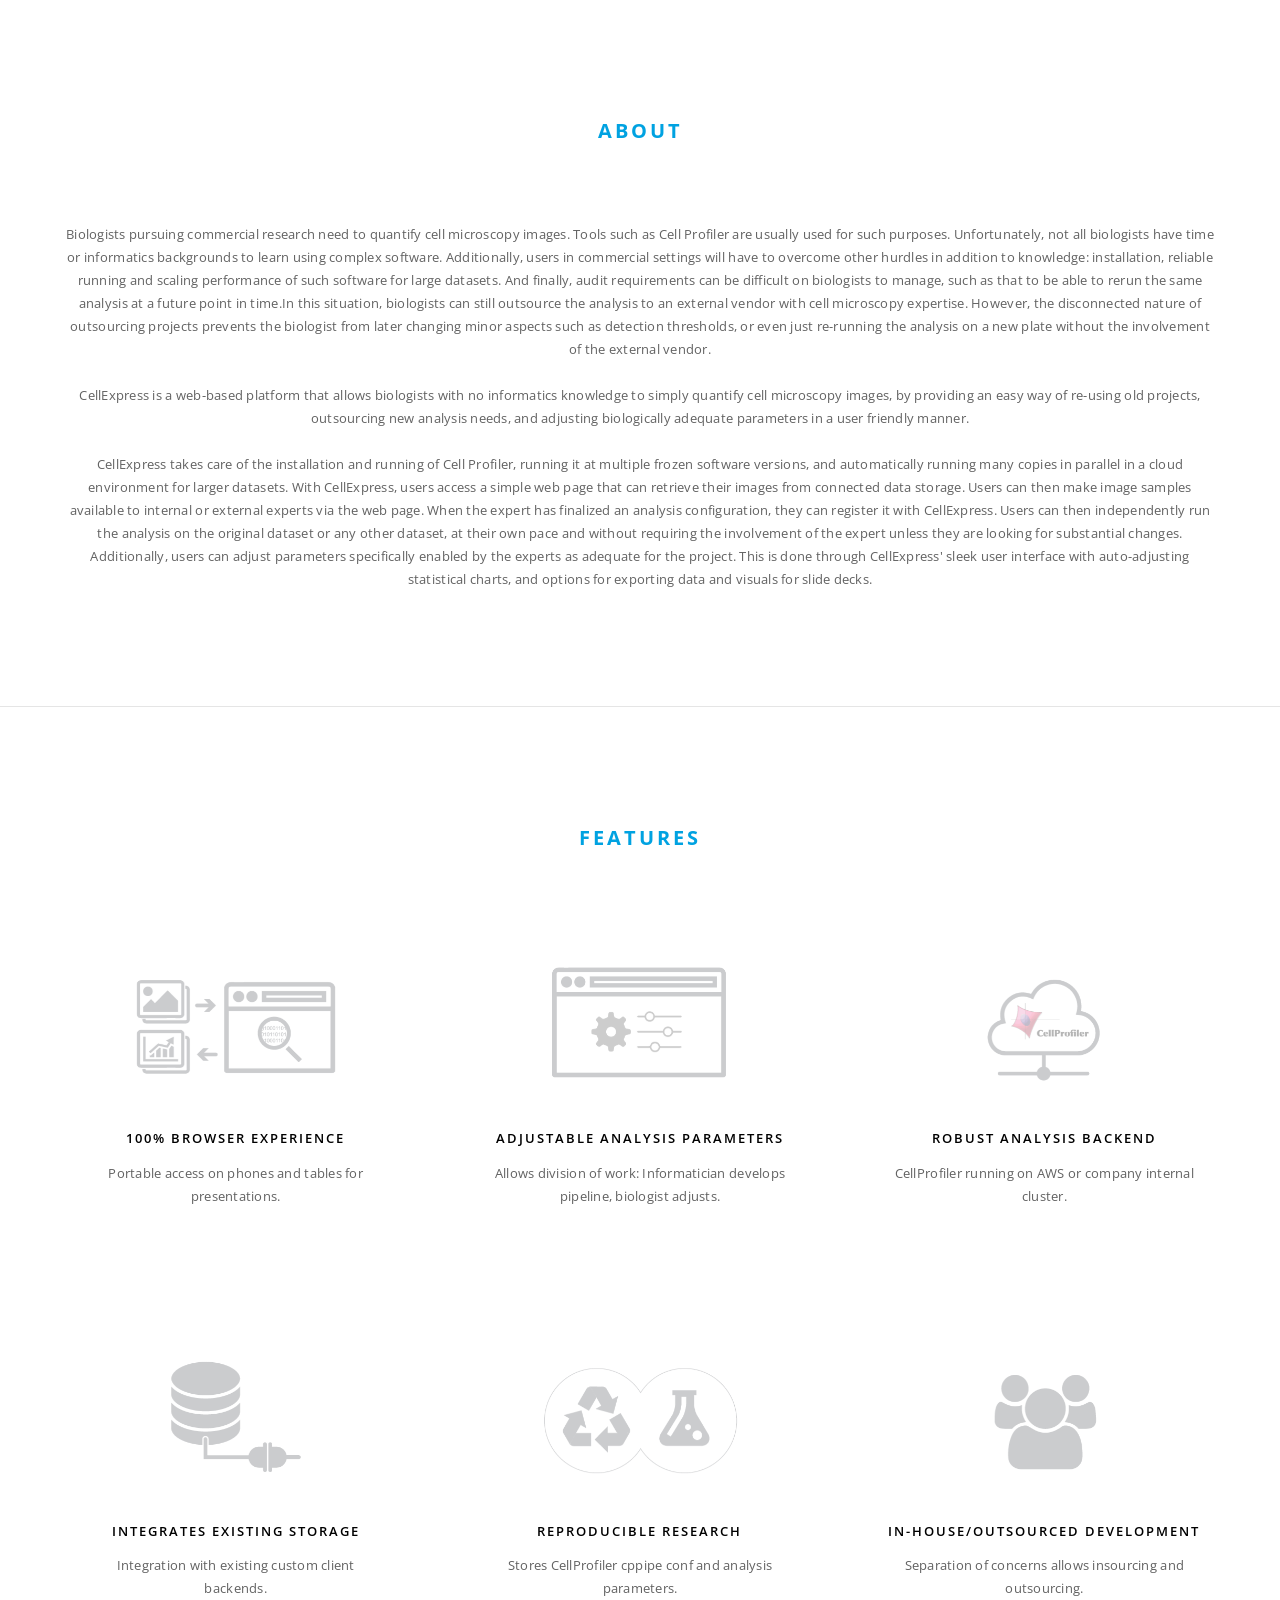
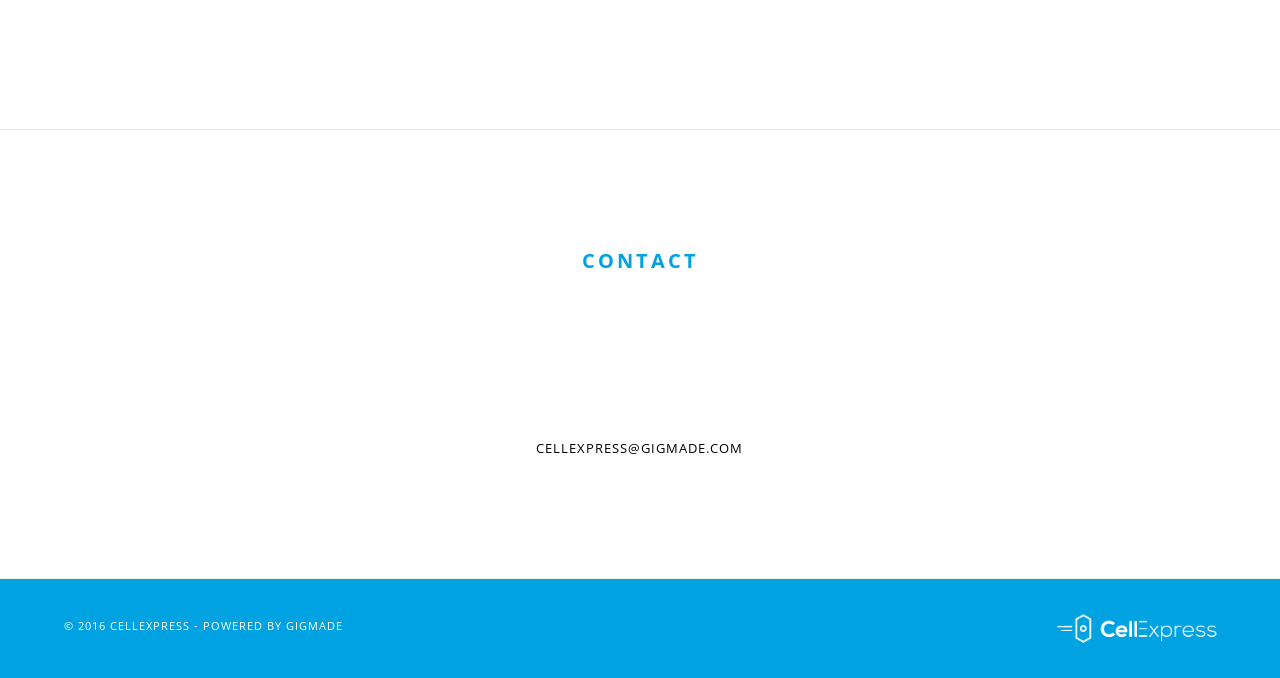
==== commit b8476714: "comments out contact form" ====
--- a/index.html
+++ b/index.html
@@ -243,7 +243,7 @@
                 </div>
                 <div class="row">
                     <!-- form -->
-                    <form id="contactusform" action="javascript:void(0)" method="post">
+<!--                     <form id="contactusform" action="javascript:void(0)" method="post">
                         <div class="col-md-10 col-sm-12 center-col">
                             <div class="row"><div class="col-md-12 col-sm-12"></div>
                             <br><br><br>
@@ -257,11 +257,11 @@
                                 <textarea name="comment" placeholder="Your Message" ></textarea>
                             </div>
                             <div class="col-md-12 col-sm-12">
-<!--                                 <div class="col-md-6 col-sm-6 no-padding-left"><span class="required">*Please complete all fields correctly</span></div> -->
+
                                 <div class="col-md-3 col-sm-6 f-right no-padding-right"><input id="contact-us-button" name="send message" type="button" value="send message" class="btn btn-black no-margin-top f-right no-margin-lr"></div>
                             </div>
                         </div>
-                    </form>
+                    </form> -->
                     <!-- end form -->
                 </div>
             </div>
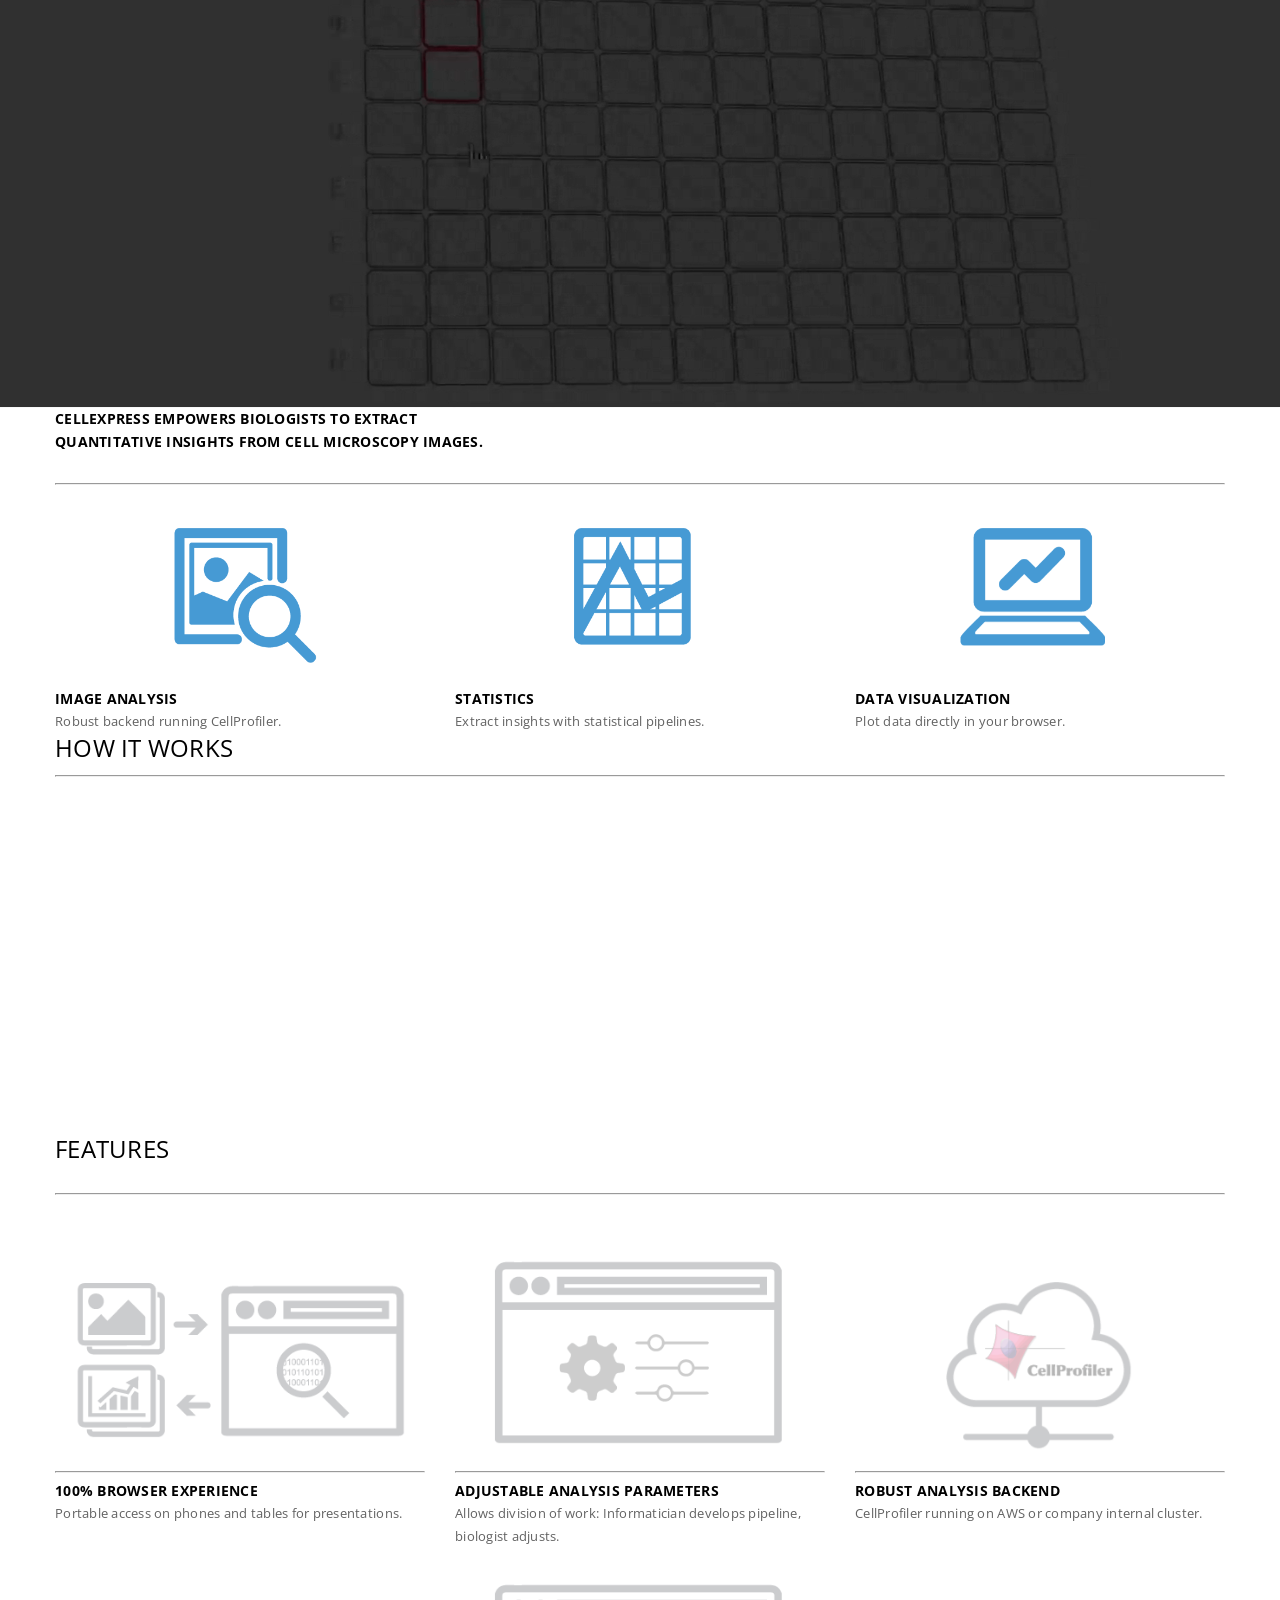
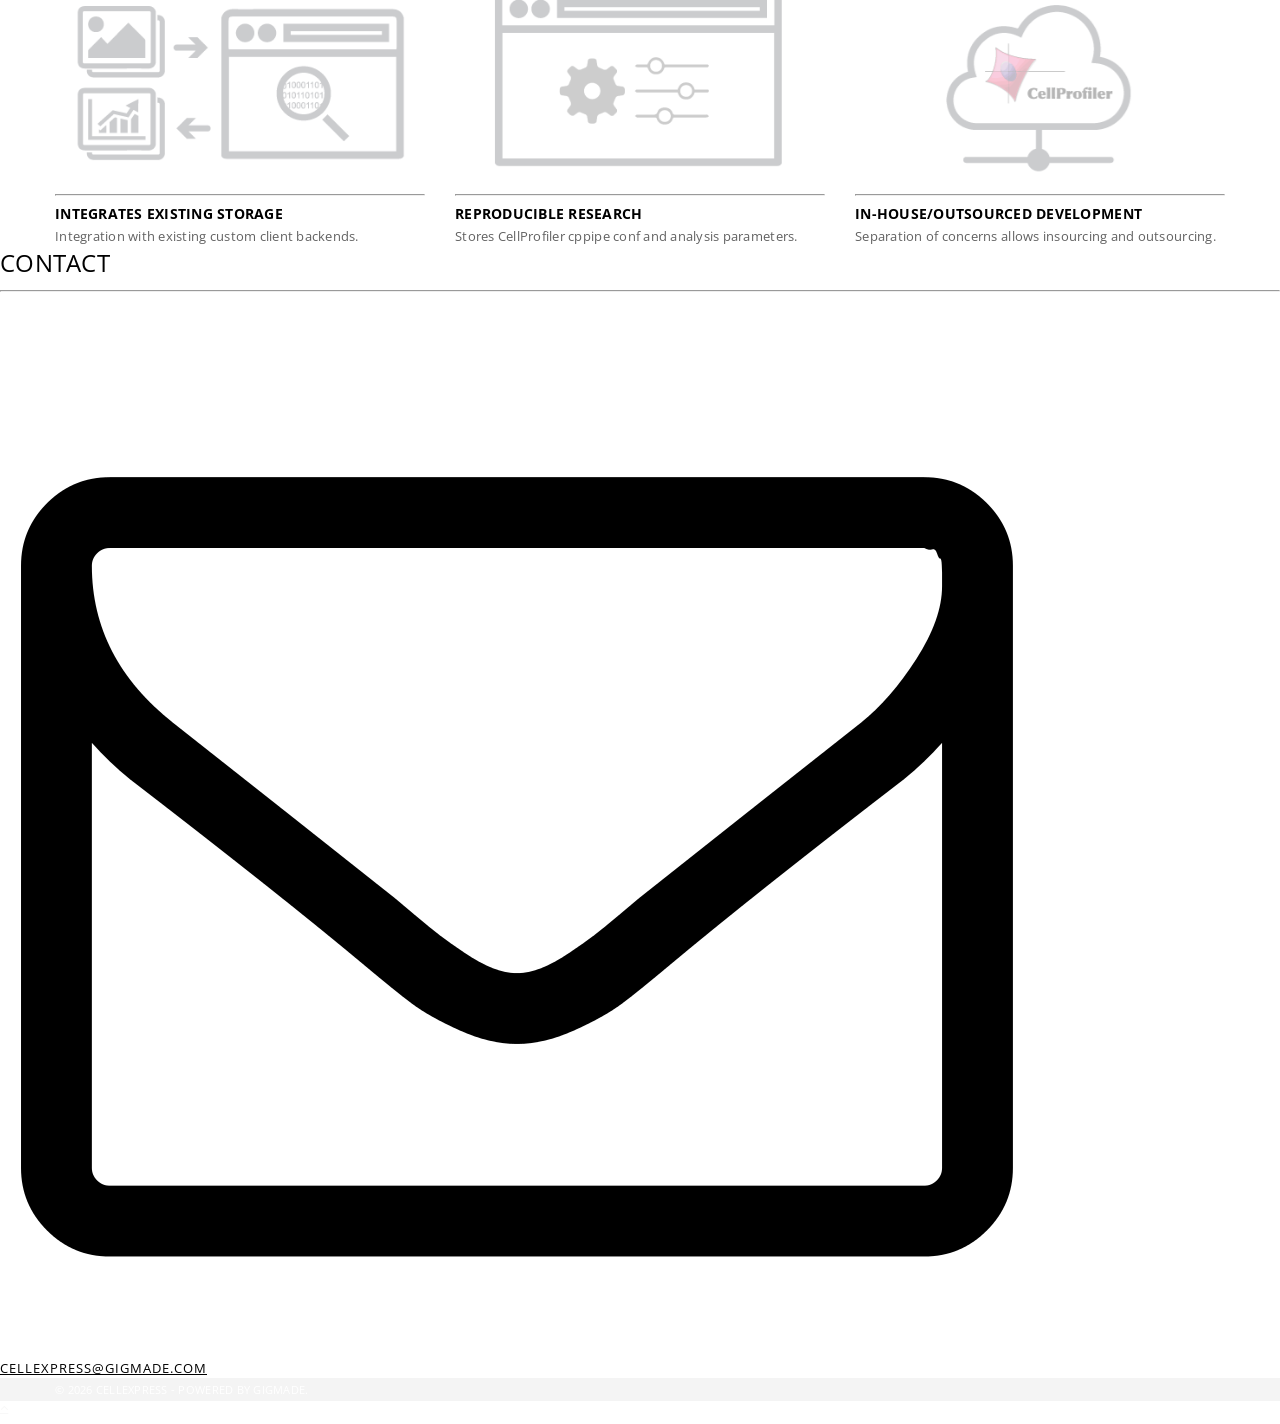
==== commit f7e6766e: "new structure + adds 2 movies" ====
--- a/index.html
+++ b/index.html
@@ -1,336 +1,230 @@
-<!doctype html>
-<html class="no-js" lang="en">
-    <head>
-        <title>Cell Express</title>
-        <meta name="description" content="Cell Express - On-demand Web-based Cell Microscopy Image Analysis">
-        <meta name="keywords" content="">
-        <meta charset="utf-8">
-        <meta name="author" content="ThemeZaa">
-        <meta name="viewport" content="width=device-width,initial-scale=1.0,maximum-scale=1" />
-        <!-- favicon -->
-        <link rel="shortcut icon" href="img/favicon.png">
-        <link rel="apple-touch-icon" href="images/apple-touch-icon-57x57.png">
-        <link rel="apple-touch-icon" sizes="72x72" href="images/apple-touch-icon-72x72.png">
-        <link rel="apple-touch-icon" sizes="114x114" href="images/apple-touch-icon-114x114.png">
-        <!-- animation --> 
-        <link rel="stylesheet" href="css/animate.css" />
-        <!-- bootstrap --> 
-        <link rel="stylesheet" href="css/bootstrap.css" />
-        <!-- et line icon --> 
-        <link rel="stylesheet" href="css/et-line-icons.css" />
-        <!-- font-awesome icon -->
-        <link rel="stylesheet" href="css/font-awesome.min.css" />
-        <!-- revolution slider -->
-        <link rel="stylesheet" href="css/extralayers.css" />
-        <link rel="stylesheet" href="css/settings.css" />
-        <!-- magnific popup -->
-        <link rel="stylesheet" href="css/magnific-popup.css" />
-        <!-- owl carousel -->
-        <link rel="stylesheet" href="css/owl.carousel.css" />
-        <link rel="stylesheet" href="css/owl.transitions.css" />
-        <link rel="stylesheet" href="css/full-slider.css" />
-        <!-- text animation -->
-        <link rel="stylesheet" href="css/text-effect.css" />
-        <!-- common -->
-        <link rel="stylesheet" href="css/style.css" />
-        <!-- responsive -->
-        <link rel="stylesheet" href="css/responsive.css" />
-        <!--[if IE]>
-            <link rel="stylesheet" href="css/style-ie.css" />
-        <![endif]-->
-        <!--[if IE]>
-            <script src="js/html5shiv.js"></script>
-        <![endif]-->
-    </head>
-    <body>
-        <!-- navigation --> 
-        <nav class="navbar navbar-default navbar-fixed-top nav-transparent overlay-nav sticky-nav nav-white nav-border-bottom no-transition" role="navigation">
-            <div class="container">
-                <div class="row">
-                    <div class="col-md-3 col-sm-3 col-xs-6"><a class="logo-light" href="index.html"><img alt="" src="img/logo-white.png" class="logo" /></a><a class="logo-dark" href="index.html"><img alt="" src="img/logo-light.png" class="logo" /></a></div>
-                    <div class="navbar-header">
-                        <button type="button" class="navbar-toggle" data-toggle="collapse" data-target=".navbar-collapse"> <span class="sr-only">Toggle navigation</span> <span class="icon-bar"></span> <span class="icon-bar"></span> <span class="icon-bar"></span> </button>
-                    </div>
-                    <div class="col-md-9 text-right">
-                        <div class="navbar-collapse collapse">
-                            <ul class="nav navbar-nav navbar-right">
-                                <li><a href="#slider" class="inner-link">Home</a> </li>
-                                <li><a href="#about" class="inner-link">About</a> </li>
-                                <li><a href="#features" class="inner-link">Features</a></li>
-<!--                                 <li><a href="#pricing" class="inner-link">Pricing</a></li>
-                                <li><a href="#clients" class="inner-link">Clients</a></li>
-                                <li><a href="#news" class="inner-link">News</a> </li> -->
-                                <li><a href="#contact-us" class="inner-link">Contact</a> </li>
-<!--                                 <li><a href="index.html" class="inner-link">Demos</a></li> -->
-                            </ul>
-                        </div>
-                    </div>
-                </div>
-            </div>
-        </nav>
-        <!-- end of navigation -->
-        <!-- slider section -->
-        <section id="slider" class="full-screen no-padding dark-pagination-without-next-prev-arrow onepage-corporate-slider"> 
-            <div id="owl-demo" class="owl-carousel owl-theme light-pagination">
-                <!-- slider item -->
-                <div class="item owl-bg-img"style="background-image:url(img/landing2.jpg);"><div class="slider-overlay bg-slider"></div>
-                    <div class="container full-screen position-relative">
-                        <div class="slider-typography">
-                            <div class="slider-text-middle-main">
-                                <div class="slider-text-middle">
-                                    <h1 class="white-text">Work smarter</h1><!--  counting the world's cells -->
-                                    <p class="text-large white-text letter-spacing-3 margin-three">On-demand Web-based Cell Microscopy Image Analysis</p>
-                                    <!-- <a class="btn-small-white-background btn btn-small no-margin" href="#">start browsing</a> -->
-                                </div>
-                            </div>
-                        </div>
-                    </div>
-                </div>
-                <!-- end slider item -->
-                <!-- slider item -->
-<!--                 <div class="item owl-bg-img" style="background-image:url('http://placehold.it/1920x1100');"><div class="slider-overlay bg-slider"></div>
-                    <div class="container full-screen position-relative">
-                        <div class="slider-typography">
-                            <div class="slider-text-middle-main">
-                                <div class="slider-text-middle">
-                                    <h1 class="white-text">elements</h1>
-                                    <p class="text-large light-gray-text letter-spacing-3 margin-three">Create what you need for your Website</p>
-                                    <a class="btn-small-white-background btn btn-small no-margin" href="#">start browsing</a>
-                                </div>
-                            </div>
-                        </div>
-                    </div>
-                </div> -->
-                <!-- end slider item -->
-                <!-- slider item -->
-<!--                 <div class="item owl-bg-img" style="background-image:url('http://placehold.it/1920x1100');"><div class="slider-overlay bg-slider"></div>
-                    <div class="container full-screen position-relative">
-                        <div class="slider-typography">
-                            <div class="slider-text-middle-main">
-                                <div class="slider-text-middle">
-                                    <h1 class="white-text">shortcodes</h1>
-                                    <p class="text-large light-gray-text letter-spacing-3 margin-three">Easy way to build Amazing Website</p>
-                                    <a class="btn-small-white-background btn btn-small no-margin" href="#">start browsing</a>
-                                </div>
-                            </div>
-                        </div>
-                    </div>
-                </div> -->
-                <!-- end slider item -->
-            </div>
-        </section>
-        <!-- end slider section -->
-
-        <!-- about us section -->
-        <section id="about" class="border-bottom no-padding-bottom">
-            <div class="container">
-                <div class="row">
-                    <!-- section title -->
-                    <div class="col-md-12 text-center ">
-                        <h3 class="section-title main-font no-padding margin-one no-margin-top blue-text letter-spacing-3">About</h3>
-                        <br>
-                        <br>
-                        <br>
-                        <!-- <h1>Interface Benefits</h1> -->
-                        Biologists pursuing commercial research need to quantify cell microscopy images. Tools such as Cell Profiler are usually used for such purposes. Unfortunately, not all biologists have time or informatics backgrounds to learn using complex software. Additionally, users in commercial settings will have to overcome other hurdles in addition to knowledge: installation, reliable running and scaling performance of such software for large datasets. And finally, audit requirements can be difficult on biologists to manage, such as that to be able to rerun the same analysis at a future point in time.In this situation, biologists can still outsource the analysis to an external vendor with cell microscopy expertise. However, the disconnected nature of outsourcing projects prevents the biologist from later changing minor aspects such as detection thresholds, or even just re-running the analysis on a new plate without the involvement of the external vendor. 
-<br>
-<br>
-CellExpress is a web-based platform that allows biologists with no informatics knowledge to simply quantify cell microscopy images, by providing an easy way of re-using old projects, outsourcing new analysis needs, and adjusting biologically adequate parameters in a user friendly manner.
-<br>
-<br>
-CellExpress takes care of the installation and running of Cell Profiler, running it at multiple frozen software versions, and  automatically running many copies in parallel in a cloud environment for larger datasets. With CellExpress, users access a simple web page that can retrieve their images from connected data storage. Users can then make image samples available to internal or external experts via the web page. When the expert has finalized an analysis configuration, they can register it with CellExpress. Users can then independently run the analysis on the original dataset or any other dataset, at their own pace and without requiring the involvement of the expert unless they are looking for substantial changes. Additionally, users can adjust parameters specifically enabled by the experts as adequate for the project. This is done through CellExpress' sleek user interface with auto-adjusting statistical charts, and options for exporting data and visuals for slide decks. 
-<br>
-<br>
-<br>
-<br>
-<br>
-<br>
-                    </div>
-                    <!-- end section title -->
-                </div>
-            </div>
-        </section> 
-        <!-- end about us section -->
-
-         <!-- features section -->
-        <section id="features" class="border-bottom no-padding-bottom">
-            <div class="container">
-                <div class="row">
-                    <!-- section title -->
-                    <div class="col-md-12 text-center ">
-                        <h3 class="section-title main-font no-padding margin-one no-margin-top blue-text   letter-spacing-3">Features</h3>
-                    </div>
-                   
-
-                    <div class="row margin-ten">
-                        <!-- features item -->
-                        <div class="col-md-4 col-sm-4 text-center xs-margin-bottom-ten">
-                            <img src="img/1.png" class="myImg"></img>
-                            <span class="text-uppercase letter-spacing-2 black-text font-weight-600 display-block margin-ten no-margin-bottom xs-margin-top-five">100% Browser Experience</span>
-                            <p class="width-80 center-col margin-three">Portable access on phones and tables for presentations.</p>
-                        </div>
-                        <!-- end features item -->
-                        <!-- features item -->
-                        <div class="col-md-4 col-sm-4 text-center xs-margin-bottom-ten">
-                            <img src="img/2.png" class="myImg"></img>
-                            <span class="text-uppercase letter-spacing-2 black-text font-weight-600 display-block margin-ten no-margin-bottom xs-margin-top-five">Adjustable Analysis Parameters</span>
-                            <p class="width-80 center-col margin-three">Allows division of work: Informatician develops pipeline, biologist adjusts.</p>
-                        </div>
-                        <!-- end features item -->
-                        <!-- features item -->
-                        <div class="col-md-4 col-sm-4 text-center xs-margin-bottom-ten">
-                            <img src="img/3.png" class="myImg"></img>
-                            <span class="text-uppercase letter-spacing-2 black-text font-weight-600 display-block margin-ten no-margin-bottom xs-margin-top-five">Robust Analysis Backend</span>
-                            <p class="width-80 center-col margin-three">CellProfiler running on AWS or company internal cluster.</p>
-                        </div>
-                        <!-- end features item -->
-                    </div>
-
-                                        <div class="row margin-ten">
-                        <!-- features item -->
-                        <div class="col-md-4 col-sm-4 text-center xs-margin-bottom-ten">
-                            <img src="img/4.png" class="myImg"></img>
-                            <span class="text-uppercase letter-spacing-2 black-text font-weight-600 display-block margin-ten no-margin-bottom xs-margin-top-five">Integrates Existing Storage </span>
-                            <p class="width-80 center-col margin-three">Integration with existing custom client backends.</p>
-                        </div>
-                        <!-- end features item -->
-                        <!-- features item -->
-                        <div class="col-md-4 col-sm-4 text-center xs-margin-bottom-ten">
-                            <img src="img/5.png" class="myImg"></img>
-                            <span class="text-uppercase letter-spacing-2 black-text font-weight-600 display-block margin-ten no-margin-bottom xs-margin-top-five">Reproducible Research</span>
-                            <p class="width-80 center-col margin-three">Stores CellProfiler cppipe conf and analysis parameters.</p>
-                        </div>
-                        <!-- end features item -->
-                        <!-- features item -->
-                        <div class="col-md-4 col-sm-4 text-center xs-margin-bottom-ten">
-                            <img src="img/6.png" class="myImg"></img>
-                            <span class="text-uppercase letter-spacing-2 black-text font-weight-600 display-block margin-ten no-margin-bottom xs-margin-top-five">In-house/outsourced  Development</span>
-                            <p class="width-80 center-col margin-three">Separation of concerns allows insourcing and outsourcing.</p>
-                        </div>
-                        <!-- end features item -->
-                    </div>
-
-
-
-
-
-
-                </div>
-            </div>
-        </section> 
-        <!-- end features section -->
-
-
-
-
-
-
-        <!-- contact us section -->
-        <section id="contact-us">
-            <div class="container">
-                <div class="row">
-                    <!-- section title -->
-                    <div class="col-md-12 text-center ">
-                        <h3 class="section-title main-font no-padding margin-one no-margin-top blue-text  letter-spacing-3">Contact</h3>
-                    </div>
-                    <!-- end section title -->
-                </div>
-                <div class="row margin-ten no-margin-bottom">
-                    <div class="col-md-9 text-center center-col">
-                        <div class="col-md-4 col-sm-4 text-center"></div>
-                        <div class="col-md-4 col-sm-4 text-center"><i class="icon-envelope medium-icon black-text"></i><h6 class="black-text margin-two no-margin-bottom"><a class="black-text" href="mailto:cellexpress@gigmade.com">cellexpress@gigmade.com</a></h6></div>
-                    </div>
-                </div>
-                <div class="row">
-                    <!-- form -->
-<!--                     <form id="contactusform" action="javascript:void(0)" method="post">
-                        <div class="col-md-10 col-sm-12 center-col">
-                            <div class="row"><div class="col-md-12 col-sm-12"></div>
-                            <br><br><br>
-                                <div class="col-md-12 col-sm-12"><div id="success"></div></div>
-                            </div>
-                            <div class="col-md-6 col-sm-12">
-                                <input name="name" type="text" placeholder="Your Name" />
-                                <input name="email" type="text" placeholder="Your Email"  />
-                            </div>
-                            <div class="col-md-6 col-sm-12">
-                                <textarea name="comment" placeholder="Your Message" ></textarea>
-                            </div>
-                            <div class="col-md-12 col-sm-12">
-
-                                <div class="col-md-3 col-sm-6 f-right no-padding-right"><input id="contact-us-button" name="send message" type="button" value="send message" class="btn btn-black no-margin-top f-right no-margin-lr"></div>
-                            </div>
-                        </div>
-                    </form> -->
-                    <!-- end form -->
-                </div>
-            </div>
-        </section>
-        <!-- end contact us section -->
-        <!-- footer -->
-        <footer>
-           
-            <div class="container-fluid bg-dark-gray footer-bottom">
-                <div class="container">
-                    <div class="row margin-three">
-                        <!-- copyright -->
-                        <div class="col-md-6 col-sm-6 col-xs-12 copyright text-left letter-spacing-1 xs-text-center xs-margin-bottom-one">
-                            &copy; 2016 CellExpress - powered by Gigmade
-                        </div>
-                        <!-- end copyright -->
-                        <!-- logo -->
-                        <div class="col-md-6 col-sm-6 col-xs-12 footer-logo text-right xs-text-center">
-                            <a href="index.html"><img src="img/logo-white.png" alt=""/></a>
-                        </div>
-                        <!-- end logo -->
-                    </div>
-
-                </div>
-            </div>
-                <!-- scroll to top --> 
-                <a href="javascript:;" class="scrollToTop"><i class="fa fa-angle-up"></i></a> 
-                <!-- scroll to top end... --> 
-        </footer>
-        <!-- end footer -->
-
-        <!-- javascript libraries --> 
-        <script type="text/javascript" src="js/jquery.min.js"></script>
-        <script type="text/javascript" src="js/modernizr.js"></script>
-        <script type="text/javascript" src="js/bootstrap.js"></script> 
-        <script type="text/javascript" src="js/bootstrap-hover-dropdown.js"></script>
-        <script type="text/javascript" src="js/jquery.easing.1.3.js"></script> 
-        <script type="text/javascript" src="js/skrollr.min.js"></script>  
-        <script type="text/javascript" src="js/jquery.viewport.mini.js"></script>
-        <script type="text/javascript" src="js/smooth-scroll.js"></script>
-        <!-- animation -->
-        <script type="text/javascript" src="js/wow.min.js"></script>
-        <!-- page scroll -->
-        <script type="text/javascript" src="js/page-scroll.js"></script>
-        <!-- easy piechart-->
-        <script type="text/javascript" src="js/jquery.easypiechart.js"></script>
-        <!-- parallax -->
-        <script type="text/javascript" src="js/jquery.parallax-1.1.3.js"></script>
-        <!--portfolio with shorting tab --> 
-        <script type="text/javascript" src="js/jquery.isotope.min.js"></script> 
-        <!-- owl slider  -->
-        <script type="text/javascript" src="js/owl.carousel.min.js"></script>
-        <!-- magnific popup  -->
-        <script type="text/javascript" src="js/jquery.magnific-popup.min.js"></script>
-        <script type="text/javascript" src="js/popup-gallery.js"></script>
-        <!-- text effect  -->
-        <script type="text/javascript" src="js/text-effect.js"></script>
-        <!-- revolution slider  -->
-        <script type="text/javascript" src="js/jquery.tools.min.js"></script>
-        <script type="text/javascript" src="js/jquery.revolution.js"></script>
-        <!-- counter  -->
-        <script type="text/javascript" src="js/counter.js"></script>
-        <!-- fit videos  -->
-        <script type="text/javascript" src="js/jquery.fitvids.js"></script>
-        <!-- imagesloaded  -->
-        <script type="text/javascript" src="js/imagesloaded.pkgd.min.js"></script>
-        <!-- one page navigation-->
-        <script type="text/javascript" src="js/one-page-main.js"></script>
-        <!-- setting --> 
-        <script type="text/javascript" src="js/main.js"></script>
-    </body>
+﻿<!DOCTYPE html>
+<html lang="en">
+<head>
+  <title>CellExpress</title>
+
+  <script>
+  (function(i,s,o,g,r,a,m){i['GoogleAnalyticsObject']=r;i[r]=i[r]||function(){
+  (i[r].q=i[r].q||[]).push(arguments)},i[r].l=1*new Date();a=s.createElement(o),
+  m=s.getElementsByTagName(o)[0];a.async=1;a.src=g;m.parentNode.insertBefore(a,m)
+  })(window,document,'script','https://www.google-analytics.com/analytics.js','ga');
+
+  ga('create', 'UA-53741901-9', 'auto');
+  ga('send', 'pageview');
+
+  </script>
+
+  <meta charset="utf-8">
+  <meta name="description" content="CellExpress - On-demand Web-based Cell Microscopy Image Analysis"/>
+  <link rel="icon" href="img/favicon.png" type="image/x-icon">
+  <link rel="stylesheet" href="css/grid.css">
+  <link rel="stylesheet" href="css/style.css">
+  <link rel="stylesheet" href="css/booking.css"/>
+  <link rel="stylesheet" href="css/jquery.fancybox.css"/>
+  <link rel="stylesheet" href="css/owl-carousel.css"/>
+  <link rel="stylesheet" href="css/font-awesome.min.css"/>
+
+
+  <script src="js/jquery.js"></script>
+  <script src="js/jquery-migrate-1.2.1.js"></script>
+
+  <!--[if lt IE 9]>
+  <html class="lt-ie9">
+  <div style=' clear: both; text-align:center; position: relative;'>
+    <a href="http://windows.microsoft.com/en-US/internet-explorer/..">
+      <img src="images/ie8-panel/warning_bar_0000_us.jpg" border="0" height="42" width="820"
+           alt="You are using an outdated browser. For a faster, safer browsing experience, upgrade for free today."/>
+    </a>
+  </div>
+  <script src="js/html5shiv.js"></script>
+  <![endif]-->
+
+  <script src='js/device.min.js'></script>
+</head>
+
+<body>
+<div class="page">
+  <!--========================================================
+                            HEADER
+  =========================================================-->
+  <header class="vide" data-vide-bg="video/cellexBackground">
+    <div class="container vide_content">
+      <br><br><br><br><br>
+      <div class="brand">
+        <img class="logo" src="img/logo-white.png" alt=""/>
+      </div>
+
+      <h2 >work smarter</h2>
+      <h4 class="UP letter-spacing-3" >On-demand Web-based Cell Microscopy Image Analysis</h4>
+      <br><br><br><br><br><br><br><br><br>
+
+
+    </div>
+  </header>
+  <!--========================================================
+                            CONTENT
+  =========================================================-->
+  <main>
+
+    <!--========================================================
+                            SECTION
+  =========================================================-->
+    <section class="well">
+      <div class="container center">
+        <h3 >CellExpress empowers biologists to extract <br> quantitative insights from cell microscopy images.</h3> <br>
+        <hr/>
+<!--         <p>CellExpress is an effortless one-stop platform for performing image analysis, statistics and data visualization.</p> -->
+
+        <div class="row">
+          <div class="grid_4">
+              <img class="smaller" data-src="img/icon1.png" src="img/icon1.png" alt=""/>
+            <h3 class="primary">Image Analysis</h3>
+            <p>Robust backend running CellProfiler.</p>
+          </div>
+
+          <div class="grid_4">
+              <img class="smaller" data-src="img/icon2.png" src="img/icon2.png" alt=""/>
+            <h3 class="primary">Statistics</h3>
+            <p>Extract insights with statistical pipelines.</p>
+          </div>
+
+          <div class="grid_4">
+              <img class="smaller" data-src="img/icon3.png" src="img/icon3.png" alt=""/>
+            <h3 class="primary">Data Visualization</h3>
+            <p>Plot data directly in your browser.</p>
+          </div>
+
+        </div>
+      </div>
+    </section>
+
+    <!--========================================================
+                            SECTION
+  =========================================================-->
+
+    <section class="parallax parallax1 center">
+
+      <div class="container containerSiko">
+        
+        <h2>How it works<br/>
+        <hr/>
+        <br>
+        <div class="videoWrapper">
+            <iframe width="560" height="315" src="https://www.youtube.com/embed/BmdK23aMqF0" frameborder="0" allowfullscreen></iframe>
+        </div>
+
+      </div>
+    </section>
+
+    <!--========================================================
+                            SECTION
+  =========================================================-->
+
+
+
+    <section class="well">
+      <div class="container center">
+
+        <h2>Features</h2><br/>
+        <hr/>
+        <br>
+
+        <div class="row">
+          <div class="grid_4">
+            <img   class="smaller" data-src="img/1.png" src="img/1.png"  alt=""/>
+            <hr/>
+            <h3 class="primary">100% Browser Experience</h3>
+            <p>Portable access on phones and tables for presentations.</p>
+          </div>
+          <div class="grid_4">
+            <img class="smaller"  data-src="img/2.png" src="img/2.png"  alt=""/>
+            <hr/>
+            <h3 class="primary">Adjustable Analysis Parameters</h3>
+            <p>Allows division of work: Informatician develops pipeline, biologist adjusts.</p>
+          </div>
+          <div class="grid_4">
+            <img  class="smaller" data-src="img/3.png" src="img/3.png"  alt=""/>
+            <hr/>
+            <h3 class="primary">Robust Analysis Backend</h3>
+            <p>CellProfiler running on AWS or company internal cluster.</p>
+          </div>
+        </div>
+
+        <div class="row">
+          <div class="grid_4">
+            <img   class="smaller" data-src="img/4.png" src="img/1.png"  alt=""/>
+            <hr/>
+            <h3 class="primary">Integrates Existing Storage</h3>
+            <p>Integration with existing custom client backends.</p>
+          </div>
+          <div class="grid_4">
+            <img class="smaller"  data-src="img/5.png" src="img/2.png"  alt=""/>
+            <hr/>
+            <h3 class="primary" >Reproducible Research</h3>
+            <p>Stores CellProfiler cppipe conf and analysis parameters.</p>
+          </div>
+          <div class="grid_4">
+            <img  class="smaller" data-src="img/6.png" src="img/3.png"  alt=""/>
+            <hr/>
+            <h3 class="primary" >In-house/outsourced Development</h3>
+            <p>Separation of concerns allows insourcing and outsourcing.</p>
+          </div>
+        </div>
+
+
+      </div>
+
+
+    </section>
+
+
+        <!--========================================================
+                            SECTION
+  =========================================================-->
+
+    <section class="well well__ins1 center">
+
+      <h2>Contact<br/>
+        <hr/>
+        <br>
+
+
+     <div class="row">
+
+
+                        
+
+                        <a class="black-text" href="mailto:cellexpress@gigmade.com"><img  class="smallest" data-src="img/envelope.png" src="img/envelope.png"   alt=""/></a>
+
+
+                       <h6> <a class="black-text" href="mailto:cellexpress@gigmade.com">cellexpress@gigmade.com</a></h6>
+    </div>
+
+
+    </section>
+
+
+  </main>
+
+  <!--========================================================
+                            FOOTER
+  =========================================================-->
+  <footer>
+    <div class="container center wow fadeInUp" data-wow-delay="0.2s">
+
+      <div class="copyright">
+        © <span id="copyright-year"></span> CellExpress - powered by Gigmade.
+        <!-- {%FOOTER_LINK} -->
+      </div>
+
+    </div>
+  </footer>
+</div>
+
+<!-- Global Mailform Output-->
+<div id="form-output-global" class="snackbars"></div>
+
+<script src="js/script.js"></script>
+<!-- coded by Diversant -->
+</body>
 </html>
--- a/css/grid.css
+++ b/css/grid.css
@@ -0,0 +1,462 @@
+html, body, div, span, applet, object, iframe,
+h1, h2, h3, h4, h5, h6, p, blockquote, pre,
+a, abbr, acronym, address, big, cite, code,
+del, dfn, em, img, ins, kbd, q, s, samp,
+small, strike, strong, sub, sup, tt, var,
+b, u, i, center,
+dl, dt, dd, ol, ul, li,
+fieldset, form, label, legend,
+table, caption, tbody, tfoot, thead, tr, th, td,
+article, aside, canvas, details, embed,
+figure, figcaption, footer, header, hgroup,
+menu, nav, output, ruby, section, summary,
+time, mark, audio, video {
+  margin: 0;
+  padding: 0;
+  border: 0;
+  font-size: 100%;
+  font: inherit;
+  vertical-align: top;
+}
+
+/* HTML5 display-role reset for older browsers */
+article, aside, details, figcaption, figure,
+footer, header, hgroup, menu, nav, section {
+  display: block;
+}
+
+body {
+  line-height: 1;
+}
+
+ol, ul {
+  list-style: none;
+}
+
+blockquote, q {
+  quotes: none;
+}
+
+blockquote:before, blockquote:after,
+q:before, q:after {
+  content: '';
+  content: none;
+}
+
+table {
+  border-collapse: collapse;
+  border-spacing: 0;
+}
+
+.container, .container-fluid {
+  margin-right: auto;
+  margin-left: auto;
+  -moz-box-sizing: border-box;
+  -webkit-box-sizing: border-box;
+  box-sizing: border-box;
+}
+
+/*===============   Fluid grid    ====================*/
+.container-fluid [class*="grid_"] {
+  float: left;
+  width: 8.33333%;
+  min-height: 1px;
+}
+
+.container-fluid .grid_1 {
+  width: 8.33333%;
+}
+
+.container-fluid .grid_2 {
+  width: 16.66667%;
+}
+
+.container-fluid .grid_3 {
+  width: 25%;
+}
+
+.container-fluid .grid_4 {
+  width: 33.33333%;
+}
+
+.container-fluid .grid_5 {
+  width: 41.66667%;
+}
+
+.container-fluid .grid_6 {
+  width: 50%;
+}
+
+.container-fluid .grid_7 {
+  width: 58.33333%;
+}
+
+.container-fluid .grid_8 {
+  width: 66.66667%;
+}
+
+.container-fluid .grid_9 {
+  width: 75%;
+}
+
+.container-fluid .grid_10 {
+  width: 83.33333%;
+}
+
+.container-fluid .grid_11 {
+  width: 91.66667%;
+}
+
+.container-fluid .grid_12 {
+  width: 100%;
+}
+
+.container-fluid .preffix_1 {
+  margin-left: 70px;
+}
+
+.container-fluid .preffix_2 {
+  margin-left: 140px;
+}
+
+.container-fluid .preffix_3 {
+  margin-left: 210px;
+}
+
+.container-fluid .preffix_4 {
+  margin-left: 280px;
+}
+
+.container-fluid .preffix_5 {
+  margin-left: 350px;
+}
+
+.container-fluid .preffix_6 {
+  margin-left: 420px;
+}
+
+.container-fluid .preffix_7 {
+  margin-left: 490px;
+}
+
+.container-fluid .preffix_8 {
+  margin-left: 560px;
+}
+
+.container-fluid .preffix_9 {
+  margin-left: 630px;
+}
+
+.container-fluid .preffix_10 {
+  margin-left: 700px;
+}
+
+.container-fluid .preffix_11 {
+  margin-left: 770px;
+}
+
+.container-fluid .preffix_12 {
+  margin-left: 840px;
+}
+
+.container, .container-fluid {
+  width: 1170px;
+}
+
+.container .row {
+  margin-left: -30px;
+}
+.container [class*="grid_"] {
+  float: left;
+  min-height: 1px;
+  margin-left: 30px;
+}
+.container .grid_1 {
+  width: 70px;
+}
+.container .grid_2 {
+  width: 170px;
+}
+.container .grid_3 {
+  width: 270px;
+}
+.container .grid_4 {
+  width: 370px;
+}
+.container .grid_5 {
+  width: 470px;
+}
+.container .grid_6 {
+  width: 570px;
+}
+.container .grid_7 {
+  width: 670px;
+}
+.container .grid_8 {
+  width: 770px;
+}
+.container .grid_9 {
+  width: 870px;
+}
+.container .grid_10 {
+  width: 970px;
+}
+.container .grid_11 {
+  width: 1070px;
+}
+.container .grid_12 {
+  width: 1170px;
+}
+.container .preffix_1 {
+  margin-left: 130px;
+}
+.container .preffix_2 {
+  margin-left: 230px;
+}
+.container .preffix_3 {
+  margin-left: 330px;
+}
+.container .preffix_4 {
+  margin-left: 430px;
+}
+.container .preffix_5 {
+  margin-left: 530px;
+}
+.container .preffix_6 {
+  margin-left: 630px;
+}
+.container .preffix_7 {
+  margin-left: 730px;
+}
+.container .preffix_8 {
+  margin-left: 830px;
+}
+.container .preffix_9 {
+  margin-left: 930px;
+}
+.container .preffix_10 {
+  margin-left: 1030px;
+}
+.container .preffix_11 {
+  margin-left: 1130px;
+}
+.container .preffix_12 {
+  margin-left: 1230px;
+}
+
+@media (min-width: 980px) and (max-width: 1199px) {
+  .container, .container-fluid {
+    width: 940px;
+  }
+
+  .container .row {
+    margin-left: -20px;
+  }
+  .container [class*="grid_"] {
+    float: left;
+    min-height: 1px;
+    margin-left: 20px;
+  }
+  .container .grid_1 {
+    width: 60px;
+  }
+  .container .grid_2 {
+    width: 140px;
+  }
+  .container .grid_3 {
+    width: 220px;
+  }
+  .container .grid_4 {
+    width: 300px;
+  }
+  .container .grid_5 {
+    width: 380px;
+  }
+  .container .grid_6 {
+    width: 460px;
+  }
+  .container .grid_7 {
+    width: 540px;
+  }
+  .container .grid_8 {
+    width: 620px;
+  }
+  .container .grid_9 {
+    width: 700px;
+  }
+  .container .grid_10 {
+    width: 780px;
+  }
+  .container .grid_11 {
+    width: 860px;
+  }
+  .container .grid_12 {
+    width: 940px;
+  }
+  .container .preffix_1 {
+    margin-left: 100px;
+  }
+  .container .preffix_2 {
+    margin-left: 180px;
+  }
+  .container .preffix_3 {
+    margin-left: 260px;
+  }
+  .container .preffix_4 {
+    margin-left: 340px;
+  }
+  .container .preffix_5 {
+    margin-left: 420px;
+  }
+  .container .preffix_6 {
+    margin-left: 500px;
+  }
+  .container .preffix_7 {
+    margin-left: 580px;
+  }
+  .container .preffix_8 {
+    margin-left: 660px;
+  }
+  .container .preffix_9 {
+    margin-left: 740px;
+  }
+  .container .preffix_10 {
+    margin-left: 820px;
+  }
+  .container .preffix_11 {
+    margin-left: 900px;
+  }
+  .container .preffix_12 {
+    margin-left: 980px;
+  }
+}
+@media (min-width: 768px) and (max-width: 979px) {
+  .container, .container-fluid {
+    width: 748px;
+  }
+
+  .container .row {
+    margin-left: -20px;
+  }
+  .container [class*="grid_"] {
+    float: left;
+    min-height: 1px;
+    margin-left: 20px;
+  }
+  .container .grid_1 {
+    width: 44px;
+  }
+  .container .grid_2 {
+    width: 108px;
+  }
+  .container .grid_3 {
+    width: 172px;
+  }
+  .container .grid_4 {
+    width: 236px;
+  }
+  .container .grid_5 {
+    width: 300px;
+  }
+  .container .grid_6 {
+    width: 364px;
+  }
+  .container .grid_7 {
+    width: 428px;
+  }
+  .container .grid_8 {
+    width: 492px;
+  }
+  .container .grid_9 {
+    width: 556px;
+  }
+  .container .grid_10 {
+    width: 620px;
+  }
+  .container .grid_11 {
+    width: 684px;
+  }
+  .container .grid_12 {
+    width: 748px;
+  }
+  .container .preffix_1 {
+    margin-left: 84px;
+  }
+  .container .preffix_2 {
+    margin-left: 148px;
+  }
+  .container .preffix_3 {
+    margin-left: 212px;
+  }
+  .container .preffix_4 {
+    margin-left: 276px;
+  }
+  .container .preffix_5 {
+    margin-left: 340px;
+  }
+  .container .preffix_6 {
+    margin-left: 404px;
+  }
+  .container .preffix_7 {
+    margin-left: 468px;
+  }
+  .container .preffix_8 {
+    margin-left: 532px;
+  }
+  .container .preffix_9 {
+    margin-left: 596px;
+  }
+  .container .preffix_10 {
+    margin-left: 660px;
+  }
+  .container .preffix_11 {
+    margin-left: 724px;
+  }
+  .container .preffix_12 {
+    margin-left: 788px;
+  }
+}
+@media (max-width: 767px) {
+  .container, .container-fluid {
+    width: 420px;
+    padding: 0;
+  }
+
+  .container .row {
+    margin-left: 0;
+  }
+
+  .row + .row,
+  [class*="grid_"] + [class*="grid_"] {
+    margin-top: 70px;
+  }
+
+  .container [class*="grid_"], .container-fluid [class*="grid_"] {
+    float: none;
+    display: block;
+    width: 100%;
+    margin-left: 0;
+  }
+}
+@media (max-width: 479px) {
+  body {
+    padding: 0;
+  }
+
+  .container, .container-fluid {
+    width: 300px;
+    padding: 0 15px;
+  }
+
+  .row {
+    margin-left: 0;
+  }
+}
+.container:before, .container-fluid:before, .row:before, .container:after, .container-fluid:after, .row:after {
+  display: table;
+  content: "";
+  line-height: 0;
+}
+.container:after, .container-fluid:after, .row:after {
+  clear: both;
+}
--- a/css/booking.css
+++ b/css/booking.css
@@ -0,0 +1,423 @@
+@charset "UTF-8";
+/*========================================================
+                      Booking Form
+=========================================================*/
+/* Booking Form Basic Styles
+========================================================*/
+.booking-form {
+  display: block;
+  top: 0;
+  right: 0;
+  position: relative;
+  padding: 32px 30px 31px;
+  background: #FFF;
+  max-width: 470px;
+  margin-left: auto;
+  margin-right: auto;
+  width: 100%;
+  color: #000;
+  font: 400 19px "Ubuntu", sans-serif;
+  -moz-box-sizing: border-box;
+  -webkit-box-sizing: border-box;
+  box-sizing: border-box;
+}
+.booking-form * + .controlHolder {
+  margin-top: 10px;
+}
+* + .booking-form_controls {
+  margin-top: 10px;
+}
+.booking-form * + p {
+  margin-top: 23px;
+}
+.booking-form .invalid input[type="text"],
+.booking-form .invalid input[type="email"],
+.booking-form .invalid textarea,
+.booking-form .invalid li:first-child:after,
+.booking-form .invalid .tmDatepicker:after {
+  border-color: #FF6056;
+}
+@media (max-width: 767px) {
+  .booking-form {
+    max-width: 100%;
+  }
+}
+@media (max-width: 479px) {
+  .booking-form {
+    padding: 15px 10px 30px;
+  }
+}
+
+.booking-form input[type="text"],
+.booking-form input[type="email"], .booking-form textarea {
+  font: 400 19px "Ubuntu", sans-serif;
+  text-transform: uppercase;
+  line-height: 22px;
+  padding: 19px 18px 19px;
+  color: #c1c1c1;
+}
+
+.booking-form input[type="text"],
+.booking-form input[type="email"], .booking-form textarea {
+  background-color: #fff;
+  border: 1px solid #e7e6e6;
+  width: 100%;
+  outline: none;
+  -webkit-appearance: none;
+  -moz-transition: 0.3s border-color ease;
+  -o-transition: 0.3s border-color ease;
+  -webkit-transition: 0.3s border-color ease;
+  transition: 0.3s border-color ease;
+}
+
+/* Booking Form Control Holder
+========================================================*/
+.controlHolder {
+  position: relative;
+  -moz-transition: 0.4s all ease;
+  -o-transition: 0.4s all ease;
+  -webkit-transition: 0.4s all ease;
+  transition: 0.4s all ease;
+}
+
+/* Booking Form Input
+========================================================*/
+.booking-form input[type="text"],
+.booking-form input[type="email"] {
+  -moz-box-sizing: border-box;
+  -webkit-box-sizing: border-box;
+  box-sizing: border-box;
+  height: 60px;
+  margin: 0;
+}
+
+/* Booking Form Textarea
+========================================================*/
+.booking-form textarea {
+  display: block;
+  -moz-box-sizing: border-box;
+  -webkit-box-sizing: border-box;
+  box-sizing: border-box;
+  resize: vertical;
+  height: 52px;
+  overflow: auto;
+}
+
+/* Booking Form Buttons
+========================================================*/
+.booking-form_controls {
+  text-align: center;
+}
+.booking-form_controls .btn {
+  display: block;
+}
+
+/* Booking Form Select
+========================================================*/
+.tmSelect {
+  display: block;
+  position: relative;
+  z-index: 5;
+}
+.tmSelect input {
+  padding-right: 50px;
+  position: relative;
+  cursor: pointer;
+}
+.tmSelect input:focus {
+  cursor: text;
+}
+.tmSelect li:first-child:after {
+  content: "";
+  position: absolute;
+  top: 0;
+  right: 0px;
+  width: 36px;
+  height: 37px;
+  font: 400 14px/20px "FontAwesome";
+  line-height: 37px;
+  text-align: center;
+  color: #fff;
+  border: 3px solid #FFF;
+  z-index: -1;
+}
+.tmSelect + .error-message {
+  z-index: 5;
+}
+.tmSelect li:first-child.open:after {
+  border-color: #EBBE74;
+}
+
+/* Booking Form Select Dropdown
+========================================================*/
+.transformSelectDropdown {
+  position: absolute;
+  top: 100%;
+  left: 0;
+  right: 0;
+  color: #848071;
+  background: #FFF;
+  -webkit-box-shadow: 0 2px 2px 0 #000;
+  -moz-box-shadow: 0 2px 2px 0 #000;
+  box-shadow: 0 2px 2px 0 #000;
+}
+.transformSelectDropdown li {
+  padding: 8px 15px;
+  cursor: pointer;
+}
+.transformSelectDropdown li:hover {
+  color: #FFF;
+  background: #2fe6ce;
+}
+
+/* Booking DatePicker
+========================================================*/
+.tmDatepicker {
+  display: block;
+  position: relative;
+  z-index: 1;
+}
+.tmDatepicker input {
+  cursor: pointer;
+  padding-right: 50px;
+}
+.tmDatepicker input:focus {
+  cursor: text;
+}
+.tmDatepicker:after {
+  content: '\f073';
+  position: absolute;
+  top: 0;
+  right: 0px;
+  width: 36px;
+  height: 37px;
+  font: 400 20px/20px "FontAwesome";
+  line-height: 37px;
+  text-align: center;
+  color: #fff;
+  border: 3px solid #FFF;
+  -moz-transition: 0.3s all ease;
+  -o-transition: 0.3s all ease;
+  -webkit-transition: 0.3s all ease;
+  transition: 0.3s all ease;
+  z-index: -1;
+}
+.tmDatepicker.open:after, .invalid .tmDatepicker.open:after {
+  border-color: #EBBE74;
+}
+
+.ui-datepicker {
+  padding: 10px;
+  width: 270px;
+  font-size: 13px;
+  display: none;
+  z-index: 100 !important;
+  background: #F9F9F9;
+  -moz-box-sizing: border-box;
+  -webkit-box-sizing: border-box;
+  box-sizing: border-box;
+}
+.ui-datepicker a {
+  color: #777;
+}
+.ui-datepicker a:hover {
+  color: #000;
+  text-decoration: none;
+}
+
+.ui-datepicker-prev, .ui-datepicker-next {
+  cursor: pointer;
+}
+
+.ui-datepicker-prev {
+  float: left;
+}
+
+.ui-datepicker-next {
+  float: right;
+}
+
+.ui-datepicker-title {
+  text-align: center;
+}
+
+.ui-datepicker-calendar {
+  margin: 10px auto;
+}
+.ui-datepicker-calendar td {
+  padding: 1px 10px;
+  text-align: center;
+}
+.ui-datepicker-calendar .ui-datepicker-current-day, .ui-datepicker-calendar .ui-datepicker-today {
+  padding: 3px;
+  background: #2fe6ce;
+  color: #FFF;
+}
+.ui-datepicker-calendar .ui-datepicker-current-day a, .ui-datepicker-calendar .ui-datepicker-today a {
+  color: #FFF;
+}
+.ui-datepicker-calendar .ui-datepicker-current-day {
+  background: #2fe6ce;
+  color: #FFF;
+}
+.ui-datepicker-calendar .ui-datepicker-today {
+  background: #f7f7f7;
+  color: #FFF;
+}
+
+button {
+  background: none;
+  border: none;
+  display: inline-block;
+  padding: 0;
+  outline: none;
+  outline-offset: 0;
+  cursor: pointer;
+  -webkit-appearance: none;
+  padding: 4px 6px;
+  background: #2fe6ce;
+  color: #FFF;
+  -webkit-border-radius: 3px;
+  -moz-border-radius: 3px;
+  border-radius: 3px;
+  -moz-transition: 0.3s all ease;
+  -o-transition: 0.3s all ease;
+  -webkit-transition: 0.3s all ease;
+  transition: 0.3s all ease;
+}
+button::-moz-focus-inner {
+  border: none;
+  padding: 0;
+}
+button[data-handler='today'] {
+  display: none;
+}
+button:hover {
+  background: #f7f7f7;
+}
+
+.ui-datepicker-close {
+  float: right;
+}
+
+/* Booking Form Messages
+========================================================*/
+.booking-form .error-message {
+  position: absolute;
+  display: inline-block !important;
+  top: -8px;
+  left: 15px;
+  font-weight: normal;
+  text-align: left;
+  font-size: 10px;
+  line-height: 12px;
+  z-index: 4;
+  color: #ff0000;
+  background: #ffffff;
+  padding: 2px 5px;
+  border-radius: 3px;
+  -webkit-box-shadow: 0 1px 1px 0 rgba(0, 0, 0, 0.15);
+  -moz-box-shadow: 0 1px 1px 0 rgba(0, 0, 0, 0.15);
+  box-shadow: 0 1px 1px 0 rgba(0, 0, 0, 0.15);
+}
+@media (max-width: 479px) {
+  .booking-form .error-message {
+    right: 15px;
+  }
+}
+.booking-form .success-message {
+  position: absolute;
+  bottom: 6px;
+  left: 10px;
+  right: 10px;
+  display: block;
+  font-size: 14px;
+  line-height: 20px;
+  color: #494b52;
+}
+@media (max-width: 479px) {
+  .booking-form .success-message {
+    font-size: 10px;
+  }
+}
+
+/* Booking Form FileAttachment
+========================================================*/
+.tmFile .input-group {
+  position: relative;
+  display: table;
+  border-collapse: separate;
+  -moz-box-sizing: border-box;
+  -webkit-box-sizing: border-box;
+  box-sizing: border-box;
+}
+.tmFile input.form-control[disabled] {
+  cursor: not-allowed;
+  opacity: 1;
+}
+.tmFile input.form-control {
+  position: relative;
+  z-index: 2;
+  float: left;
+  width: 100%;
+  margin-bottom: 0;
+  padding: 6px 12px;
+  -webkit-transition: border-color ease-in-out .15s, box-shadow ease-in-out .15s;
+  -moz-transition: border-color ease-in-out .15s, box-shadow ease-in-out .15s;
+  transition: border-color ease-in-out .15s, box-shadow ease-in-out .15s;
+}
+.tmFile input.form-control,
+.tmFile .input-group-btn {
+  display: table-cell;
+  border-collapse: separate;
+  float: none !important;
+}
+.tmFile .input-group-btn label {
+  width: auto;
+  margin-left: -1px;
+}
+.tmFile .input-group-btn {
+  position: relative;
+  font-size: 0;
+  white-space: nowrap;
+  width: 1%;
+  vertical-align: middle;
+}
+.tmFile .btn-default {
+  color: #333333;
+  background-color: #ffffff;
+  font-size: 16px;
+  line-height: 18px;
+  cursor: pointer;
+  -moz-transition: 0.3s all ease;
+  -o-transition: 0.3s all ease;
+  -webkit-transition: 0.3s all ease;
+  transition: 0.3s all ease;
+}
+.tmFile .btn-default:hover {
+  color: #fff;
+  background-color: #2fe6ce;
+}
+.tmFile .btn-default:active, .tmFile #contact-form .btn-default:focus {
+  outline-offset: -2px;
+  outline: none;
+}
+.tmFile .btn-reset {
+  font-family: "FontAwesome";
+  padding-left: 15px;
+  padding-right: 15px;
+  color: #FFF;
+  background: #f7f7f7;
+}
+.tmFile .btn-reset:hover {
+  background: #2fe6ce;
+}
+.tmFile .btn-reset:before {
+  content: "";
+}
+
+.tmFile + .tmFile {
+  margin-top: 10px;
+}
+
+/*# sourceMappingURL=booking.css.map */
--- a/css/owl-carousel.css
+++ b/css/owl-carousel.css
@@ -0,0 +1,209 @@
+/*========================================================
+                      Owl Carousel
+=========================================================*/
+.owl-carousel .animated {
+  -webkit-animation-duration: 1000ms;
+  animation-duration: 1000ms;
+  -webkit-animation-fill-mode: both;
+  animation-fill-mode: both;
+}
+
+.owl-carousel .owl-animated-in {
+  z-index: 0;
+}
+
+.owl-carousel .owl-animated-out {
+  z-index: 1;
+}
+
+.owl-carousel .fadeOut {
+  -webkit-animation-name: fadeOut;
+  animation-name: fadeOut;
+}
+
+@-webkit-keyframes fadeOut {
+  0% {
+    opacity: 1;
+  }
+
+  100% {
+    opacity: 0;
+  }
+}
+@keyframes fadeOut {
+  0% {
+    opacity: 1;
+  }
+
+  100% {
+    opacity: 0;
+  }
+}
+.owl-height {
+  -moz-transition: height 500ms ease-in-out;
+  -o-transition: height 500ms ease-in-out;
+  -webkit-transition: height 500ms ease-in-out;
+  transition: height 500ms ease-in-out;
+}
+
+.owl-carousel {
+  display: none;
+  width: 100%;
+  -webkit-tap-highlight-color: transparent;
+  position: relative;
+  z-index: 1;
+}
+
+.owl-carousel .owl-stage {
+  position: relative;
+  -ms-touch-action: pan-Y;
+}
+
+.owl-carousel .owl-stage:after {
+  content: ".";
+  display: block;
+  clear: both;
+  visibility: hidden;
+  line-height: 0;
+  height: 0;
+}
+
+.owl-carousel .owl-stage-outer {
+  position: relative;
+  overflow: hidden;
+  -webkit-transform: translate3d(0px, 0px, 0px);
+}
+
+.owl-carousel .owl-controls .owl-nav .owl-prev,
+.owl-carousel .owl-controls .owl-nav .owl-next,
+.owl-carousel .owl-controls .owl-dot {
+  cursor: pointer;
+  cursor: hand;
+  -webkit-user-select: none;
+  -khtml-user-select: none;
+  -moz-user-select: none;
+  -ms-user-select: none;
+  user-select: none;
+}
+
+.owl-carousel.owl-loaded {
+  display: block;
+}
+
+.owl-carousel.owl-loading {
+  opacity: 0;
+  display: block;
+}
+
+.owl-carousel.owl-hidden {
+  opacity: 0;
+}
+
+.owl-carousel .owl-refresh .owl-item {
+  display: none;
+}
+
+.owl-carousel .owl-item {
+  position: relative;
+  min-height: 1px;
+  float: left;
+  -webkit-backface-visibility: hidden;
+  -webkit-tap-highlight-color: transparent;
+  -webkit-touch-callout: none;
+  -webkit-user-select: none;
+  -khtml-user-select: none;
+  -moz-user-select: none;
+  -ms-user-select: none;
+  user-select: none;
+}
+
+.owl-carousel.owl-text-select-on .owl-item {
+  -webkit-user-select: none;
+  -khtml-user-select: none;
+  -moz-user-select: none;
+  -ms-user-select: none;
+  user-select: none;
+}
+
+.owl-carousel .owl-grab {
+  cursor: move;
+  cursor: -webkit-grab;
+  cursor: -o-grab;
+  cursor: -ms-grab;
+  cursor: grab;
+}
+
+.owl-carousel.owl-rtl {
+  direction: rtl;
+}
+
+.owl-carousel.owl-rtl .owl-item {
+  float: right;
+}
+
+.no-js .owl-carousel {
+  display: block;
+}
+
+.owl-carousel .owl-item .owl-lazy {
+  opacity: 0;
+  -moz-transition: opacity 400ms ease;
+  -o-transition: opacity 400ms ease;
+  -webkit-transition: opacity 400ms ease;
+  transition: opacity 400ms ease;
+}
+
+.owl-carousel .owl-item img {
+  transform-style: preserve-3d;
+}
+
+.owl-carousel .owl-video-wrapper {
+  position: relative;
+  height: 100%;
+  background: #000;
+}
+
+.owl-carousel .owl-video-tn {
+  opacity: 0;
+  height: 100%;
+  background-position: center center;
+  background-repeat: no-repeat;
+  -webkit-background-size: contain;
+  -moz-background-size: contain;
+  -o-background-size: contain;
+  background-size: contain;
+  -moz-transition: opacity 400ms ease;
+  -o-transition: opacity 400ms ease;
+  -webkit-transition: opacity 400ms ease;
+  transition: opacity 400ms ease;
+}
+
+.owl-carousel .owl-video-frame {
+  position: relative;
+  z-index: 1;
+}
+
+.owl-dots {
+  margin-top: 42px;
+  text-align: center;
+  line-height: 16px;
+}
+.owl-dots .owl-dot {
+  display: inline-block;
+  width: 12px;
+  height: 12px;
+  border: 2px solid #E5E5E5;
+  border-radius: 50%;
+  -moz-border-radius: 50%;
+  -webkit-border-radius: 50%;
+  -moz-transition: 0.3s all ease;
+  -o-transition: 0.3s all ease;
+  -webkit-transition: 0.3s all ease;
+  transition: 0.3s all ease;
+}
+.owl-dots .owl-dot:hover, .owl-dots .owl-dot.active {
+  background: #E5E5E5;
+}
+.owl-dots .owl-dot + .owl-dot {
+  margin-left: 9px;
+}
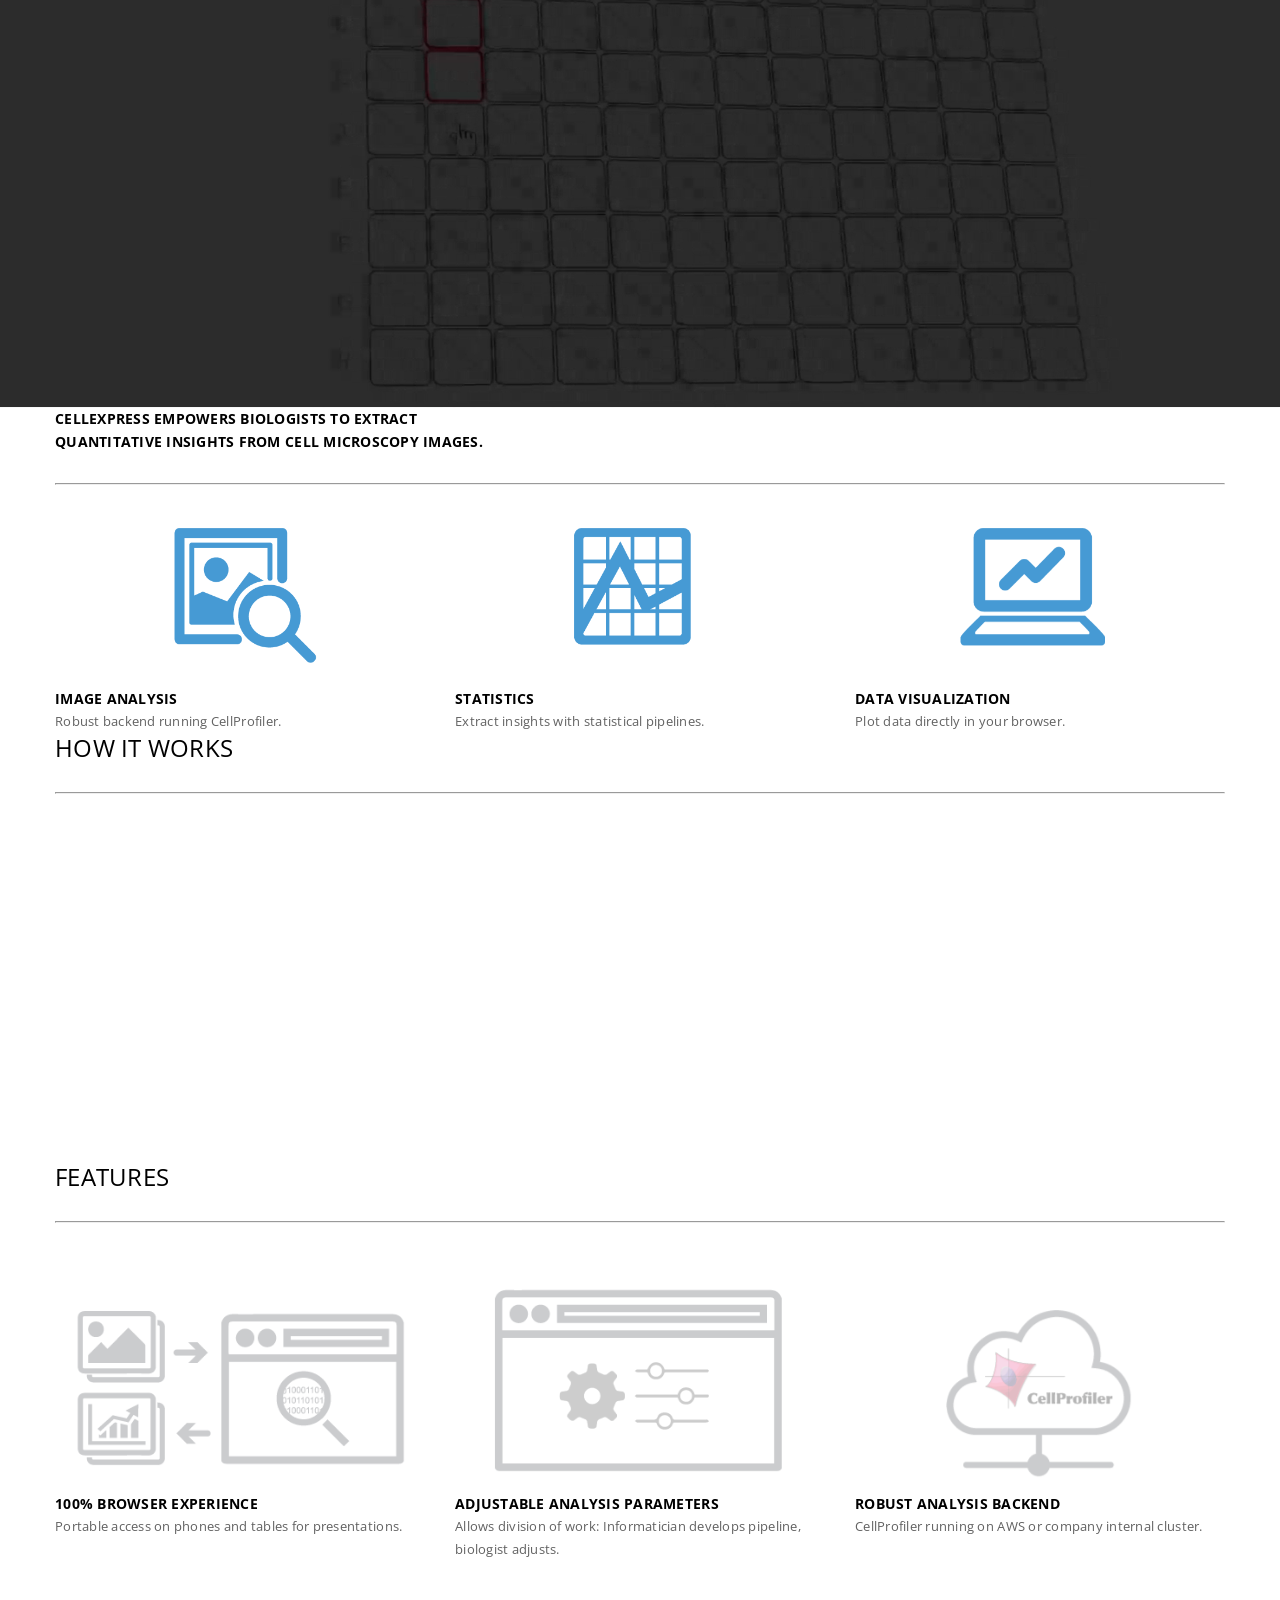
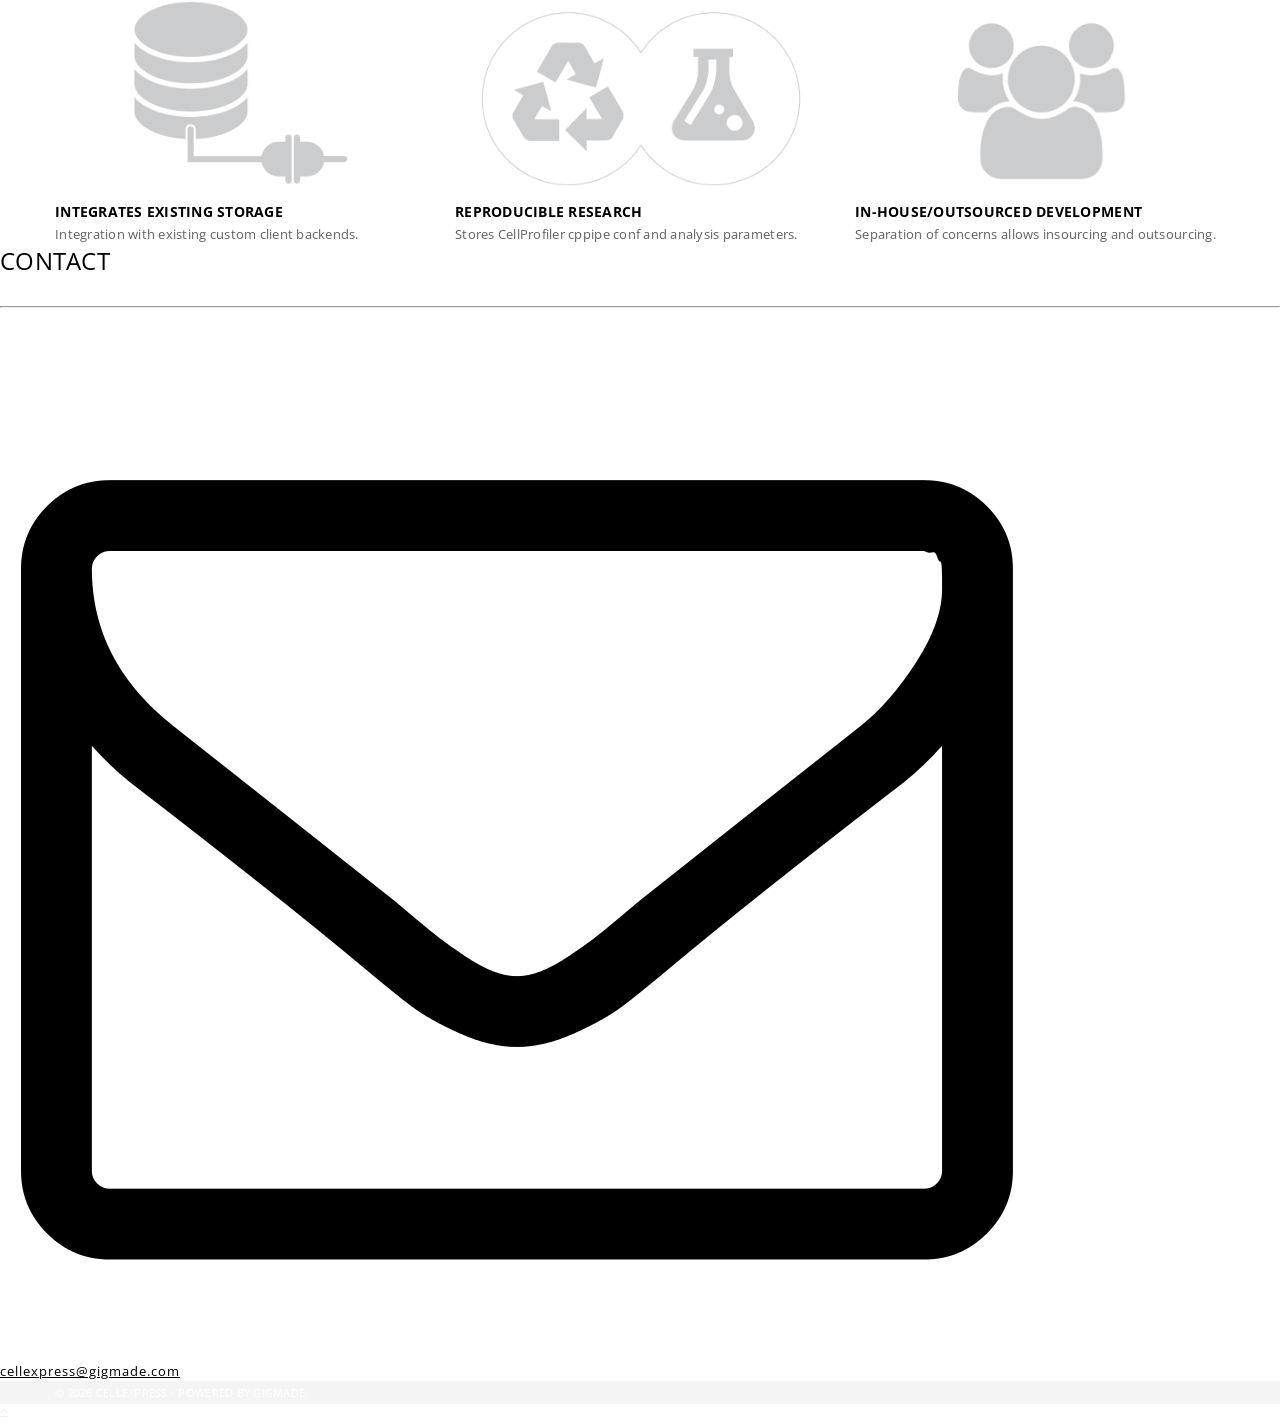
==== commit acbfdec9: "adjusts hr" ====
--- a/index.html
+++ b/index.html
@@ -106,8 +106,9 @@
 
       <div class="container containerSiko">
         
-        <h2>How it works<br/>
-        <hr/>
+        <h2>How it works</h2><br>
+        <hr/>
+        <br>
         <br>
         <div class="videoWrapper">
             <iframe width="560" height="315" src="https://www.youtube.com/embed/BmdK23aMqF0" frameborder="0" allowfullscreen></iframe>
@@ -125,26 +126,23 @@
     <section class="well">
       <div class="container center">
 
-        <h2>Features</h2><br/>
+        <h2>Features</h2><br>
         <hr/>
         <br>
 
         <div class="row">
           <div class="grid_4">
             <img   class="smaller" data-src="img/1.png" src="img/1.png"  alt=""/>
-            <hr/>
             <h3 class="primary">100% Browser Experience</h3>
             <p>Portable access on phones and tables for presentations.</p>
           </div>
           <div class="grid_4">
             <img class="smaller"  data-src="img/2.png" src="img/2.png"  alt=""/>
-            <hr/>
             <h3 class="primary">Adjustable Analysis Parameters</h3>
             <p>Allows division of work: Informatician develops pipeline, biologist adjusts.</p>
           </div>
           <div class="grid_4">
             <img  class="smaller" data-src="img/3.png" src="img/3.png"  alt=""/>
-            <hr/>
             <h3 class="primary">Robust Analysis Backend</h3>
             <p>CellProfiler running on AWS or company internal cluster.</p>
           </div>
@@ -152,20 +150,17 @@
 
         <div class="row">
           <div class="grid_4">
-            <img   class="smaller" data-src="img/4.png" src="img/1.png"  alt=""/>
-            <hr/>
+            <img   class="smaller" data-src="img/4.png" src="img/4.png"  alt=""/>
             <h3 class="primary">Integrates Existing Storage</h3>
             <p>Integration with existing custom client backends.</p>
           </div>
           <div class="grid_4">
-            <img class="smaller"  data-src="img/5.png" src="img/2.png"  alt=""/>
-            <hr/>
+            <img class="smaller"  data-src="img/5.png" src="img/5.png"  alt=""/>
             <h3 class="primary" >Reproducible Research</h3>
             <p>Stores CellProfiler cppipe conf and analysis parameters.</p>
           </div>
           <div class="grid_4">
-            <img  class="smaller" data-src="img/6.png" src="img/3.png"  alt=""/>
-            <hr/>
+            <img  class="smaller" data-src="img/6.png" src="img/6.png"  alt=""/>
             <h3 class="primary" >In-house/outsourced Development</h3>
             <p>Separation of concerns allows insourcing and outsourcing.</p>
           </div>
@@ -184,7 +179,7 @@
 
     <section class="well well__ins1 center">
 
-      <h2>Contact<br/>
+      <h2>Contact</h2><br>
         <hr/>
         <br>
 
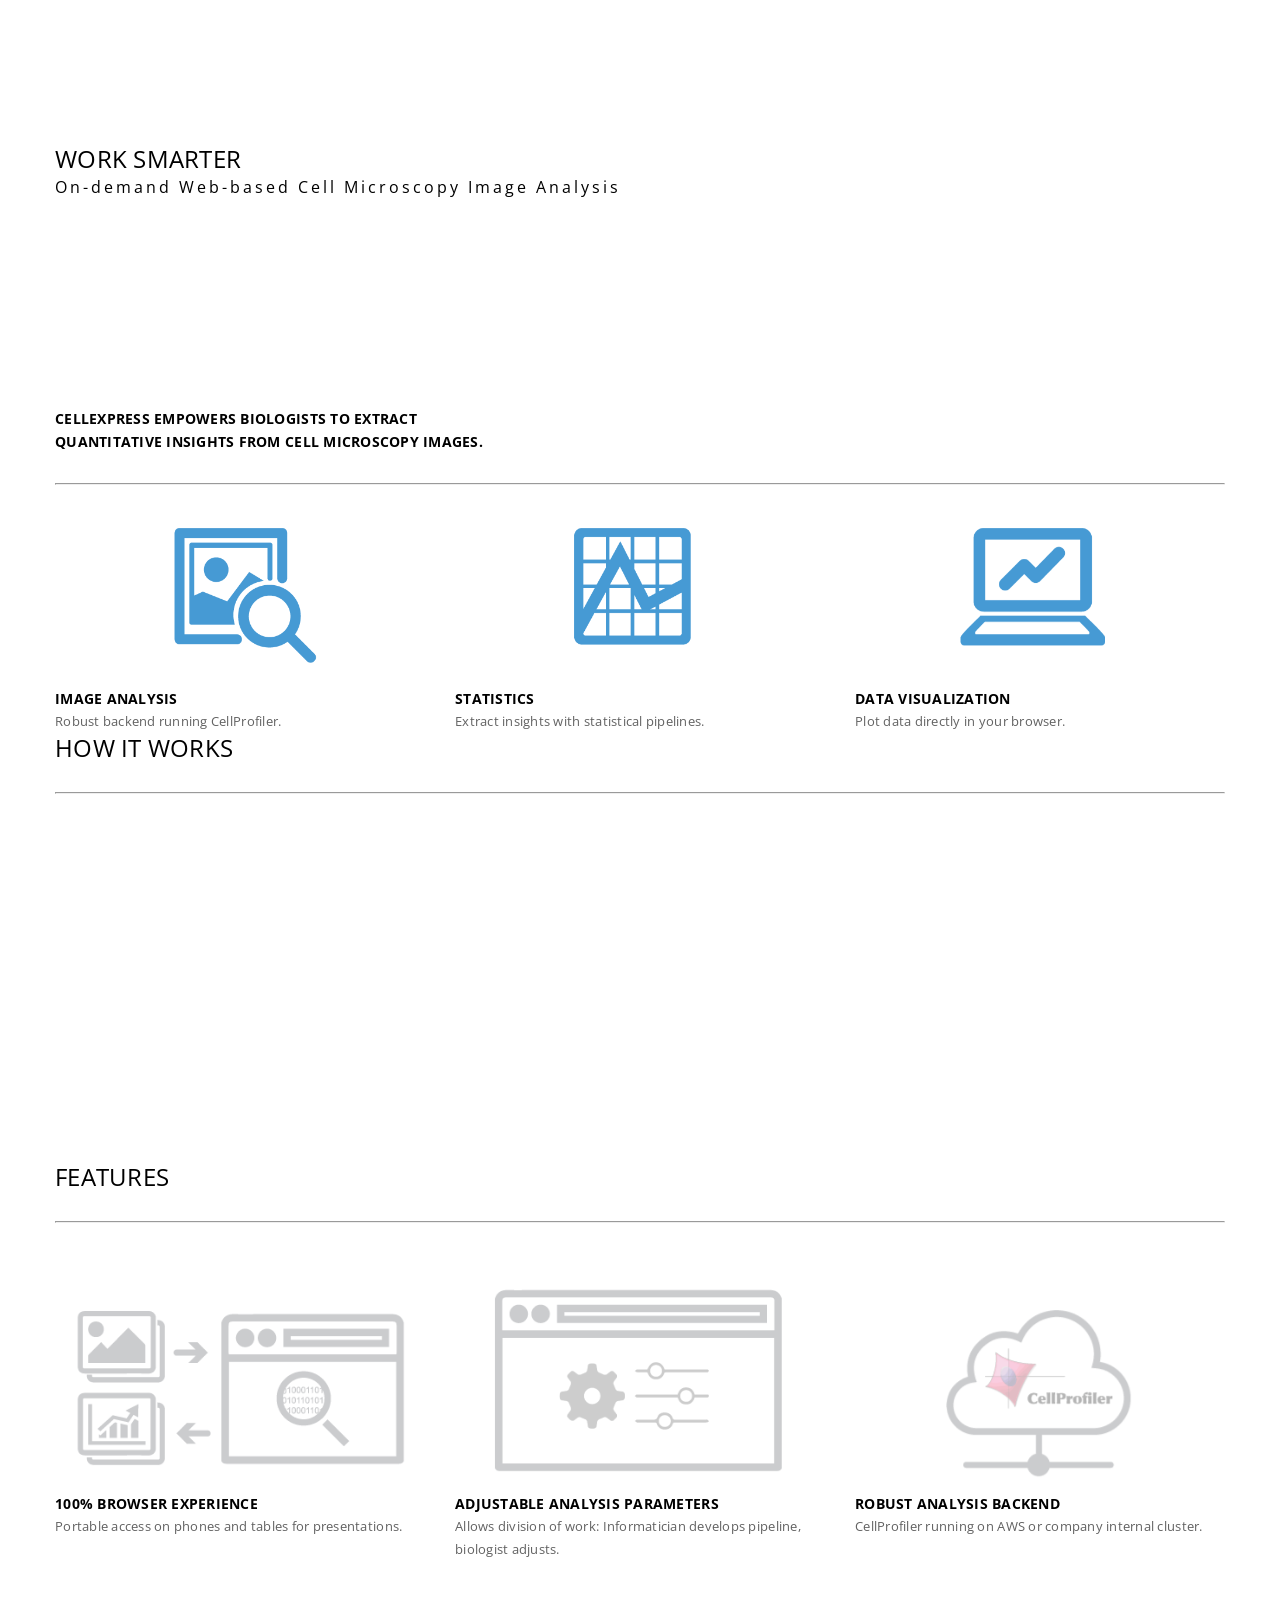
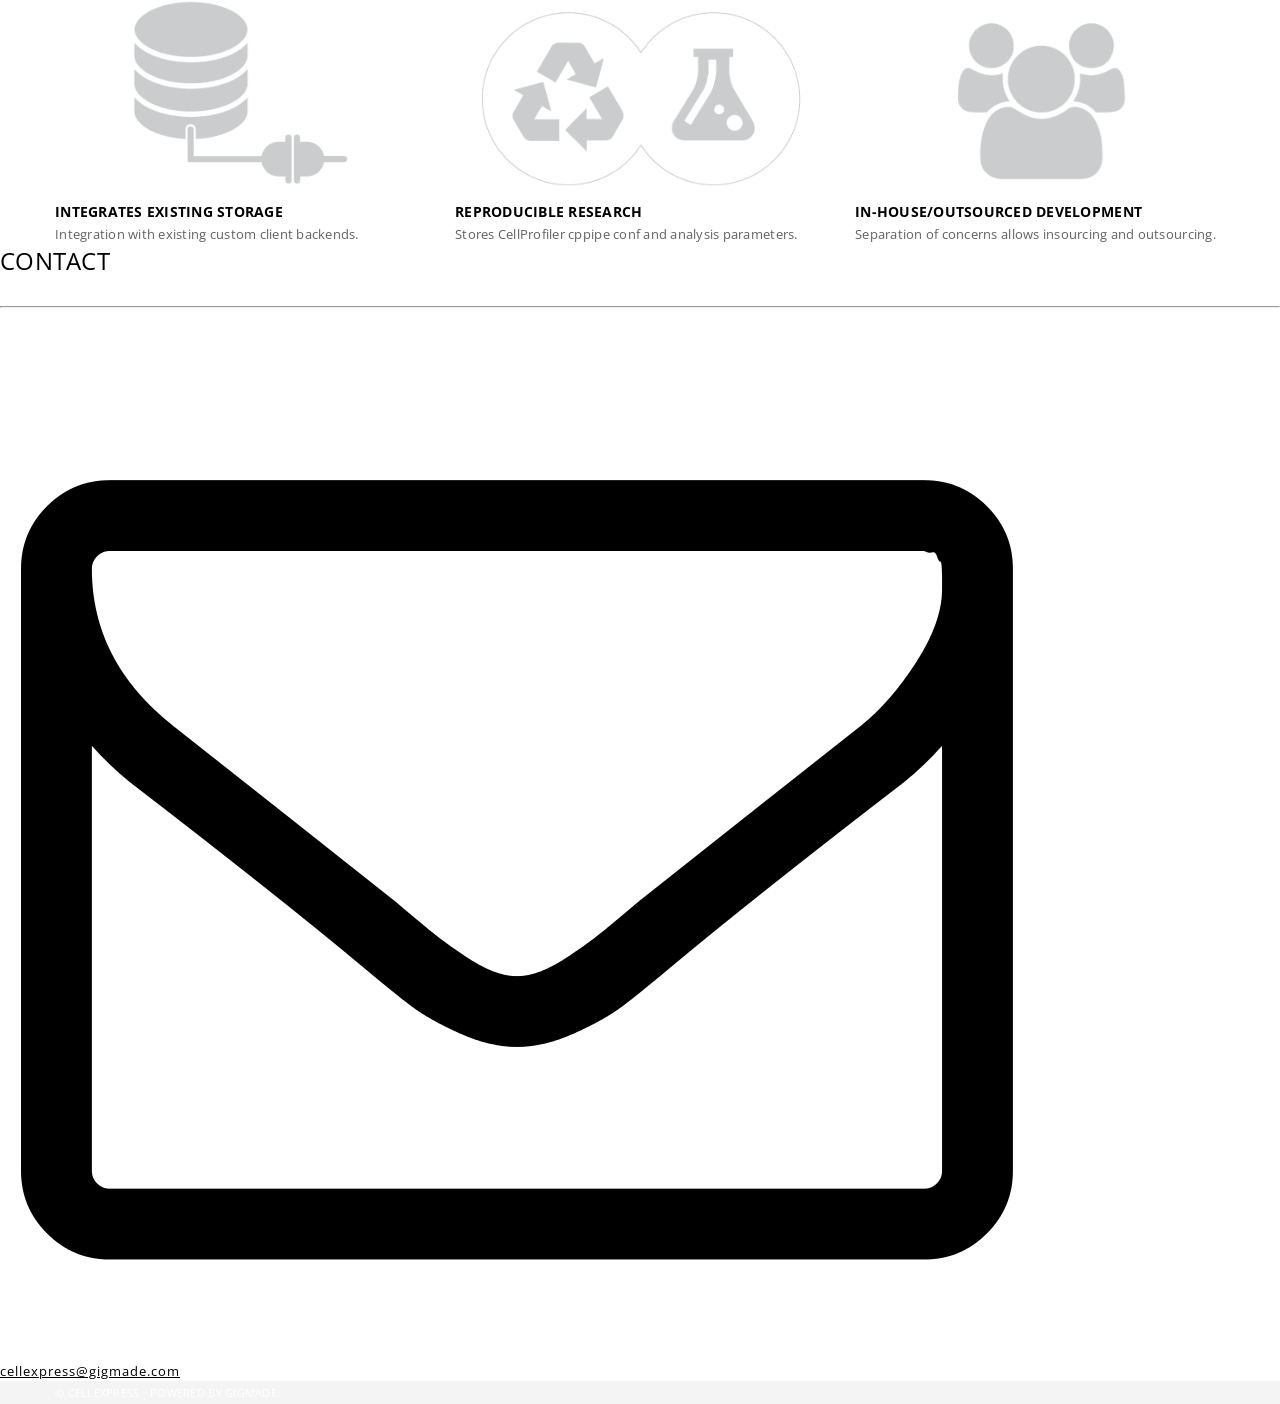
==== commit 53cc05b0: "Comments out toTop icon" ====
--- a/index.html
+++ b/index.html
@@ -217,9 +217,9 @@
 </div>
 
 <!-- Global Mailform Output-->
-<div id="form-output-global" class="snackbars"></div>
-
-<script src="js/script.js"></script>
+<!-- <div id="form-output-global" class="snackbars"></div>
+
+<script src="js/script.js"></script> -->
 <!-- coded by Diversant -->
 </body>
-</html>+</html>
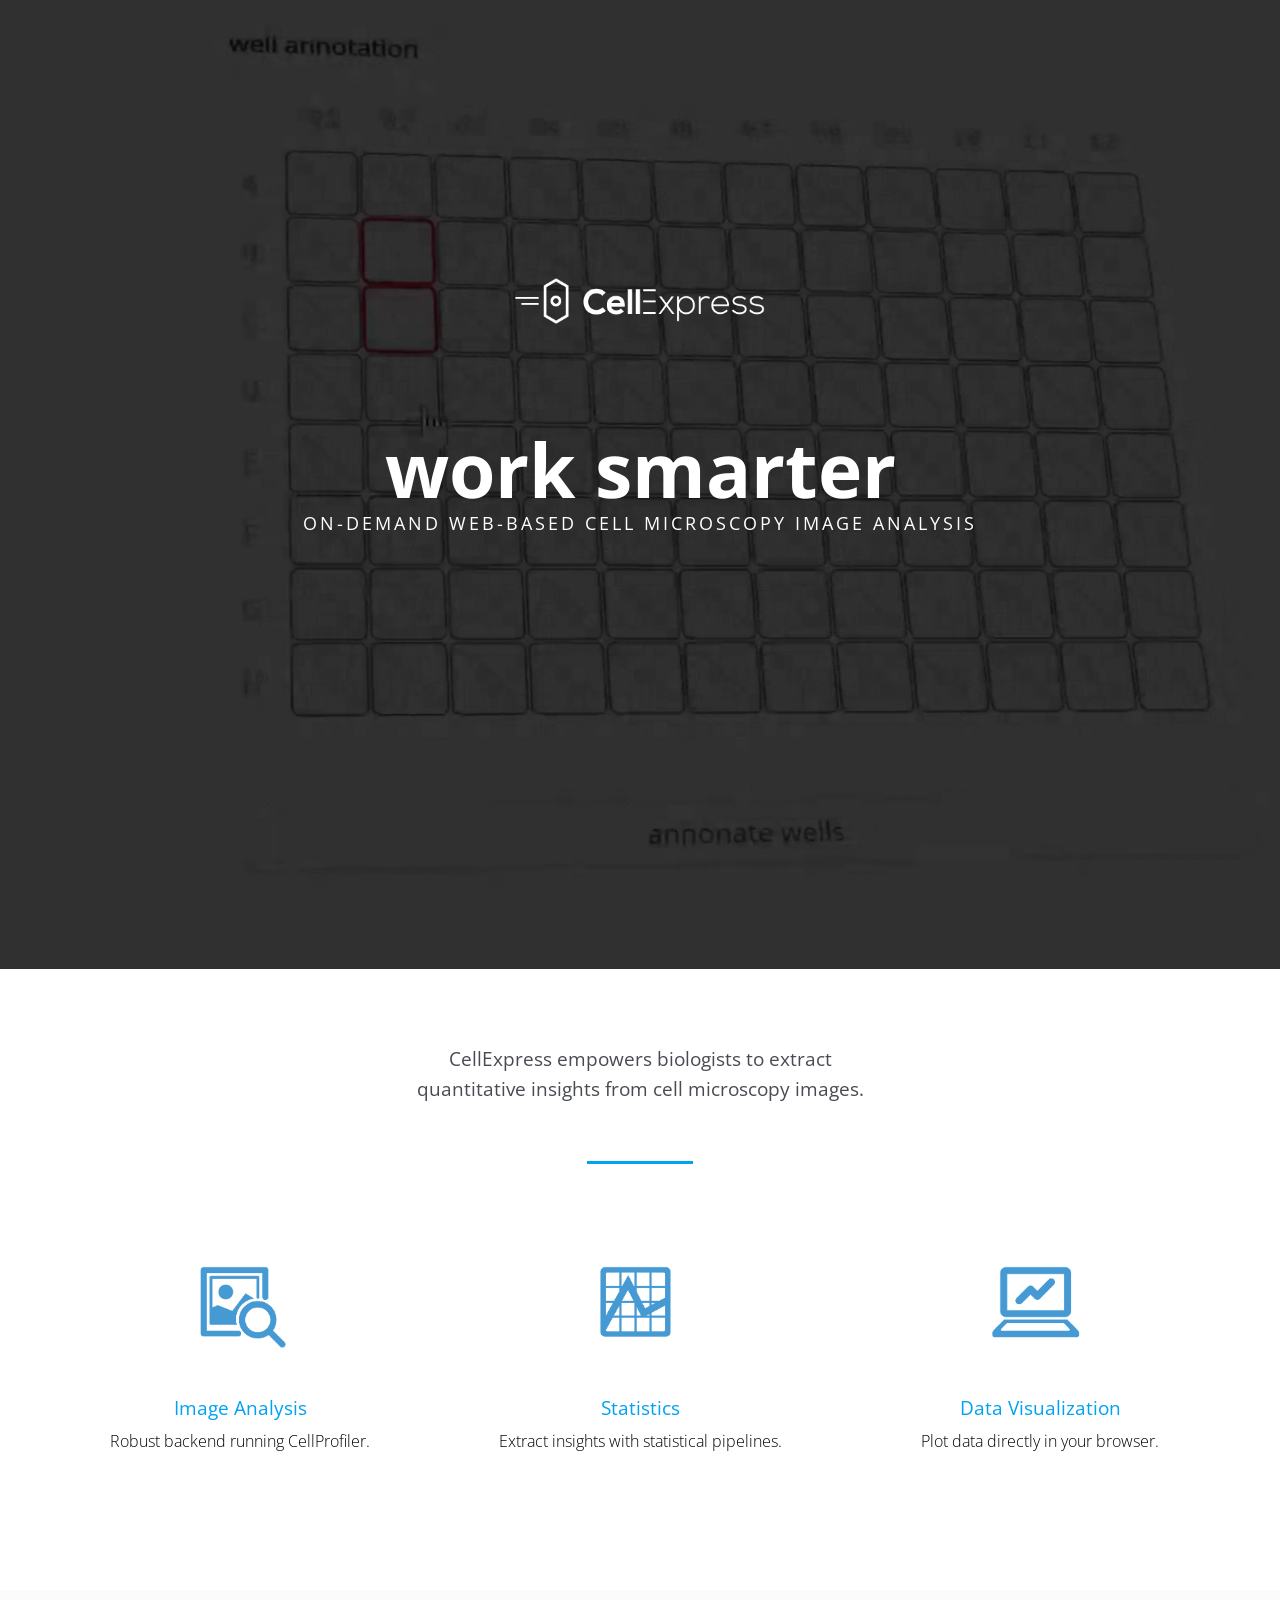
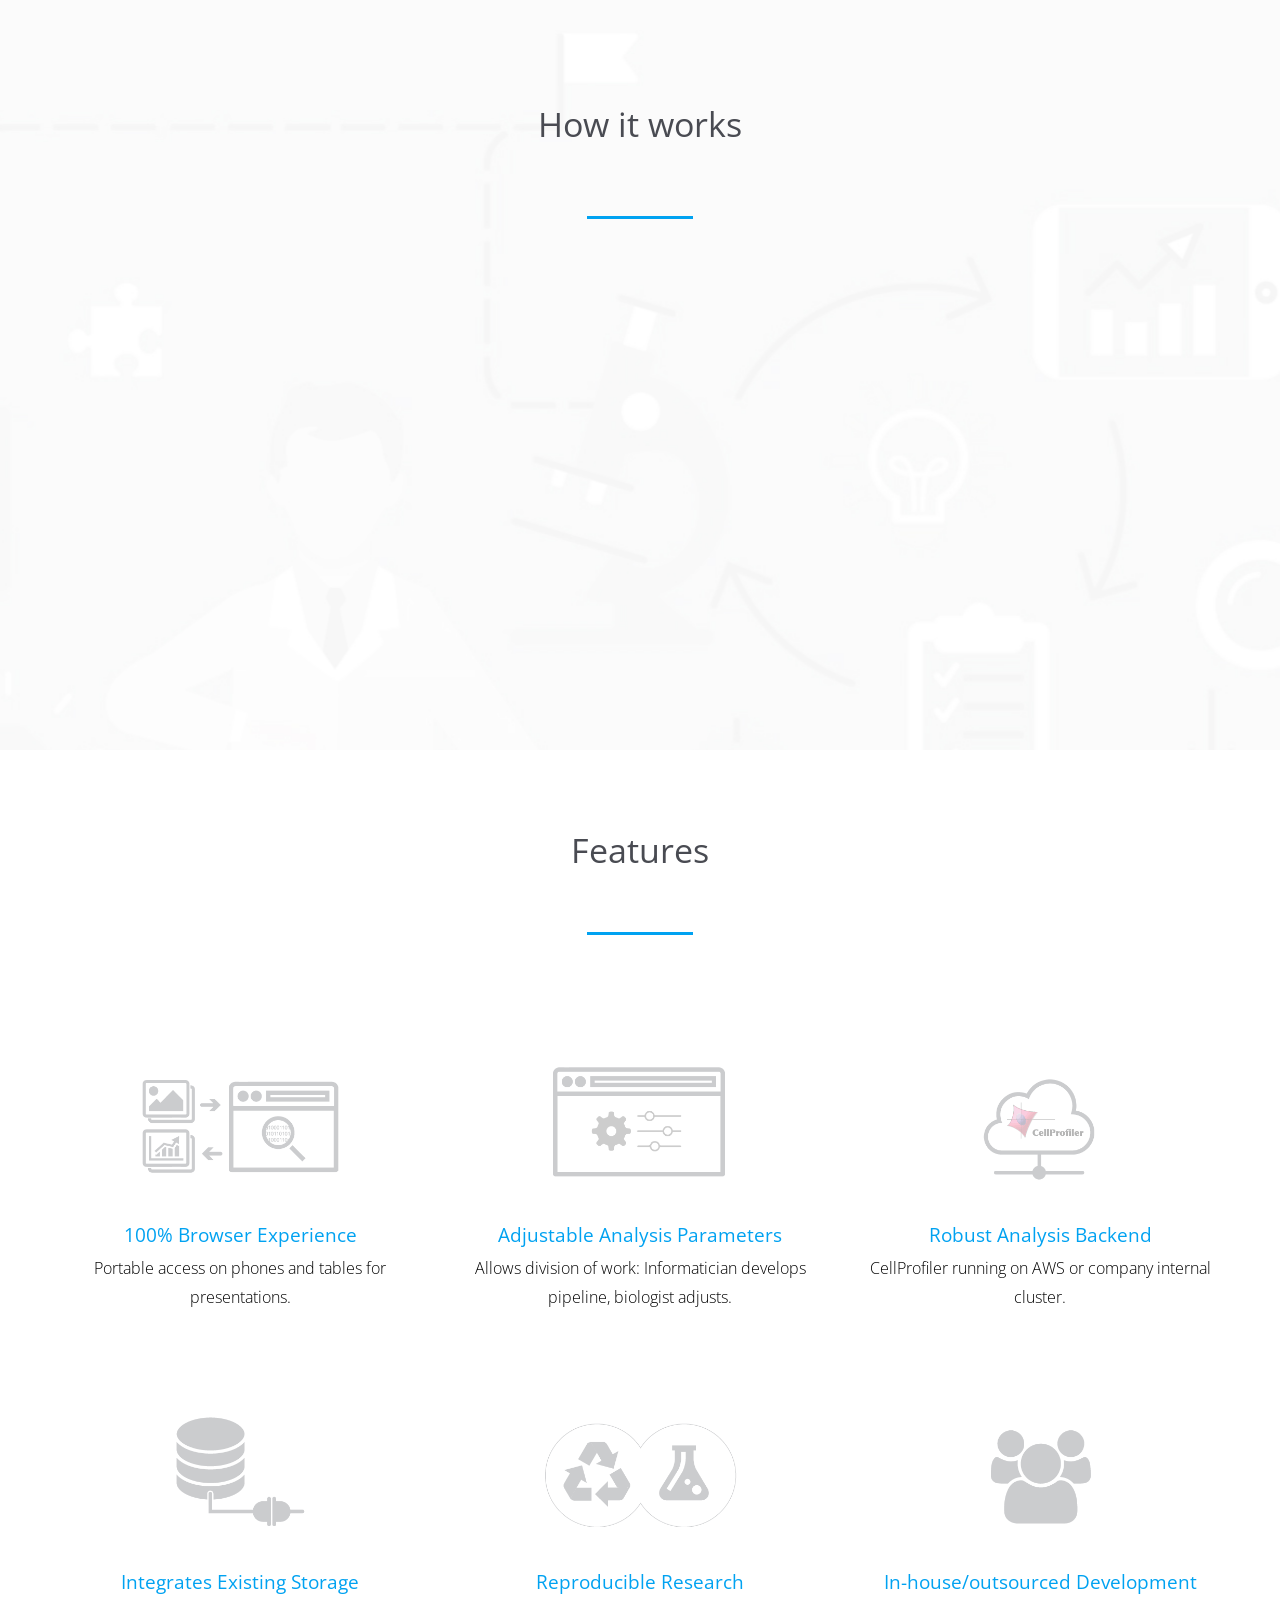
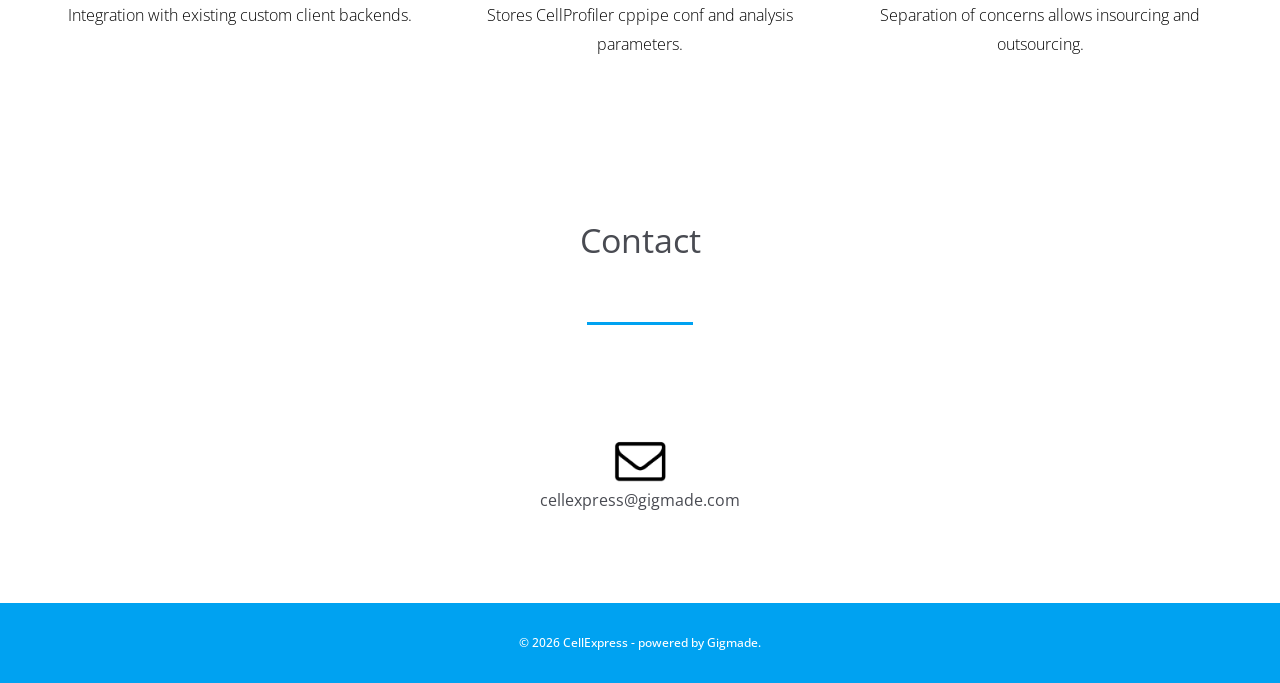
==== commit 5cf311e8: "Update index.html" ====
--- a/index.html
+++ b/index.html
@@ -217,9 +217,9 @@
 </div>
 
 <!-- Global Mailform Output-->
-<!-- <div id="form-output-global" class="snackbars"></div>
-
-<script src="js/script.js"></script> -->
+<!-- <div id="form-output-global" class="snackbars"></div> -->
+
+<script src="js/script.js"></script>
 <!-- coded by Diversant -->
 </body>
 </html>
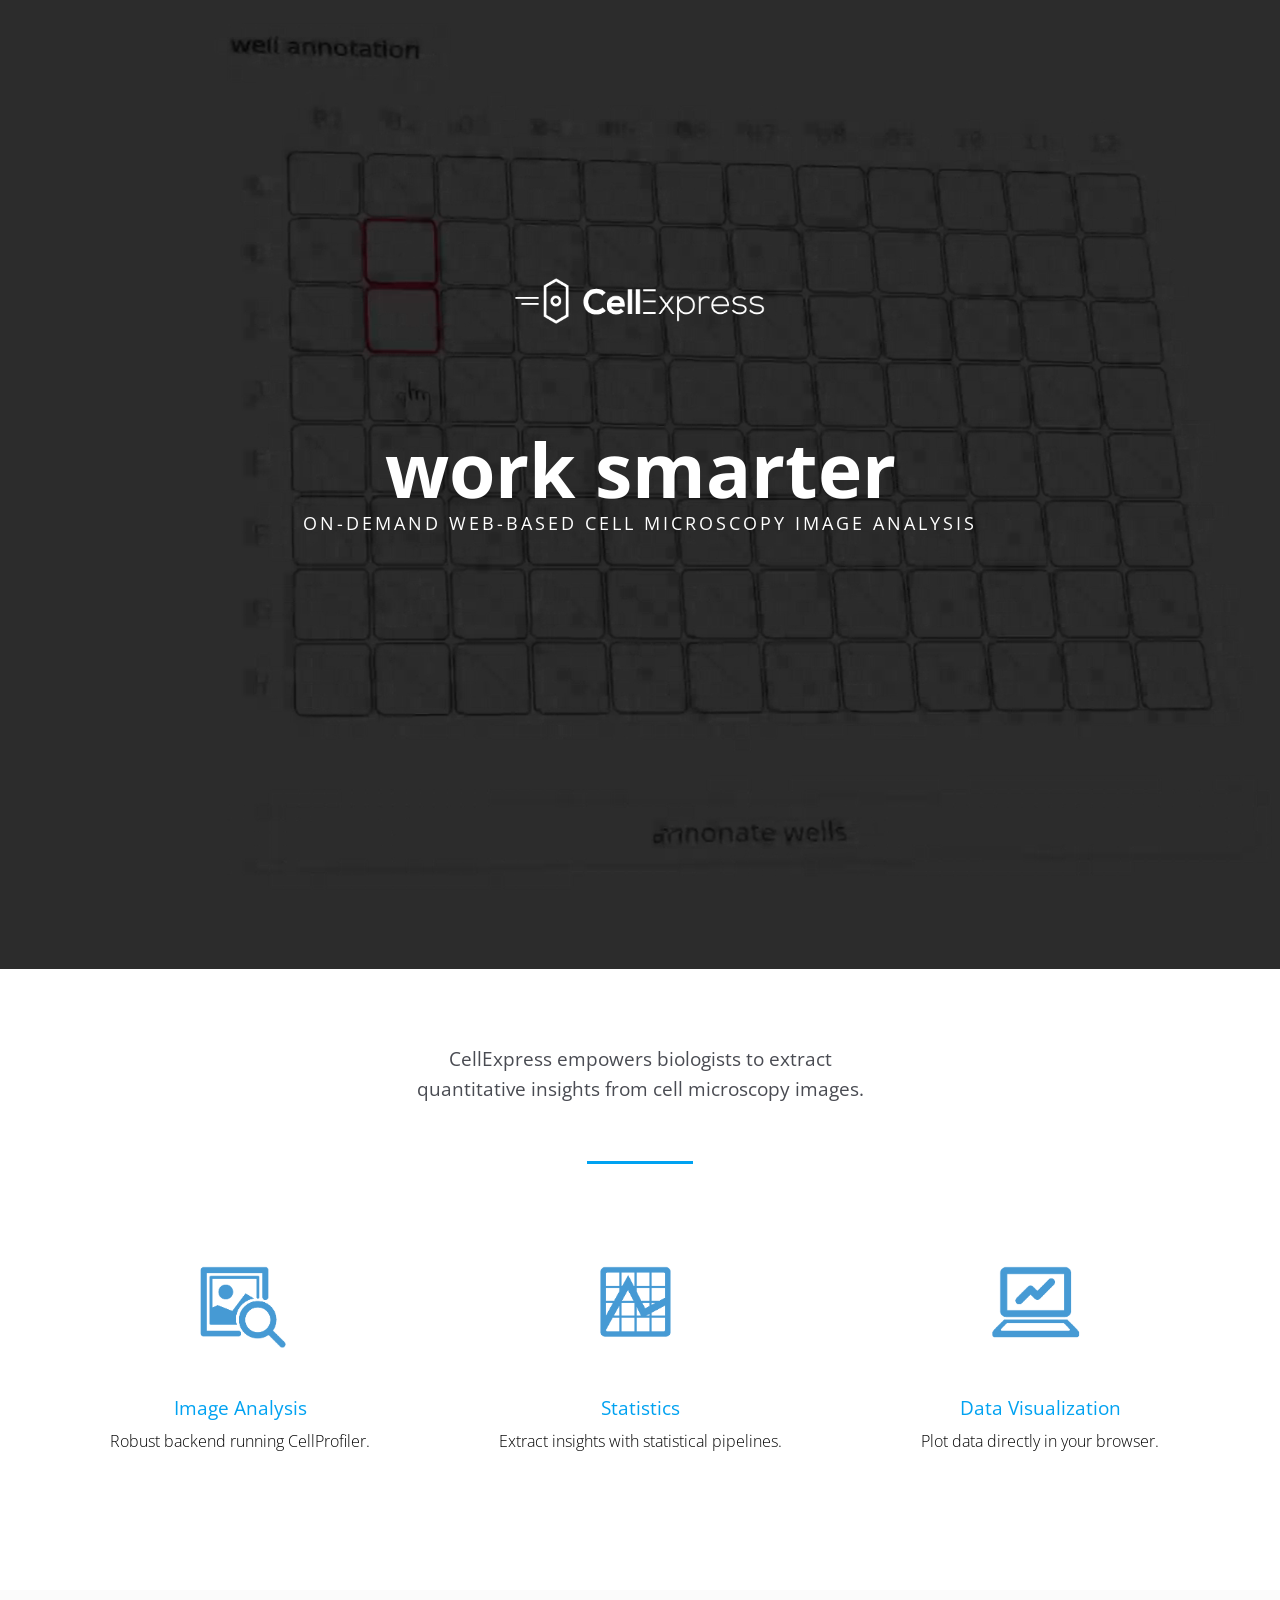
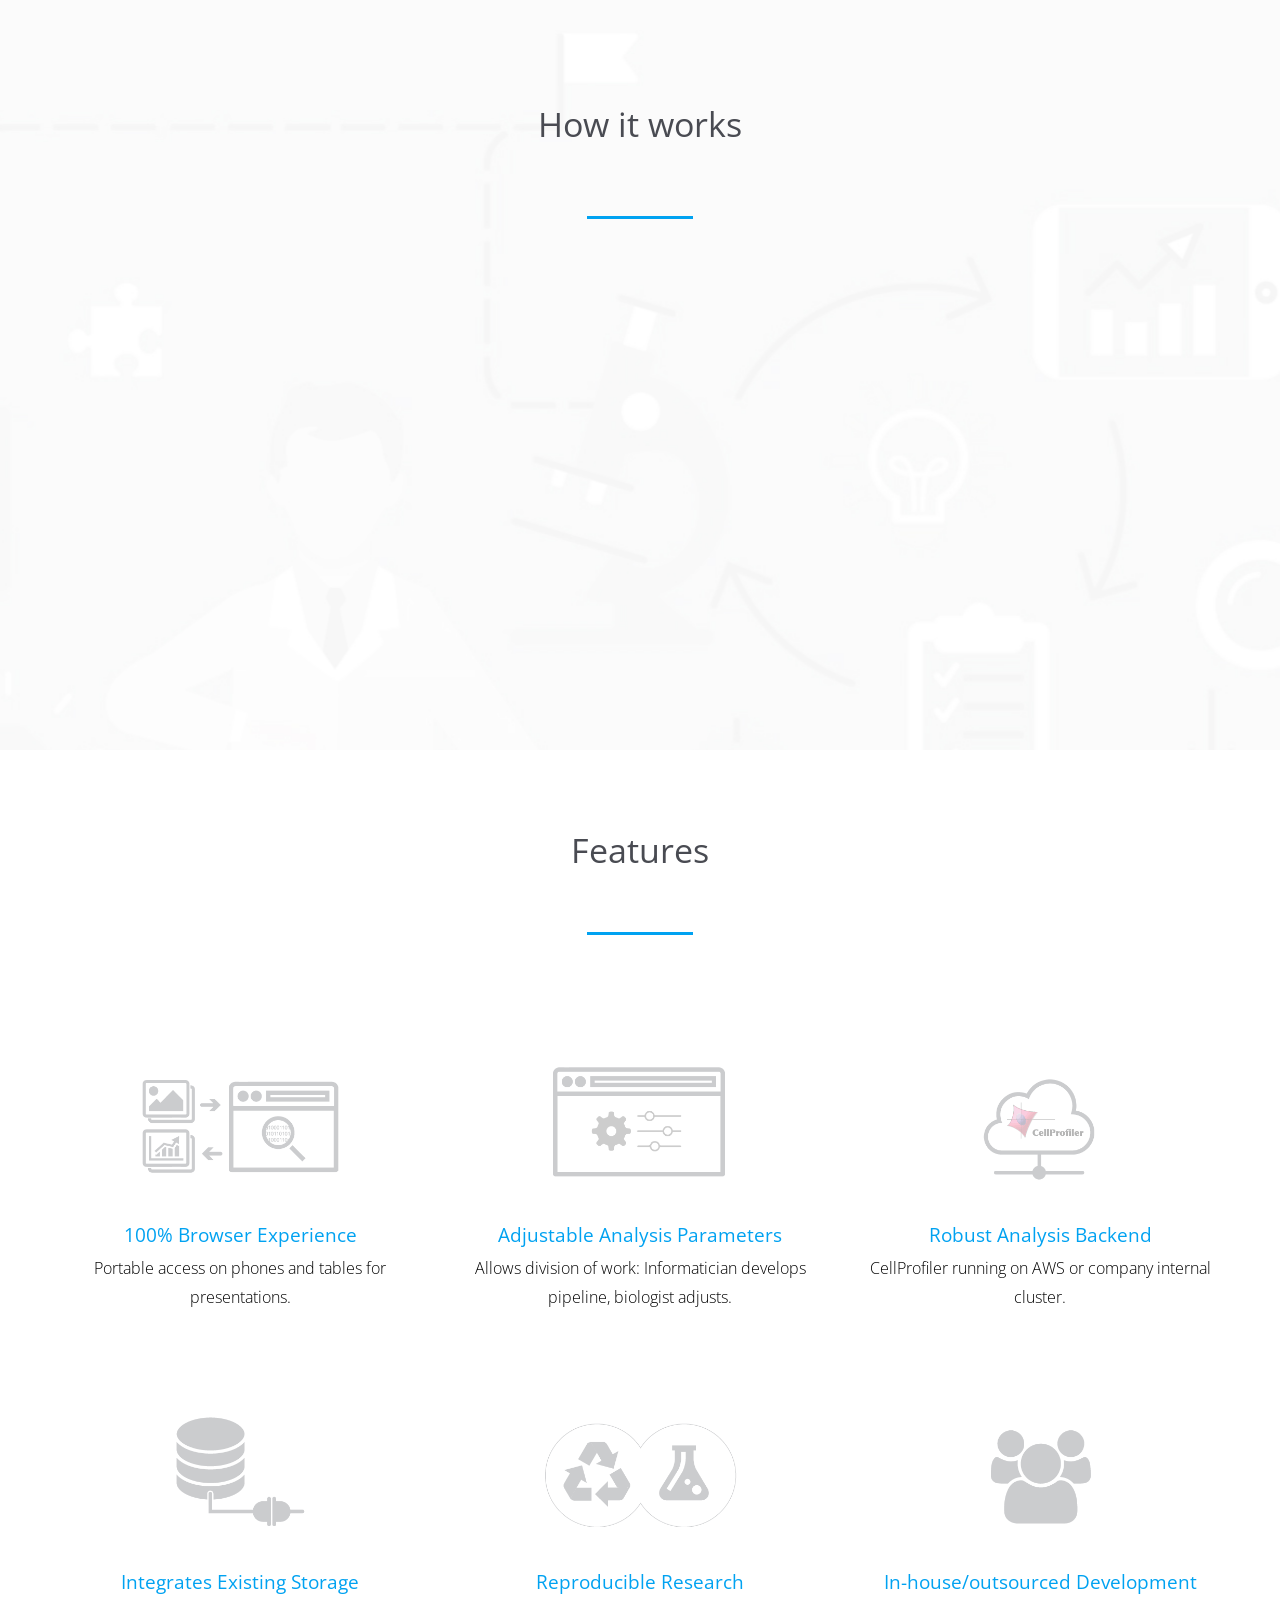
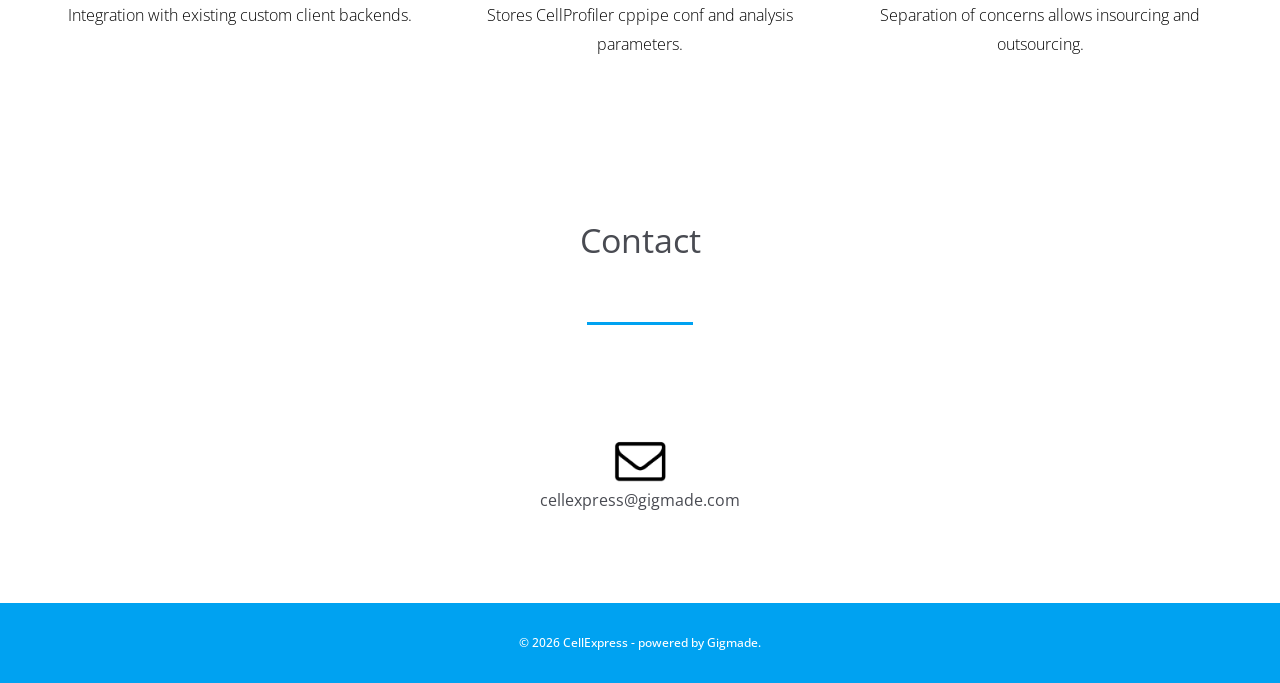
==== commit 380481eb: "Remove dead Google Analytics tag and orphaned PHP mail handlers Google Analytics: property UA-537419" ====
--- a/index.html
+++ b/index.html
@@ -2,17 +2,6 @@
 <html lang="en">
 <head>
   <title>CellExpress</title>
-
-  <script>
-  (function(i,s,o,g,r,a,m){i['GoogleAnalyticsObject']=r;i[r]=i[r]||function(){
-  (i[r].q=i[r].q||[]).push(arguments)},i[r].l=1*new Date();a=s.createElement(o),
-  m=s.getElementsByTagName(o)[0];a.async=1;a.src=g;m.parentNode.insertBefore(a,m)
-  })(window,document,'script','https://www.google-analytics.com/analytics.js','ga');
-
-  ga('create', 'UA-53741901-9', 'auto');
-  ga('send', 'pageview');
-
-  </script>
 
   <meta charset="utf-8">
   <meta name="description" content="CellExpress - On-demand Web-based Cell Microscopy Image Analysis"/>
